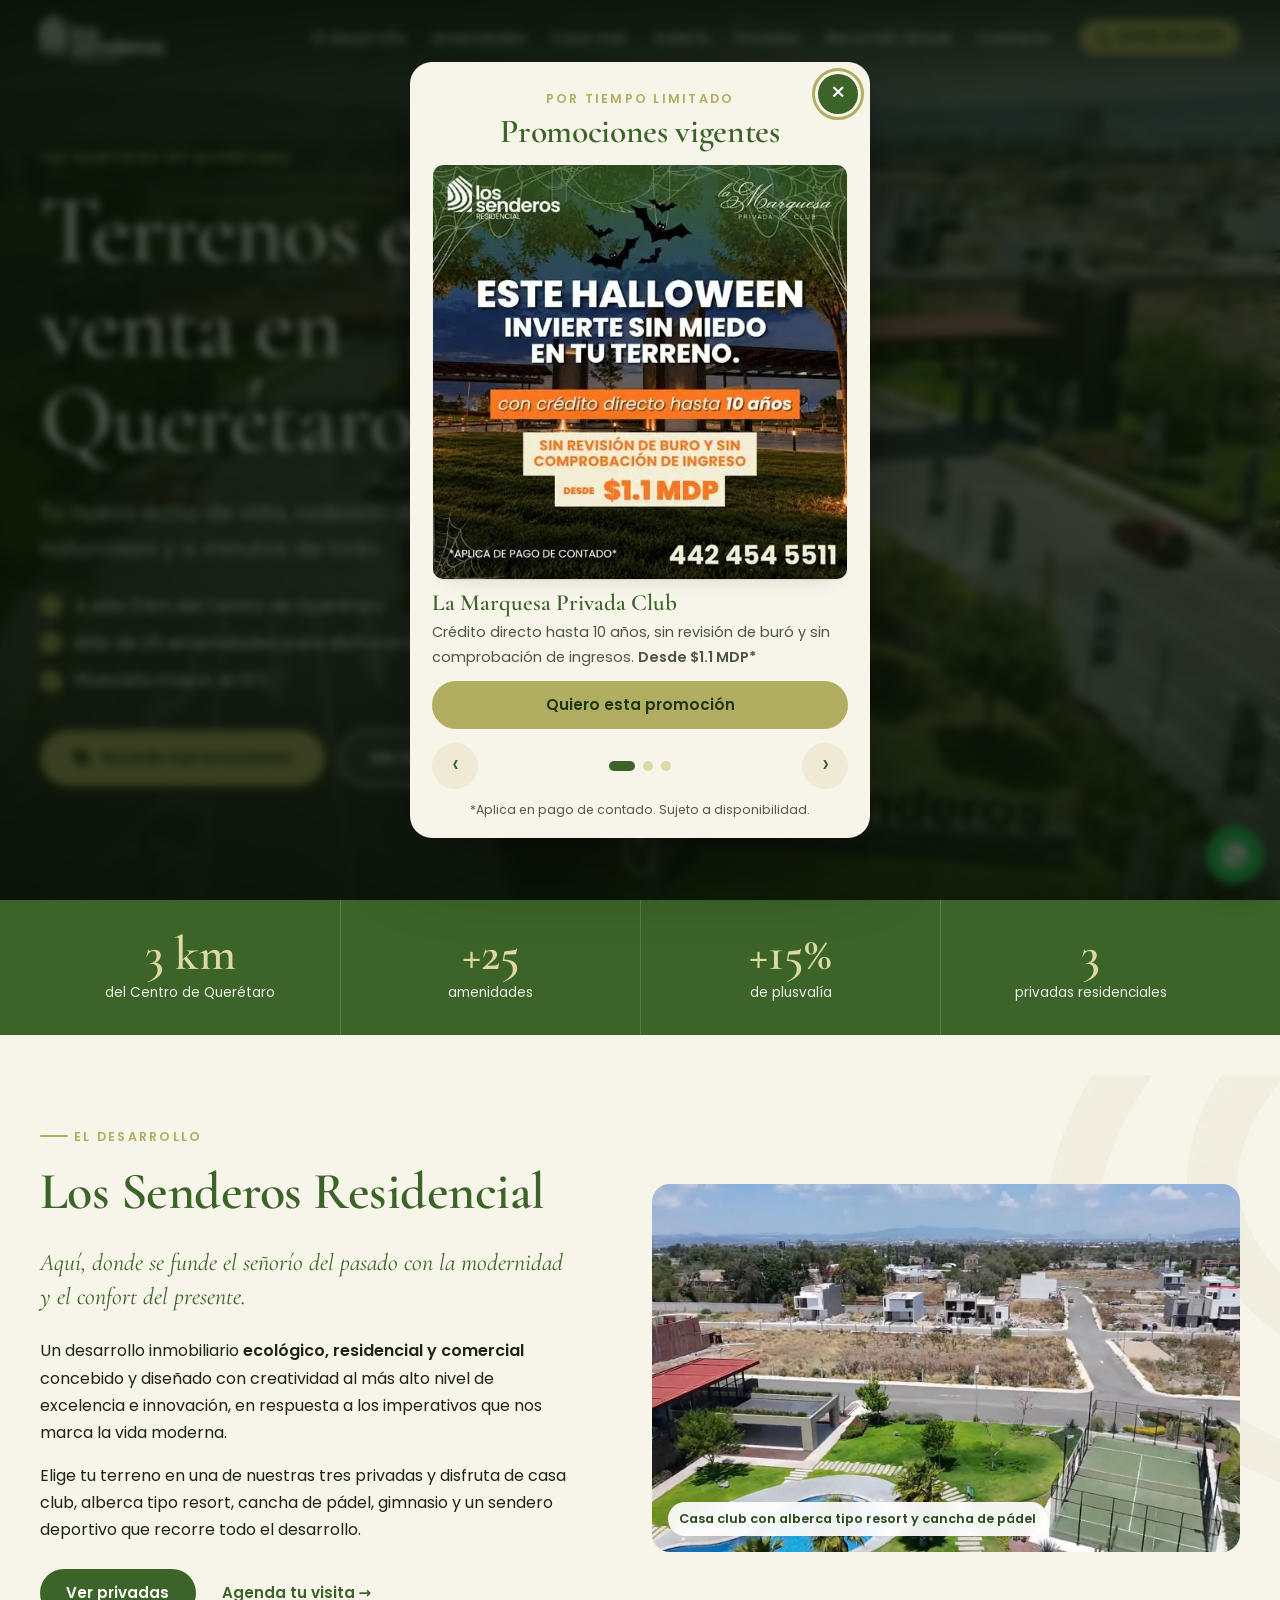
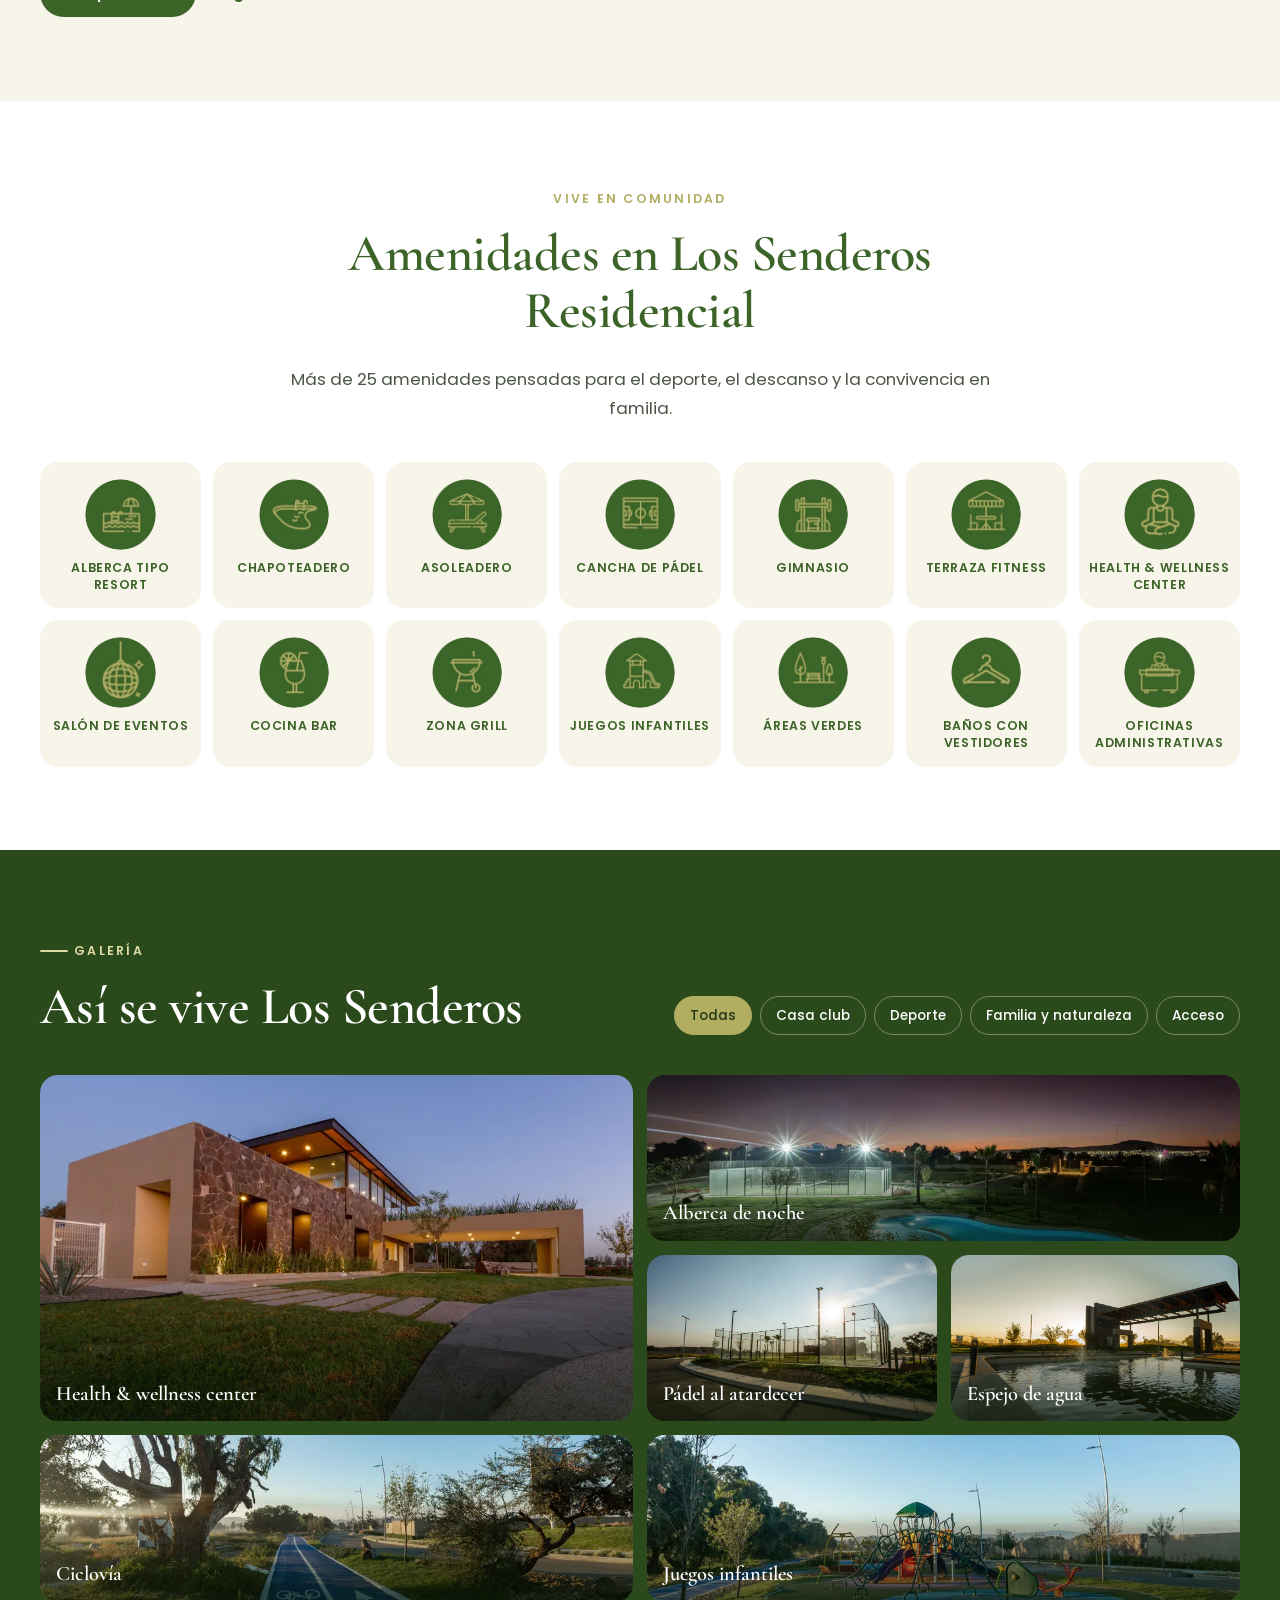
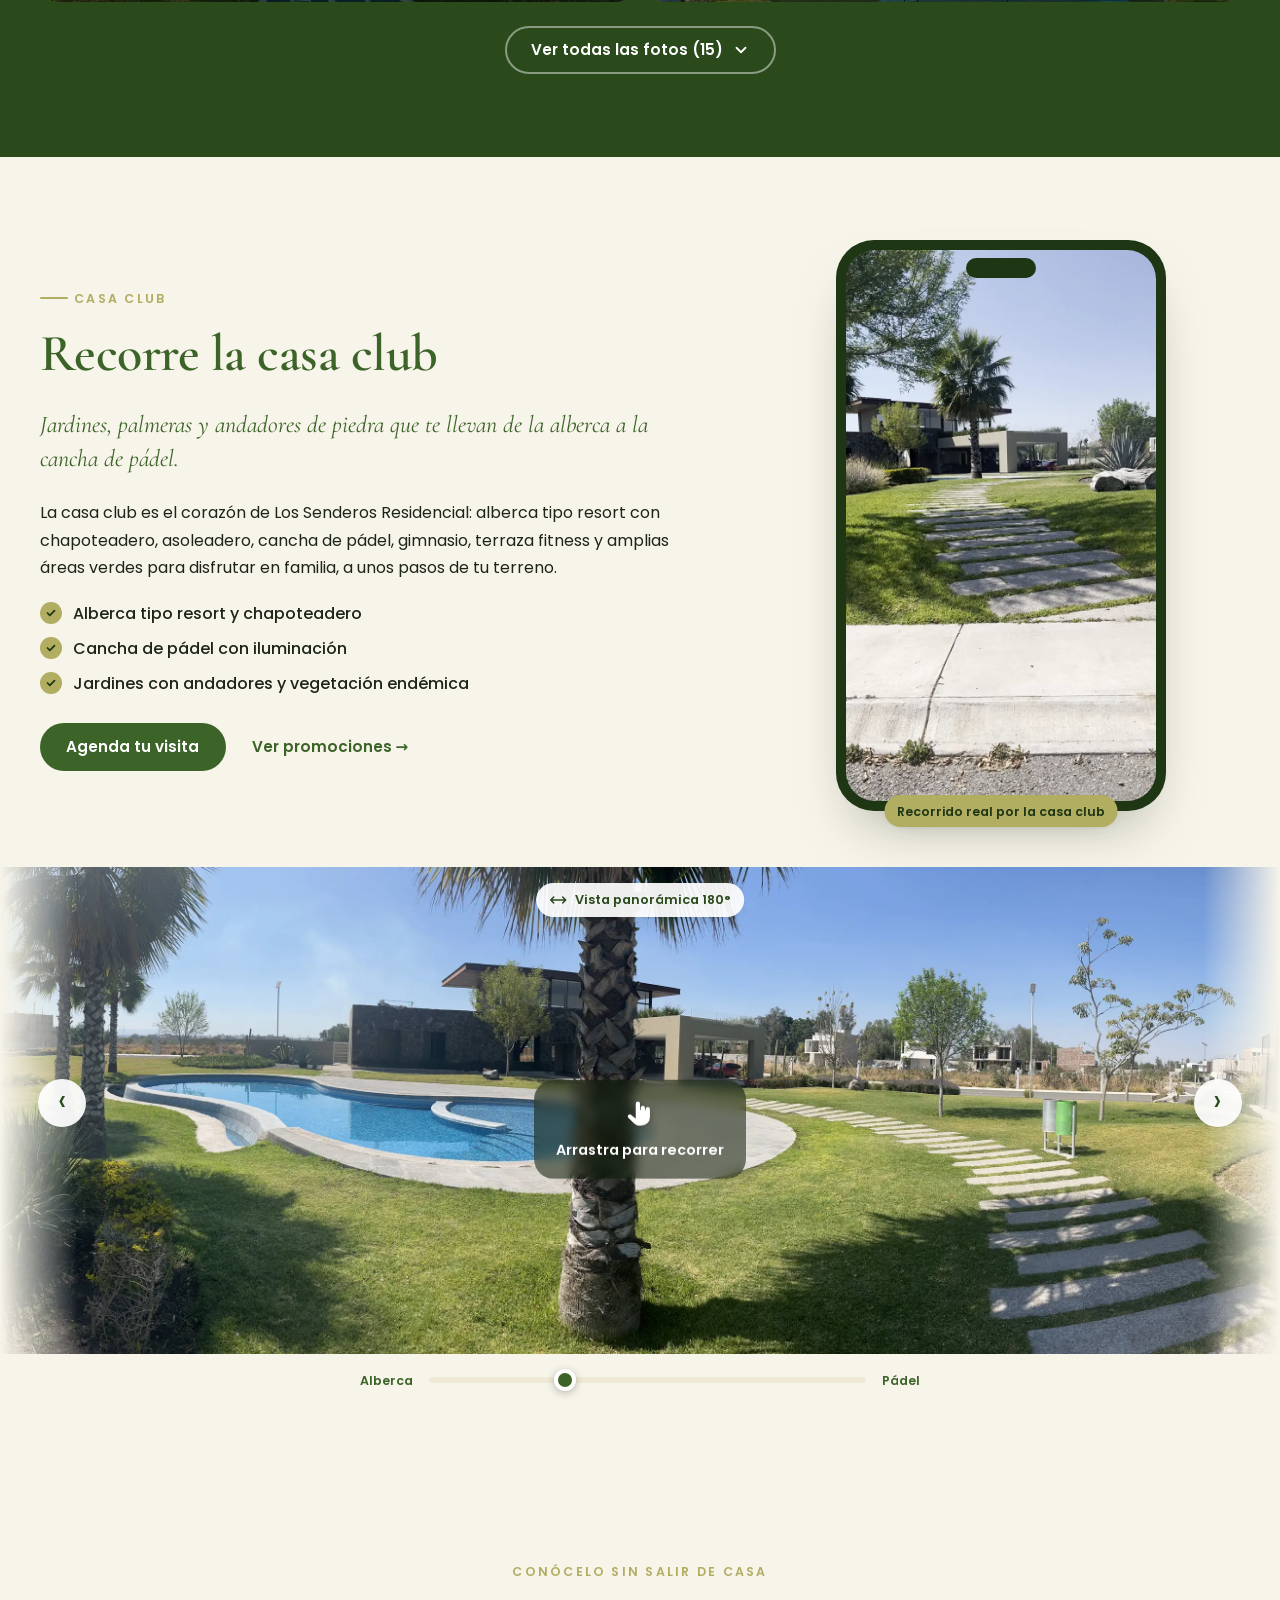
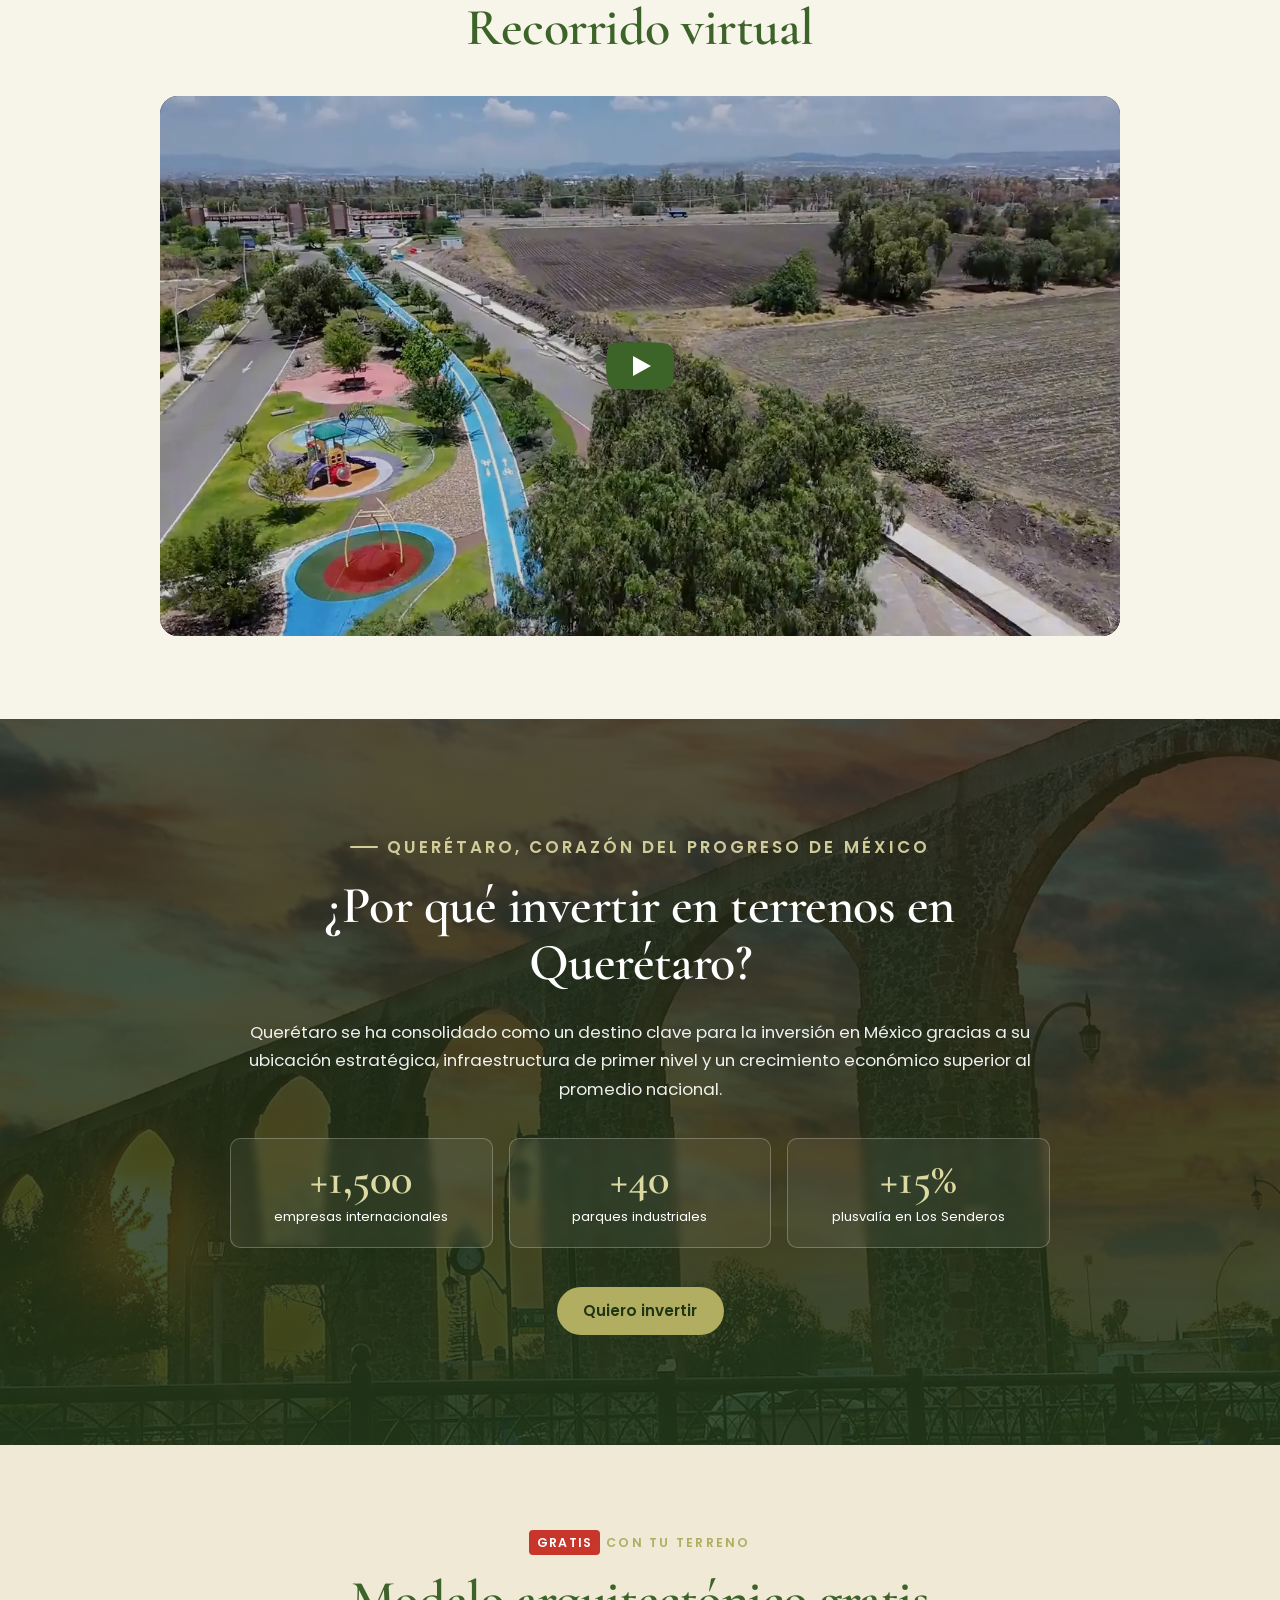
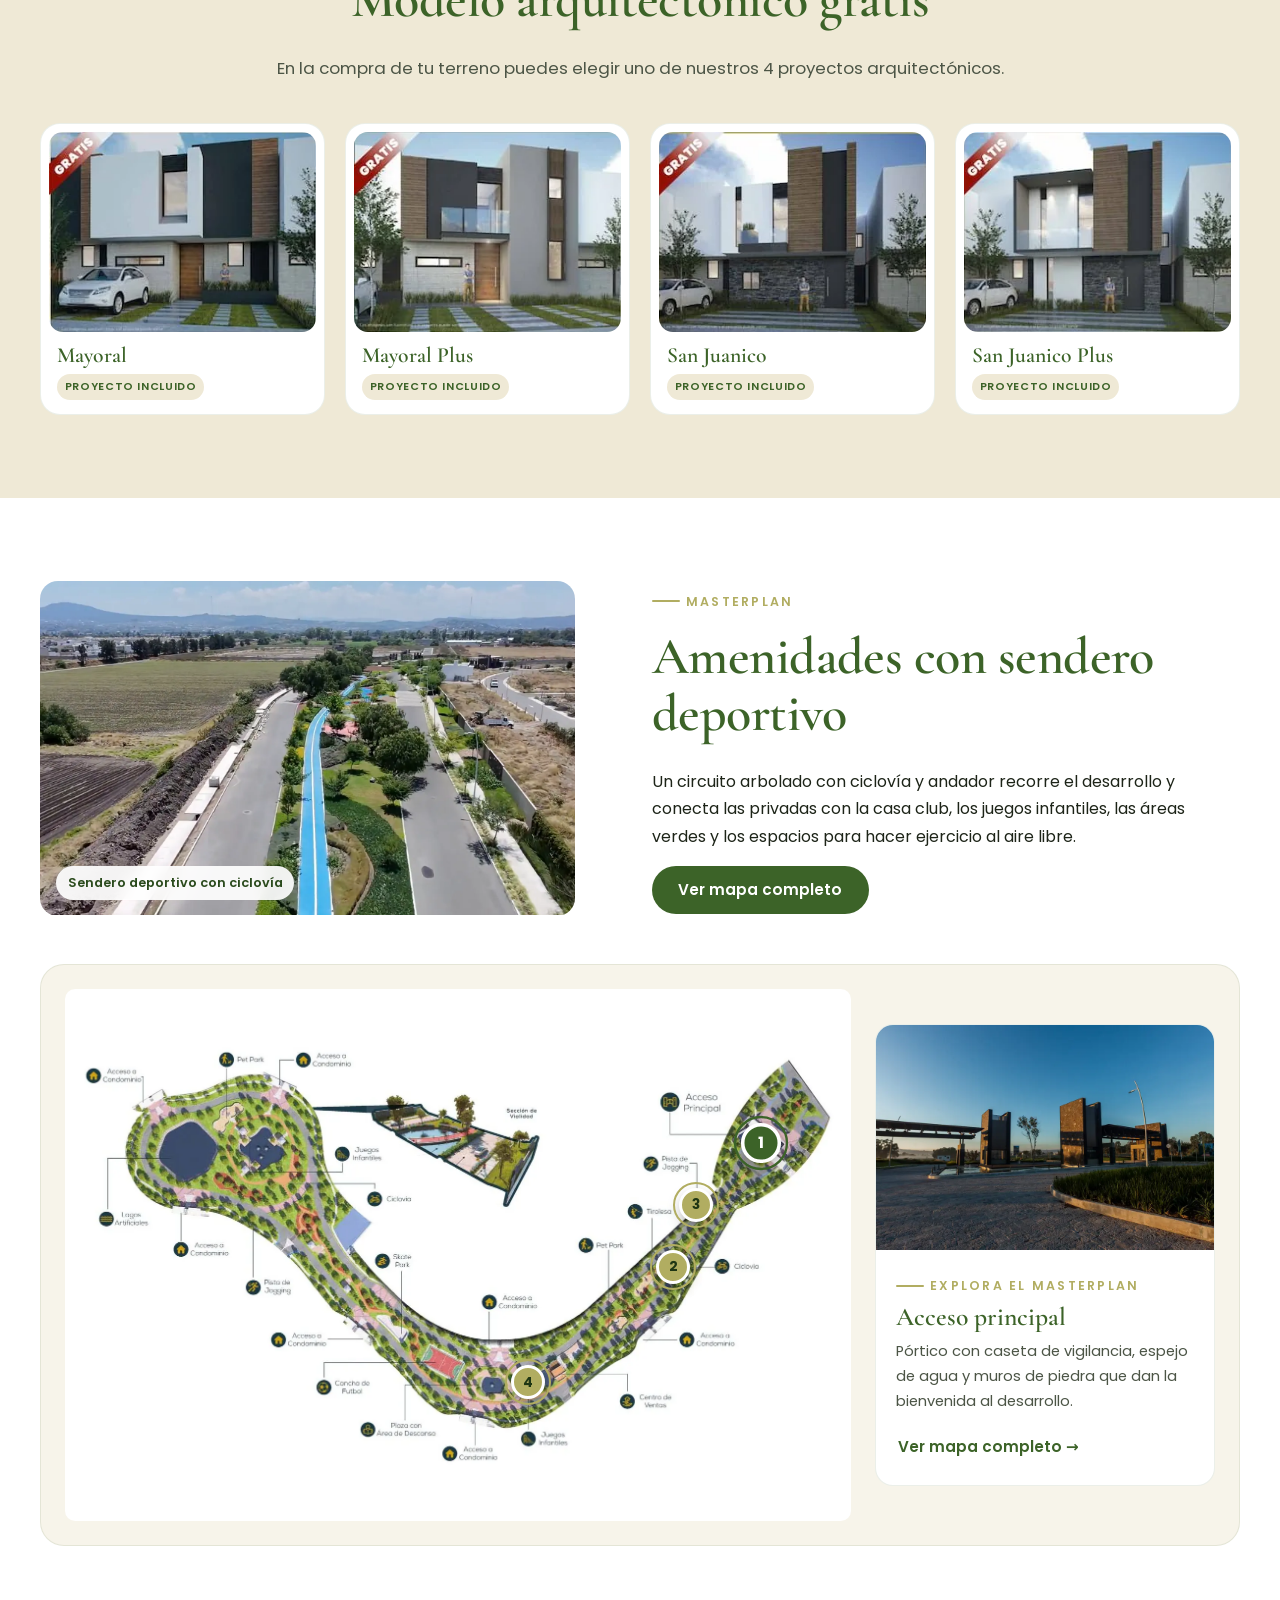
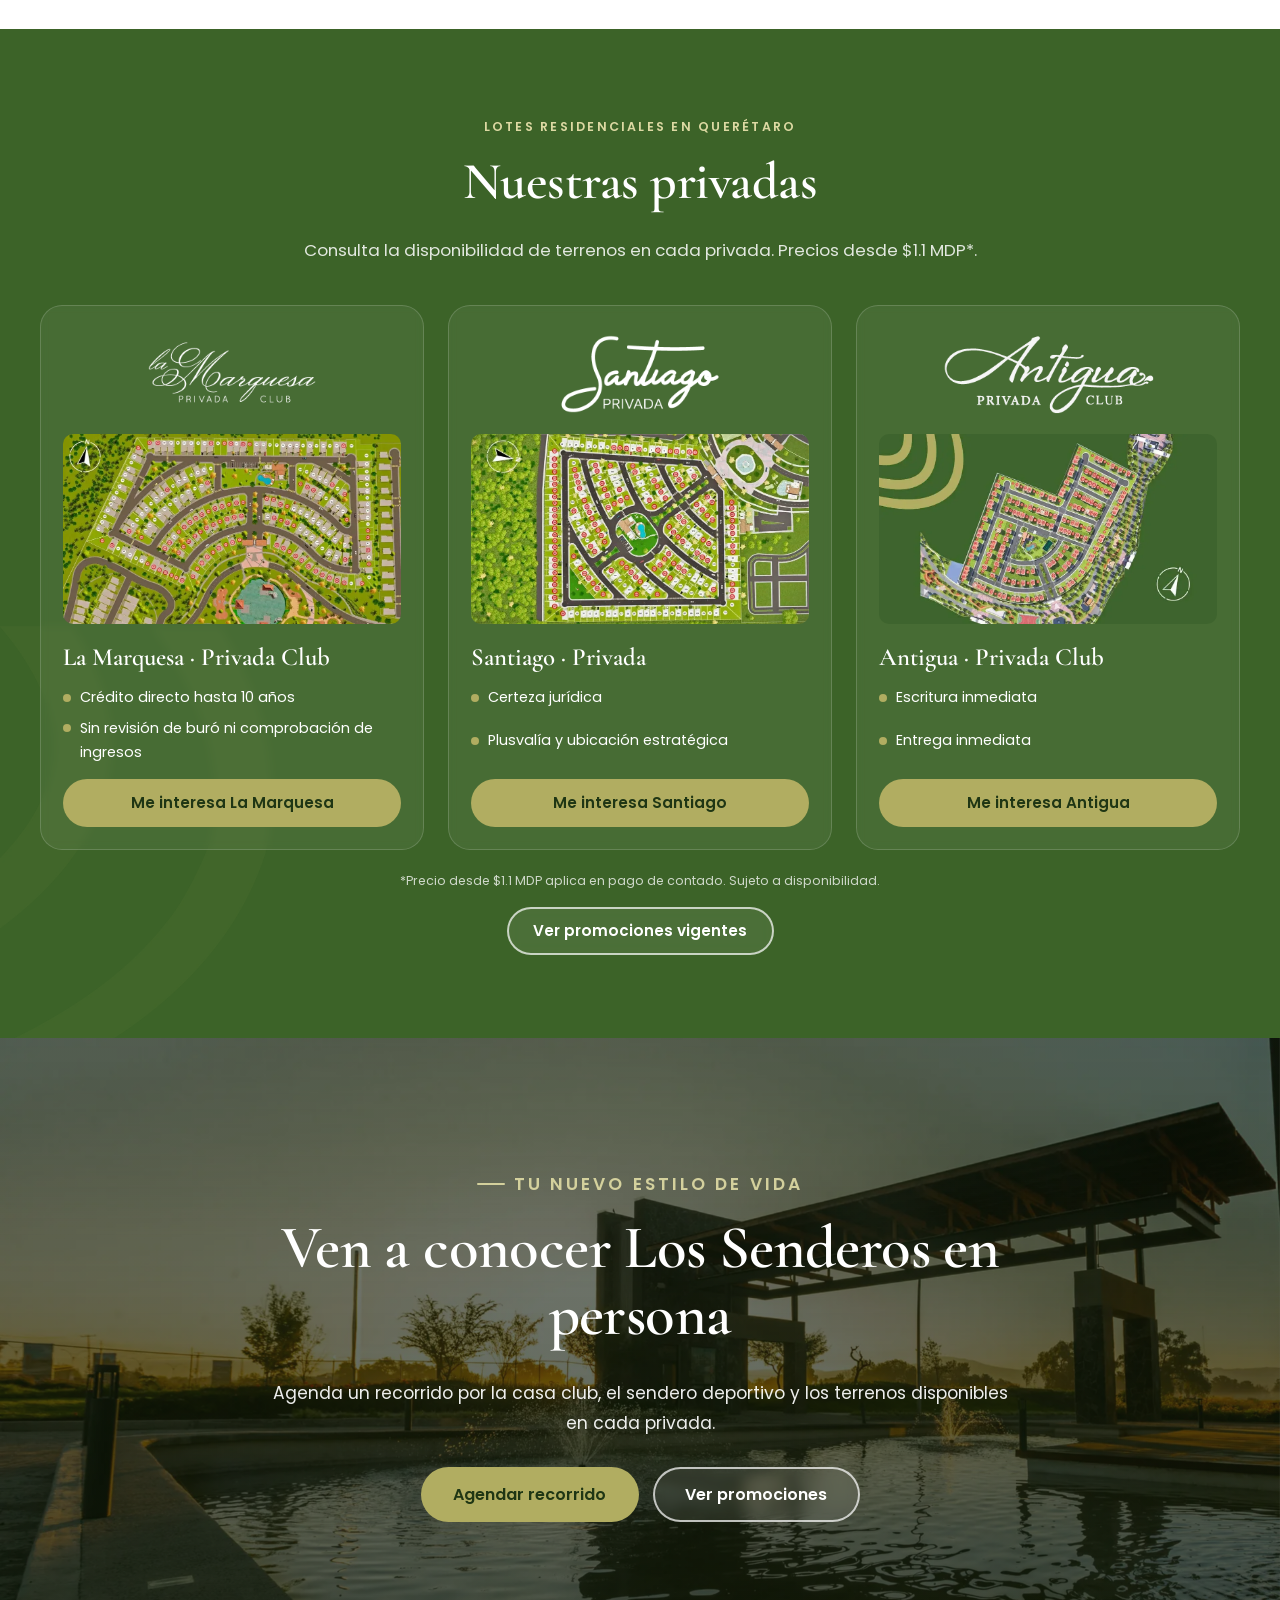
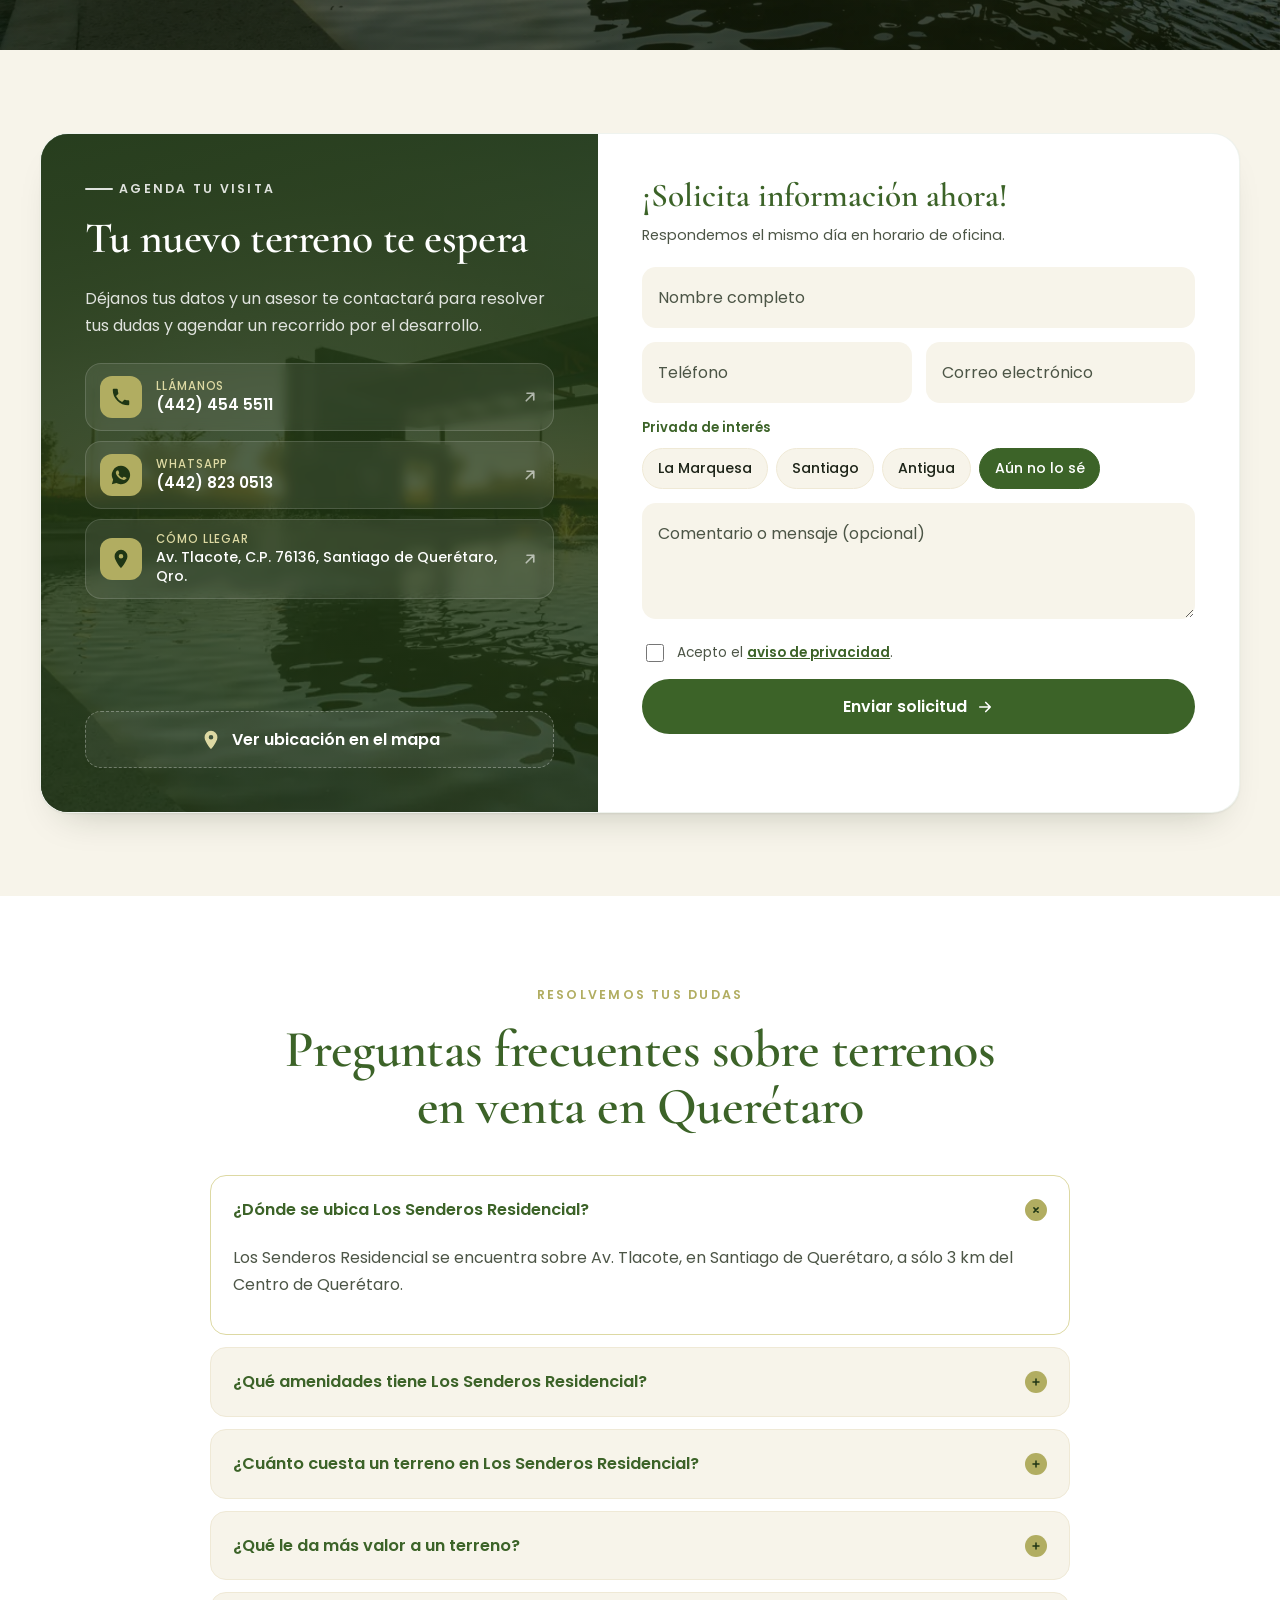
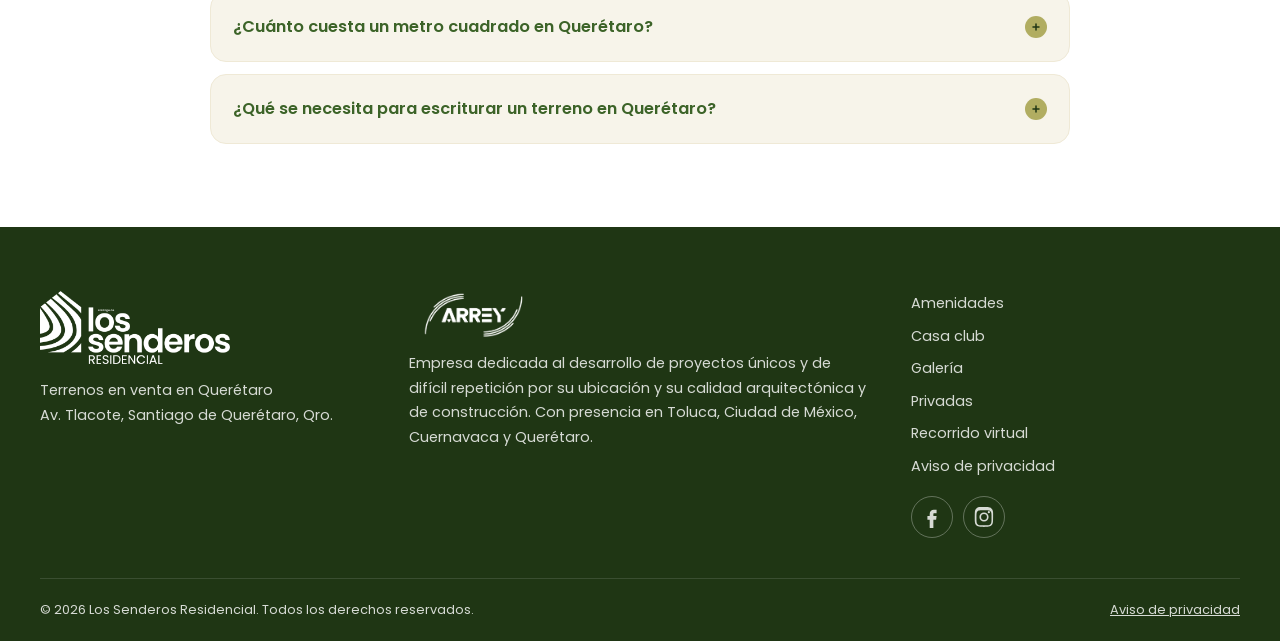
==== index.html @ c99f868f "Ajustes de diseño: legibilidad, galería compacta y contacto moderno - Portada: filtro oscuro sobre e" ====
<!doctype html>
<html lang="es-MX">
<head>
  <meta charset="utf-8">
  <meta name="viewport" content="width=device-width, initial-scale=1, viewport-fit=cover">
  <title>Terrenos en Venta en Querétaro | Los Senderos Residencial</title>
  <meta name="description" content="Terrenos residenciales en venta en Querétaro a 3 km del centro. Privadas La Marquesa, Santiago y Antigua con más de 25 amenidades, sendero deportivo y plusvalía mayor al 15%. Desde $1.1 MDP.">
  <meta name="robots" content="index, follow, max-snippet:-1, max-image-preview:large, max-video-preview:-1">
  <link rel="canonical" href="https://lossenderosresidencial.com.mx/">
  <meta name="theme-color" content="#3c6328">
  <meta name="format-detection" content="telephone=no">

  <!-- Open Graph / redes sociales -->
  <meta property="og:locale" content="es_MX">
  <meta property="og:type" content="website">
  <meta property="og:site_name" content="Los Senderos Residencial">
  <meta property="og:title" content="Terrenos en Venta en Querétaro | Los Senderos Residencial">
  <meta property="og:description" content="Lotes residenciales a 3 km del Centro de Querétaro con más de 25 amenidades y plusvalía mayor al 15%. Conoce nuestras promociones.">
  <meta property="og:url" content="https://lossenderosresidencial.com.mx/">
  <meta property="og:image" content="https://lossenderosresidencial.com.mx/assets/img/og-terrenos-en-venta-queretaro.jpg">
  <meta property="og:image:width" content="1200">
  <meta property="og:image:height" content="630">
  <meta property="og:image:alt" content="Health &amp; wellness center de Los Senderos Residencial al atardecer, terrenos en venta en Querétaro">
  <meta name="twitter:card" content="summary_large_image">
  <meta name="twitter:title" content="Terrenos en Venta en Querétaro | Los Senderos Residencial">
  <meta name="twitter:description" content="Lotes residenciales a 3 km del Centro de Querétaro con más de 25 amenidades y plusvalía mayor al 15%.">
  <meta name="twitter:image" content="https://lossenderosresidencial.com.mx/assets/img/og-terrenos-en-venta-queretaro.jpg">

  <!-- Iconos -->
  <link rel="icon" href="favicon.ico" sizes="any">
  <link rel="icon" type="image/png" sizes="32x32" href="assets/img/icon-32.png">
  <link rel="apple-touch-icon" href="assets/img/icon-180.png">
  <link rel="manifest" href="site.webmanifest">

  <!-- Rendimiento -->
  <link rel="preconnect" href="https://fonts.googleapis.com">
  <link rel="preconnect" href="https://fonts.gstatic.com" crossorigin>
  <link rel="preload" as="image" href="assets/img/portada-poster-movil.webp" media="(max-width: 767px)" fetchpriority="high">
  <link rel="preload" as="image" href="assets/img/portada-poster.webp" media="(min-width: 768px)" fetchpriority="high">
  <link rel="stylesheet" href="https://fonts.googleapis.com/css2?family=Cormorant+Garamond:ital,wght@0,500;0,600;1,500&family=Poppins:wght@400;500;600&display=swap">
  <link rel="stylesheet" href="assets/css/styles.css">

  <!-- Datos estructurados (schema.org) -->
  <script type="application/ld+json">
  {
    "@context": "https://schema.org",
    "@graph": [
      {
        "@type": "RealEstateAgent",
        "@id": "https://lossenderosresidencial.com.mx/#negocio",
        "name": "Los Senderos Residencial",
        "description": "Desarrollo inmobiliario ecológico, residencial y comercial con terrenos en venta en Querétaro, a 3 km del centro, con más de 25 amenidades.",
        "url": "https://lossenderosresidencial.com.mx/",
        "logo": "https://lossenderosresidencial.com.mx/assets/img/icon-512.png",
        "image": "https://lossenderosresidencial.com.mx/assets/img/og-terrenos-en-venta-queretaro.jpg",
        "telephone": "+52-442-454-5511",
        "priceRange": "Desde $1,100,000 MXN",
        "address": {
          "@type": "PostalAddress",
          "streetAddress": "Av. Tlacote",
          "addressLocality": "Santiago de Querétaro",
          "addressRegion": "Querétaro",
          "postalCode": "76136",
          "addressCountry": "MX"
        },
        "hasMap": "https://maps.app.goo.gl/PxpHYZD7DwcraZ3m7",
        "areaServed": { "@type": "City", "name": "Santiago de Querétaro" },
        "parentOrganization": { "@type": "Organization", "name": "Arrey" },
        "sameAs": [
          "https://www.facebook.com/lossenderosresidencial",
          "https://www.instagram.com/los_senderos_residencial/"
        ],
        "contactPoint": [{
          "@type": "ContactPoint",
          "telephone": "+52-442-823-0513",
          "contactType": "sales",
          "areaServed": "MX",
          "availableLanguage": "es"
        }]
      },
      {
        "@type": "WebSite",
        "@id": "https://lossenderosresidencial.com.mx/#sitio",
        "url": "https://lossenderosresidencial.com.mx/",
        "name": "Los Senderos Residencial",
        "inLanguage": "es-MX",
        "publisher": { "@id": "https://lossenderosresidencial.com.mx/#negocio" }
      },
      {
        "@type": "WebPage",
        "@id": "https://lossenderosresidencial.com.mx/#pagina",
        "url": "https://lossenderosresidencial.com.mx/",
        "name": "Terrenos en Venta en Querétaro | Los Senderos Residencial",
        "isPartOf": { "@id": "https://lossenderosresidencial.com.mx/#sitio" },
        "about": { "@id": "https://lossenderosresidencial.com.mx/#negocio" },
        "primaryImageOfPage": "https://lossenderosresidencial.com.mx/assets/img/og-terrenos-en-venta-queretaro.jpg",
        "inLanguage": "es-MX"
      },
      {
        "@type": "VideoObject",
        "name": "Recorrido virtual Los Senderos Residencial",
        "description": "Recorrido virtual por las privadas y amenidades de Los Senderos Residencial, terrenos en venta en Querétaro.",
        "thumbnailUrl": "https://i.ytimg.com/vi/J1iMpi3wOy8/hqdefault.jpg",
        "uploadDate": "2024-08-21T16:37:30-06:00",
        "embedUrl": "https://www.youtube.com/embed/J1iMpi3wOy8",
        "contentUrl": "https://www.youtube.com/watch?v=J1iMpi3wOy8"
      },
      {
        "@type": "FAQPage",
        "mainEntity": [
          {
            "@type": "Question",
            "name": "¿Dónde se ubica Los Senderos Residencial?",
            "acceptedAnswer": { "@type": "Answer", "text": "Los Senderos Residencial se encuentra sobre Av. Tlacote, en Santiago de Querétaro, a sólo 3 km del Centro de Querétaro." }
          },
          {
            "@type": "Question",
            "name": "¿Qué amenidades tiene Los Senderos Residencial?",
            "acceptedAnswer": { "@type": "Answer", "text": "Más de 25 amenidades: alberca tipo resort, chapoteadero, asoleadero, cancha de pádel, gimnasio, terraza fitness, health & wellness center, salón de eventos, cocina bar, zona grill, juegos infantiles, áreas verdes, baños con vestidores, oficinas administrativas y un sendero deportivo que recorre el desarrollo." }
          },
          {
            "@type": "Question",
            "name": "¿Cuánto cuesta un terreno en Los Senderos Residencial?",
            "acceptedAnswer": { "@type": "Answer", "text": "Los terrenos en las privadas La Marquesa, Santiago y Antigua están disponibles desde $1.1 MDP en pago de contado. Hay promociones vigentes y, en privadas seleccionadas, crédito directo hasta 10 años. Contáctanos para conocer la disponibilidad y el precio actual." }
          },
          {
            "@type": "Question",
            "name": "¿Qué le da más valor a un terreno?",
            "acceptedAnswer": { "@type": "Answer", "text": "El valor de un terreno depende principalmente de su ubicación, el acceso a servicios como agua, luz y caminos, y los permisos de uso de suelo. Si está en una zona con alta demanda o crecimiento, su valor aumenta. Además, un terreno bien ubicado cerca de áreas comerciales o escuelas suele ser más valioso." }
          },
          {
            "@type": "Question",
            "name": "¿Cuánto cuesta un metro cuadrado en Querétaro?",
            "acceptedAnswer": { "@type": "Answer", "text": "El costo por metro cuadrado en Querétaro varía según la ubicación, la infraestructura cercana y la demanda de la zona. En áreas céntricas o de alto crecimiento el precio tiende a ser más elevado, mientras que en zonas más alejadas puede ser más accesible. Es importante investigar el mercado local y considerar estos factores para obtener una estimación precisa." }
          },
          {
            "@type": "Question",
            "name": "¿Qué se necesita para escriturar un terreno en Querétaro?",
            "acceptedAnswer": { "@type": "Answer", "text": "Identificación oficial vigente; título de propiedad o escritura emitida por notaría pública; certificado de libertad de gravamen; certificado de no adeudo de predial; croquis o plano del terreno con medidas y colindancias; pago de impuestos y derechos correspondientes; asesoría de un notario público; y la inscripción de la escritura en el Registro Público de la Propiedad de Querétaro." }
          }
        ]
      }
    ]
  }
  </script>
</head>
<body>
  <a class="skip-link" href="#contenido">Saltar al contenido</a>

  <!-- ============ ENCABEZADO ============ -->
  <header class="site-header" data-header>
    <div class="container header-inner">
      <a class="brand" href="./" aria-label="Los Senderos Residencial, inicio">
        <img class="brand-logo brand-logo--light" src="assets/img/logo-los-senderos-blanco.webp" alt="Los Senderos Residencial" width="658" height="254">
        <img class="brand-logo brand-logo--dark" src="assets/img/logo-los-senderos-color.webp" alt="" width="658" height="254" aria-hidden="true">
      </a>

      <nav class="main-nav" id="menu" aria-label="Principal" data-nav>
        <ul>
          <li><a href="#desarrollo">El desarrollo</a></li>
          <li><a href="#amenidades">Amenidades</a></li>
          <li><a href="#casa-club">Casa club</a></li>
          <li><a href="#galeria">Galería</a></li>
          <li><a href="#privadas">Privadas</a></li>
          <li><a href="#recorrido-virtual">Recorrido virtual</a></li>
          <li><a href="#contacto">Contacto</a></li>
        </ul>
        <a class="btn btn--gold btn--sm nav-cta" href="tel:+524424545511">
          <svg aria-hidden="true" viewBox="0 0 24 24" width="16" height="16"><path fill="currentColor" d="M6.6 10.8a15.2 15.2 0 0 0 6.6 6.6l2.2-2.2c.3-.3.7-.4 1-.2 1.1.4 2.3.6 3.6.6.6 0 1 .4 1 1V20c0 .6-.4 1-1 1A17 17 0 0 1 3 4c0-.6.4-1 1-1h3.5c.6 0 1 .4 1 1 0 1.3.2 2.5.6 3.6.1.3 0 .7-.2 1z"/></svg>
          (442) 454 5511
        </a>
      </nav>

      <button class="menu-toggle" type="button" aria-controls="menu" aria-expanded="false" data-menu-toggle>
        <span class="sr-only">Abrir menú</span>
        <span class="menu-toggle-bar" aria-hidden="true"></span>
      </button>
    </div>
  </header>

  <main id="contenido">

    <!-- ============ PORTADA ============ -->
    <section class="hero" aria-labelledby="hero-title">
      <div class="hero-media" aria-hidden="true">
        <picture>
          <source media="(max-width: 767px)" srcset="assets/img/portada-poster-movil.webp">
          <img class="hero-poster" src="assets/img/portada-poster.webp" alt="" width="1600" height="900" fetchpriority="high">
        </picture>
        <video class="hero-video" muted loop playsinline preload="none" disablepictureinpicture
               data-hero-video
               data-src-sm="assets/video/portada-854.mp4"
               data-src-lg="assets/video/portada-1280.mp4"></video>
      </div>

      <div class="container hero-content">
        <p class="eyebrow eyebrow--light">Santiago de Querétaro</p>
        <h1 id="hero-title">Terrenos en venta en Querétaro</h1>
        <p class="hero-lead">Tu nuevo estilo de vida, rodeado de naturaleza y a minutos de todo.</p>

        <ul class="hero-highlights">
          <li><span class="check" aria-hidden="true"></span>A sólo 3 km del Centro de Querétaro</li>
          <li><span class="check" aria-hidden="true"></span>Más de 25 amenidades para disfrutar en familia</li>
          <li><span class="check" aria-hidden="true"></span>Plusvalía mayor al 15%</li>
        </ul>

        <div class="hero-actions">
          <button class="btn btn--gold btn--lg" type="button" data-open-promos>
            <svg aria-hidden="true" viewBox="0 0 24 24" width="20" height="20"><path fill="currentColor" d="M21.4 11.6 12.4 2.6A2 2 0 0 0 11 2H4a2 2 0 0 0-2 2v7c0 .6.2 1 .6 1.4l9 9a2 2 0 0 0 2.8 0l7-7a2 2 0 0 0 0-2.8zM6.5 8a1.5 1.5 0 1 1 0-3 1.5 1.5 0 0 1 0 3z"/></svg>
            Accede a promociones
          </button>
          <a class="btn btn--ghost btn--lg" href="https://wa.me/5214428230513?text=Hola%2C%20me%20gustar%C3%ADa%20recibir%20m%C3%A1s%20informaci%C3%B3n%20sobre%20Los%20Senderos%20Residencial%2C%20gracias" target="_blank" rel="noopener" data-track="whatsapp_hero">
            Me interesa invertir
          </a>
        </div>
      </div>

      <a class="hero-scroll" href="#desarrollo" aria-label="Ir a la siguiente sección">
        <span aria-hidden="true"></span>
      </a>
    </section>

    <!-- ============ CIFRAS ============ -->
    <section class="stats" aria-label="Los Senderos en cifras">
      <div class="container stats-grid">
        <div class="stat"><strong data-count="3" data-suffix=" km">3 km</strong><span>del Centro de Querétaro</span></div>
        <div class="stat"><strong data-count="25" data-prefix="+">+25</strong><span>amenidades</span></div>
        <div class="stat"><strong data-count="15" data-prefix="+" data-suffix="%">+15%</strong><span>de plusvalía</span></div>
        <div class="stat"><strong data-count="3">3</strong><span>privadas residenciales</span></div>
      </div>
    </section>

    <!-- ============ EL DESARROLLO ============ -->
    <section class="section intro" id="desarrollo" aria-labelledby="desarrollo-title">
      <img class="intro-ondas" src="assets/img/ondas.webp" alt="" width="600" height="666" loading="lazy" aria-hidden="true">
      <div class="container split">
        <div class="split-text reveal">
          <p class="eyebrow">El desarrollo</p>
          <h2 id="desarrollo-title">Los Senderos Residencial</h2>
          <p class="lead">Aquí, donde se funde el señorío del pasado con la modernidad y el confort del presente.</p>
          <p>Un desarrollo inmobiliario <strong>ecológico, residencial y comercial</strong> concebido y diseñado con creatividad al más alto nivel de excelencia e innovación, en respuesta a los imperativos que nos marca la vida moderna.</p>
          <p>Elige tu terreno en una de nuestras tres privadas y disfruta de casa club, alberca tipo resort, cancha de pádel, gimnasio y un sendero deportivo que recorre todo el desarrollo.</p>
          <div class="split-actions">
            <a class="btn btn--green" href="#privadas">Ver privadas</a>
            <a class="btn btn--link" href="#contacto">Agenda tu visita →</a>
          </div>
        </div>
        <figure class="split-media reveal">
          <video class="lazy-video" muted loop playsinline preload="none"
                 poster="assets/img/drone-casa-club-alberca.webp"
                 data-src="assets/video/clip-casa-club.mp4"
                 aria-label="Vista aérea de la casa club con alberca y cancha de pádel" width="960" height="540"></video>
          <figcaption>Casa club con alberca tipo resort y cancha de pádel</figcaption>
        </figure>
      </div>
    </section>

    <!-- ============ AMENIDADES ============ -->
    <section class="section amenities" id="amenidades" aria-labelledby="amenidades-title">
      <div class="container">
        <header class="section-head reveal">
          <p class="eyebrow">Vive en comunidad</p>
          <h2 id="amenidades-title">Amenidades en Los Senderos Residencial</h2>
          <p>Más de 25 amenidades pensadas para el deporte, el descanso y la convivencia en familia.</p>
        </header>

        <ul class="amenity-grid">
          <li class="amenity reveal"><img src="assets/img/icono-alberca.webp" alt="" width="144" height="144" loading="lazy"><span>Alberca tipo resort</span></li>
          <li class="amenity reveal"><img src="assets/img/icono-chapoteadero.webp" alt="" width="144" height="144" loading="lazy"><span>Chapoteadero</span></li>
          <li class="amenity reveal"><img src="assets/img/icono-asoleadero.webp" alt="" width="144" height="144" loading="lazy"><span>Asoleadero</span></li>
          <li class="amenity reveal"><img src="assets/img/icono-cancha-de-padel.webp" alt="" width="144" height="144" loading="lazy"><span>Cancha de pádel</span></li>
          <li class="amenity reveal"><img src="assets/img/icono-gimnasio.webp" alt="" width="144" height="144" loading="lazy"><span>Gimnasio</span></li>
          <li class="amenity reveal"><img src="assets/img/icono-terraza-fitness.webp" alt="" width="144" height="144" loading="lazy"><span>Terraza fitness</span></li>
          <li class="amenity reveal"><img src="assets/img/icono-health-wellness.webp" alt="" width="144" height="144" loading="lazy"><span>Health &amp; wellness center</span></li>
          <li class="amenity reveal"><img src="assets/img/icono-salon-de-eventos.webp" alt="" width="144" height="144" loading="lazy"><span>Salón de eventos</span></li>
          <li class="amenity reveal"><img src="assets/img/icono-cocina-bar.webp" alt="" width="144" height="144" loading="lazy"><span>Cocina bar</span></li>
          <li class="amenity reveal"><img src="assets/img/icono-zona-grill.webp" alt="" width="144" height="144" loading="lazy"><span>Zona grill</span></li>
          <li class="amenity reveal"><img src="assets/img/icono-juegos-infantiles.webp" alt="" width="144" height="144" loading="lazy"><span>Juegos infantiles</span></li>
          <li class="amenity reveal"><img src="assets/img/icono-areas-verdes.webp" alt="" width="144" height="144" loading="lazy"><span>Áreas verdes</span></li>
          <li class="amenity reveal"><img src="assets/img/icono-banos-vestidores.webp" alt="" width="144" height="144" loading="lazy"><span>Baños con vestidores</span></li>
          <li class="amenity reveal"><img src="assets/img/icono-oficinas.webp" alt="" width="144" height="144" loading="lazy"><span>Oficinas administrativas</span></li>
        </ul>
      </div>
    </section>

    <!-- ============ GALERÍA (mosaico con filtros) ============ -->
    <section class="section gallery-section" id="galeria" aria-labelledby="galeria-title">
      <div class="container">
        <header class="section-head section-head--row reveal">
          <div>
            <p class="eyebrow eyebrow--light">Galería</p>
            <h2 id="galeria-title">Así se vive Los Senderos</h2>
          </div>
          <div class="filters" role="group" aria-label="Filtrar galería" data-filters>
            <button type="button" class="chip" data-filter="todas" aria-pressed="true">Todas</button>
            <button type="button" class="chip" data-filter="casa-club" aria-pressed="false">Casa club</button>
            <button type="button" class="chip" data-filter="deporte" aria-pressed="false">Deporte</button>
            <button type="button" class="chip" data-filter="familia" aria-pressed="false">Familia y naturaleza</button>
            <button type="button" class="chip" data-filter="acceso" aria-pressed="false">Acceso</button>
          </div>
        </header>

        <ul class="bento" data-gallery data-limit="6" data-limit-mobile="4">
        <li class="g-item g-big" data-cat="casa-club"><button type="button" data-lightbox="assets/img/foto-health-wellness-center.webp" data-caption="Health &amp; wellness center"><img src="assets/img/foto-health-wellness-center-900.webp" srcset="assets/img/foto-health-wellness-center-900.webp 900w, assets/img/foto-health-wellness-center.webp 1920w" sizes="(max-width: 767px) 100vw, 50vw" alt="Health &amp; wellness center de Los Senderos Residencial con muros de piedra y terraza al atardecer" width="1920" height="1280" loading="lazy"><span>Health &amp; wellness center</span></button></li>
        <li class="g-item g-wide" data-cat="casa-club"><button type="button" data-lightbox="assets/img/foto-alberca-noche.webp" data-caption="Alberca de noche"><img src="assets/img/foto-alberca-noche-900.webp" srcset="assets/img/foto-alberca-noche-900.webp 900w, assets/img/foto-alberca-noche.webp 1920w" sizes="(max-width: 767px) 100vw, 50vw" alt="Alberca tipo resort iluminada de noche con la cancha de pádel al fondo" width="1920" height="1080" loading="lazy"><span>Alberca de noche</span></button></li>
        <li class="g-item" data-cat="deporte"><button type="button" data-lightbox="assets/img/foto-padel-atardecer.webp" data-caption="Pádel al atardecer"><img src="assets/img/foto-padel-atardecer-900.webp" srcset="assets/img/foto-padel-atardecer-900.webp 900w, assets/img/foto-padel-atardecer.webp 1920w" sizes="(max-width: 767px) 100vw, 50vw" alt="Cancha de pádel al atardecer en Los Senderos Residencial, Querétaro" width="1920" height="1280" loading="lazy"><span>Pádel al atardecer</span></button></li>
        <li class="g-item" data-cat="acceso"><button type="button" data-lightbox="assets/img/foto-espejo-de-agua-acceso.webp" data-caption="Espejo de agua"><img src="assets/img/foto-espejo-de-agua-acceso-900.webp" srcset="assets/img/foto-espejo-de-agua-acceso-900.webp 900w, assets/img/foto-espejo-de-agua-acceso.webp 1920w" sizes="(max-width: 767px) 100vw, 50vw" alt="Espejo de agua y pórtico del acceso principal al amanecer" width="1920" height="1280" loading="lazy"><span>Espejo de agua</span></button></li>
        <li class="g-item g-wide" data-cat="deporte"><button type="button" data-lightbox="assets/img/foto-ciclovia-sendero.webp" data-caption="Ciclovía"><img src="assets/img/foto-ciclovia-sendero-900.webp" srcset="assets/img/foto-ciclovia-sendero-900.webp 900w, assets/img/foto-ciclovia-sendero.webp 1920w" sizes="(max-width: 767px) 100vw, 50vw" alt="Ciclovía del sendero deportivo entre árboles maduros" width="1920" height="1280" loading="lazy"><span>Ciclovía</span></button></li>
        <li class="g-item g-wide" data-cat="familia"><button type="button" data-lightbox="assets/img/foto-juegos-infantiles-parque.webp" data-caption="Juegos infantiles"><img src="assets/img/foto-juegos-infantiles-parque-900.webp" srcset="assets/img/foto-juegos-infantiles-parque-900.webp 900w, assets/img/foto-juegos-infantiles-parque.webp 1920w" sizes="(max-width: 767px) 100vw, 50vw" alt="Parque con juegos infantiles junto al sendero deportivo" width="1920" height="1280" loading="lazy"><span>Juegos infantiles</span></button></li>
        <li class="g-item" data-cat="acceso"><button type="button" data-lightbox="assets/img/foto-acceso-principal.webp" data-caption="Acceso principal"><img src="assets/img/foto-acceso-principal-900.webp" srcset="assets/img/foto-acceso-principal-900.webp 900w, assets/img/foto-acceso-principal.webp 1920w" sizes="(max-width: 767px) 100vw, 50vw" alt="Acceso principal con caseta y muros de piedra de Los Senderos Residencial" width="1920" height="1280" loading="lazy"><span>Acceso principal</span></button></li>
        <li class="g-item g-wide" data-cat="deporte"><button type="button" data-lightbox="assets/img/foto-cancha-padel.webp" data-caption="Cancha de pádel"><img src="assets/img/foto-cancha-padel-900.webp" srcset="assets/img/foto-cancha-padel-900.webp 900w, assets/img/foto-cancha-padel.webp 1920w" sizes="(max-width: 767px) 100vw, 50vw" alt="Cancha de pádel profesional con pasto sintético y muros de cristal" width="1920" height="1080" loading="lazy"><span>Cancha de pádel</span></button></li>
        <li class="g-item g-wide" data-cat="casa-club"><button type="button" data-lightbox="assets/img/drone-casa-club-alberca.webp" data-caption="Casa club desde el aire"><img src="assets/img/drone-casa-club-alberca.webp" alt="Vista aérea de la casa club y alberca de Los Senderos Residencial" width="1600" height="900" loading="lazy"><span>Casa club desde el aire</span></button></li>
        <li class="g-item" data-cat="casa-club"><button type="button" data-lightbox="assets/img/amenidad-zona-grill.webp" data-caption="Zona grill"><img src="assets/img/amenidad-zona-grill.webp" alt="Zona grill con vista nocturna en Los Senderos" width="400" height="225" loading="lazy"><span>Zona grill</span></button></li>
        <li class="g-item" data-cat="casa-club"><button type="button" data-lightbox="assets/img/amenidad-cocina-bar.webp" data-caption="Cocina bar"><img src="assets/img/amenidad-cocina-bar.webp" alt="Cocina bar de la casa club" width="400" height="225" loading="lazy"><span>Cocina bar</span></button></li>
        <li class="g-item" data-cat="deporte"><button type="button" data-lightbox="assets/img/amenidad-terraza-fitness.webp" data-caption="Terraza fitness"><img src="assets/img/amenidad-terraza-fitness.webp" alt="Terraza fitness con vista a las áreas verdes" width="400" height="267" loading="lazy"><span>Terraza fitness</span></button></li>
        <li class="g-item g-wide" data-cat="familia"><button type="button" data-lightbox="assets/img/drone-glorieta.webp" data-caption="Jardines"><img src="assets/img/drone-glorieta.webp" alt="Vista aérea de la glorieta y jardines del desarrollo" width="1600" height="900" loading="lazy"><span>Jardines</span></button></li>
        <li class="g-item" data-cat="familia"><button type="button" data-lightbox="assets/img/amenidad-areas-verdes.webp" data-caption="Áreas verdes"><img src="assets/img/amenidad-areas-verdes.webp" alt="Áreas verdes con árboles en Los Senderos Residencial" width="400" height="267" loading="lazy"><span>Áreas verdes</span></button></li>
        <li class="g-item" data-cat="deporte"><button type="button" data-lightbox="assets/img/drone-sendero-deportivo.webp" data-caption="Sendero deportivo"><img src="assets/img/drone-sendero-deportivo.webp" alt="Sendero deportivo y ciclovía que recorre Los Senderos Residencial" width="1600" height="900" loading="lazy"><span>Sendero deportivo</span></button></li>
        </ul>
        <div class="gallery-more">
          <button type="button" class="btn btn--outline-light" data-gallery-more aria-expanded="false">
            <span data-more-label>Ver todas las fotos</span>
            <svg aria-hidden="true" viewBox="0 0 24 24" width="18" height="18"><path fill="none" stroke="currentColor" stroke-width="2.4" stroke-linecap="round" stroke-linejoin="round" d="m6 9 6 6 6-6"/></svg>
          </button>
        </div>
      </div>
    </section>

    <!-- ============ CASA CLUB (video vertical + panorámica) ============ -->
    <section class="section clubhouse" id="casa-club" aria-labelledby="casa-club-title">
      <div class="container split">
        <div class="split-text reveal">
          <p class="eyebrow">Casa club</p>
          <h2 id="casa-club-title">Recorre la casa club</h2>
          <p class="lead">Jardines, palmeras y andadores de piedra que te llevan de la alberca a la cancha de pádel.</p>
          <p>La casa club es el corazón de Los Senderos Residencial: alberca tipo resort con chapoteadero, asoleadero, cancha de pádel, gimnasio, terraza fitness y amplias áreas verdes para disfrutar en familia, a unos pasos de tu terreno.</p>
          <ul class="club-list">
            <li>Alberca tipo resort y chapoteadero</li>
            <li>Cancha de pádel con iluminación</li>
            <li>Jardines con andadores y vegetación endémica</li>
          </ul>
          <div class="split-actions">
            <a class="btn btn--green" href="#contacto">Agenda tu visita</a>
            <button class="btn btn--link" type="button" data-open-promos>Ver promociones →</button>
          </div>
        </div>
        <figure class="phone-frame reveal">
          <video class="lazy-video" muted loop playsinline preload="none"
                 poster="assets/img/recorrido-casa-club-poster.webp"
                 data-src="assets/video/recorrido-casa-club.mp4"
                 aria-label="Recorrido a pie por los jardines de la casa club hasta la cancha de pádel" width="540" height="960"></video>
          <figcaption>Recorrido real por la casa club</figcaption>
        </figure>
      </div>

      <figure class="pano reveal" data-pano>
        <div class="pano-viewport" tabindex="0" role="region" aria-label="Fotografía panorámica de la casa club. Desliza para recorrerla.">
          <picture>
            <source media="(max-width: 767px)" srcset="assets/img/panoramica-casa-club-movil.webp">
            <img src="assets/img/panoramica-casa-club.webp" alt="Panorámica de la casa club de Los Senderos Residencial: alberca tipo resort, casa club, jardines y cancha de pádel en Querétaro" width="4582" height="1000" loading="lazy" draggable="false">
          </picture>
        </div>
        <div class="pano-badge" aria-hidden="true">
          <svg viewBox="0 0 24 24" width="18" height="18"><path fill="none" stroke="currentColor" stroke-width="2" stroke-linecap="round" stroke-linejoin="round" d="M2 12h20M6 8l-4 4 4 4M18 8l4 4-4 4"/></svg>
          Vista panorámica 180°
        </div>
        <div class="pano-hand" aria-hidden="true">
          <svg viewBox="0 0 24 24" width="34" height="34"><path fill="#fff" d="M9 11V5.5a1.5 1.5 0 0 1 3 0V10h.5V8.5a1.5 1.5 0 0 1 3 0V10h.5v-.5a1.5 1.5 0 0 1 3 0V15a6 6 0 0 1-6 6h-1.2a6 6 0 0 1-4.6-2.2L3.6 15.4a1.5 1.5 0 0 1 2.3-1.9L9 16z"/></svg>
          <span>Arrastra para recorrer</span>
        </div>
        <button class="pano-arrow pano-arrow--prev" type="button" data-pano-prev aria-label="Recorrer panorámica a la izquierda">‹</button>
        <button class="pano-arrow pano-arrow--next" type="button" data-pano-next aria-label="Recorrer panorámica a la derecha">›</button>
        <figcaption class="pano-controls">
          <span class="pano-label">Alberca</span>
          <input class="pano-range" type="range" min="0" max="1000" value="300" step="1" data-pano-range aria-label="Posición de la vista panorámica">
          <span class="pano-label">Pádel</span>
        </figcaption>
      </figure>
    </section>

    <!-- ============ RECORRIDO VIRTUAL ============ -->
    <section class="section tour" id="recorrido-virtual" aria-labelledby="recorrido-title">
      <div class="container">
        <header class="section-head reveal">
          <p class="eyebrow">Conócelo sin salir de casa</p>
          <h2 id="recorrido-title">Recorrido virtual</h2>
        </header>
        <div class="yt reveal" data-youtube="J1iMpi3wOy8">
          <img src="assets/img/drone-areas-verdes.webp" alt="Recorrido virtual por Los Senderos Residencial" width="1600" height="900" loading="lazy">
          <button type="button" class="yt-play" aria-label="Reproducir el recorrido virtual">
            <svg viewBox="0 0 68 48" width="68" height="48" aria-hidden="true"><path fill="#3c6328" d="M66.5 7.7a8.5 8.5 0 0 0-6-6C55.2.3 34 .3 34 .3S12.8.3 7.5 1.7a8.5 8.5 0 0 0-6 6C.1 13 .1 24 .1 24s0 11 1.4 16.3a8.5 8.5 0 0 0 6 6C12.8 47.7 34 47.7 34 47.7s21.2 0 26.5-1.4a8.5 8.5 0 0 0 6-6C67.9 35 67.9 24 67.9 24s0-11-1.4-16.3z"/><path fill="#fff" d="m45 24-18-10v20z"/></svg>
          </button>
        </div>
      </div>
    </section>

    <!-- ============ POR QUÉ INVERTIR ============ -->
    <section class="invest" aria-labelledby="invertir-title">
      <img class="invest-bg" src="assets/img/acueducto-queretaro-atardecer.webp" alt="" width="1200" height="820" loading="lazy" aria-hidden="true">
      <div class="container invest-inner reveal">
        <p class="eyebrow eyebrow--light">Querétaro, corazón del progreso de México</p>
        <h2 id="invertir-title">¿Por qué invertir en terrenos en Querétaro?</h2>
        <p>Querétaro se ha consolidado como un destino clave para la inversión en México gracias a su ubicación estratégica, infraestructura de primer nivel y un crecimiento económico superior al promedio nacional.</p>
        <ul class="invest-facts">
          <li><strong data-count="1500" data-prefix="+">+1,500</strong><span>empresas internacionales</span></li>
          <li><strong data-count="40" data-prefix="+">+40</strong><span>parques industriales</span></li>
          <li><strong data-count="15" data-prefix="+" data-suffix="%">+15%</strong><span>plusvalía en Los Senderos</span></li>
        </ul>
        <a class="btn btn--gold" href="https://wa.me/5214428230513?text=Hola%2C%20quiero%20invertir%20en%20un%20terreno%20en%20Los%20Senderos%20Residencial" target="_blank" rel="noopener" data-track="whatsapp_invertir">Quiero invertir</a>
      </div>
    </section>

    <!-- ============ MODELOS ARQUITECTÓNICOS ============ -->
    <section class="section models" aria-labelledby="modelos-title">
      <div class="container">
        <header class="section-head reveal">
          <p class="eyebrow"><span class="tag">Gratis</span> con tu terreno</p>
          <h2 id="modelos-title">Modelo arquitectónico gratis</h2>
          <p>En la compra de tu terreno puedes elegir uno de nuestros 4 proyectos arquitectónicos.</p>
        </header>
        <ul class="model-grid">
          <li class="model reveal"><figure><img src="assets/img/modelo-mayoral.webp" alt="Proyecto arquitectónico Mayoral, casa de dos niveles" width="300" height="227" loading="lazy"></figure><div class="model-body"><h3>Mayoral</h3><span class="model-tag">Proyecto incluido</span></div></li>
          <li class="model reveal"><figure><img src="assets/img/modelo-mayoral-plus.webp" alt="Proyecto arquitectónico Mayoral Plus con balcón" width="300" height="226" loading="lazy"></figure><div class="model-body"><h3>Mayoral Plus</h3><span class="model-tag">Proyecto incluido</span></div></li>
          <li class="model reveal"><figure><img src="assets/img/modelo-san-juanico.webp" alt="Proyecto arquitectónico San Juanico, fachada de piedra y madera" width="300" height="223" loading="lazy"></figure><div class="model-body"><h3>San Juanico</h3><span class="model-tag">Proyecto incluido</span></div></li>
          <li class="model reveal"><figure><img src="assets/img/modelo-san-juanico-plus.webp" alt="Proyecto arquitectónico San Juanico Plus con ventanal" width="300" height="221" loading="lazy"></figure><div class="model-body"><h3>San Juanico Plus</h3><span class="model-tag">Proyecto incluido</span></div></li>
        </ul>
      </div>
    </section>

    <!-- ============ SENDERO DEPORTIVO / MAPA ============ -->
    <section class="section trail" aria-labelledby="sendero-title">
      <div class="container split split--reverse">
        <div class="split-text reveal">
          <p class="eyebrow">Masterplan</p>
          <h2 id="sendero-title">Amenidades con sendero deportivo</h2>
          <p>Un circuito arbolado con ciclovía y andador recorre el desarrollo y conecta las privadas con la casa club, los juegos infantiles, las áreas verdes y los espacios para hacer ejercicio al aire libre.</p>
          <a class="btn btn--green" href="assets/img/mapa-amenidades-sendero-deportivo.webp" data-lightbox="assets/img/mapa-amenidades-sendero-deportivo.webp">Ver mapa completo</a>
        </div>
        <figure class="split-media reveal">
          <video class="lazy-video" muted loop playsinline preload="none"
                 poster="assets/img/drone-sendero-deportivo.webp"
                 data-src="assets/video/clip-sendero.mp4"
                 aria-label="Vista aérea del sendero deportivo y ciclovía" width="960" height="540"></video>
          <figcaption>Sendero deportivo con ciclovía</figcaption>
        </figure>
      </div>
      <div class="container">
        <div class="masterplan reveal" data-masterplan>
          <div class="masterplan-map">
            <img src="assets/img/mapa-amenidades-sendero-deportivo.webp" alt="Mapa de amenidades y sendero deportivo de Los Senderos Residencial" width="1600" height="1083" loading="lazy">
          <button type="button" class="pin" style="--x:88.6%;--y:29.0%" data-pin data-title="Acceso principal" data-text="Pórtico con caseta de vigilancia, espejo de agua y muros de piedra que dan la bienvenida al desarrollo." data-img="assets/img/foto-acceso-principal-900.webp" data-alt="Acceso principal de Los Senderos Residencial" aria-label="Ver Acceso principal" aria-expanded="false"><span>1</span></button>
          <button type="button" class="pin" style="--x:77.4%;--y:52.3%" data-pin data-title="Ciclovía" data-text="Ciclovía de doble sentido que recorre todo el sendero entre árboles maduros y jardines." data-img="assets/img/foto-ciclovia-sendero-900.webp" data-alt="Ciclovía del sendero deportivo" aria-label="Ver Ciclovía" aria-expanded="false"><span>2</span></button>
          <button type="button" class="pin" style="--x:80.3%;--y:40.6%" data-pin data-title="Pista de jogging" data-text="Andador para correr o caminar a lo largo del sendero deportivo, conectado con todas las privadas." data-img="assets/img/drone-sendero-deportivo.webp" data-alt="Sendero deportivo visto desde el aire" aria-label="Ver Pista de jogging" aria-expanded="false"><span>3</span></button>
          <button type="button" class="pin" style="--x:58.9%;--y:74.0%" data-pin data-title="Juegos infantiles" data-text="Parques con juegos para niños, pisos de seguridad y áreas de sombra a lo largo del sendero." data-img="assets/img/foto-juegos-infantiles-parque-900.webp" data-alt="Juegos infantiles del sendero deportivo" aria-label="Ver Juegos infantiles" aria-expanded="false"><span>4</span></button>
          </div>
          <aside class="pin-card" data-pin-card aria-live="polite">
            <img src="assets/img/foto-acceso-principal-900.webp" alt="Acceso principal de Los Senderos Residencial" width="900" height="600" loading="lazy" data-pin-img>
            <div class="pin-card-body">
              <p class="eyebrow">Explora el masterplan</p>
              <h3 data-pin-title>Toca los puntos del mapa</h3>
              <p data-pin-text>Descubre el acceso principal, la ciclovía, la pista de jogging y los juegos infantiles del sendero deportivo.</p>
              <button type="button" class="btn btn--link" data-lightbox="assets/img/mapa-amenidades-sendero-deportivo.webp" data-caption="Mapa de amenidades y sendero deportivo">Ver mapa completo →</button>
            </div>
          </aside>
        </div>
      </div>
    </section>

    <!-- ============ PRIVADAS ============ -->
    <section class="section privadas" id="privadas" aria-labelledby="privadas-title">
      <img class="privadas-ondas" src="assets/img/ondas.webp" alt="" width="600" height="666" loading="lazy" aria-hidden="true">
      <div class="container">
        <header class="section-head reveal">
          <p class="eyebrow eyebrow--light">Lotes residenciales en Querétaro</p>
          <h2 id="privadas-title">Nuestras privadas</h2>
          <p>Consulta la disponibilidad de terrenos en cada privada. Precios desde $1.1 MDP*.</p>
        </header>

        <div class="privada-grid">
          <article class="privada reveal">
            <div class="privada-logo"><img src="assets/img/logo-la-marquesa.webp" alt="La Marquesa Privada Club" width="450" height="224" loading="lazy"></div>
            <button class="privada-map" type="button" data-lightbox="assets/img/disponibilidad-marquesa.webp" data-caption="Disponibilidad · La Marquesa Privada Club" aria-label="Ampliar plano de disponibilidad de La Marquesa">
              <img src="assets/img/disponibilidad-marquesa.webp" alt="Plano de disponibilidad de terrenos en La Marquesa Privada Club" width="1000" height="563" loading="lazy">
            </button>
            <h3>La Marquesa · Privada Club</h3>
            <ul class="privada-perks">
              <li>Crédito directo hasta 10 años</li>
              <li>Sin revisión de buró ni comprobación de ingresos</li>
            </ul>
            <a class="btn btn--gold btn--block" href="https://wa.me/5214428230513?text=Hola%2C%20me%20interesa%20un%20terreno%20en%20La%20Marquesa%20Privada%20Club" target="_blank" rel="noopener" data-track="whatsapp_marquesa">Me interesa La Marquesa</a>
          </article>

          <article class="privada reveal">
            <div class="privada-logo"><img src="assets/img/logo-santiago.webp" alt="Santiago Privada" width="450" height="224" loading="lazy"></div>
            <button class="privada-map" type="button" data-lightbox="assets/img/disponibilidad-santiago.webp" data-caption="Disponibilidad · Santiago Privada" aria-label="Ampliar plano de disponibilidad de Santiago">
              <img src="assets/img/disponibilidad-santiago.webp" alt="Plano de disponibilidad de terrenos en Santiago Privada" width="1000" height="563" loading="lazy">
            </button>
            <h3>Santiago · Privada</h3>
            <ul class="privada-perks">
              <li>Certeza jurídica</li>
              <li>Plusvalía y ubicación estratégica</li>
            </ul>
            <a class="btn btn--gold btn--block" href="https://wa.me/5214428230513?text=Hola%2C%20me%20interesa%20un%20terreno%20en%20Santiago%20Privada" target="_blank" rel="noopener" data-track="whatsapp_santiago">Me interesa Santiago</a>
          </article>

          <article class="privada reveal">
            <div class="privada-logo"><img src="assets/img/logo-antigua.webp" alt="Antigua Privada Club" width="300" height="118" loading="lazy"></div>
            <button class="privada-map" type="button" data-lightbox="assets/img/disponibilidad-antigua.webp" data-caption="Disponibilidad · Antigua Privada Club" aria-label="Ampliar plano de disponibilidad de Antigua">
              <img src="assets/img/disponibilidad-antigua.webp" alt="Plano de disponibilidad de terrenos en Antigua Privada Club" width="1000" height="563" loading="lazy">
            </button>
            <h3>Antigua · Privada Club</h3>
            <ul class="privada-perks">
              <li>Escritura inmediata</li>
              <li>Entrega inmediata</li>
            </ul>
            <a class="btn btn--gold btn--block" href="https://wa.me/5214428230513?text=Hola%2C%20me%20interesa%20un%20terreno%20en%20Antigua%20Privada%20Club" target="_blank" rel="noopener" data-track="whatsapp_antigua">Me interesa Antigua</a>
          </article>
        </div>
        <p class="fine-print">*Precio desde $1.1 MDP aplica en pago de contado. Sujeto a disponibilidad.</p>
        <div class="center">
          <button class="btn btn--ghost" type="button" data-open-promos>Ver promociones vigentes</button>
        </div>
      </div>
    </section>

    <!-- ============ BANDA CTA CON PARALLAX ============ -->
    <section class="cta-band" aria-labelledby="cta-band-title">
      <div class="cta-band-media" aria-hidden="true">
        <img src="assets/img/foto-espejo-de-agua-acceso-900.webp" srcset="assets/img/foto-espejo-de-agua-acceso-900.webp 900w, assets/img/foto-espejo-de-agua-acceso.webp 1920w" sizes="100vw" alt="" width="1920" height="1280" loading="lazy" data-parallax>
      </div>
      <div class="container cta-band-inner reveal">
        <p class="eyebrow eyebrow--light">Tu nuevo estilo de vida</p>
        <h2 id="cta-band-title">Ven a conocer Los Senderos en persona</h2>
        <p>Agenda un recorrido por la casa club, el sendero deportivo y los terrenos disponibles en cada privada.</p>
        <div class="hero-actions">
          <a class="btn btn--gold btn--lg" href="#contacto">Agendar recorrido</a>
          <button class="btn btn--ghost btn--lg" type="button" data-open-promos>Ver promociones</button>
        </div>
      </div>
    </section>

    <!-- ============ CONTACTO ============ -->
    <section class="section contact" id="contacto" aria-labelledby="contacto-title">
      <div class="container">
        <div class="contact-shell reveal">
          <aside class="contact-aside">
            <img class="contact-aside-bg" src="assets/img/foto-espejo-de-agua-acceso-900.webp" alt="" width="900" height="600" loading="lazy" aria-hidden="true">
            <div class="contact-aside-inner">
              <p class="eyebrow eyebrow--light">Agenda tu visita</p>
              <h2 id="contacto-title">Tu nuevo terreno te espera</h2>
              <p>Déjanos tus datos y un asesor te contactará para resolver tus dudas y agendar un recorrido por el desarrollo.</p>

              <ul class="contact-tiles">
                <li><a class="tile" href="tel:+524424545511">
                  <span class="tile-icon"><svg aria-hidden="true" viewBox="0 0 24 24" width="22" height="22"><path fill="currentColor" d="M6.6 10.8a15.2 15.2 0 0 0 6.6 6.6l2.2-2.2c.3-.3.7-.4 1-.2 1.1.4 2.3.6 3.6.6.6 0 1 .4 1 1V20c0 .6-.4 1-1 1A17 17 0 0 1 3 4c0-.6.4-1 1-1h3.5c.6 0 1 .4 1 1 0 1.3.2 2.5.6 3.6.1.3 0 .7-.2 1z"/></svg></span>
                  <span class="tile-text"><small>Llámanos</small>(442) 454 5511</span><svg class="tile-arrow" aria-hidden="true" viewBox="0 0 24 24" width="18" height="18"><path fill="none" stroke="currentColor" stroke-width="2.2" stroke-linecap="round" stroke-linejoin="round" d="M7 17 17 7M8 7h9v9"/></svg>
                </a></li>
                <li><a class="tile" href="https://wa.me/5214428230513" target="_blank" rel="noopener" data-track="whatsapp_contacto">
                  <span class="tile-icon"><svg aria-hidden="true" viewBox="0 0 24 24" width="22" height="22"><path fill="currentColor" d="M12 2a10 10 0 0 0-8.6 15.1L2 22l5-1.3A10 10 0 1 0 12 2zm5.3 14.1c-.2.6-1.3 1.2-1.8 1.3-.5 0-1 .2-3.3-.7-2.8-1.1-4.6-4-4.7-4.2-.1-.2-1.1-1.5-1.1-2.9s.7-2 1-2.3c.2-.3.5-.3.7-.3h.5c.2 0 .4 0 .6.5l.8 2c.1.2.1.4 0 .5l-.3.5-.4.4c-.1.2-.3.3-.1.6.2.3.8 1.3 1.7 2.1 1.2 1 2.1 1.3 2.4 1.5.3.1.5.1.6-.1l.9-1c.2-.3.4-.2.6-.1l1.9.9c.3.1.5.2.5.3.1.1.1.7-.1 1.3z"/></svg></span>
                  <span class="tile-text"><small>WhatsApp</small>(442) 823 0513</span><svg class="tile-arrow" aria-hidden="true" viewBox="0 0 24 24" width="18" height="18"><path fill="none" stroke="currentColor" stroke-width="2.2" stroke-linecap="round" stroke-linejoin="round" d="M7 17 17 7M8 7h9v9"/></svg>
                </a></li>
                <li><a class="tile" href="https://maps.app.goo.gl/PxpHYZD7DwcraZ3m7" target="_blank" rel="noopener">
                  <span class="tile-icon"><svg aria-hidden="true" viewBox="0 0 24 24" width="22" height="22"><path fill="currentColor" d="M12 2a7 7 0 0 0-7 7c0 5.2 7 13 7 13s7-7.8 7-13a7 7 0 0 0-7-7zm0 9.5A2.5 2.5 0 1 1 12 6.5a2.5 2.5 0 0 1 0 5z"/></svg></span>
                  <span class="tile-text"><small>Cómo llegar</small><address>Av. Tlacote, C.P. 76136, Santiago de Querétaro, Qro.</address></span><svg class="tile-arrow" aria-hidden="true" viewBox="0 0 24 24" width="18" height="18"><path fill="none" stroke="currentColor" stroke-width="2.2" stroke-linecap="round" stroke-linejoin="round" d="M7 17 17 7M8 7h9v9"/></svg>
                </a></li>
              </ul>

              <div class="map-embed" data-map-embed>
                <button type="button" class="map-embed-btn" data-map-load>
                  <svg aria-hidden="true" viewBox="0 0 24 24" width="22" height="22"><path fill="currentColor" d="M12 2a7 7 0 0 0-7 7c0 5.2 7 13 7 13s7-7.8 7-13a7 7 0 0 0-7-7zm0 9.5A2.5 2.5 0 1 1 12 6.5a2.5 2.5 0 0 1 0 5z"/></svg>
                  <span>Ver ubicación en el mapa</span>
                </button>
              </div>
            </div>
          </aside>

          <form class="contact-form" action="enviar.php" method="post" data-contact-form novalidate>
            <div class="hp" aria-hidden="true"><label for="f-sitio">No llenar este campo</label><input id="f-sitio" name="sitio_web" type="text" tabindex="-1" autocomplete="off"></div>
            <input type="hidden" name="t" value="" data-form-time>

            <h3 class="form-title">¡Solicita información ahora!</h3>
            <p class="form-sub">Respondemos el mismo día en horario de oficina.</p>

            <div class="field float">
              <input id="f-nombre" name="nombre" type="text" autocomplete="name" placeholder=" " required>
              <label for="f-nombre">Nombre completo</label>
            </div>
            <div class="field-row">
              <div class="field float">
                <input id="f-telefono" name="telefono" type="tel" autocomplete="tel" inputmode="tel" pattern="[0-9 +()-]{10,}" placeholder=" " required>
                <label for="f-telefono">Teléfono</label>
              </div>
              <div class="field float">
                <input id="f-correo" name="correo" type="email" autocomplete="email" placeholder=" " required>
                <label for="f-correo">Correo electrónico</label>
              </div>
            </div>

            <fieldset class="field chips-field">
              <legend>Privada de interés</legend>
              <div class="choice-chips">
                <label><input type="radio" name="privada" value="La Marquesa Privada Club"><span>La Marquesa</span></label>
                <label><input type="radio" name="privada" value="Santiago Privada"><span>Santiago</span></label>
                <label><input type="radio" name="privada" value="Antigua Privada Club"><span>Antigua</span></label>
                <label><input type="radio" name="privada" value="" checked><span>Aún no lo sé</span></label>
              </div>
            </fieldset>

            <div class="field float">
              <textarea id="f-mensaje" name="mensaje" rows="3" placeholder=" "></textarea>
              <label for="f-mensaje">Comentario o mensaje (opcional)</label>
            </div>

            <label class="consent">
              <input type="checkbox" name="acepto" value="1" required>
              <span>Acepto el <a href="aviso-de-privacidad.html">aviso de privacidad</a>.</span>
            </label>
            <button class="btn btn--green btn--block btn--lg" type="submit" data-form-submit>
              <span data-submit-label>Enviar solicitud</span>
              <svg aria-hidden="true" viewBox="0 0 24 24" width="18" height="18"><path fill="none" stroke="currentColor" stroke-width="2.2" stroke-linecap="round" stroke-linejoin="round" d="M5 12h14M13 6l6 6-6 6"/></svg>
            </button>
            <p class="form-status" role="status" aria-live="polite" data-form-status></p>
          </form>
        </div>
      </div>
    </section>

    <!-- ============ PREGUNTAS FRECUENTES ============ -->
    <section class="section faq" aria-labelledby="faq-title">
      <div class="container container--narrow">
        <header class="section-head reveal">
          <p class="eyebrow">Resolvemos tus dudas</p>
          <h2 id="faq-title">Preguntas frecuentes sobre terrenos en venta en Querétaro</h2>
        </header>

        <div class="faq-list">
          <details class="reveal" name="faq" open>
            <summary>¿Dónde se ubica Los Senderos Residencial?</summary>
            <div class="faq-body"><p>Los Senderos Residencial se encuentra sobre Av. Tlacote, en Santiago de Querétaro, a sólo 3 km del Centro de Querétaro.</p></div>
          </details>
          <details class="reveal" name="faq">
            <summary>¿Qué amenidades tiene Los Senderos Residencial?</summary>
            <div class="faq-body"><p>Más de 25 amenidades: alberca tipo resort, chapoteadero, asoleadero, cancha de pádel, gimnasio, terraza fitness, health &amp; wellness center, salón de eventos, cocina bar, zona grill, juegos infantiles, áreas verdes, baños con vestidores, oficinas administrativas y un sendero deportivo que recorre el desarrollo.</p></div>
          </details>
          <details class="reveal" name="faq">
            <summary>¿Cuánto cuesta un terreno en Los Senderos Residencial?</summary>
            <div class="faq-body"><p>Los terrenos en las privadas La Marquesa, Santiago y Antigua están disponibles desde $1.1 MDP en pago de contado. Hay promociones vigentes y, en privadas seleccionadas, crédito directo hasta 10 años. <a href="#contacto">Contáctanos</a> para conocer la disponibilidad y el precio actual.</p></div>
          </details>
          <details class="reveal" name="faq">
            <summary>¿Qué le da más valor a un terreno?</summary>
            <div class="faq-body"><p>El valor de un terreno depende principalmente de su ubicación, el acceso a servicios como agua, luz y caminos, y los permisos de uso de suelo. Si está en una zona con alta demanda o crecimiento, su valor aumenta. Además, un terreno bien ubicado cerca de áreas comerciales o escuelas suele ser más valioso.</p></div>
          </details>
          <details class="reveal" name="faq">
            <summary>¿Cuánto cuesta un metro cuadrado en Querétaro?</summary>
            <div class="faq-body"><p>El costo por metro cuadrado en Querétaro varía según la ubicación, la infraestructura cercana y la demanda de la zona. En áreas céntricas o de alto crecimiento el precio tiende a ser más elevado, mientras que en zonas más alejadas puede ser más accesible. Es importante investigar el mercado local y considerar estos factores para obtener una estimación precisa.</p></div>
          </details>
          <details class="reveal" name="faq">
            <summary>¿Qué se necesita para escriturar un terreno en Querétaro?</summary>
            <div class="faq-body">
              <ol>
                <li><strong>Identificación oficial</strong> vigente: credencial de elector, pasaporte o cartilla militar.</li>
                <li><strong>Comprobante de propiedad:</strong> título de propiedad o escritura del terreno, emitido por una notaría pública.</li>
                <li><strong>Certificado de libertad de gravamen:</strong> asegura que el terreno no tiene deudas pendientes; se obtiene en el Registro Público de la Propiedad.</li>
                <li><strong>Certificado de no adeudo de predial.</strong></li>
                <li><strong>Croquis o plano del terreno</strong> con medidas y colindancias.</li>
                <li><strong>Pago de impuestos y derechos</strong> correspondientes, como el impuesto predial y los derechos de registro.</li>
                <li><strong>Asesoría notarial:</strong> un notario público te guía en el proceso y verifica que los documentos estén en orden.</li>
                <li><strong>Inscripción</strong> de la escritura en el Registro Público de la Propiedad de Querétaro.</li>
              </ol>
            </div>
          </details>
        </div>
      </div>
    </section>
  </main>

  <!-- ============ PIE DE PÁGINA ============ -->
  <footer class="site-footer">
    <div class="container footer-grid">
      <div class="footer-brand">
        <img src="assets/img/logo-los-senderos-blanco.webp" alt="Los Senderos Residencial" width="658" height="254" loading="lazy">
        <p>Terrenos en venta en Querétaro<br>Av. Tlacote, Santiago de Querétaro, Qro.</p>
      </div>
      <div class="footer-dev">
        <img src="assets/img/logo-arrey-blanco.webp" alt="Arrey, desarrolladora" width="317" height="113" loading="lazy">
        <p>Empresa dedicada al desarrollo de proyectos únicos y de difícil repetición por su ubicación y su calidad arquitectónica y de construcción. Con presencia en Toluca, Ciudad de México, Cuernavaca y Querétaro.</p>
      </div>
      <nav class="footer-nav" aria-label="Pie de página">
        <ul>
          <li><a href="#amenidades">Amenidades</a></li>
          <li><a href="#casa-club">Casa club</a></li>
          <li><a href="#galeria">Galería</a></li>
          <li><a href="#privadas">Privadas</a></li>
          <li><a href="#recorrido-virtual">Recorrido virtual</a></li>
          <li><a href="aviso-de-privacidad.html">Aviso de privacidad</a></li>
        </ul>
        <div class="social">
          <a href="https://www.facebook.com/lossenderosresidencial" target="_blank" rel="noopener" aria-label="Facebook de Los Senderos Residencial">
            <svg viewBox="0 0 24 24" width="22" height="22" aria-hidden="true"><path fill="currentColor" d="M14 8h3V4h-3c-2.8 0-4.5 1.8-4.5 4.6V11H7v4h2.5v9h4v-9h3l.5-4h-3.5V8.8c0-.5.3-.8.5-.8z"/></svg>
          </a>
          <a href="https://www.instagram.com/los_senderos_residencial/" target="_blank" rel="noopener" aria-label="Instagram de Los Senderos Residencial">
            <svg viewBox="0 0 24 24" width="22" height="22" aria-hidden="true"><path fill="currentColor" d="M12 7a5 5 0 1 0 0 10 5 5 0 0 0 0-10zm0 8.2a3.2 3.2 0 1 1 0-6.4 3.2 3.2 0 0 1 0 6.4zM17.3 5.5a1.2 1.2 0 1 0 0 2.4 1.2 1.2 0 0 0 0-2.4zM21.9 7.1c-.1-1.6-.4-3-1.6-4.2S17.7 1.3 16.1 1.2C14.5 1.1 9.5 1.1 7.9 1.2 6.3 1.3 4.9 1.6 3.7 2.8S2.1 5.5 2 7.1C1.9 8.7 1.9 15.3 2 16.9c.1 1.6.4 3 1.6 4.2s2.6 1.5 4.2 1.6c1.6.1 6.6.1 8.2 0 1.6-.1 3-.4 4.2-1.6s1.5-2.6 1.6-4.2c.2-1.6.2-8.2.1-9.8zm-2.1 11.6a3.3 3.3 0 0 1-1.9 1.9c-1.3.5-4.4.4-5.9.4s-4.6.1-5.9-.4a3.3 3.3 0 0 1-1.9-1.9c-.5-1.3-.4-4.4-.4-5.9s-.1-4.6.4-5.9A3.3 3.3 0 0 1 6.1 5c1.3-.5 4.4-.4 5.9-.4s4.6-.1 5.9.4a3.3 3.3 0 0 1 1.9 1.9c.5 1.3.4 4.4.4 5.9s.1 4.6-.4 5.9z"/></svg>
          </a>
        </div>
      </nav>
    </div>
    <div class="container footer-bottom">
      <p>© <span data-year>2026</span> Los Senderos Residencial. Todos los derechos reservados.</p>
      <a href="aviso-de-privacidad.html">Aviso de privacidad</a>
    </div>
  </footer>

  <!-- Botón flotante para volver al inicio -->
  <a class="to-top" href="#contenido" aria-label="Volver al inicio" data-to-top>
    <svg aria-hidden="true" viewBox="0 0 24 24" width="20" height="20"><path fill="none" stroke="currentColor" stroke-width="2.4" stroke-linecap="round" stroke-linejoin="round" d="M12 19V5M6 11l6-6 6 6"/></svg>
  </a>

  <!-- Botón flotante de WhatsApp -->
  <a class="wa-float" href="https://wa.me/5214428230513?text=Hola%2C%20me%20gustar%C3%ADa%20recibir%20m%C3%A1s%20informaci%C3%B3n%20sobre%20Los%20Senderos%20Residencial" target="_blank" rel="noopener" aria-label="Escríbenos por WhatsApp" data-track="whatsapp_flotante">
    <svg viewBox="0 0 24 24" width="30" height="30" aria-hidden="true"><path fill="currentColor" d="M12 2a10 10 0 0 0-8.6 15.1L2 22l5-1.3A10 10 0 1 0 12 2zm5.3 14.1c-.2.6-1.3 1.2-1.8 1.3-.5 0-1 .2-3.3-.7-2.8-1.1-4.6-4-4.7-4.2-.1-.2-1.1-1.5-1.1-2.9s.7-2 1-2.3c.2-.3.5-.3.7-.3h.5c.2 0 .4 0 .6.5l.8 2c.1.2.1.4 0 .5l-.3.5-.4.4c-.1.2-.3.3-.1.6.2.3.8 1.3 1.7 2.1 1.2 1 2.1 1.3 2.4 1.5.3.1.5.1.6-.1l.9-1c.2-.3.4-.2.6-.1l1.9.9c.3.1.5.2.5.3.1.1.1.7-.1 1.3z"/></svg>
  </a>

  <!-- ============ POPUP DE PROMOCIONES ============
       Se abre automáticamente a los 8 segundos (una vez por sesión)
       y cada vez que se pulsa un botón con [data-open-promos].
       Para cambiar las promociones, edita los <li class="promo">. -->
  <dialog class="promo-dialog" id="promociones" aria-labelledby="promos-title" data-promos>
    <div class="promo-dialog-inner">
      <button class="dialog-close" type="button" data-close aria-label="Cerrar promociones">×</button>
      <header class="promo-head">
        <p class="eyebrow">Por tiempo limitado</p>
        <h2 id="promos-title">Promociones vigentes</h2>
      </header>

      <ul class="promo-track" data-promo-track>
        <li class="promo">
          <img src="assets/img/promo-la-marquesa.webp" alt="Promoción La Marquesa: invierte en tu terreno con crédito directo hasta 10 años, sin revisión de buró y sin comprobación de ingresos, desde $1.1 MDP" width="540" height="540" loading="lazy">
          <div class="promo-body">
            <h3>La Marquesa Privada Club</h3>
            <p>Crédito directo hasta 10 años, sin revisión de buró y sin comprobación de ingresos. <strong>Desde $1.1 MDP*</strong></p>
            <a class="btn btn--gold btn--block" href="https://wa.me/5214428230513?text=Hola%2C%20me%20interesa%20la%20promoci%C3%B3n%20de%20La%20Marquesa%20Privada%20Club" target="_blank" rel="noopener" data-track="promo_marquesa">Quiero esta promoción</a>
          </div>
        </li>
        <li class="promo">
          <img src="assets/img/promo-antigua.webp" alt="Promoción Antigua: escritura y entrega inmediata, desde $1.1 MDP" width="540" height="540" loading="lazy">
          <div class="promo-body">
            <h3>Antigua Privada Club</h3>
            <p>Escritura y entrega inmediata. <strong>Desde $1.1 MDP*</strong></p>
            <a class="btn btn--gold btn--block" href="https://wa.me/5214428230513?text=Hola%2C%20me%20interesa%20la%20promoci%C3%B3n%20de%20Antigua%20Privada%20Club" target="_blank" rel="noopener" data-track="promo_antigua">Quiero esta promoción</a>
          </div>
        </li>
        <li class="promo">
          <img src="assets/img/promo-santiago.webp" alt="Promoción Santiago: certeza jurídica, plusvalía y ubicación estratégica, desde $1.1 MDP" width="540" height="540" loading="lazy">
          <div class="promo-body">
            <h3>Santiago Privada</h3>
            <p>Certeza jurídica, plusvalía y ubicación estratégica. <strong>Desde $1.1 MDP*</strong></p>
            <a class="btn btn--gold btn--block" href="https://wa.me/5214428230513?text=Hola%2C%20me%20interesa%20la%20promoci%C3%B3n%20de%20Santiago%20Privada" target="_blank" rel="noopener" data-track="promo_santiago">Quiero esta promoción</a>
          </div>
        </li>
      </ul>

      <div class="promo-nav">
        <button class="icon-btn icon-btn--dark" type="button" data-promo-prev aria-label="Promoción anterior">‹</button>
        <div class="promo-dots" data-promo-dots></div>
        <button class="icon-btn icon-btn--dark" type="button" data-promo-next aria-label="Promoción siguiente">›</button>
      </div>
      <p class="fine-print">*Aplica en pago de contado. Sujeto a disponibilidad.</p>
    </div>
  </dialog>

  <!-- Visor de imágenes -->
  <dialog class="lightbox" data-lightbox-dialog aria-label="Imagen ampliada">
    <button class="dialog-close dialog-close--light" type="button" data-close aria-label="Cerrar imagen">×</button>
    <button class="lb-nav lb-prev" type="button" data-lb-prev aria-label="Imagen anterior">‹</button>
    <figure class="lb-figure">
      <img src="" alt="" data-lightbox-img>
      <figcaption><span data-lb-caption></span> <span class="lb-count" data-lb-count></span></figcaption>
    </figure>
    <button class="lb-nav lb-next" type="button" data-lb-next aria-label="Imagen siguiente">›</button>
  </dialog>

  <script src="assets/js/main.js" defer></script>
</body>
</html>
---- assets/css/styles.css ----
/* ==========================================================
   Los Senderos Residencial — estilos
   ========================================================== */

:root {
  --green-900: #1f3614;
  --green-800: #2a4a1c;
  --green-700: #3c6328;   /* verde de marca */
  --green-600: #4d7a35;
  --gold-500: #b1ad61;    /* dorado/oliva de marca */
  --gold-400: #c7c37b;
  --gold-300: #ddd9a3;
  --cream-100: #f7f4ea;
  --cream-200: #efe9d6;
  --ink: #1d2418;
  --ink-soft: #4c5546;
  --white: #fff;

  --font-display: "Cormorant Garamond", Georgia, "Times New Roman", serif;
  --font-body: "Poppins", system-ui, -apple-system, "Segoe UI", Roboto, sans-serif;

  --radius: 18px;
  --radius-sm: 10px;
  --shadow: 0 1px 2px rgb(20 35 12 / .06), 0 20px 40px -24px rgb(20 35 12 / .28);
  --shadow-sm: 0 1px 2px rgb(20 35 12 / .05), 0 8px 20px -14px rgb(20 35 12 / .25);
  --container: 1200px;
  --gutter: clamp(16px, 4vw, 32px);
  --header-h: 76px;
  --ease: cubic-bezier(.2, .7, .2, 1);
}

/* ---------- Base ---------- */
*, *::before, *::after { box-sizing: border-box; }
html { scroll-behavior: smooth; scroll-padding-top: var(--header-h); -webkit-text-size-adjust: 100%; }
body {
  margin: 0;
  font-family: var(--font-body);
  font-size: 1rem;
  line-height: 1.7;
  color: var(--ink);
  background: var(--cream-100);
  overflow-x: hidden;
  -webkit-font-smoothing: antialiased;
}
img, video { max-width: 100%; height: auto; display: block; }
a { color: inherit; }
button { font: inherit; color: inherit; cursor: pointer; }
h1, h2, h3 { line-height: 1.1; margin: 0 0 .5em; }
h2 {
  font-family: var(--font-display);
  font-weight: 600;
  font-size: clamp(2rem, 4.2vw, 3.25rem);
  letter-spacing: -.01em;
  color: var(--green-700);
}
h3 { font-size: 1.15rem; font-weight: 600; }
p { margin: 0 0 1em; }
ul, ol { margin: 0; }
address { font-style: normal; }
strong { font-weight: 600; }

.sr-only {
  position: absolute; width: 1px; height: 1px; padding: 0; margin: -1px;
  overflow: hidden; clip: rect(0 0 0 0); white-space: nowrap; border: 0;
}
.skip-link {
  position: absolute; left: 16px; top: -60px; z-index: 200;
  background: var(--gold-500); color: var(--green-900); padding: .6em 1em; border-radius: 8px;
  font-weight: 600; text-decoration: none; transition: top .2s;
}
.skip-link:focus { top: 16px; }
:focus-visible { outline: 3px solid var(--gold-500); outline-offset: 3px; }

.container { width: min(100% - var(--gutter) * 2, var(--container)); margin-inline: auto; }
.container--narrow { --container: 860px; }
.section { padding-block: clamp(48px, 6.5vw, 84px); position: relative; }
.center { text-align: center; }

.eyebrow {
  display: inline-flex; align-items: center; gap: .5em;
  font-size: .78rem; font-weight: 600; letter-spacing: .18em; text-transform: uppercase;
  color: var(--gold-500); margin-bottom: 1rem;
}
.eyebrow::before { content: ""; width: 28px; height: 2px; background: currentColor; border-radius: 2px; }
.eyebrow--light { color: var(--gold-300); }
.lead { font-size: 1.2rem; color: var(--green-700); font-family: var(--font-display); font-style: italic; font-size: clamp(1.25rem, 2vw, 1.5rem); line-height: 1.4; }
.tag {
  background: #c8352b; color: #fff; padding: .15em .6em; border-radius: 4px; letter-spacing: .1em;
}
.fine-print { font-size: .78rem; opacity: .75; margin-top: 1.25rem; }

.section-head { max-width: 760px; margin: 0 auto clamp(24px, 3.5vw, 40px); text-align: center; }
.section-head .eyebrow::before { display: none; }
.section-head p:last-child { color: var(--ink-soft); font-size: 1.05rem; }
.section-head--row {
  max-width: none; display: flex; align-items: flex-end; justify-content: space-between; gap: 24px; text-align: left;
}
.section-head--row .eyebrow::before { display: block; }

/* ---------- Botones ---------- */
.btn {
  --bg: var(--green-700); --fg: #fff;
  display: inline-flex; align-items: center; justify-content: center; gap: .55em;
  padding: .85em 1.6em; border-radius: 999px; border: 2px solid transparent;
  background: var(--bg); color: var(--fg);
  font-weight: 600; font-size: .95rem; text-decoration: none; line-height: 1.2;
  transition: transform .25s var(--ease), box-shadow .25s var(--ease), background-color .25s, color .25s;
  will-change: transform;
}
.btn:hover { transform: translateY(-2px); box-shadow: var(--shadow-sm); }
.btn:active { transform: translateY(0); }
.btn--gold { --bg: var(--gold-500); --fg: var(--green-900); }
.btn--gold:hover { --bg: var(--gold-400); }
.btn--green:hover { --bg: var(--green-600); }
.btn--ghost { --bg: rgb(255 255 255 / .08); --fg: #fff; border-color: rgb(255 255 255 / .7); backdrop-filter: blur(6px); }
.btn--ghost:hover { --bg: #fff; --fg: var(--green-800); }
.btn--link { --bg: transparent; --fg: var(--green-700); padding-inline: .5em; }
.btn--link:hover { box-shadow: none; text-decoration: underline; }
.btn--lg { padding: 1em 1.9em; font-size: 1rem; }
.btn--sm { padding: .55em 1.1em; font-size: .85rem; }
.btn--block { width: 100%; }

.icon-btn {
  width: 46px; height: 46px; border-radius: 50%;
  display: inline-grid; place-items: center;
  background: rgb(255 255 255 / .12); color: #fff; border: 1px solid rgb(255 255 255 / .4);
  font-size: 1.6rem; line-height: 1; padding: 0 0 4px;
  transition: background .2s, transform .2s;
}
.icon-btn:hover { background: var(--gold-500); color: var(--green-900); transform: scale(1.05); }
.icon-btn--dark { background: var(--cream-200); color: var(--green-700); border-color: transparent; }

/* ---------- Encabezado ---------- */
.site-header {
  position: fixed; inset: 0 0 auto; z-index: 100; height: var(--header-h);
  transition: background-color .35s, box-shadow .35s, height .35s;
}
.site-header::before {
  content: ""; position: absolute; inset: 0; pointer-events: none;
  background: linear-gradient(to bottom, rgb(10 20 6 / .55), transparent);
  transition: opacity .35s;
}
.header-inner { height: 100%; display: flex; align-items: center; justify-content: space-between; gap: 24px; position: relative; }
.brand { display: block; position: relative; flex-shrink: 0; }
.brand-logo { height: 48px; width: auto; transition: opacity .3s; }
.brand-logo--dark { position: absolute; inset: 0; opacity: 0; }

.main-nav { display: flex; align-items: center; gap: 28px; }
.main-nav ul { display: flex; gap: 26px; list-style: none; padding: 0; }
.main-nav a:not(.btn) {
  color: #fff; text-decoration: none; font-size: .9rem; font-weight: 500; position: relative; padding-block: 6px;
}
.main-nav a:not(.btn)::after {
  content: ""; position: absolute; left: 0; right: 0; bottom: 0; height: 2px; background: var(--gold-500);
  transform: scaleX(0); transform-origin: left; transition: transform .3s var(--ease);
}
.main-nav a:not(.btn):hover::after { transform: scaleX(1); }

.site-header.is-solid { background: rgb(247 244 234 / .94); backdrop-filter: blur(12px); box-shadow: 0 4px 24px -12px rgb(0 0 0 / .25); --header-h: 66px; height: 66px; }
.site-header.is-solid::before { opacity: 0; }
.site-header.is-solid .brand-logo--light { opacity: 0; }
.site-header.is-solid .brand-logo--dark { opacity: 1; }
.site-header.is-solid .main-nav a:not(.btn) { color: var(--green-800); }
.site-header.is-solid .menu-toggle { color: var(--green-800); }

.menu-toggle { display: none; background: none; border: 0; width: 44px; height: 44px; color: #fff; position: relative; }
.menu-toggle-bar, .menu-toggle-bar::before, .menu-toggle-bar::after {
  position: absolute; left: 10px; right: 10px; height: 2px; background: currentColor; border-radius: 2px;
  transition: transform .3s var(--ease), opacity .2s;
}
.menu-toggle-bar { top: 50%; }
.menu-toggle-bar::before { content: ""; left: 0; right: 0; top: -8px; }
.menu-toggle-bar::after { content: ""; left: 0; right: 0; top: 8px; }
.menu-toggle[aria-expanded="true"] .menu-toggle-bar { background: transparent; }
.menu-toggle[aria-expanded="true"] .menu-toggle-bar::before { transform: translateY(8px) rotate(45deg); }
.menu-toggle[aria-expanded="true"] .menu-toggle-bar::after { transform: translateY(-8px) rotate(-45deg); }

@media (max-width: 1023px) {
  .menu-toggle { display: block; z-index: 2; }
  .main-nav {
    position: fixed; inset: 0; z-index: 1;
    flex-direction: column; justify-content: center; gap: 36px;
    background: var(--green-800);
    opacity: 0; visibility: hidden; transform: translateY(-12px);
    transition: opacity .3s, transform .3s var(--ease), visibility .3s;
  }
  .main-nav ul { flex-direction: column; align-items: center; gap: 18px; }
  .main-nav a:not(.btn) { color: #fff !important; font-family: var(--font-display); font-size: 1.9rem; font-weight: 600; }
  body.menu-open { overflow: hidden; }
  body.menu-open .main-nav { opacity: 1; visibility: visible; transform: none; }
  body.menu-open .menu-toggle { color: #fff !important; }
  body.menu-open .site-header { background: transparent; box-shadow: none; backdrop-filter: none; }
  body.menu-open .brand-logo--light { opacity: 1 !important; position: relative; z-index: 2; }
  body.menu-open .brand-logo--dark { opacity: 0 !important; }
  .brand { z-index: 2; }
}

/* ---------- Portada (hero) ---------- */
.hero {
  position: relative; min-height: 100svh; min-height: 100vh;
  display: grid; align-items: center;
  color: #fff; overflow: hidden; isolation: isolate;
  padding-block: calc(var(--header-h) + 40px) 90px;
}
@supports (min-height: 100svh) { .hero { min-height: 100svh; } }
.hero-media { position: absolute; inset: 0; z-index: -1; background: var(--green-900); }
.hero-media::after {
  content: ""; position: absolute; inset: 0;
  background:
    linear-gradient(180deg, rgb(10 22 5 / .55) 0%, rgb(10 22 5 / .25) 35%, rgb(10 22 5 / .7) 100%),
    radial-gradient(ellipse at 30% 50%, rgb(10 22 5 / .35), transparent 70%);
}
.hero-poster, .hero-video { position: absolute; inset: 0; width: 100%; height: 100%; object-fit: cover; }
.hero-video { opacity: 0; transition: opacity 1.2s ease; }
.hero-video.is-playing { opacity: 1; }

.hero-content { max-width: var(--container); }
.hero h1 {
  font-family: var(--font-display); font-weight: 600;
  font-size: clamp(2.8rem, 8vw, 6rem); line-height: .98; letter-spacing: -.02em;
  max-width: 11ch; margin-bottom: .3em;
  text-shadow: 0 4px 30px rgb(0 0 0 / .35);
}
.hero-lead { font-size: clamp(1.05rem, 1.8vw, 1.3rem); max-width: 34ch; opacity: .95; }
.hero-highlights { list-style: none; padding: 0; margin: 1.6rem 0 2.2rem; display: grid; gap: .55rem; }
.hero-highlights li { display: flex; align-items: center; gap: .75em; font-weight: 500; font-size: clamp(.95rem, 1.4vw, 1.05rem); }
.check {
  width: 22px; height: 22px; border-radius: 50%; flex-shrink: 0;
  background: var(--gold-500) url("data:image/svg+xml,%3Csvg xmlns='http://www.w3.org/2000/svg' viewBox='0 0 24 24'%3E%3Cpath fill='none' stroke='%231f3614' stroke-width='3' stroke-linecap='round' stroke-linejoin='round' d='m6 12 4 4 8-8'/%3E%3C/svg%3E") center / 14px no-repeat;
}
.hero-actions { display: flex; flex-wrap: wrap; gap: 14px; }
.hero-actions [data-open-promos] { animation: pulse 2.6s ease-in-out 3.5s infinite; }
@keyframes pulse {
  0%, 100% { box-shadow: 0 0 0 0 rgb(177 173 97 / .6); }
  50% { box-shadow: 0 0 0 14px rgb(177 173 97 / 0); }
}
.hero-scroll { display: none; }
@media (min-width: 768px) and (min-height: 700px) { .hero-scroll { display: block; } }
.hero-scroll {
  position: absolute; left: 50%; bottom: 26px; translate: -50% 0;
  width: 30px; height: 48px; border: 2px solid rgb(255 255 255 / .7); border-radius: 20px;
}
.hero-scroll span {
  position: absolute; left: 50%; top: 8px; width: 4px; height: 9px; margin-left: -2px; border-radius: 2px; background: #fff;
  animation: scroll 1.8s ease-in-out infinite;
}
@keyframes scroll { 0% { opacity: 0; transform: translateY(0); } 40% { opacity: 1; } 100% { opacity: 0; transform: translateY(14px); } }

/* Animación de entrada de la portada */
.hero-content > * { animation: rise .9s var(--ease) both; }
.hero-content > :nth-child(2) { animation-delay: .1s; }
.hero-content > :nth-child(3) { animation-delay: .2s; }
.hero-content > :nth-child(4) { animation-delay: .3s; }
.hero-content > :nth-child(5) { animation-delay: .4s; }
@keyframes rise { from { opacity: 0; transform: translateY(24px); } to { opacity: 1; transform: none; } }

/* ---------- Cifras ---------- */
.stats { background: var(--green-700); color: #fff; position: relative; z-index: 2; }
.stats-grid { display: grid; grid-template-columns: repeat(4, 1fr); }
.stat { padding: 30px 16px; text-align: center; border-left: 1px solid rgb(255 255 255 / .15); }
.stat:first-child { border-left: 0; }
.stat strong { display: block; font-family: var(--font-display); font-size: clamp(2.2rem, 4vw, 3rem); line-height: 1; color: var(--gold-300); }
.stat span { font-size: .85rem; opacity: .9; }
@media (max-width: 767px) {
  .stats-grid { grid-template-columns: repeat(2, 1fr); }
  .stat:nth-child(3) { border-left: 0; }
  .stat:nth-child(n+3) { border-top: 1px solid rgb(255 255 255 / .15); }
}

/* ---------- Bloques texto + media ---------- */
.split { display: grid; grid-template-columns: 1fr 1.1fr; gap: clamp(32px, 6vw, 80px); align-items: center; }
.split--reverse .split-text { order: 2; }
.split-actions { display: flex; flex-wrap: wrap; gap: 8px 16px; align-items: center; margin-top: 1.6rem; }
.split-media { margin: 0; position: relative; }
.split-media video, .split-media img {
  width: 100%; aspect-ratio: 16 / 10; object-fit: cover; border-radius: var(--radius); box-shadow: var(--shadow); background: var(--green-800);
}
.split-media figcaption {
  position: absolute; left: 16px; bottom: 16px; right: 16px; width: fit-content;
  background: rgb(255 255 255 / .92); color: var(--green-800); font-size: .8rem; font-weight: 600;
  padding: .45em .9em; border-radius: 999px; backdrop-filter: blur(6px);
}
@media (max-width: 860px) {
  .split { grid-template-columns: 1fr; }
  .split--reverse .split-text { order: 0; }
}

.intro { overflow: hidden; }
.intro-ondas { position: absolute; right: -180px; top: 40px; width: 420px; opacity: .35; pointer-events: none; }

/* ---------- Amenidades ---------- */
.amenities { background: var(--white); }
.amenity-grid {
  list-style: none; padding: 0;
  display: grid; grid-template-columns: repeat(7, 1fr); gap: clamp(20px, 3vw, 36px) 16px;
}
.amenity { display: flex; flex-direction: column; align-items: center; text-align: center; gap: 12px; }
.amenity img {
  width: clamp(72px, 8vw, 96px); height: auto; border-radius: 50%;
  transition: transform .4s var(--ease), box-shadow .4s;
}
.amenity:hover img { transform: translateY(-6px) rotate(-4deg); box-shadow: 0 14px 26px -12px rgb(60 99 40 / .7); }
.amenity span { font-size: .78rem; font-weight: 600; text-transform: uppercase; letter-spacing: .05em; color: var(--green-700); line-height: 1.35; }
@media (max-width: 1023px) { .amenity-grid { grid-template-columns: repeat(4, 1fr); } }
@media (max-width: 560px) { .amenity-grid { grid-template-columns: repeat(3, 1fr); } .amenity span { font-size: .68rem; } }

/* ---------- Galería ---------- */
.gallery-section { background: var(--green-800); color: #fff; overflow: hidden; }
.gallery-section h2 { color: #fff; margin: 0; }
/* ---------- Recorrido virtual ---------- */
.tour { background: var(--cream-100); }
.yt {
  position: relative; max-width: 960px; margin-inline: auto; aspect-ratio: 16 / 9;
  border-radius: var(--radius); overflow: hidden; box-shadow: var(--shadow); background: #000;
}
.yt img { width: 100%; height: 100%; object-fit: cover; opacity: .85; transition: opacity .3s, transform .6s var(--ease); }
.yt:hover img { opacity: 1; transform: scale(1.02); }
.yt-play { position: absolute; inset: 0; border: 0; background: none; display: grid; place-items: center; }
.yt-play svg { transition: transform .25s var(--ease); filter: drop-shadow(0 6px 16px rgb(0 0 0 / .4)); }
.yt-play:hover svg { transform: scale(1.12); }
.yt iframe { position: absolute; inset: 0; width: 100%; height: 100%; border: 0; }

/* ---------- Por qué invertir ---------- */
.invest { position: relative; color: #fff; padding-block: clamp(64px, 9vw, 110px); overflow: hidden; isolation: isolate; text-align: center; }
.invest-bg { position: absolute; inset: 0; width: 100%; height: 100%; object-fit: cover; z-index: -2; }
.invest::after { content: ""; position: absolute; inset: 0; z-index: -1; background: linear-gradient(rgb(20 30 10 / .72), rgb(31 54 20 / .85)); }
.invest-inner { max-width: 820px; }
.invest h2 { color: #fff; }
.invest p { font-size: 1.05rem; opacity: .92; }
.invest-facts { list-style: none; padding: 0; margin: 2.2rem 0 2.4rem; display: grid; grid-template-columns: repeat(3, 1fr); gap: 16px; }
.invest-facts li { padding: 18px 10px; border: 1px solid rgb(255 255 255 / .25); border-radius: var(--radius-sm); background: rgb(255 255 255 / .06); backdrop-filter: blur(4px); }
.invest-facts strong { display: block; font-family: var(--font-display); font-size: clamp(2rem, 4vw, 2.8rem); line-height: 1; color: var(--gold-300); }
.invest-facts span { font-size: .82rem; }
@media (max-width: 560px) { .invest-facts { grid-template-columns: 1fr; } }

/* ---------- Modelos ---------- */
.models { background: var(--cream-200); }
.model-grid { list-style: none; padding: 0; display: grid; grid-template-columns: repeat(4, 1fr); gap: 20px; }
.model {
  background: #fff; border-radius: var(--radius); overflow: hidden; box-shadow: var(--shadow-sm);
  transition: transform .4s var(--ease), box-shadow .4s;
}
.model:hover { transform: translateY(-6px); box-shadow: var(--shadow); }
.model img { width: 100%; aspect-ratio: 4 / 3; object-fit: cover; }
.model h3 { margin: 0; padding: 16px 18px; font-family: var(--font-display); font-size: 1.5rem; color: var(--green-700); }
@media (max-width: 900px) { .model-grid { grid-template-columns: repeat(2, 1fr); } }
@media (max-width: 420px) { .model-grid { gap: 12px; } .model h3 { font-size: 1.2rem; padding: 12px; } }

/* ---------- Sendero / mapa ---------- */
.trail { background: var(--white); }
.map-card {
  display: block; width: 100%; margin-top: clamp(40px, 6vw, 72px); padding: clamp(12px, 2vw, 24px);
  background: var(--cream-100); border: 0; border-radius: var(--radius); box-shadow: var(--shadow-sm);
  cursor: zoom-in;
}
.map-card img { width: 100%; border-radius: var(--radius-sm); }

/* ---------- Privadas ---------- */
.privadas { background: var(--green-700); color: #fff; overflow: hidden; }
.privadas h2 { color: #fff; }
.privadas .section-head p:last-child { color: rgb(255 255 255 / .85); }
.privadas-ondas { position: absolute; left: -200px; bottom: -120px; width: 480px; opacity: .25; transform: scaleX(-1); pointer-events: none; }
.privada-grid { display: grid; grid-template-columns: repeat(3, 1fr); gap: 24px; position: relative; }
.privada {
  display: flex; flex-direction: column; gap: 14px;
  background: rgb(255 255 255 / .06); border: 1px solid rgb(255 255 255 / .16); border-radius: var(--radius);
  padding: 22px; backdrop-filter: blur(4px);
  transition: transform .4s var(--ease), background .3s;
}
.privada:hover { transform: translateY(-6px); background: rgb(255 255 255 / .1); }
.privada-logo { height: 92px; display: grid; place-items: center; }
.privada-logo img { max-height: 84px; width: auto; }
.privada-map { padding: 0; border: 0; border-radius: var(--radius-sm); overflow: hidden; cursor: zoom-in; background: none; }
.privada-map img { width: 100%; aspect-ratio: 16 / 9; object-fit: cover; transition: transform .6s var(--ease); }
.privada-map:hover img { transform: scale(1.05); }
.privada h3 { margin: 6px 0 0; font-family: var(--font-display); font-size: 1.55rem; }
.privada-perks { list-style: none; padding: 0; display: grid; gap: 6px; font-size: .9rem; flex: 1; }
.privada-perks li { display: flex; gap: .6em; align-items: flex-start; }
.privada-perks li::before { content: ""; width: 8px; height: 8px; margin-top: .6em; border-radius: 50%; background: var(--gold-500); flex-shrink: 0; }
.privadas .fine-print { text-align: center; }
.privadas .center { margin-top: 1rem; }
@media (max-width: 960px) { .privada-grid { grid-template-columns: 1fr; max-width: 520px; margin-inline: auto; } }

/* ---------- FAQ ---------- */
.faq { background: var(--white); }
.faq-list { display: grid; gap: 12px; }
.faq details {
  background: var(--cream-100); border-radius: var(--radius-sm); border: 1px solid var(--cream-200);
  transition: background .3s, box-shadow .3s;
}
.faq details[open] { background: #fff; box-shadow: var(--shadow-sm); }
.faq summary {
  list-style: none; cursor: pointer; padding: 20px 56px 20px 22px; position: relative;
  font-weight: 600; color: var(--green-700); font-size: 1.02rem;
}
.faq summary::-webkit-details-marker { display: none; }
.faq summary::after {
  content: ""; position: absolute; right: 22px; top: 50%; width: 22px; height: 22px; margin-top: -11px; border-radius: 50%;
  background: var(--gold-500) url("data:image/svg+xml,%3Csvg xmlns='http://www.w3.org/2000/svg' viewBox='0 0 24 24'%3E%3Cpath stroke='%231f3614' stroke-width='3' stroke-linecap='round' d='M12 6v12M6 12h12'/%3E%3C/svg%3E") center / 12px no-repeat;
  transition: transform .3s var(--ease);
}
.faq details[open] summary::after { transform: rotate(45deg); }
.faq-body { padding: 0 22px 20px; color: var(--ink-soft); }
.faq-body ol { padding-left: 1.2em; display: grid; gap: 6px; }
.faq-body a { color: var(--green-700); font-weight: 600; }

/* ---------- Pie ---------- */
.site-footer { background: var(--green-900); color: rgb(255 255 255 / .82); padding-top: 64px; font-size: .9rem; }
.footer-grid { display: grid; grid-template-columns: 1fr 1.4fr 1fr; gap: 40px; padding-bottom: 40px; }
.footer-brand img { width: 190px; margin-bottom: 14px; }
.footer-dev img { width: 130px; margin-bottom: 14px; }
.footer-nav ul { list-style: none; padding: 0; display: grid; gap: 8px; margin-bottom: 18px; }
.footer-nav a { text-decoration: none; }
.footer-nav a:hover { color: var(--gold-300); }
.social { display: flex; gap: 10px; }
.social a { width: 42px; height: 42px; display: grid; place-items: center; border-radius: 50%; border: 1px solid rgb(255 255 255 / .3); transition: background .2s, color .2s; }
.social a:hover { background: var(--gold-500); color: var(--green-900); border-color: var(--gold-500); }
.footer-bottom {
  display: flex; justify-content: space-between; gap: 12px; flex-wrap: wrap;
  border-top: 1px solid rgb(255 255 255 / .12); padding-block: 20px; font-size: .8rem;
}
.footer-bottom p { margin: 0; }
@media (max-width: 860px) { .footer-grid { grid-template-columns: 1fr; } }

/* ---------- WhatsApp flotante ---------- */
.wa-float {
  position: fixed; right: max(16px, env(safe-area-inset-right)); bottom: max(16px, env(safe-area-inset-bottom)); z-index: 90;
  width: 58px; height: 58px; border-radius: 50%; display: grid; place-items: center;
  background: #25d366; color: #fff; box-shadow: 0 10px 30px -8px rgb(0 0 0 / .45);
  transition: transform .25s var(--ease);
}
.wa-float:hover { transform: scale(1.08); }

/* ---------- Diálogos (popup de promociones y visor) ---------- */
dialog { padding: 0; border: 0; color: inherit; }
dialog::backdrop { background: rgb(10 20 6 / .72); backdrop-filter: blur(4px); }
body.dialog-open { overflow: hidden; }

.promo-dialog {
  width: min(100% - 32px, 460px); max-height: min(92vh, 860px); max-height: min(92dvh, 860px);
  border-radius: calc(var(--radius) + 4px); background: var(--cream-100);
  box-shadow: 0 30px 80px -20px rgb(0 0 0 / .6); overflow: hidden;
}
.promo-dialog[open] { animation: pop .45s var(--ease); }
.promo-dialog[open]::backdrop { animation: fade .3s ease; }
@keyframes pop { from { opacity: 0; transform: translateY(24px) scale(.96); } to { opacity: 1; transform: none; } }
@keyframes fade { from { opacity: 0; } to { opacity: 1; } }
.promo-dialog-inner { display: flex; flex-direction: column; max-height: inherit; padding: 22px 22px 18px; overflow-y: auto; }
.promo-head { text-align: center; padding-right: 30px; padding-left: 30px; }
.promo-head .eyebrow { margin-bottom: .3rem; }
.promo-head .eyebrow::before { display: none; }
.promo-head h2 { font-size: clamp(1.7rem, 5vw, 2.1rem); margin-bottom: 14px; }
@media (max-width: 480px) {
  .promo-dialog-inner { padding: 18px 16px 14px; }
  .promo-head { padding-inline: 40px; }
  .promo-head .eyebrow { display: none; }
  .promo-head h2 { margin: 4px 0 12px; font-size: 1.65rem; }
  .promo img { max-width: min(100%, 40vh); max-width: min(100%, 40dvh); }
  .promo-body h3 { font-size: 1.3rem; }
  .promo-body p { font-size: .85rem; line-height: 1.55; margin-bottom: 10px; }
  .promo-dialog .fine-print { font-size: .7rem; }
  .promo-nav { margin-top: 10px; }
  .promo-nav .icon-btn { width: 40px; height: 40px; }
}

.promo-track {
  list-style: none; padding: 0; margin: 0; flex-shrink: 0;
  display: grid; grid-auto-flow: column; grid-auto-columns: 100%; gap: 16px;
  overflow-x: auto; scroll-snap-type: x mandatory; scrollbar-width: none; overscroll-behavior-x: contain;
}
.promo-track::-webkit-scrollbar { display: none; }
.promo { scroll-snap-align: center; display: flex; flex-direction: column; gap: 12px; }
.promo img {
  width: 100%; max-width: min(100%, 46vh); max-width: min(100%, 46dvh); margin-inline: auto;
  aspect-ratio: 1; object-fit: cover; border-radius: var(--radius-sm); box-shadow: var(--shadow-sm);
}
.promo-body h3 { font-family: var(--font-display); font-size: 1.45rem; color: var(--green-700); margin: 0 0 4px; }
.promo-body p { font-size: .9rem; color: var(--ink-soft); margin-bottom: 12px; }
.promo-nav { display: flex; align-items: center; justify-content: space-between; margin-top: 14px; }
.promo-dots { display: flex; gap: 8px; }
.promo-dots button { width: 10px; height: 10px; border-radius: 999px; border: 0; padding: 0; background: var(--gold-300); transition: width .3s var(--ease), background .3s; }
.promo-dots button[aria-current="true"] { width: 26px; background: var(--green-700); }
.promo-dialog .fine-print { text-align: center; margin: 10px 0 0; }

.dialog-close {
  position: absolute; top: 12px; right: 12px; z-index: 2;
  width: 40px; height: 40px; border-radius: 50%; border: 0;
  background: var(--green-700); color: #fff; font-size: 1.6rem; line-height: 1; padding-bottom: 3px;
  transition: transform .2s, background .2s;
}
.dialog-close:hover { transform: rotate(90deg); background: var(--green-600); }
.dialog-close--light { background: #fff; color: var(--green-800); }

@media (max-height: 760px) and (min-width: 600px) {
  .promo-dialog { width: min(100% - 32px, 760px); }
  .promo { flex-direction: row; align-items: center; }
  .promo img { width: 46%; }
  .promo-body { flex: 1; }
}

.lightbox { background: transparent; max-width: 100vw; max-height: 100vh; width: 100vw; height: 100vh; overflow: hidden; }
.lightbox[open] { display: grid; place-items: center; animation: fade .3s ease; }
.lightbox img { max-width: min(94vw, 1600px); max-height: 88vh; width: auto; height: auto; border-radius: var(--radius-sm); box-shadow: var(--shadow); background: #fff; }
.lightbox::backdrop { background: rgb(5 10 3 / .9); }

/* ---------- Animación al hacer scroll ---------- */
.js .reveal { opacity: 0; transform: translateY(28px); transition: opacity .8s var(--ease), transform .8s var(--ease); }
.js .reveal.is-visible { opacity: 1; transform: none; }
.amenity-grid .reveal:nth-child(7n+2), .model-grid .reveal:nth-child(2), .privada-grid .reveal:nth-child(2) { transition-delay: .08s; }
.amenity-grid .reveal:nth-child(7n+3), .model-grid .reveal:nth-child(3), .privada-grid .reveal:nth-child(3) { transition-delay: .16s; }
.amenity-grid .reveal:nth-child(7n+4), .model-grid .reveal:nth-child(4) { transition-delay: .24s; }
.amenity-grid .reveal:nth-child(7n+5) { transition-delay: .32s; }
.amenity-grid .reveal:nth-child(7n+6) { transition-delay: .4s; }
.amenity-grid .reveal:nth-child(7n+7) { transition-delay: .48s; }

@media (prefers-reduced-motion: reduce) {
  html { scroll-behavior: auto; }
  *, *::before, *::after { animation-duration: .01ms !important; animation-iteration-count: 1 !important; transition-duration: .01ms !important; }
  .js .reveal { opacity: 1; transform: none; }
}

/* ---------- Página legal ---------- */
.legal { padding-block: calc(var(--header-h) + 60px) 90px; }
.legal h1 { font-family: var(--font-display); font-size: clamp(2.4rem, 5vw, 3.6rem); color: var(--green-700); }
.legal h2 { font-size: 1.8rem; margin-top: 2rem; }
.legal p { color: var(--ink-soft); }
.page-legal .site-header { background: rgb(247 244 234 / .94); }
.page-legal .site-header::before { opacity: 0; }
.page-legal .brand-logo--light { opacity: 0; }
.page-legal .brand-logo--dark { opacity: 1; }
.page-legal .main-nav a:not(.btn), .page-legal .menu-toggle { color: var(--green-800); }

/* Teléfonos de pantalla baja (p. ej. iPhone SE) */
@media (max-width: 480px) and (max-height: 620px) {
  .promo img { max-width: min(100%, 33vh); max-width: min(100%, 33dvh); }
  .promo-nav { margin-top: 6px; }
}

/* Campo trampa anti-spam del formulario (invisible para personas) */
.hp { position: absolute; left: -9999px; width: 1px; height: 1px; overflow: hidden; }
.contact-form { position: relative; }
.contact-form button[disabled] { opacity: .7; cursor: progress; transform: none; }

/* ---------- Casa club ---------- */
.clubhouse { background: var(--cream-100); overflow: hidden; }
.clubhouse .split { grid-template-columns: 1.15fr .85fr; }
.club-list { list-style: none; padding: 0; display: grid; gap: 8px; margin: 1.2rem 0 0; }
.club-list li { display: flex; gap: .7em; align-items: flex-start; font-weight: 500; }
.club-list li::before {
  content: ""; width: 22px; height: 22px; flex-shrink: 0; margin-top: 2px; border-radius: 50%;
  background: var(--gold-500) url("data:image/svg+xml,%3Csvg xmlns='http://www.w3.org/2000/svg' viewBox='0 0 24 24'%3E%3Cpath fill='none' stroke='%231f3614' stroke-width='3' stroke-linecap='round' stroke-linejoin='round' d='m6 12 4 4 8-8'/%3E%3C/svg%3E") center / 14px no-repeat;
}
.phone-frame {
  margin: 0 auto; width: min(100%, 330px); position: relative;
  padding: 10px; border-radius: 38px; background: var(--green-900);
  box-shadow: var(--shadow), inset 0 0 0 2px rgb(255 255 255 / .08);
}
.phone-frame::before {
  content: ""; position: absolute; top: 18px; left: 50%; translate: -50% 0; z-index: 1;
  width: 70px; height: 20px; border-radius: 999px; background: var(--green-900);
}
.phone-frame video { width: 100%; aspect-ratio: 9 / 16; object-fit: cover; border-radius: 29px; background: var(--green-800); }
.phone-frame figcaption {
  position: absolute; left: 50%; bottom: -16px; translate: -50% 0; white-space: nowrap;
  background: var(--gold-500); color: var(--green-900); font-size: .78rem; font-weight: 600;
  padding: .45em 1em; border-radius: 999px; box-shadow: var(--shadow-sm);
}
@media (max-width: 860px) {
  .clubhouse .split { grid-template-columns: 1fr; }
  .phone-frame { width: min(78%, 300px); }
}

.pano { margin: clamp(32px, 5vw, 56px) 0 0; position: relative; }
.pano-viewport {
  overflow-x: auto; overflow-y: hidden; cursor: grab; scrollbar-width: none;
  overscroll-behavior-x: contain; -webkit-overflow-scrolling: touch;
}
.pano-viewport::-webkit-scrollbar { display: none; }
.pano-viewport.is-dragging { cursor: grabbing; }
.pano-viewport img {
  height: clamp(260px, 38vw, 560px); width: auto; max-width: none; user-select: none; -webkit-user-drag: none;
}
.pano::before, .pano::after {
  content: ""; position: absolute; top: 0; bottom: 0; width: clamp(24px, 6vw, 90px); z-index: 1; pointer-events: none;
}
.pano::before { left: 0; background: linear-gradient(to right, var(--cream-100), transparent); }
.pano::after { right: 0; background: linear-gradient(to left, var(--cream-100), transparent); }
.pano-hint {
  position: absolute; left: 50%; bottom: 18px; translate: -50% 0; z-index: 2; pointer-events: none;
  background: rgb(31 54 20 / .78); color: #fff; font-size: .8rem; font-weight: 500;
  padding: .5em 1.1em; border-radius: 999px; backdrop-filter: blur(6px); white-space: nowrap;
  transition: opacity .5s;
}
.pano-hint span { color: var(--gold-300); margin-right: .3em; }
.pano.is-touched .pano-hint { opacity: 0; }

/* ---------- Galería en mosaico con filtros ---------- */
.filters { display: flex; flex-wrap: wrap; gap: 8px; }
.chip {
  border: 1px solid rgb(255 255 255 / .35); background: transparent; color: #fff;
  padding: .5em 1.1em; border-radius: 999px; font-size: .85rem; font-weight: 500;
  transition: background .25s, color .25s, border-color .25s;
}
.chip:hover { border-color: var(--gold-300); }
.chip[aria-pressed="true"] { background: var(--gold-500); border-color: var(--gold-500); color: var(--green-900); }

.bento {
  list-style: none; padding: 0; margin: 0;
  display: grid; grid-template-columns: repeat(4, 1fr); grid-auto-rows: clamp(160px, 17vw, 230px);
  grid-auto-flow: dense; gap: 14px;
}
.g-item { position: relative; border-radius: var(--radius); overflow: hidden; transition: opacity .4s var(--ease), transform .4s var(--ease); }
.g-wide { grid-column: span 2; }
.g-tall { grid-row: span 2; }
.g-big { grid-column: span 2; grid-row: span 2; }
.g-item.is-hidden { display: none; }
.g-item.is-entering { animation: gIn .5s var(--ease) both; }
@keyframes gIn { from { opacity: 0; transform: scale(.96); } to { opacity: 1; transform: none; } }
.g-item button { display: block; width: 100%; height: 100%; padding: 0; border: 0; background: var(--green-900); position: relative; cursor: zoom-in; }
.g-item img { width: 100%; height: 100%; object-fit: cover; transition: transform 1s var(--ease), filter .5s; }
.g-item button:hover img { transform: scale(1.07); }
.g-item button::after {
  content: ""; position: absolute; inset: 0;
  background: linear-gradient(to top, rgb(10 22 5 / .78), transparent 55%);
  opacity: .85; transition: opacity .4s;
}
.g-item button:hover::after { opacity: 1; }
.g-item span {
  position: absolute; left: 16px; right: 16px; bottom: 14px; z-index: 1; text-align: left; color: #fff;
  font-family: var(--font-display); font-size: clamp(1.1rem, 1.6vw, 1.45rem); font-weight: 600;
  transform: translateY(4px); transition: transform .4s var(--ease);
}
.g-item button:hover span { transform: none; }
.g-item span::after {
  content: "+"; display: inline-grid; place-items: center; width: 26px; height: 26px; margin-left: 10px;
  border-radius: 50%; background: var(--gold-500); color: var(--green-900); font-family: var(--font-body);
  font-size: 1rem; vertical-align: middle; opacity: 0; transform: scale(.6); transition: opacity .3s, transform .3s var(--ease);
}
.g-item button:hover span::after { opacity: 1; transform: none; }
@media (max-width: 900px) { .bento { grid-template-columns: repeat(2, 1fr); } }
@media (max-width: 860px) { .section-head--row { flex-direction: column; align-items: flex-start; } }
@media (max-width: 480px) {
  .bento { gap: 8px; grid-auto-rows: 150px; }
  .g-tall { grid-row: span 2; }
  .g-item { border-radius: var(--radius-sm); }
  .filters { flex-wrap: nowrap; overflow-x: auto; width: 100%; padding-bottom: 4px; scrollbar-width: none; }
  .filters::-webkit-scrollbar { display: none; }
  .chip { flex-shrink: 0; }
}

/* ---------- Visor con navegación ---------- */
.lb-figure { margin: 0; display: grid; justify-items: center; gap: 12px; }
.lb-figure figcaption { color: #fff; font-size: .95rem; text-align: center; padding-inline: 16px; }
.lb-count { color: var(--gold-300); margin-left: .6em; font-size: .85rem; }
.lb-nav {
  position: fixed; top: 50%; translate: 0 -50%; z-index: 2;
  width: 52px; height: 52px; border-radius: 50%; border: 0;
  background: rgb(255 255 255 / .14); color: #fff; font-size: 2rem; line-height: 1; padding-bottom: 4px;
  backdrop-filter: blur(6px); transition: background .2s;
}
.lb-nav:hover { background: var(--gold-500); color: var(--green-900); }
.lb-prev { left: max(12px, 2vw); }
.lb-next { right: max(12px, 2vw); }
.lightbox.is-single .lb-nav, .lightbox.is-single .lb-count { display: none; }
.lightbox img { max-height: 80vh; max-height: 80dvh; transition: opacity .25s; }
.lightbox img.is-loading { opacity: .3; }
@media (max-width: 600px) {
  .lb-nav { top: auto; bottom: 18px; translate: none; width: 46px; height: 46px; }
}

/* ---------- Masterplan interactivo ---------- */
.masterplan {
  margin-top: clamp(28px, 4vw, 48px);
  display: grid; grid-template-columns: 1fr 340px; gap: 24px; align-items: center;
  background: var(--cream-100); border-radius: calc(var(--radius) + 6px); padding: clamp(12px, 2vw, 24px);
  box-shadow: var(--shadow-sm);
}
.masterplan-map { position: relative; }
.masterplan-map img { width: 100%; border-radius: var(--radius-sm); background: #fff; }
.pin {
  position: absolute; left: var(--x); top: var(--y); translate: -50% -50%;
  width: 34px; height: 34px; border-radius: 50%; border: 3px solid #fff; padding: 0;
  background: var(--gold-500); color: var(--green-900); font-weight: 700; font-size: .85rem;
  box-shadow: 0 6px 16px -4px rgb(0 0 0 / .45); z-index: 1;
  transition: transform .25s var(--ease), background .25s, color .25s;
}
.pin::before {
  content: ""; position: absolute; inset: -9px; border-radius: 50%; border: 2px solid var(--gold-500);
  animation: ping 2.2s ease-out infinite; pointer-events: none;
}
@keyframes ping { 0% { transform: scale(.6); opacity: .9; } 100% { transform: scale(1.5); opacity: 0; } }
.pin:hover, .pin[aria-expanded="true"] { transform: scale(1.18); background: var(--green-700); color: #fff; }
.pin[aria-expanded="true"]::before { border-color: var(--green-700); }
.pin-card { background: #fff; border-radius: var(--radius); overflow: hidden; box-shadow: var(--shadow); }
.pin-card img { width: 100%; aspect-ratio: 3 / 2; object-fit: cover; transition: opacity .3s; }
.pin-card img.is-loading { opacity: .25; }
.pin-card-body { padding: 18px 20px 14px; }
.pin-card-body .eyebrow { margin-bottom: .4rem; }
.pin-card-body h3 { font-family: var(--font-display); font-size: 1.6rem; color: var(--green-700); margin-bottom: .3em; }
.pin-card-body p:not(.eyebrow) { font-size: .92rem; color: var(--ink-soft); margin-bottom: .6em; }
.pin-card-body .btn--link { padding-left: 0; }
@media (max-width: 960px) {
  .masterplan { grid-template-columns: 1fr; }
  .pin { width: 28px; height: 28px; font-size: .75rem; border-width: 2px; }
  .pin-card { display: grid; grid-template-columns: 40% 1fr; align-items: center; }
  .pin-card img { height: 100%; aspect-ratio: auto; }
}
@media (max-width: 520px) {
  .pin-card { grid-template-columns: 1fr; }
  .pin-card img { aspect-ratio: 16 / 9; }
}

/* ---------- Banda CTA con parallax ---------- */
.cta-band {
  position: relative; overflow: hidden; isolation: isolate; color: #fff; text-align: center;
  padding-block: clamp(72px, 10vw, 130px);
}
.cta-band-media { position: absolute; inset: 0; z-index: -2; }
.cta-band-media img {
  position: absolute; left: 0; width: 100%; height: 130%; top: -15%; object-fit: cover; will-change: transform;
}
.cta-band::after { content: ""; position: absolute; inset: 0; z-index: -1; background: linear-gradient(rgb(15 25 8 / .55), rgb(15 25 8 / .7)); }
.cta-band-inner { max-width: 760px; }
.cta-band h2 { color: #fff; font-size: clamp(2.2rem, 5vw, 3.8rem); }
.cta-band p { font-size: 1.08rem; opacity: .92; }
.cta-band .hero-actions { justify-content: center; margin-top: 1.8rem; }

/* ---------- Menú: ajuste para más enlaces ---------- */
@media (min-width: 1024px) and (max-width: 1240px) {
  .main-nav { gap: 18px; }
  .main-nav ul { gap: 16px; }
  .main-nav a:not(.btn) { font-size: .84rem; }
}
@media (max-width: 520px) {
  .pin { width: 22px; height: 22px; font-size: .65rem; }
  .pin::before { inset: -6px; }
}


/* =====================================================================
   v4 — ajustes de legibilidad, compacidad y componentes modernos
   ===================================================================== */

/* ---------- Portada: filtro para leer el texto sobre el video ---------- */
.hero-media::after {
  background:
    linear-gradient(90deg, rgb(8 18 4 / .82) 0%, rgb(8 18 4 / .62) 38%, rgb(8 18 4 / .25) 70%, rgb(8 18 4 / .15) 100%),
    linear-gradient(180deg, rgb(8 18 4 / .55) 0%, transparent 22%, transparent 70%, rgb(8 18 4 / .65) 100%);
}
.hero h1, .hero-lead, .hero-highlights li { text-shadow: 0 2px 18px rgb(0 0 0 / .45); }
@media (max-width: 767px) {
  .hero-media::after { background: linear-gradient(180deg, rgb(8 18 4 / .6) 0%, rgb(8 18 4 / .55) 45%, rgb(8 18 4 / .78) 100%); }
}

/* ---------- Galería compacta ---------- */
.bento { grid-auto-rows: clamp(130px, 13vw, 175px); }
.g-item.is-collapsed { display: none; }
.gallery-more { display: flex; justify-content: center; margin-top: 24px; }
.btn--outline-light { --bg: transparent; --fg: #fff; border-color: rgb(255 255 255 / .45); }
.btn--outline-light:hover { --bg: #fff; --fg: var(--green-800); }
.gallery-more [aria-expanded="true"] svg { transform: rotate(180deg); }
.gallery-more svg { transition: transform .3s var(--ease); }
@media (max-width: 480px) { .bento { grid-auto-rows: 120px; } }

/* ---------- Panorámica: controles claros ---------- */
.pano-viewport { border-radius: 0; }
.pano-badge {
  position: absolute; top: 16px; left: 50%; translate: -50% 0; z-index: 2;
  display: inline-flex; align-items: center; gap: 8px;
  background: rgb(255 255 255 / .92); color: var(--green-800); font-size: .8rem; font-weight: 600;
  padding: .45em 1em; border-radius: 999px; box-shadow: var(--shadow-sm); pointer-events: none;
}
.pano-hand {
  position: absolute; left: 50%; top: 50%; translate: -50% -50%; z-index: 2; pointer-events: none;
  display: grid; justify-items: center; gap: 8px; color: #fff; font-weight: 600; font-size: .9rem;
  background: rgb(15 28 8 / .55); backdrop-filter: blur(6px); padding: 16px 22px; border-radius: 20px;
  transition: opacity .5s, transform .5s;
}
.pano-hand svg { animation: swipe 1.8s ease-in-out infinite; filter: drop-shadow(0 2px 6px rgb(0 0 0 / .4)); }
@keyframes swipe { 0%, 100% { transform: translateX(-22px) rotate(-8deg); } 50% { transform: translateX(22px) rotate(8deg); } }
.pano.is-touched .pano-hand { opacity: 0; transform: scale(.9); }
.pano-arrow {
  position: absolute; top: calc(50% - 26px); translate: 0 -50%; z-index: 2;
  width: 48px; height: 48px; border-radius: 50%; border: 0; padding: 0 0 4px;
  background: rgb(255 255 255 / .92); color: var(--green-800); font-size: 1.9rem; line-height: 1;
  box-shadow: var(--shadow-sm); transition: transform .2s, background .2s;
}
.pano-arrow:hover { transform: scale(1.08); background: var(--gold-500); }
.pano-arrow--prev { left: max(16px, 3vw); }
.pano-arrow--next { right: max(16px, 3vw); }
.pano-controls {
  display: flex; align-items: center; gap: 14px;
  width: min(100% - 32px, 560px); margin: 16px auto 0;
}
.pano-label { font-size: .78rem; font-weight: 600; color: var(--green-700); white-space: nowrap; }
.pano-range { flex: 1; appearance: none; -webkit-appearance: none; height: 6px; border-radius: 999px; background: var(--cream-200); outline-offset: 6px; cursor: pointer; }
.pano-range::-webkit-slider-thumb { -webkit-appearance: none; width: 22px; height: 22px; border-radius: 50%; background: var(--green-700); border: 4px solid #fff; box-shadow: 0 2px 8px rgb(0 0 0 / .25); }
.pano-range::-moz-range-thumb { width: 16px; height: 16px; border-radius: 50%; background: var(--green-700); border: 4px solid #fff; box-shadow: 0 2px 8px rgb(0 0 0 / .25); }
.pano-hint { display: none; }
@media (max-width: 600px) { .pano-arrow { width: 40px; height: 40px; font-size: 1.6rem; } .pano-badge { font-size: .72rem; } }

/* ---------- Contacto moderno ---------- */
.contact { background: var(--cream-100); }
.contact-shell {
  display: grid; grid-template-columns: 1fr 1.15fr; overflow: hidden;
  background: #fff; border-radius: 28px; box-shadow: var(--shadow); border: 1px solid rgb(60 99 40 / .08);
}
.contact-aside { position: relative; color: #fff; isolation: isolate; background: var(--green-800); }
.contact-aside-bg { position: absolute; inset: 0; width: 100%; height: 100%; object-fit: cover; z-index: -2; }
.contact-aside::after { content: ""; position: absolute; inset: 0; z-index: -1; background: linear-gradient(160deg, rgb(31 54 20 / .93), rgb(31 54 20 / .82) 60%, rgb(31 54 20 / .7)); }
.contact-aside-inner { padding: clamp(24px, 4vw, 44px); display: flex; flex-direction: column; height: 100%; }
.contact-aside h2 { color: #fff; font-size: clamp(2rem, 3.4vw, 2.8rem); }
.contact-aside p { color: rgb(255 255 255 / .85); }
.contact-tiles { list-style: none; padding: 0; display: grid; gap: 10px; margin: 8px 0 18px; }
.tile {
  display: grid; grid-template-columns: auto 1fr auto; align-items: center; gap: 14px;
  padding: 12px 14px; border-radius: 16px; text-decoration: none;
  background: rgb(255 255 255 / .08); border: 1px solid rgb(255 255 255 / .14); backdrop-filter: blur(6px);
  transition: background .25s, transform .25s var(--ease), border-color .25s;
}
.tile:hover { background: rgb(255 255 255 / .16); border-color: var(--gold-300); transform: translateX(4px); }
.tile-icon { width: 42px; height: 42px; border-radius: 12px; display: grid; place-items: center; background: var(--gold-500); color: var(--green-900); }
.tile-text { display: grid; font-weight: 600; font-size: .95rem; line-height: 1.35; }
.tile-text small { font-size: .72rem; font-weight: 500; letter-spacing: .08em; text-transform: uppercase; color: var(--gold-300); }
.tile-text address { font-weight: 500; font-size: .88rem; }
.tile-arrow { color: rgb(255 255 255 / .6); transition: color .2s, transform .25s var(--ease); }
.tile:hover .tile-arrow { color: var(--gold-300); transform: translate(2px, -2px); }
.map-embed { margin-top: auto; border-radius: 16px; overflow: hidden; aspect-ratio: 16 / 9; background: rgb(255 255 255 / .06); border: 1px dashed rgb(255 255 255 / .3); }
.map-embed iframe { width: 100%; height: 100%; border: 0; }
.map-embed-btn {
  width: 100%; height: 100%; border: 0; background: transparent; color: #fff;
  display: grid; place-content: center; justify-items: center; gap: 8px; font-weight: 600;
}
.map-embed-btn svg { color: var(--gold-300); width: 30px; height: 30px; animation: bob 2s ease-in-out infinite; }
@keyframes bob { 50% { transform: translateY(-5px); } }
.map-embed-btn:hover span { text-decoration: underline; }

.contact-form { padding: clamp(24px, 4vw, 44px); display: grid; gap: 14px; align-content: start; position: relative; }
.form-title { font-family: var(--font-display); font-size: clamp(1.7rem, 2.6vw, 2.2rem); color: var(--green-700); margin: 0; }
.form-sub { color: var(--ink-soft); font-size: .9rem; margin: -6px 0 6px; }
.field-row { display: grid; grid-template-columns: 1fr 1fr; gap: 14px; }
.field { display: grid; gap: 6px; }
.field.float { position: relative; display: block; }
.field.float input, .field.float textarea {
  width: 100%; font: inherit; font-size: 1rem; color: var(--ink);
  background: var(--cream-100); border: 1.5px solid transparent; border-radius: 14px;
  padding: 1.45em 1em .55em; transition: border-color .2s, background .2s, box-shadow .2s;
}
.field.float textarea { resize: vertical; min-height: 104px; }
.field.float label {
  position: absolute; left: 1em; top: 1.05em; color: var(--ink-soft); font-size: 1rem; pointer-events: none;
  transform-origin: left top; transition: transform .2s var(--ease), color .2s;
}
.field.float input:focus, .field.float textarea:focus { outline: none; background: #fff; border-color: var(--green-600); box-shadow: 0 0 0 4px rgb(77 122 53 / .14); }
.field.float input:focus + label, .field.float textarea:focus + label,
.field.float input:not(:placeholder-shown) + label, .field.float textarea:not(:placeholder-shown) + label {
  transform: translateY(-.62em) scale(.76); color: var(--green-700); font-weight: 600;
}
.field.is-invalid input { border-color: #d0533d; background: #fff6f3; }
.chips-field { border: 0; padding: 0; margin: 0; }
.chips-field legend { font-size: .82rem; font-weight: 600; color: var(--green-700); margin-bottom: 8px; padding: 0; }
.choice-chips { display: flex; flex-wrap: wrap; gap: 8px; }
.choice-chips label { position: relative; cursor: pointer; }
.choice-chips input { position: absolute; opacity: 0; inset: 0; cursor: pointer; }
.choice-chips span {
  display: inline-block; padding: .55em 1.05em; border-radius: 999px; font-size: .88rem; font-weight: 500;
  background: var(--cream-100); border: 1.5px solid var(--cream-200); color: var(--ink);
  transition: background .2s, border-color .2s, color .2s;
}
.choice-chips label:hover span { border-color: var(--gold-500); }
.choice-chips input:checked + span { background: var(--green-700); border-color: var(--green-700); color: #fff; }
.choice-chips input:focus-visible + span { outline: 3px solid var(--gold-500); outline-offset: 2px; }
.consent { display: flex; gap: 10px; align-items: flex-start; font-size: .85rem; color: var(--ink-soft); }
.consent input { width: 18px; height: 18px; margin-top: 3px; accent-color: var(--green-700); flex-shrink: 0; }
.consent a { color: var(--green-700); font-weight: 600; }
.form-status { margin: 0; font-size: .9rem; min-height: 1.4em; color: var(--green-700); font-weight: 500; }
@media (max-width: 900px) { .contact-shell { grid-template-columns: 1fr; } .map-embed { margin-top: 0; } }
@media (max-width: 560px) { .field-row { grid-template-columns: 1fr; } .contact-shell { border-radius: 22px; } }

/* ---------- Modelos arquitectónicos: tarjetas modernas ---------- */
.model {
  background: #fff; border-radius: 20px; overflow: hidden; box-shadow: none;
  border: 1px solid rgb(60 99 40 / .1); padding: 8px;
  transition: transform .4s var(--ease), border-color .3s, background .3s;
}
.model:hover { transform: translateY(-4px); box-shadow: none; border-color: var(--gold-500); }
.model figure { margin: 0; border-radius: 14px; overflow: hidden; }
.model img { transition: transform .8s var(--ease); }
.model:hover img { transform: scale(1.06); }
.model-body { display: flex; align-items: center; justify-content: space-between; gap: 8px; padding: 12px 8px 6px; }
.model h3 { padding: 0; font-size: 1.35rem; }
.model-tag { font-size: .68rem; font-weight: 600; letter-spacing: .06em; text-transform: uppercase; color: var(--green-700); background: var(--cream-200); padding: .35em .7em; border-radius: 999px; white-space: nowrap; }
@media (max-width: 420px) { .model-body { flex-direction: column; align-items: flex-start; padding: 10px 4px 4px; } }

/* ---------- Amenidades: mosaico de tarjetas ---------- */
.amenity-grid { grid-template-columns: repeat(7, 1fr); gap: 12px; }
.amenity {
  background: var(--cream-100); border: 1px solid transparent; border-radius: 18px; padding: 16px 8px 14px; gap: 10px;
  transition: background .3s, border-color .3s, transform .3s var(--ease);
}
.amenity:hover { background: #fff; border-color: var(--gold-500); transform: translateY(-4px); }
.amenity:hover img { transform: none; box-shadow: none; }
.amenity img { width: clamp(56px, 5.5vw, 72px); }
@media (max-width: 1023px) { .amenity-grid { grid-template-columns: repeat(4, 1fr); } }
@media (max-width: 560px) { .amenity-grid { grid-template-columns: repeat(3, 1fr); gap: 8px; } .amenity { padding: 12px 4px; border-radius: 14px; } }

/* ---------- Otros componentes más ligeros ---------- */
.split-media video, .split-media img { box-shadow: none; }
.yt { box-shadow: none; }
.faq details { border-radius: 16px; }
.faq details[open] { box-shadow: none; border-color: var(--gold-300); }
.privada { border-radius: 22px; }
.masterplan { box-shadow: none; border: 1px solid rgb(60 99 40 / .1); }
.pin-card { box-shadow: none; border: 1px solid rgb(60 99 40 / .1); }
.phone-frame { box-shadow: 0 30px 60px -30px rgb(20 35 12 / .5); }

/* ---------- Botón volver arriba ---------- */
.to-top {
  position: fixed; right: max(23px, calc(env(safe-area-inset-right) + 7px)); bottom: calc(max(16px, env(safe-area-inset-bottom)) + 70px); z-index: 90;
  width: 44px; height: 44px; border-radius: 50%; display: grid; place-items: center;
  background: #fff; color: var(--green-800); border: 1px solid rgb(60 99 40 / .15);
  box-shadow: 0 8px 24px -10px rgb(0 0 0 / .35);
  opacity: 0; visibility: hidden; transform: translateY(12px);
  transition: opacity .3s, transform .3s var(--ease), visibility .3s, background .2s;
}
.to-top.is-visible { opacity: 1; visibility: visible; transform: none; }
.to-top:hover { background: var(--gold-500); }

/* Galería filtrada: todas del mismo tamaño para que no queden huecos */
.bento.is-filtered .g-item { grid-column: auto; grid-row: auto; }
.bento.is-filtered { grid-auto-rows: clamp(150px, 15vw, 210px); }
@media (max-width: 600px) { .bento.is-filtered .g-item:first-child { grid-column: span 2; } }

/* Mapa del contacto compacto hasta que se carga */
.map-embed { aspect-ratio: auto; border-style: dashed; }
.map-embed-btn { display: flex; align-items: center; justify-content: center; gap: 10px; padding: 14px; }
.map-embed-btn svg { width: 22px; height: 22px; }
.map-embed.is-loaded { aspect-ratio: 16 / 10; border-style: solid; }

/* Modelos: título y etiqueta apilados */
.model-body { flex-direction: column; align-items: flex-start; gap: 6px; padding: 12px 8px 6px; }
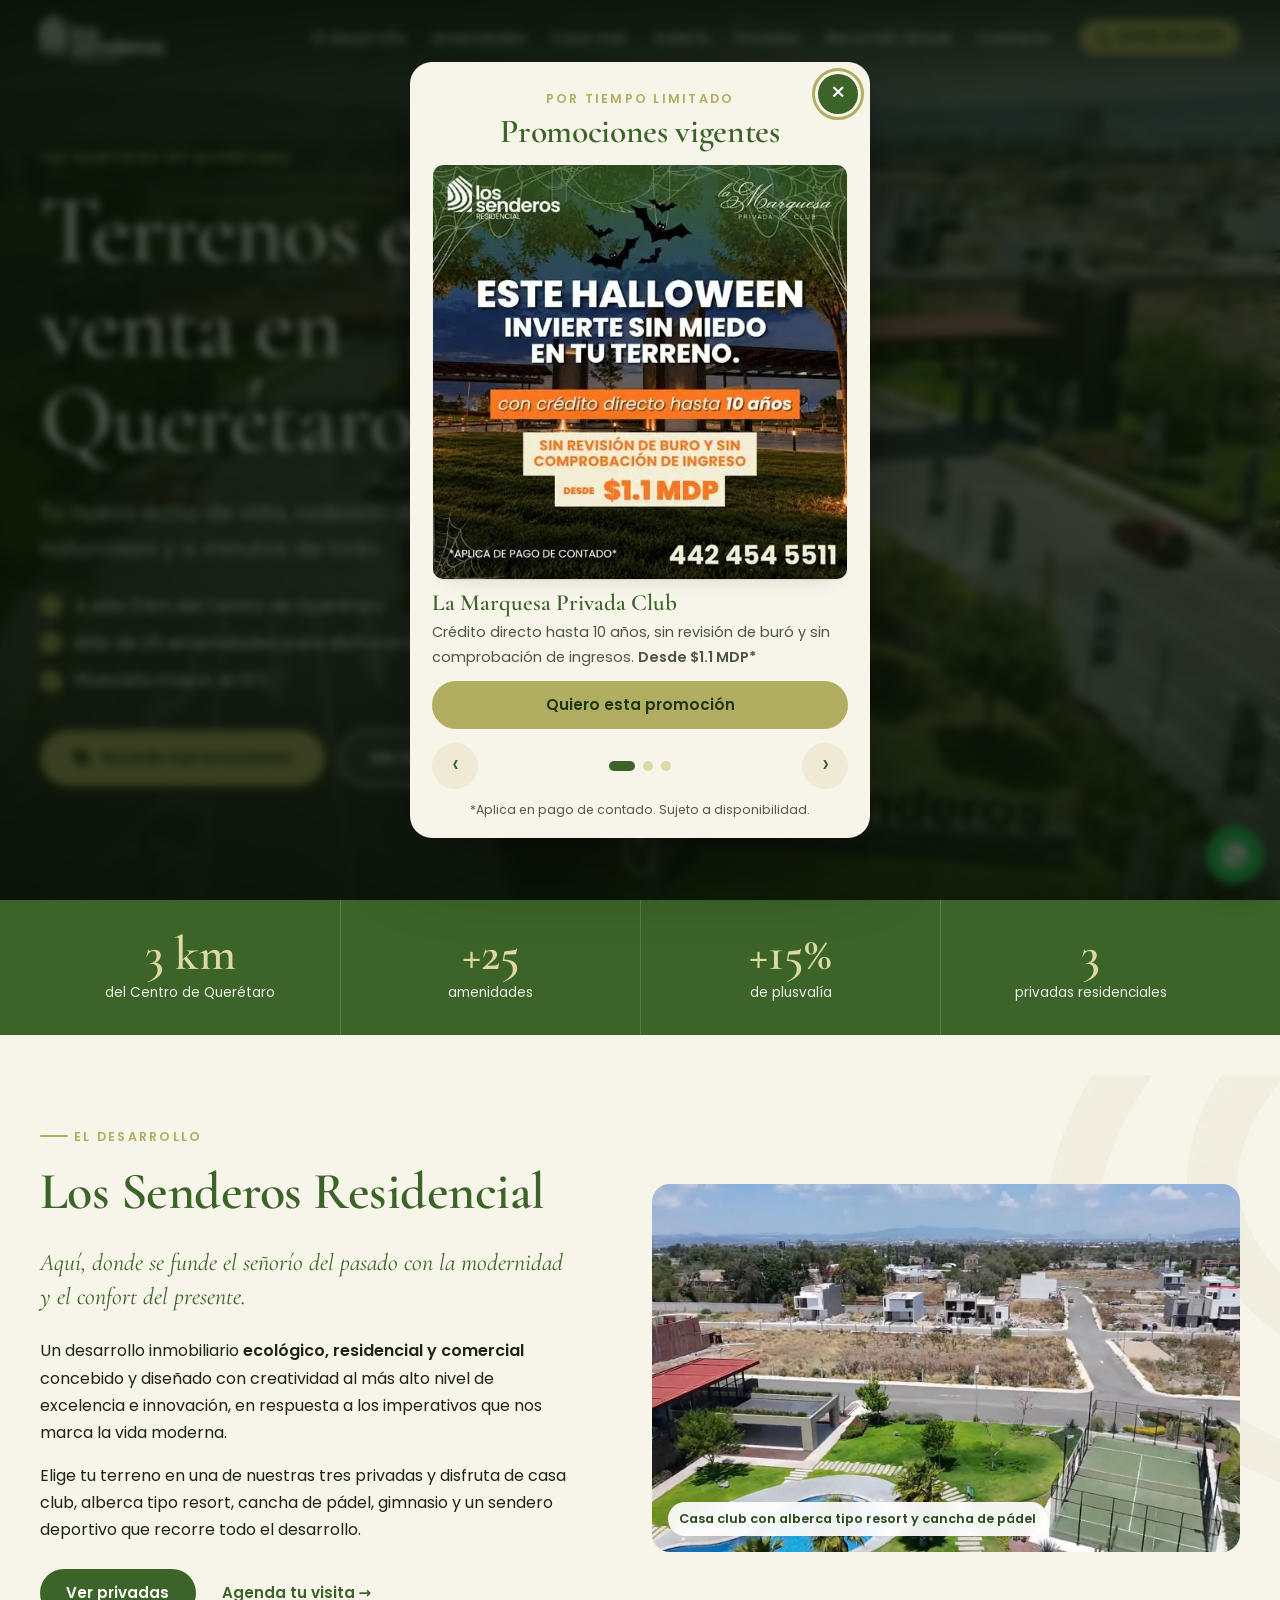
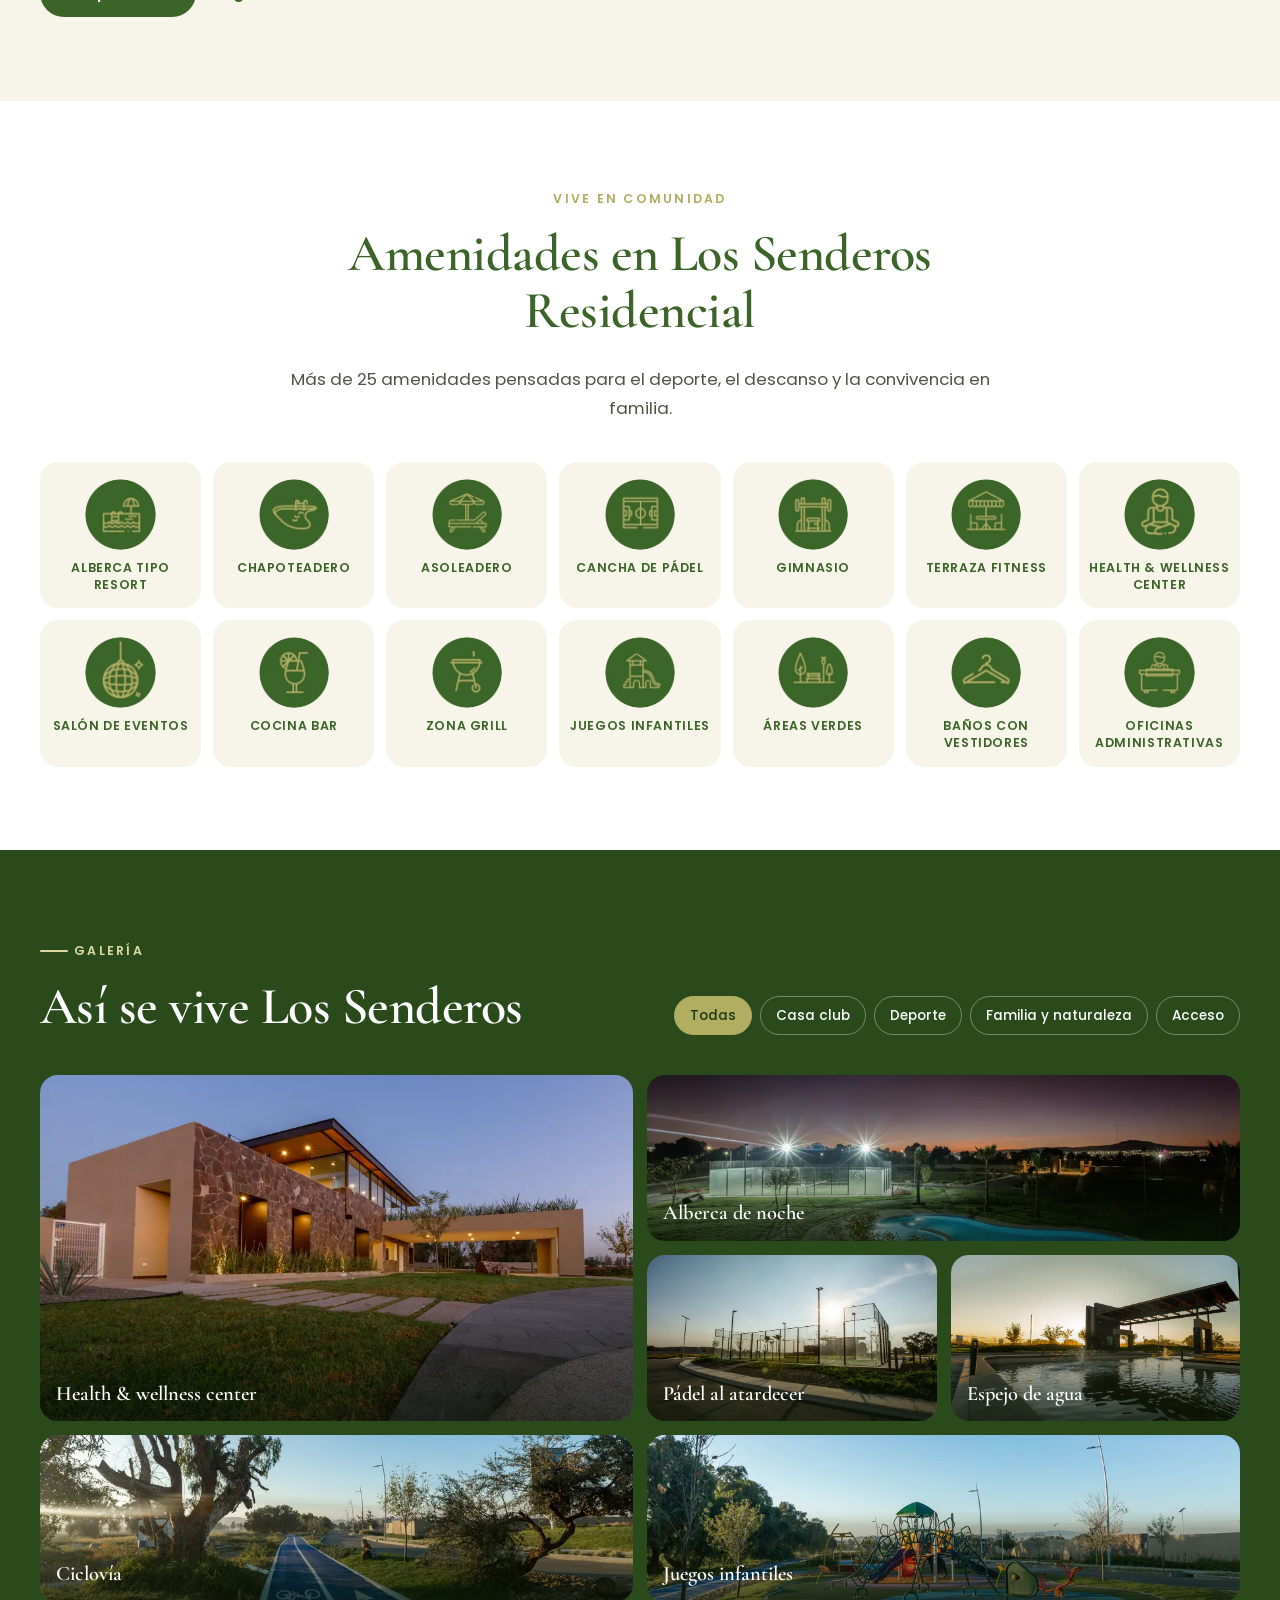
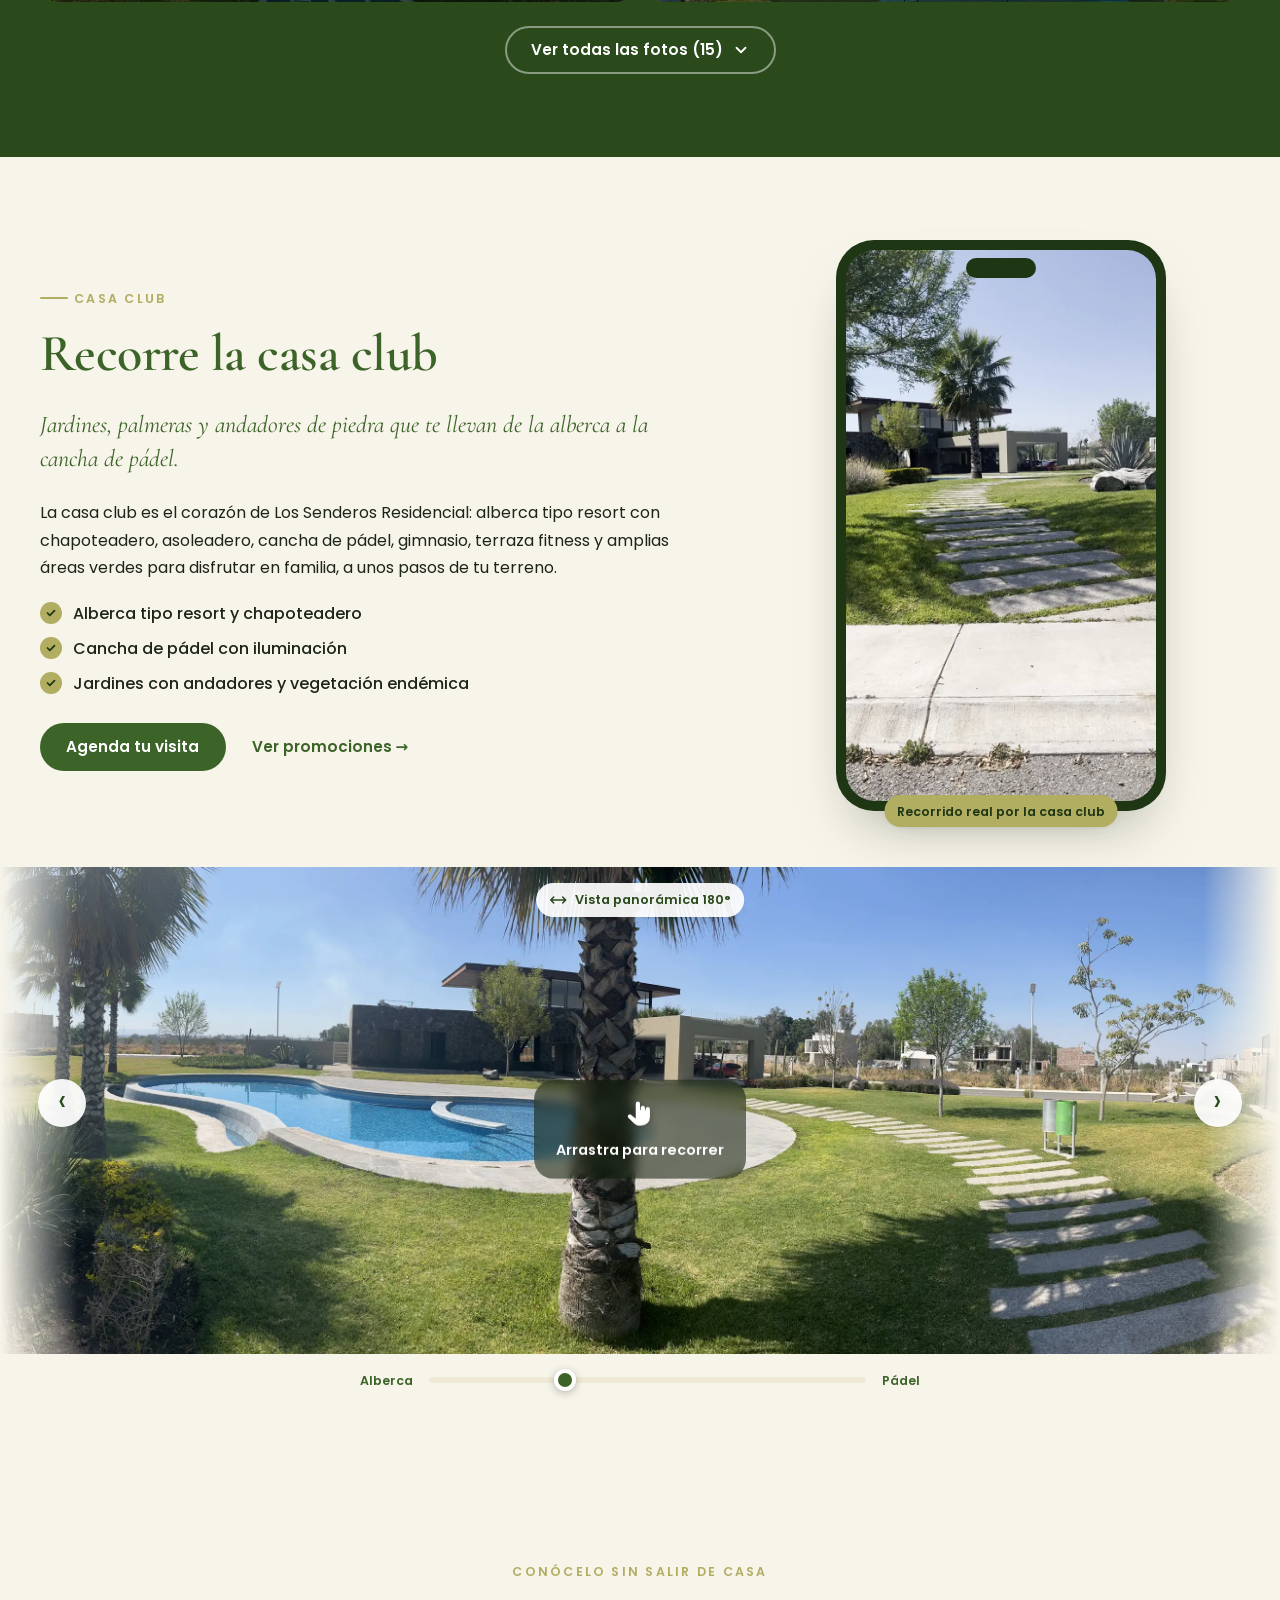
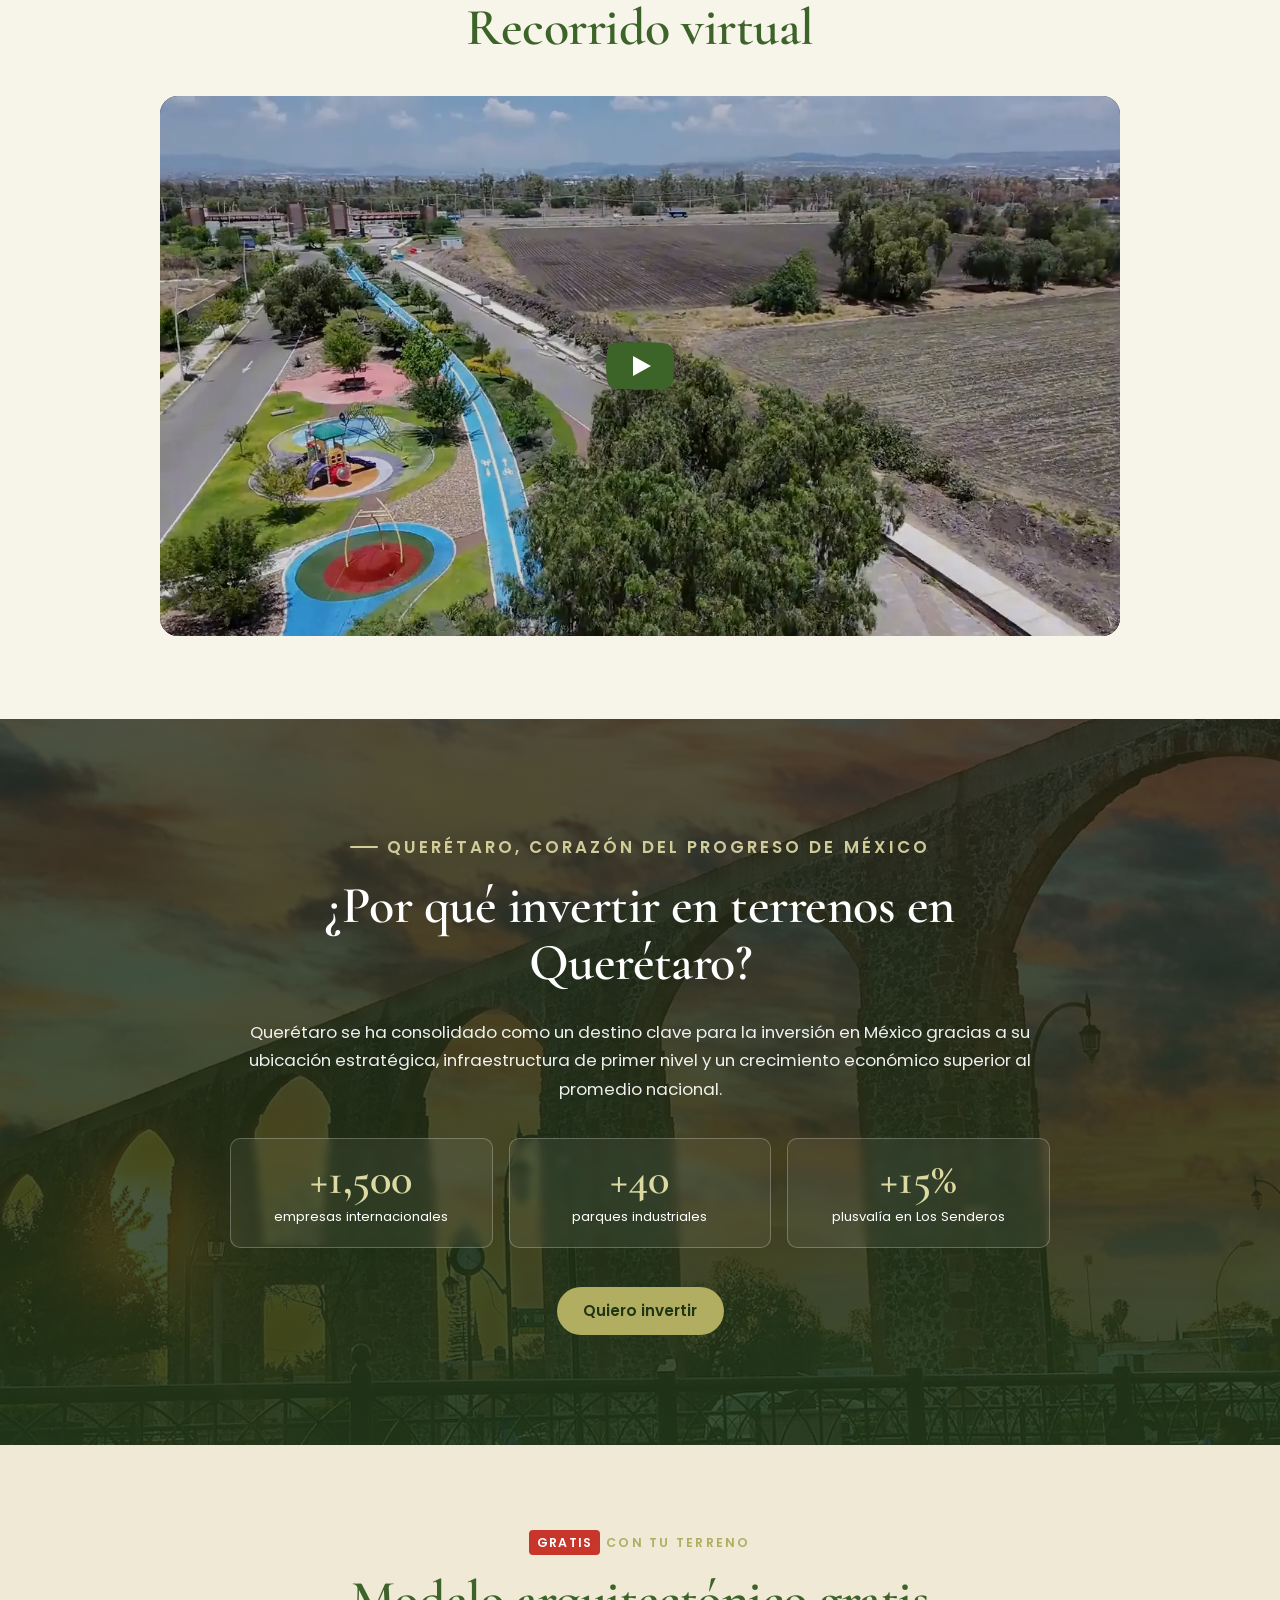
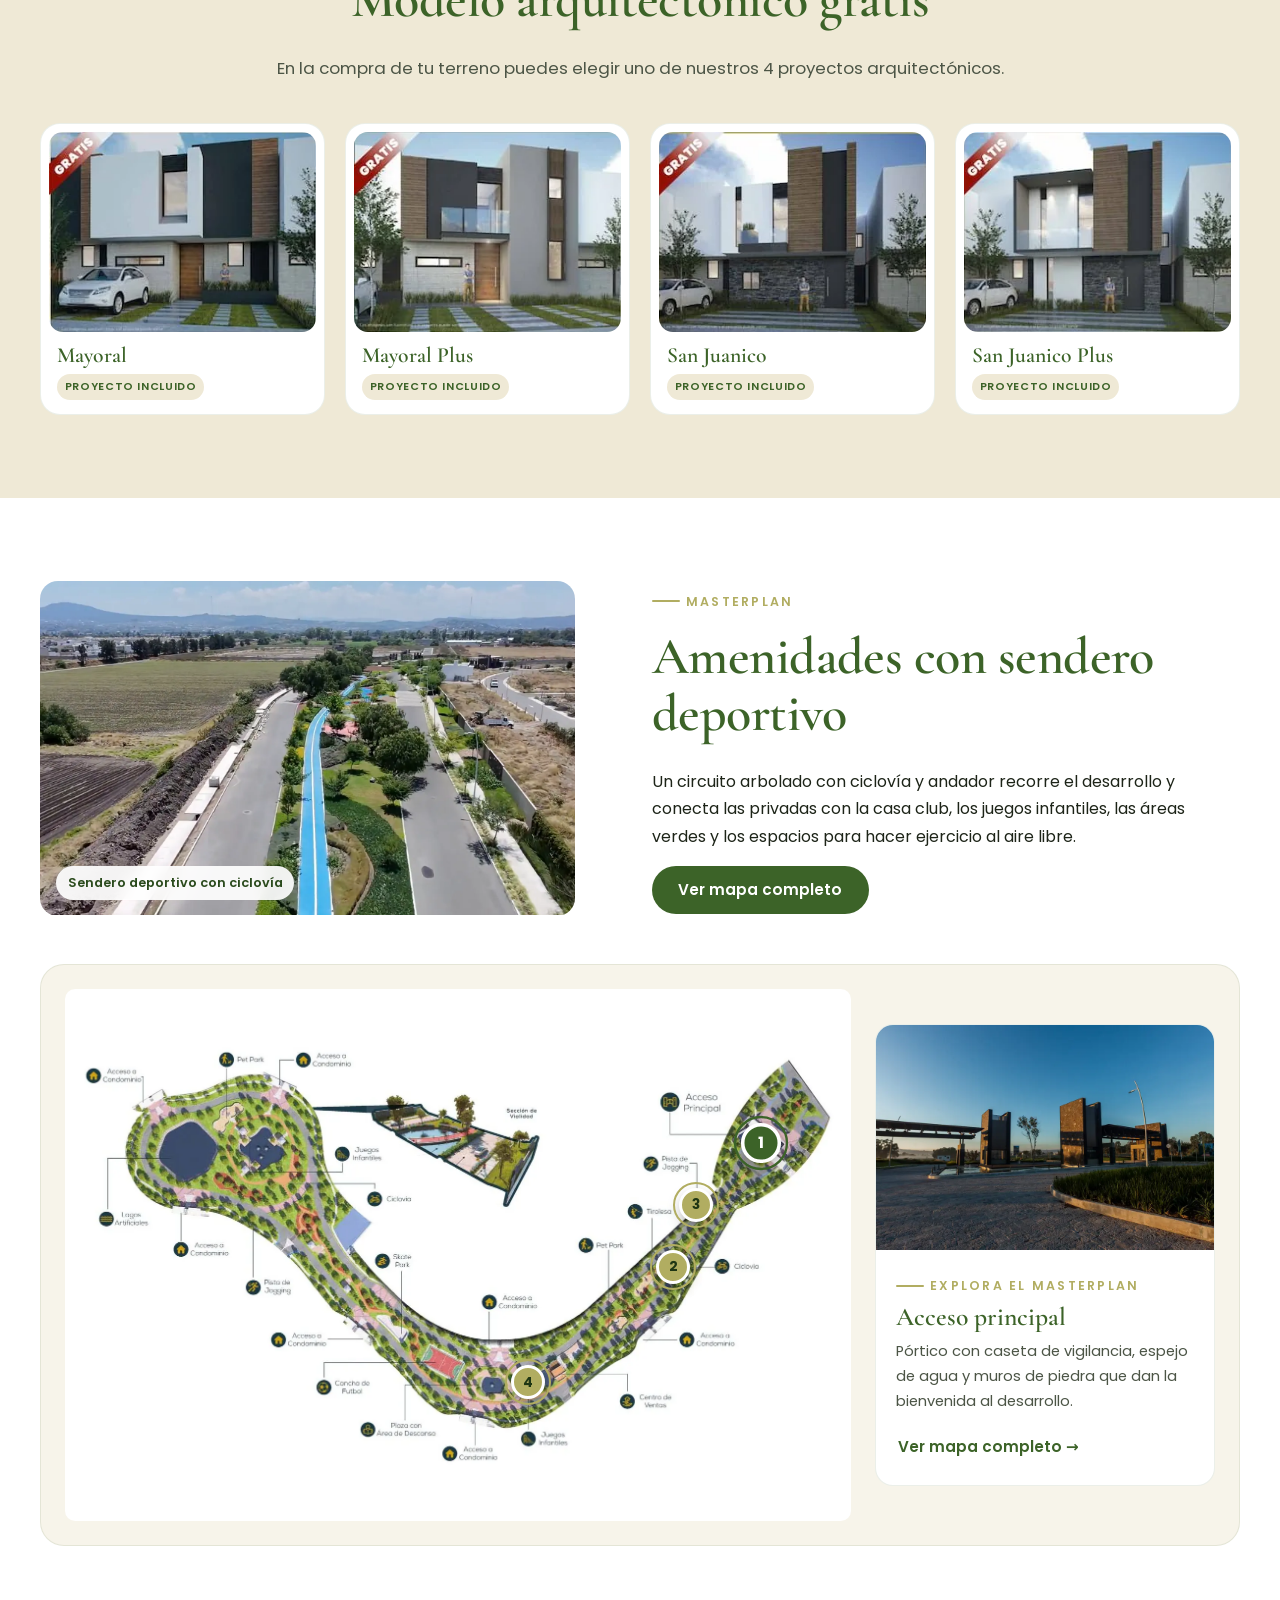
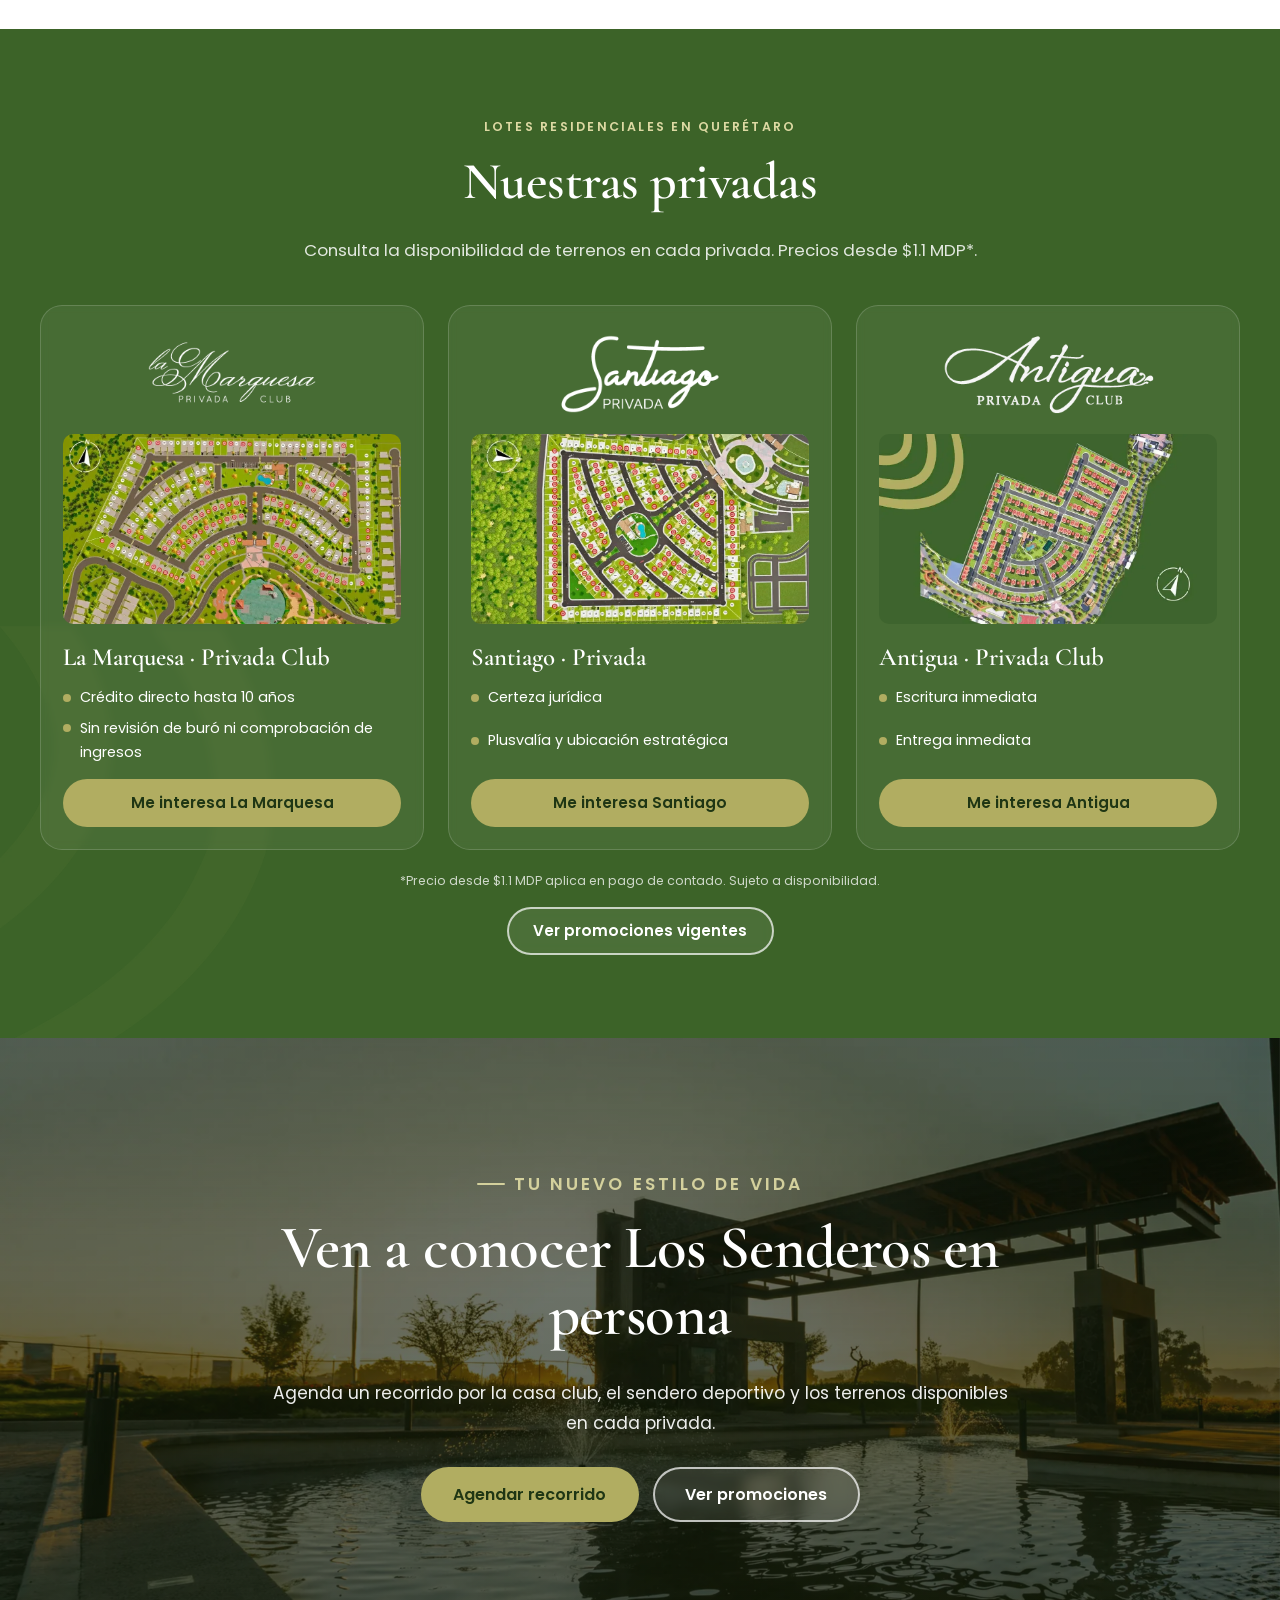
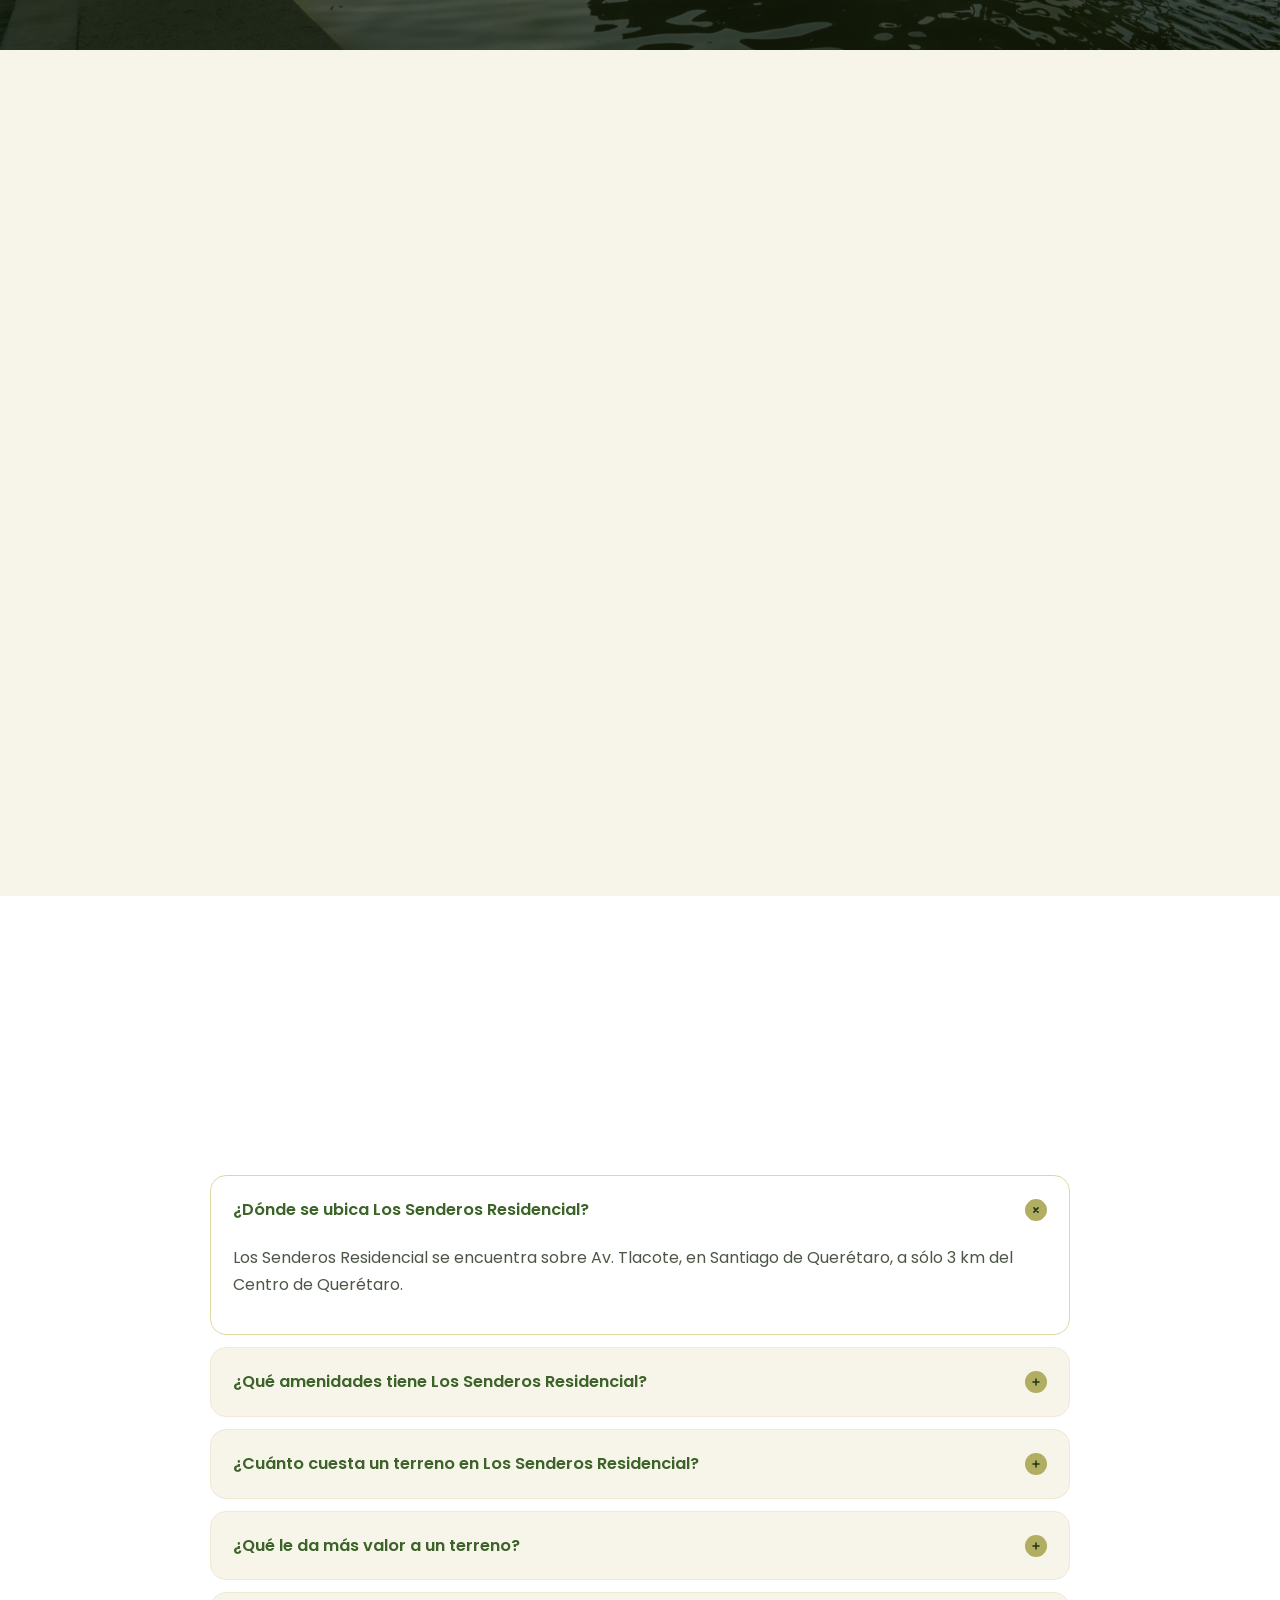
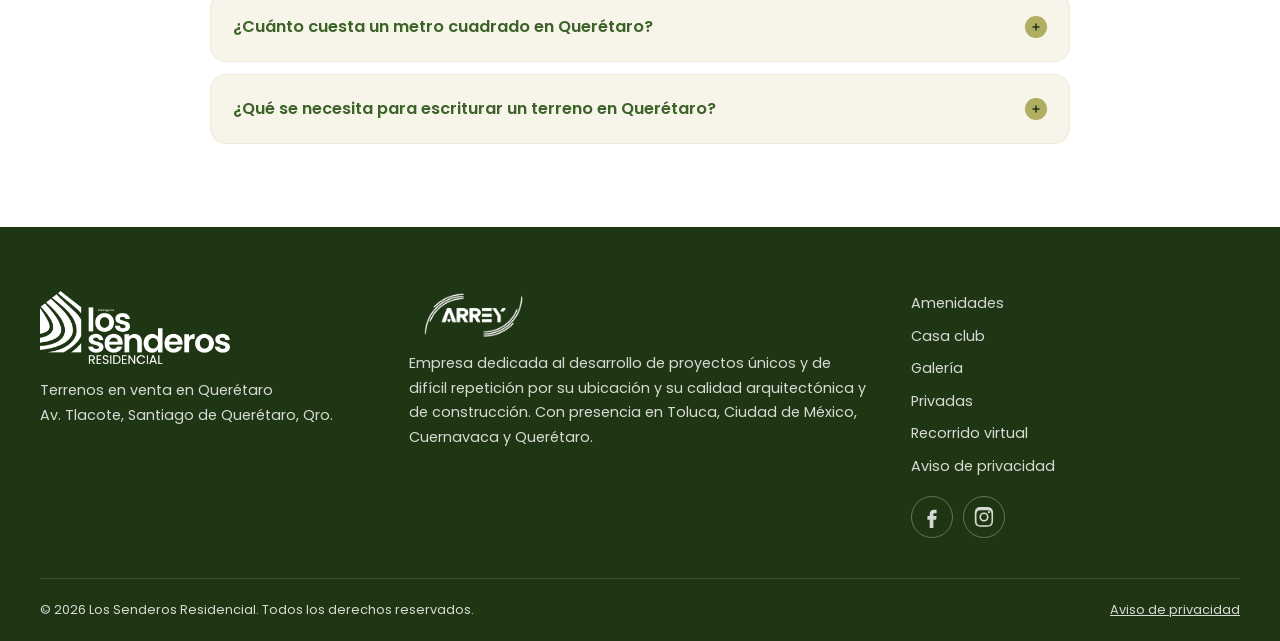
==== commit c95bd2bf: "Evitar que el navegador use CSS/JS viejos - styles.css y main.js se cargan con ?v=<hash> para forzar" ====
--- a/index.html
+++ b/index.html
@@ -38,7 +38,7 @@
   <link rel="preload" as="image" href="assets/img/portada-poster-movil.webp" media="(max-width: 767px)" fetchpriority="high">
   <link rel="preload" as="image" href="assets/img/portada-poster.webp" media="(min-width: 768px)" fetchpriority="high">
   <link rel="stylesheet" href="https://fonts.googleapis.com/css2?family=Cormorant+Garamond:ital,wght@0,500;0,600;1,500&family=Poppins:wght@400;500;600&display=swap">
-  <link rel="stylesheet" href="assets/css/styles.css">
+  <link rel="stylesheet" href="assets/css/styles.css?v=ef70c018">
 
   <!-- Datos estructurados (schema.org) -->
   <script type="application/ld+json">
@@ -779,6 +779,6 @@
     <button class="lb-nav lb-next" type="button" data-lb-next aria-label="Imagen siguiente">›</button>
   </dialog>
 
-  <script src="assets/js/main.js" defer></script>
+  <script src="assets/js/main.js?v=40a78a95" defer></script>
 </body>
 </html>
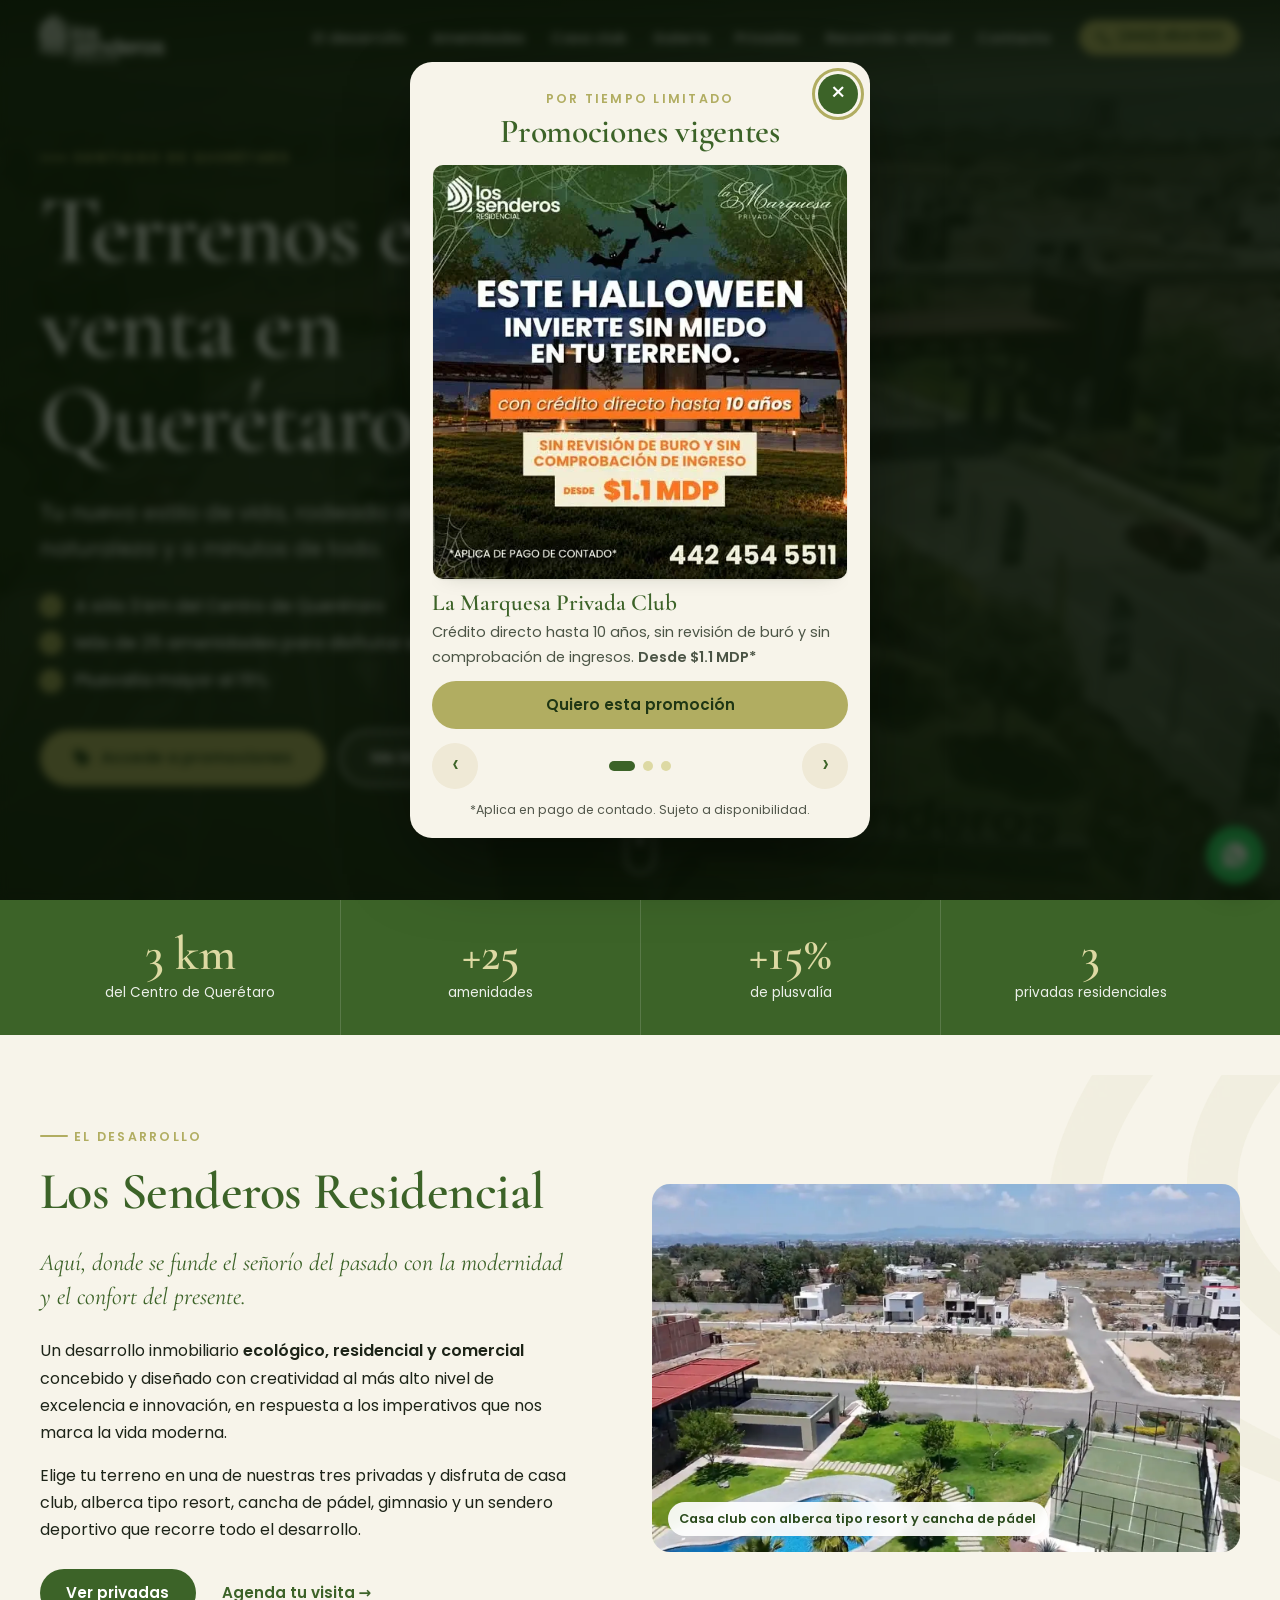
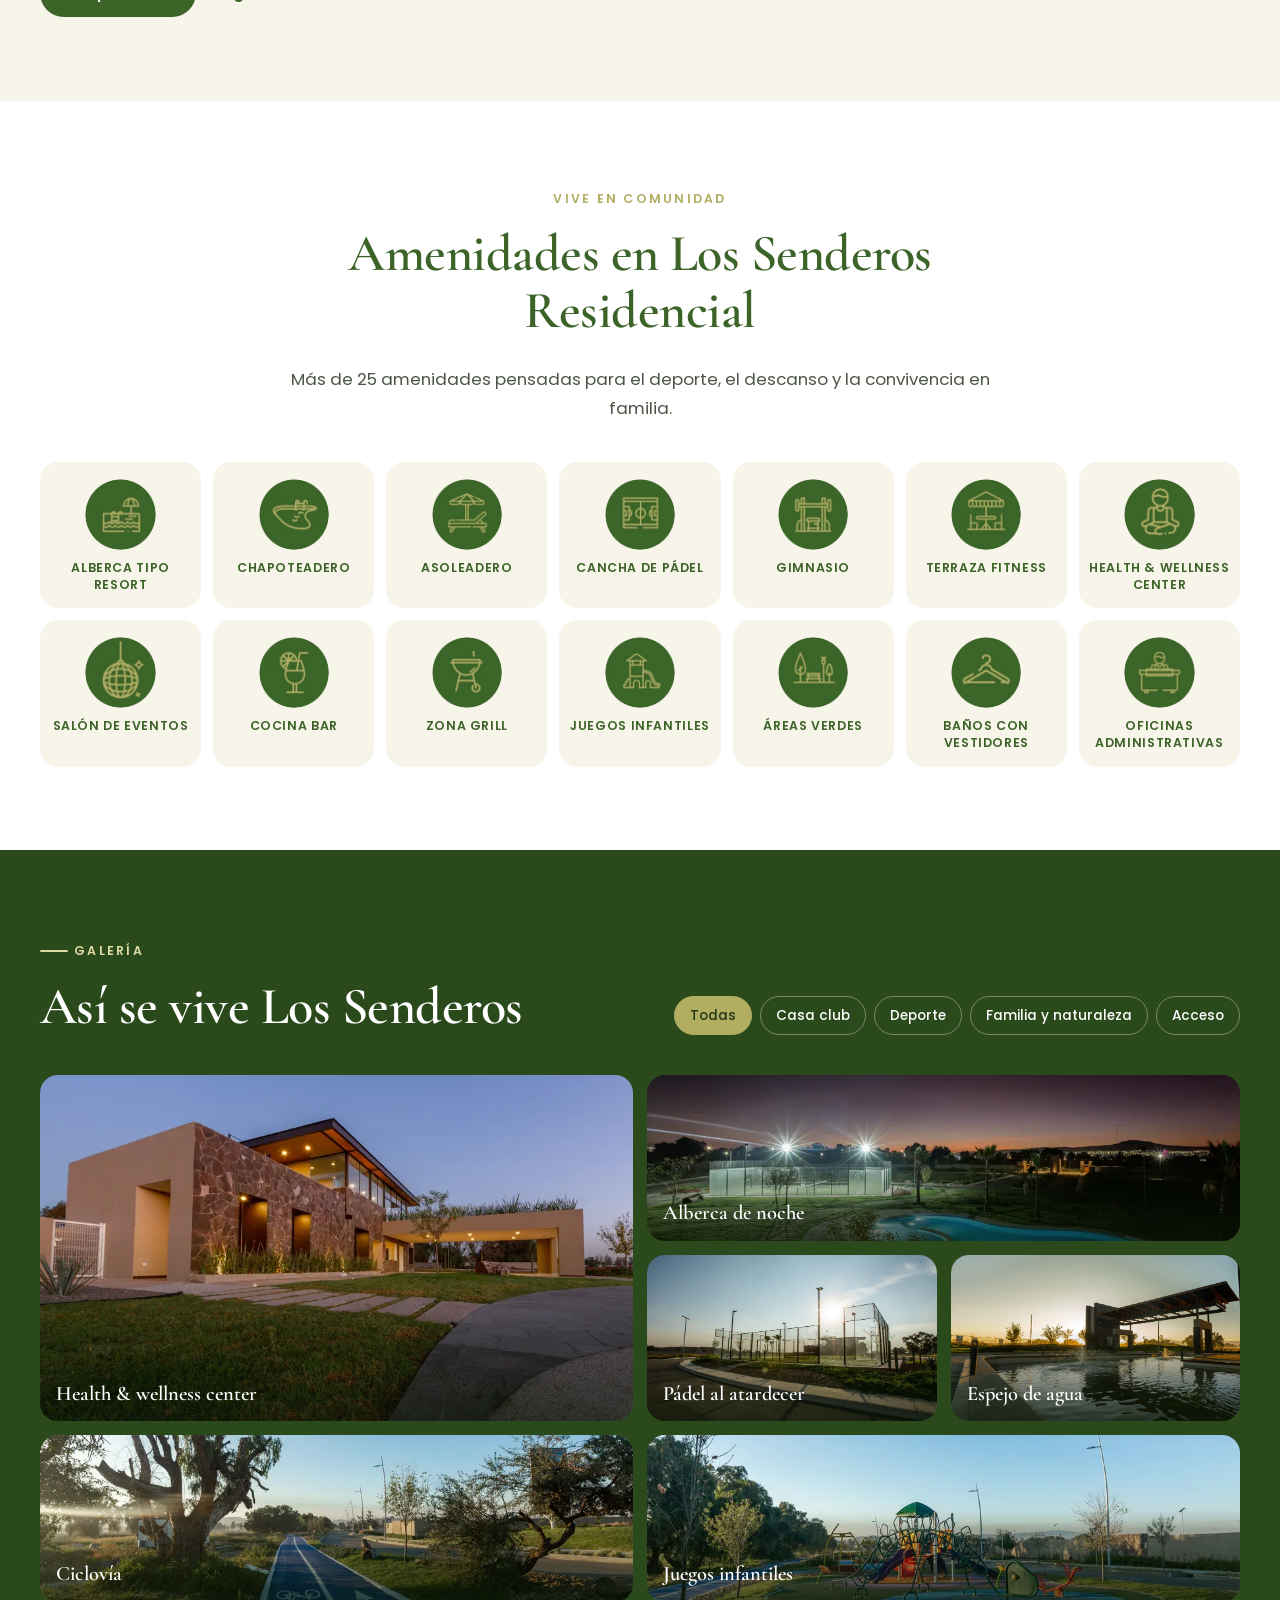
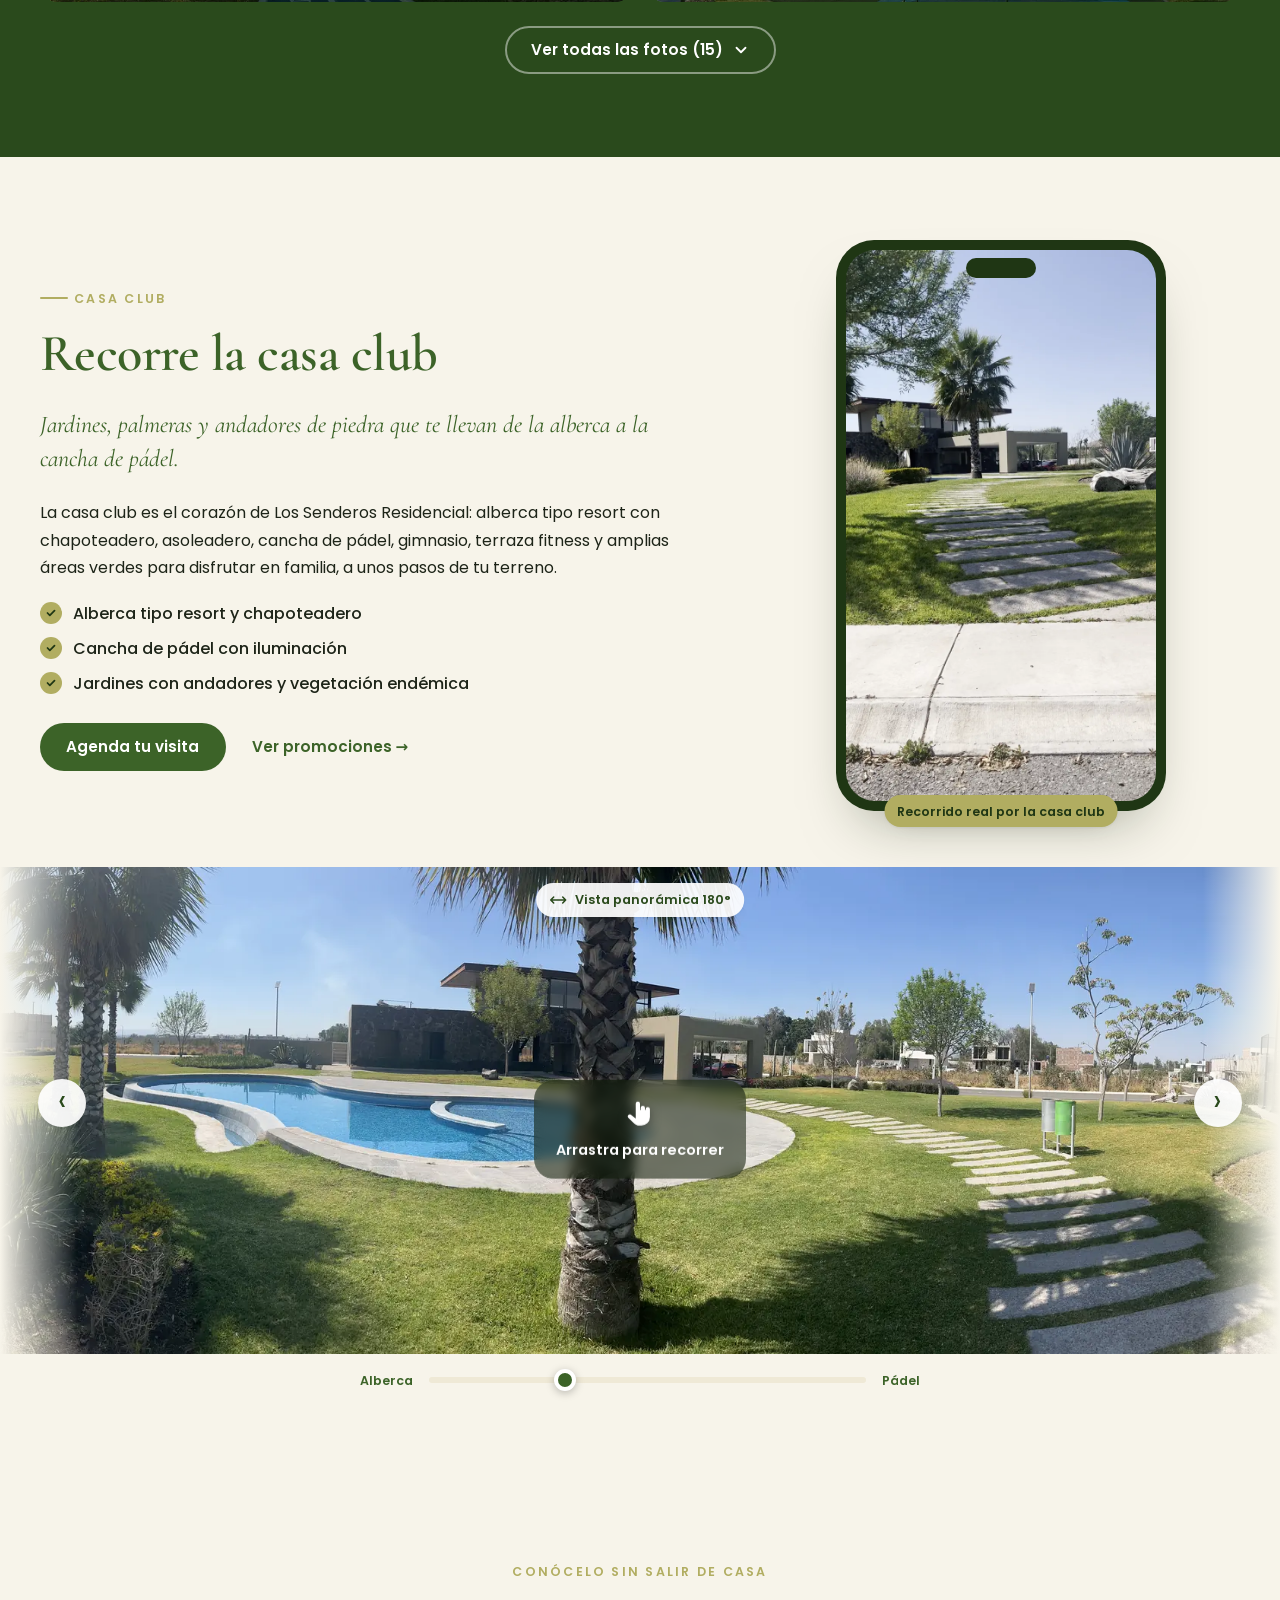
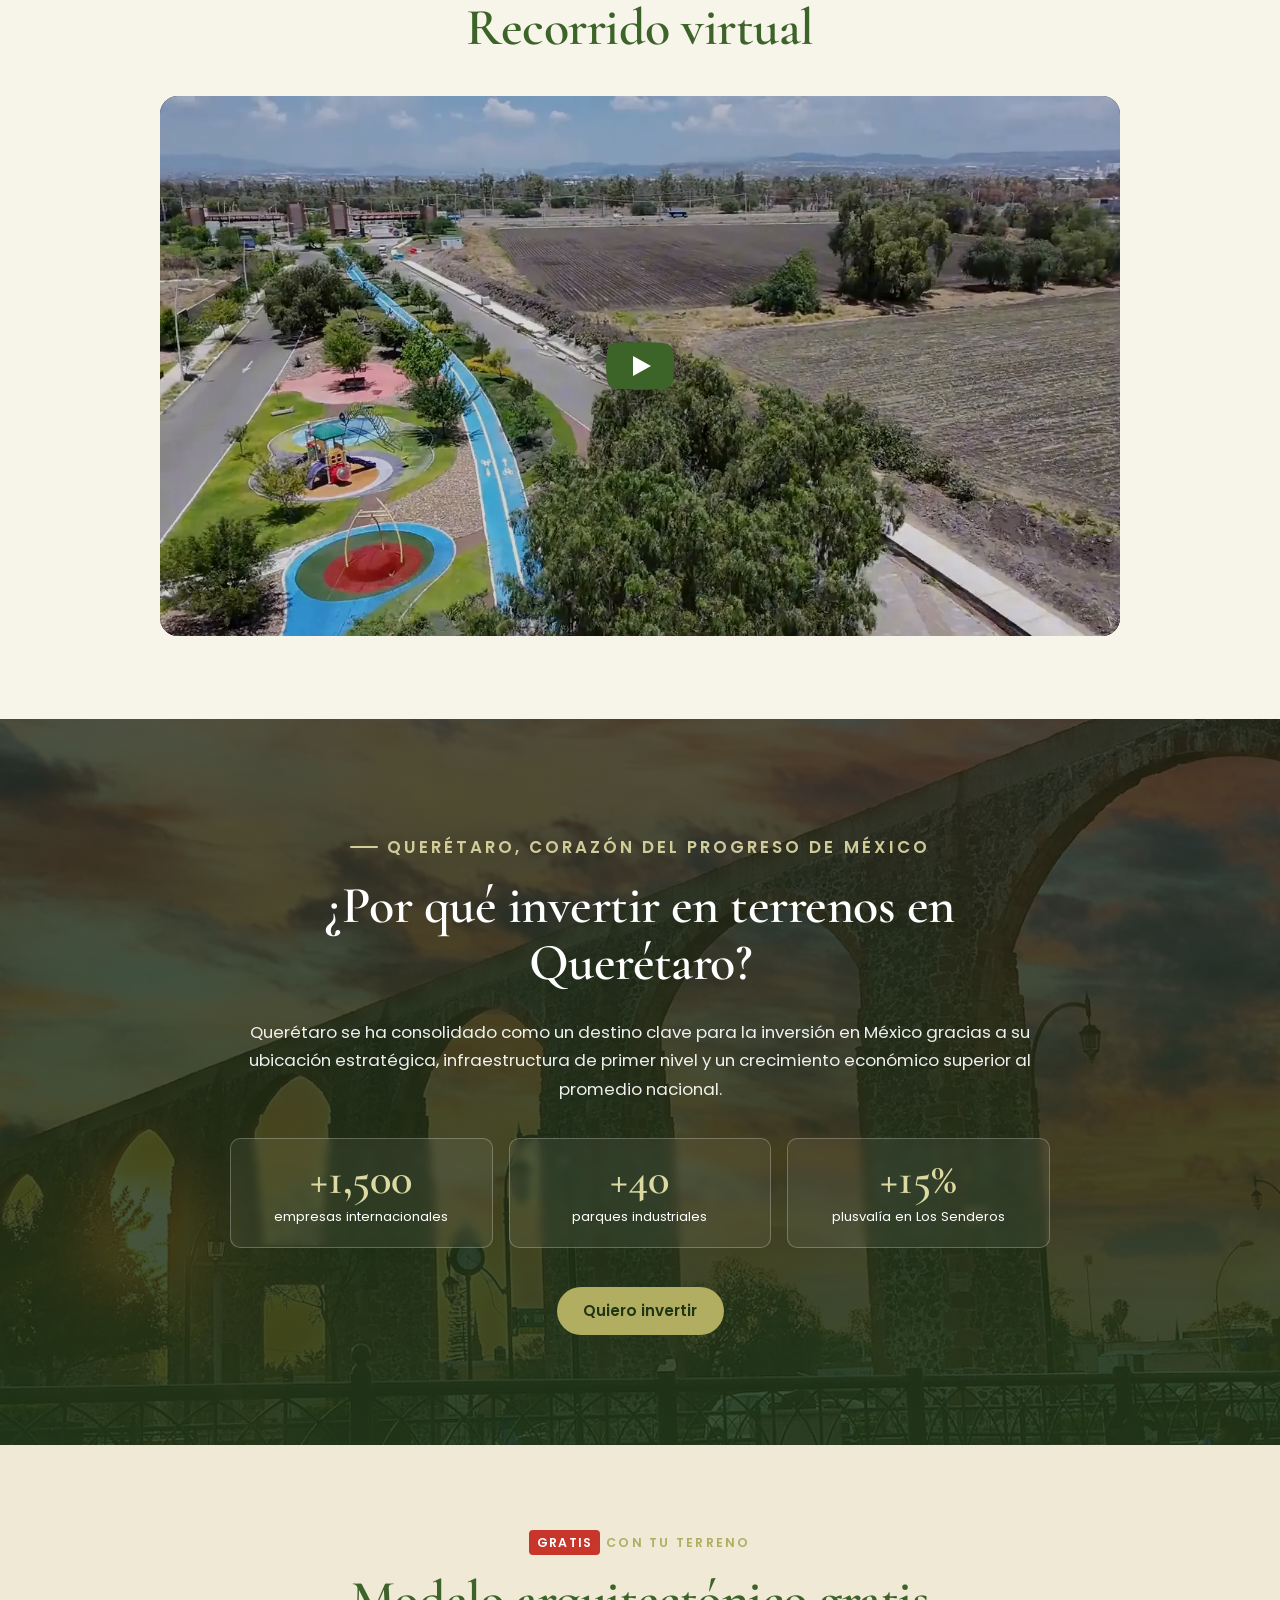
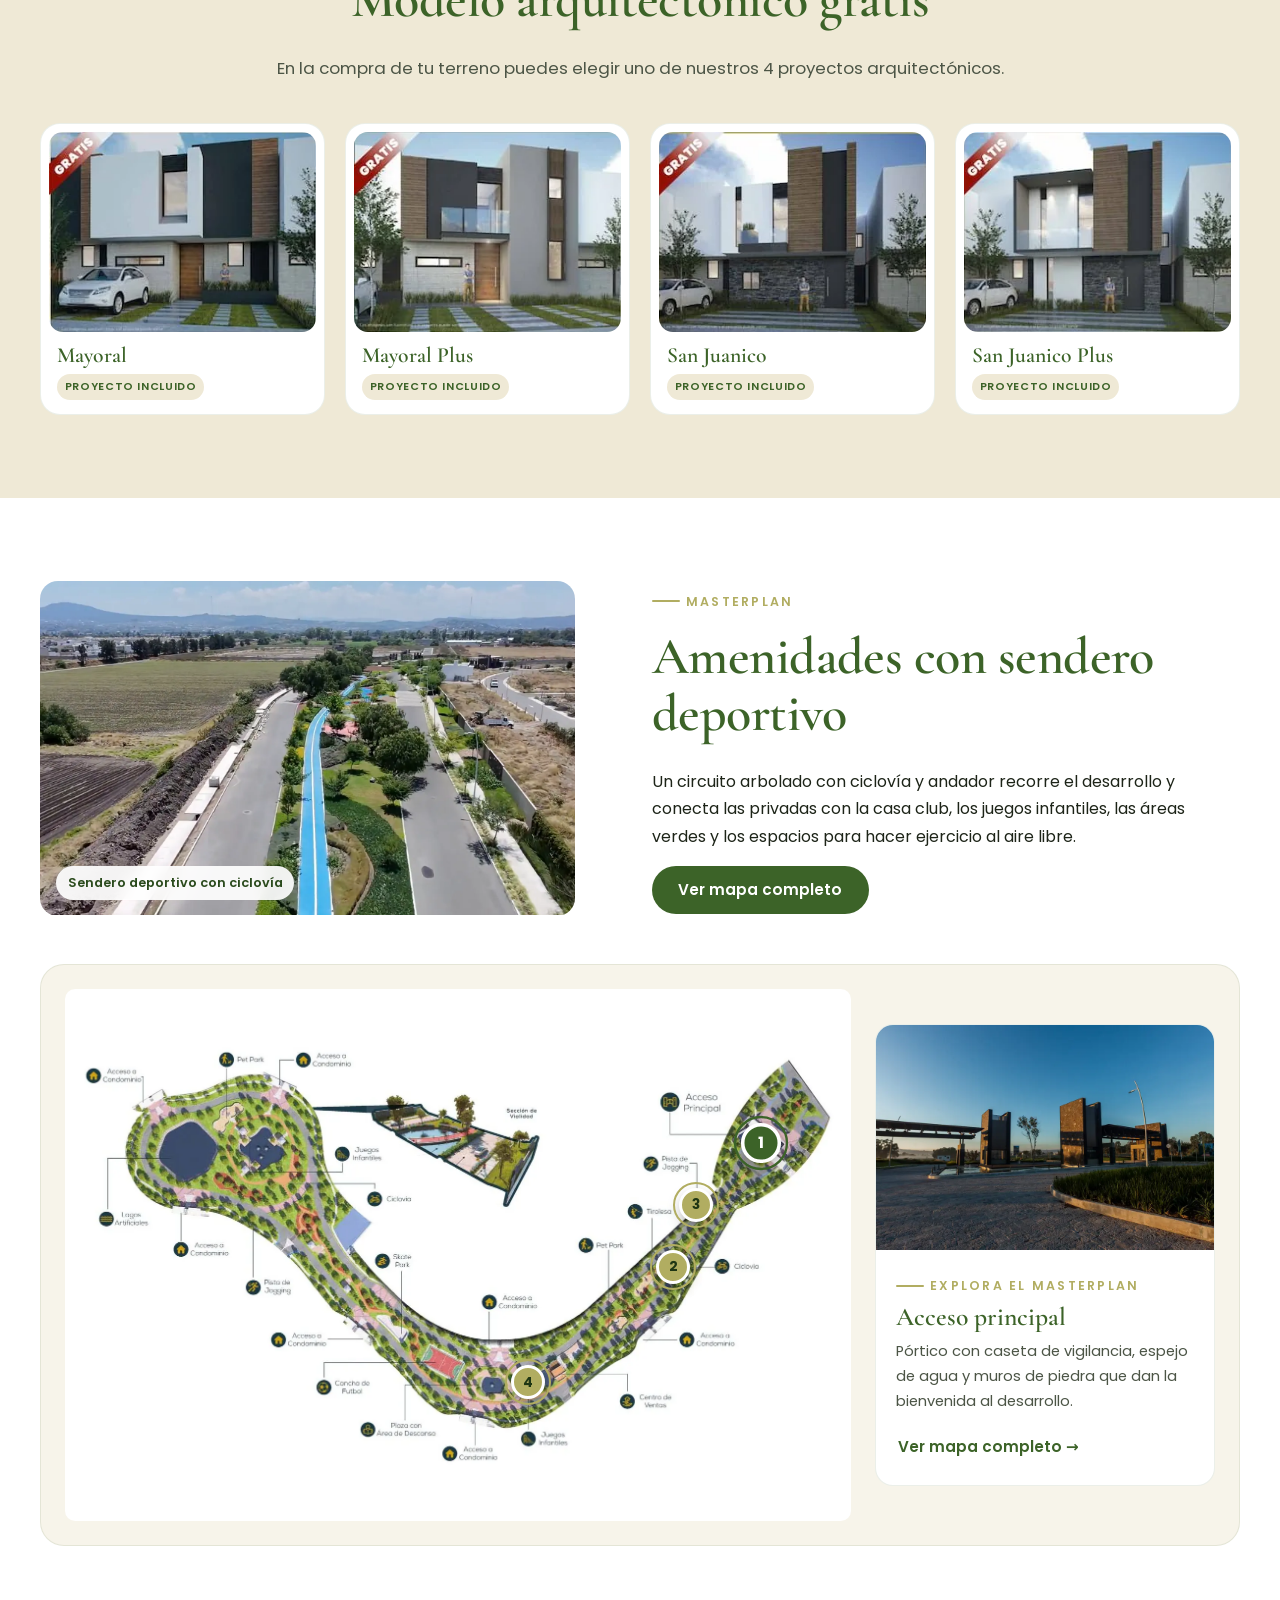
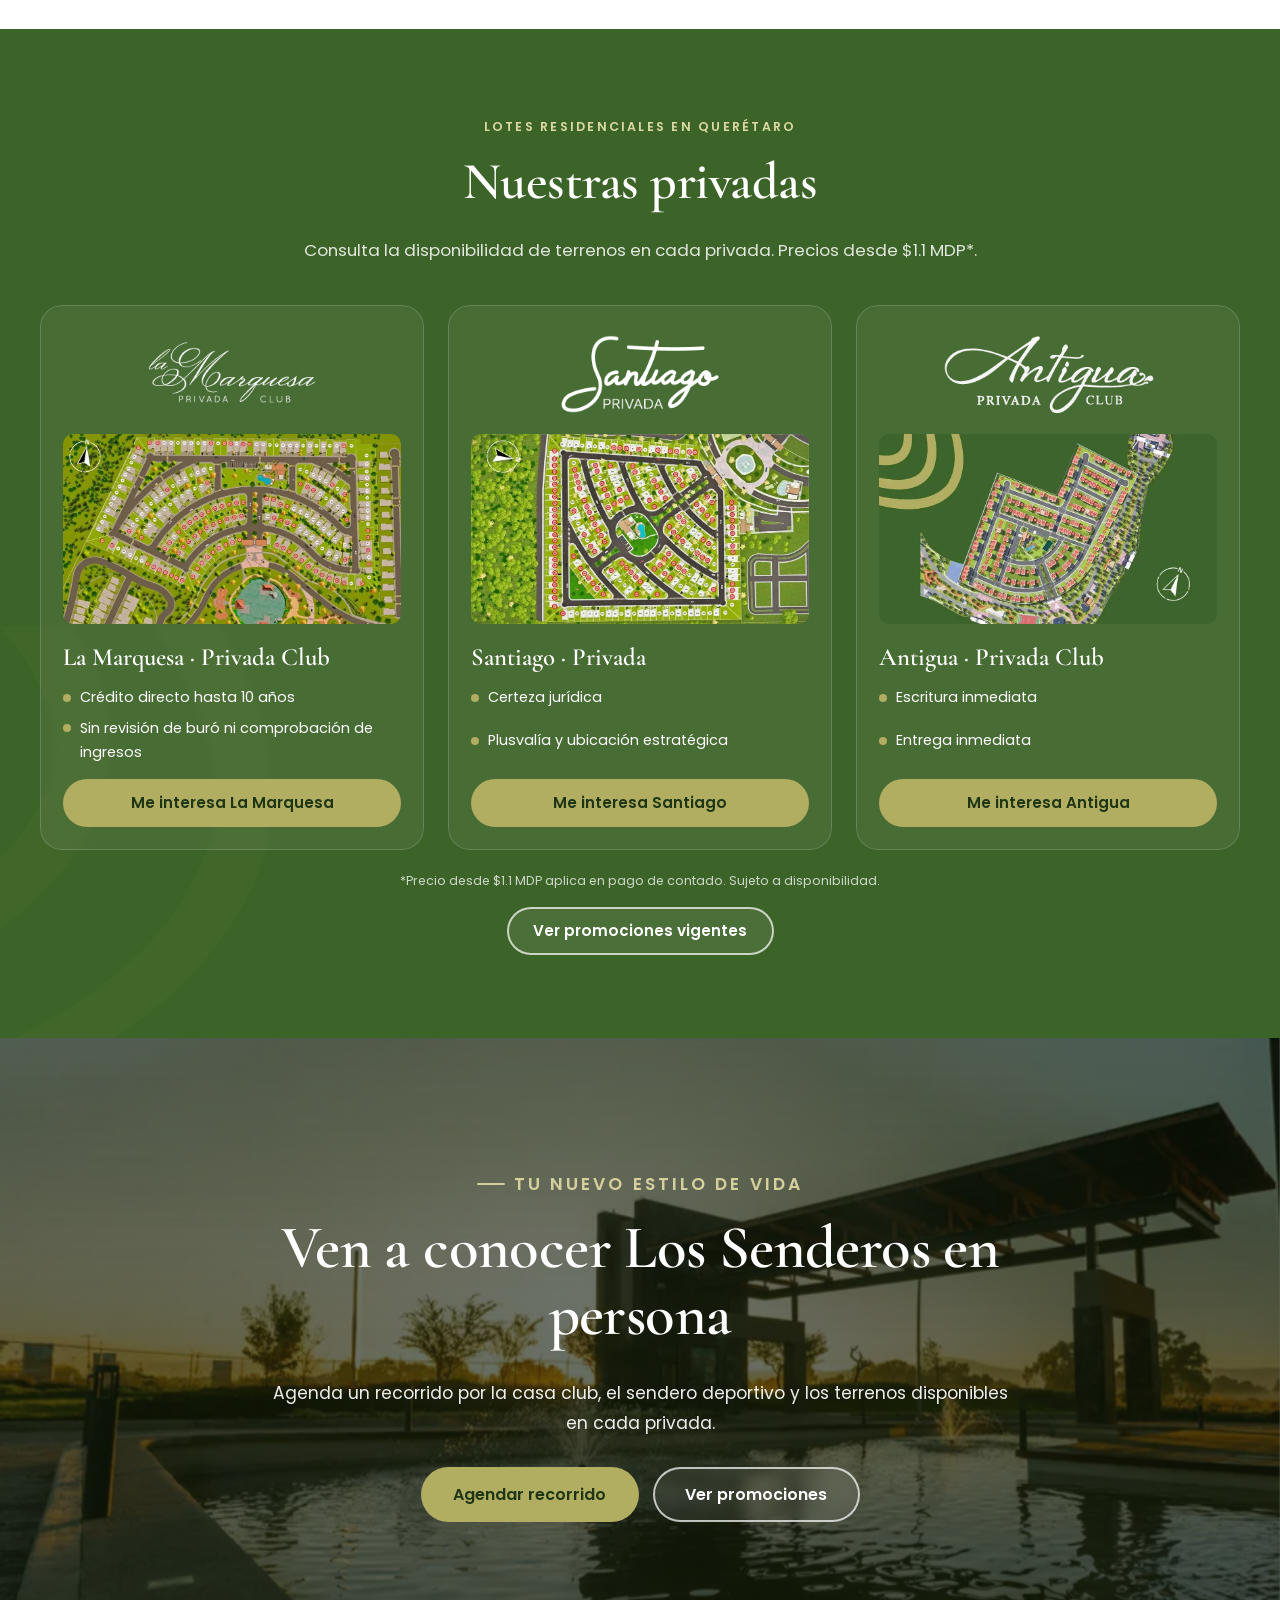
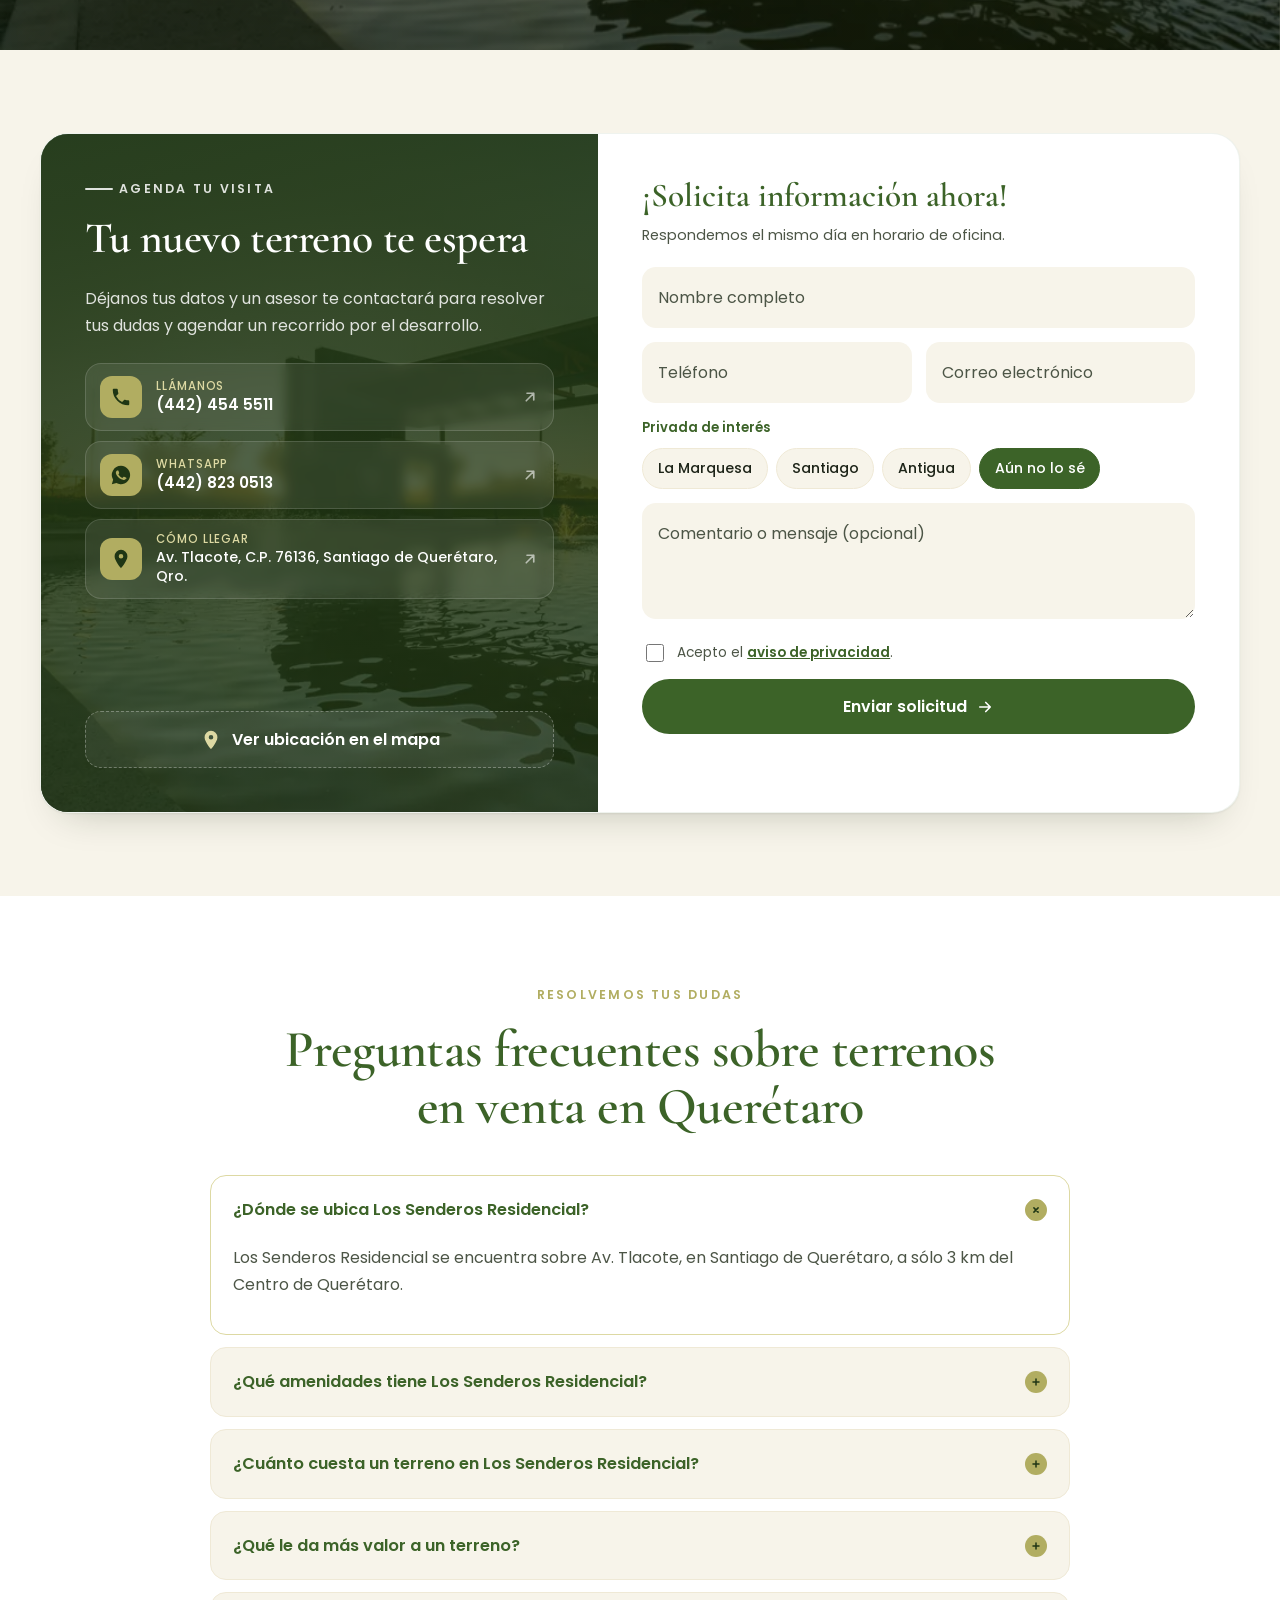
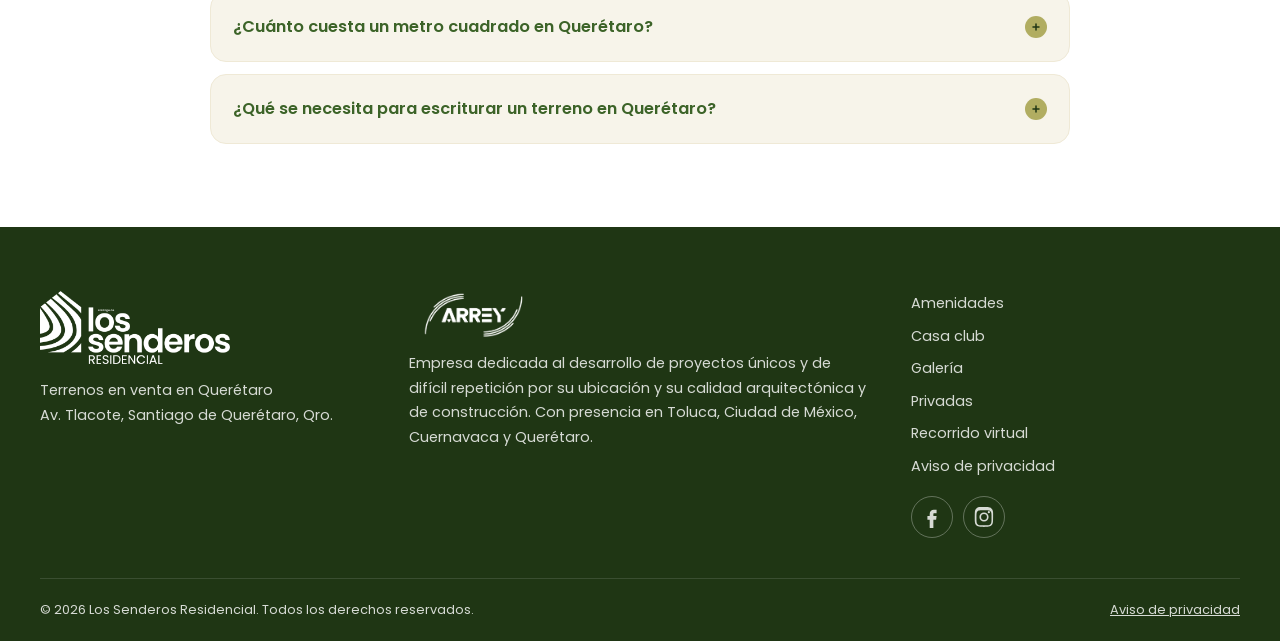
==== commit 0bd33181: "Portada: el texto resalta sobre el video Video de fondo más oscuro, desaturado y ligeramente desenfo" ====
--- a/index.html
+++ b/index.html
@@ -38,7 +38,7 @@
   <link rel="preload" as="image" href="assets/img/portada-poster-movil.webp" media="(max-width: 767px)" fetchpriority="high">
   <link rel="preload" as="image" href="assets/img/portada-poster.webp" media="(min-width: 768px)" fetchpriority="high">
   <link rel="stylesheet" href="https://fonts.googleapis.com/css2?family=Cormorant+Garamond:ital,wght@0,500;0,600;1,500&family=Poppins:wght@400;500;600&display=swap">
-  <link rel="stylesheet" href="assets/css/styles.css?v=ef70c018">
+  <link rel="stylesheet" href="assets/css/styles.css?v=ab92fffa">
 
   <!-- Datos estructurados (schema.org) -->
   <script type="application/ld+json">
--- a/assets/css/styles.css
+++ b/assets/css/styles.css
@@ -939,3 +939,18 @@
 
 /* Modelos: título y etiqueta apilados */
 .model-body { flex-direction: column; align-items: flex-start; gap: 6px; padding: 12px 8px 6px; }
+
+/* ---------- Portada: el texto manda, el video queda de fondo ---------- */
+.hero-poster, .hero-video { filter: saturate(.55) brightness(.8) contrast(.95) blur(1.5px); transform: scale(1.03); }
+.hero-media { background: var(--green-900); }
+.hero-media::after {
+  background:
+    linear-gradient(90deg, rgb(12 26 6 / .9) 0%, rgb(12 26 6 / .78) 40%, rgb(12 26 6 / .5) 72%, rgb(12 26 6 / .4) 100%),
+    linear-gradient(180deg, rgb(12 26 6 / .55) 0%, transparent 25%, transparent 70%, rgb(12 26 6 / .7) 100%);
+}
+.hero h1 { text-shadow: 0 4px 40px rgb(0 0 0 / .35); }
+.hero .eyebrow--light { color: var(--gold-400); }
+.hero-highlights .check { box-shadow: 0 0 0 4px rgb(177 173 97 / .18); }
+@media (max-width: 767px) {
+  .hero-media::after { background: linear-gradient(180deg, rgb(12 26 6 / .78) 0%, rgb(12 26 6 / .72) 50%, rgb(12 26 6 / .88) 100%); }
+}
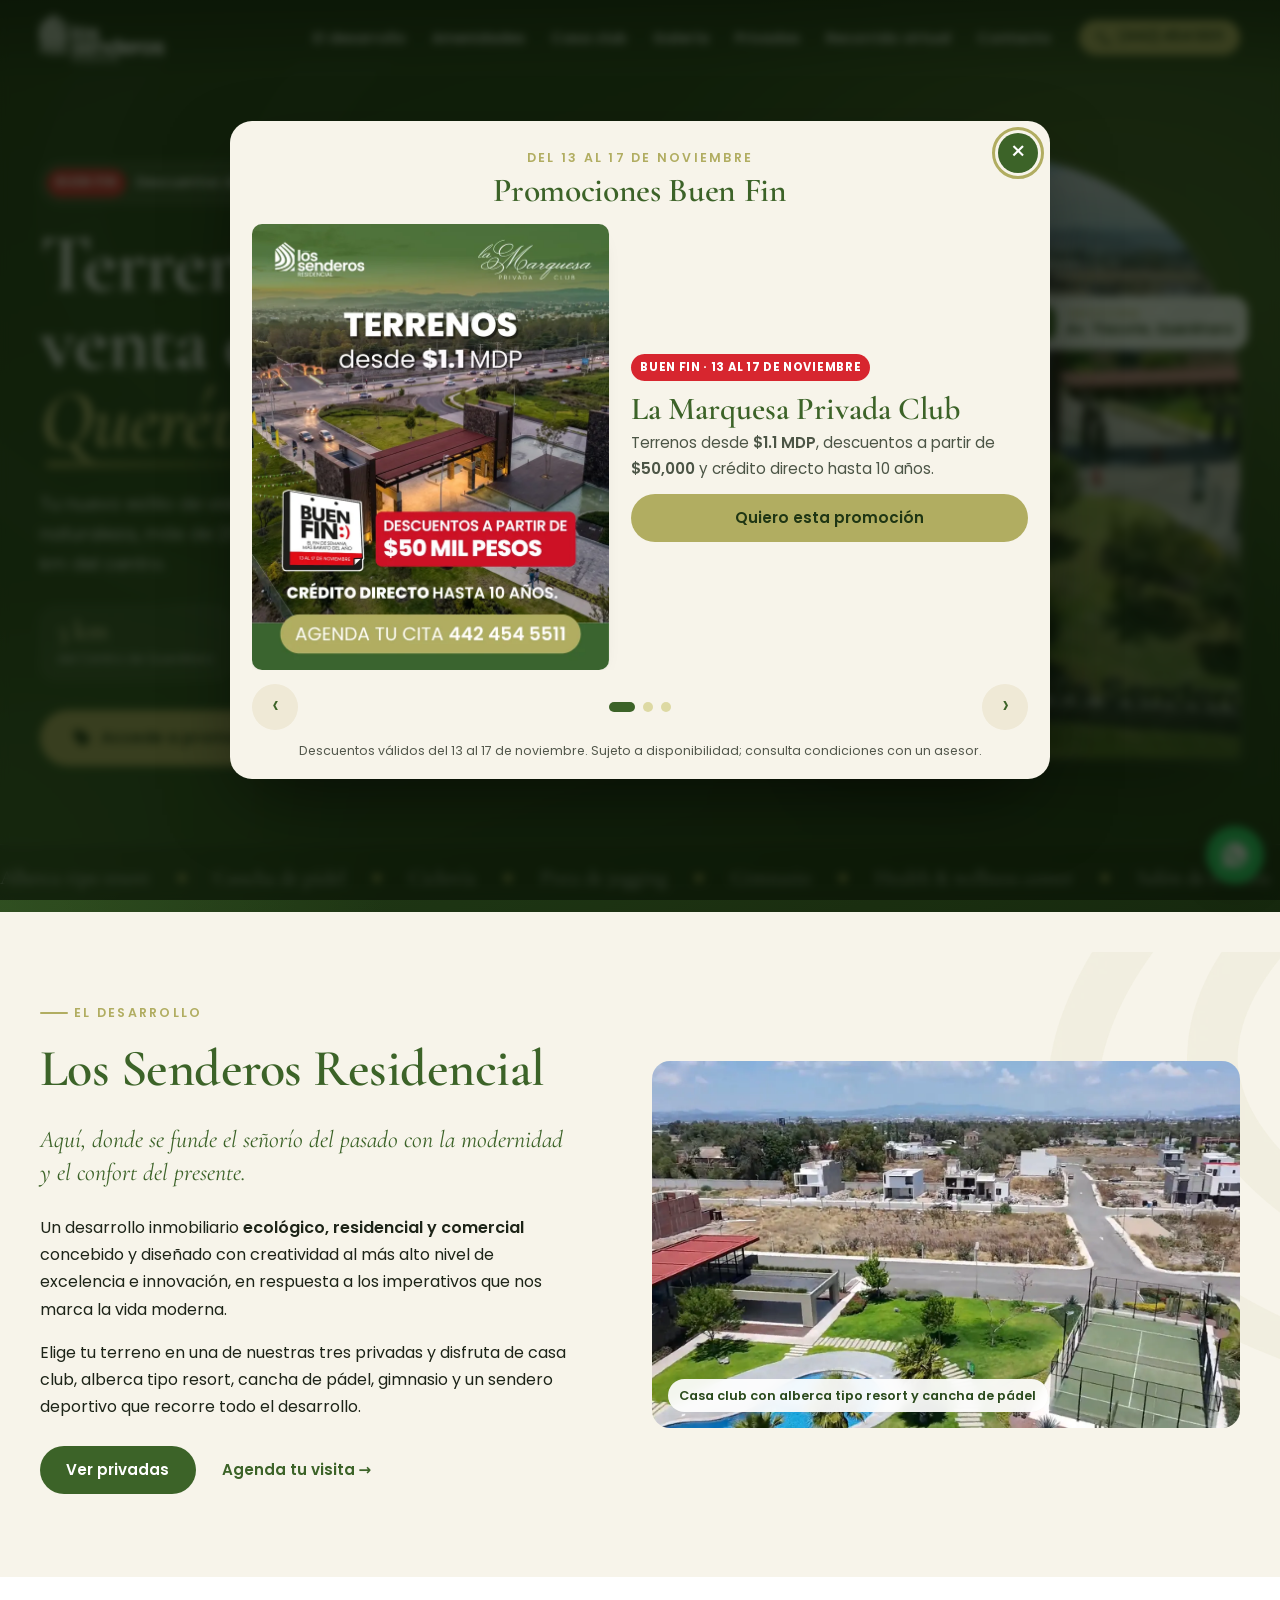
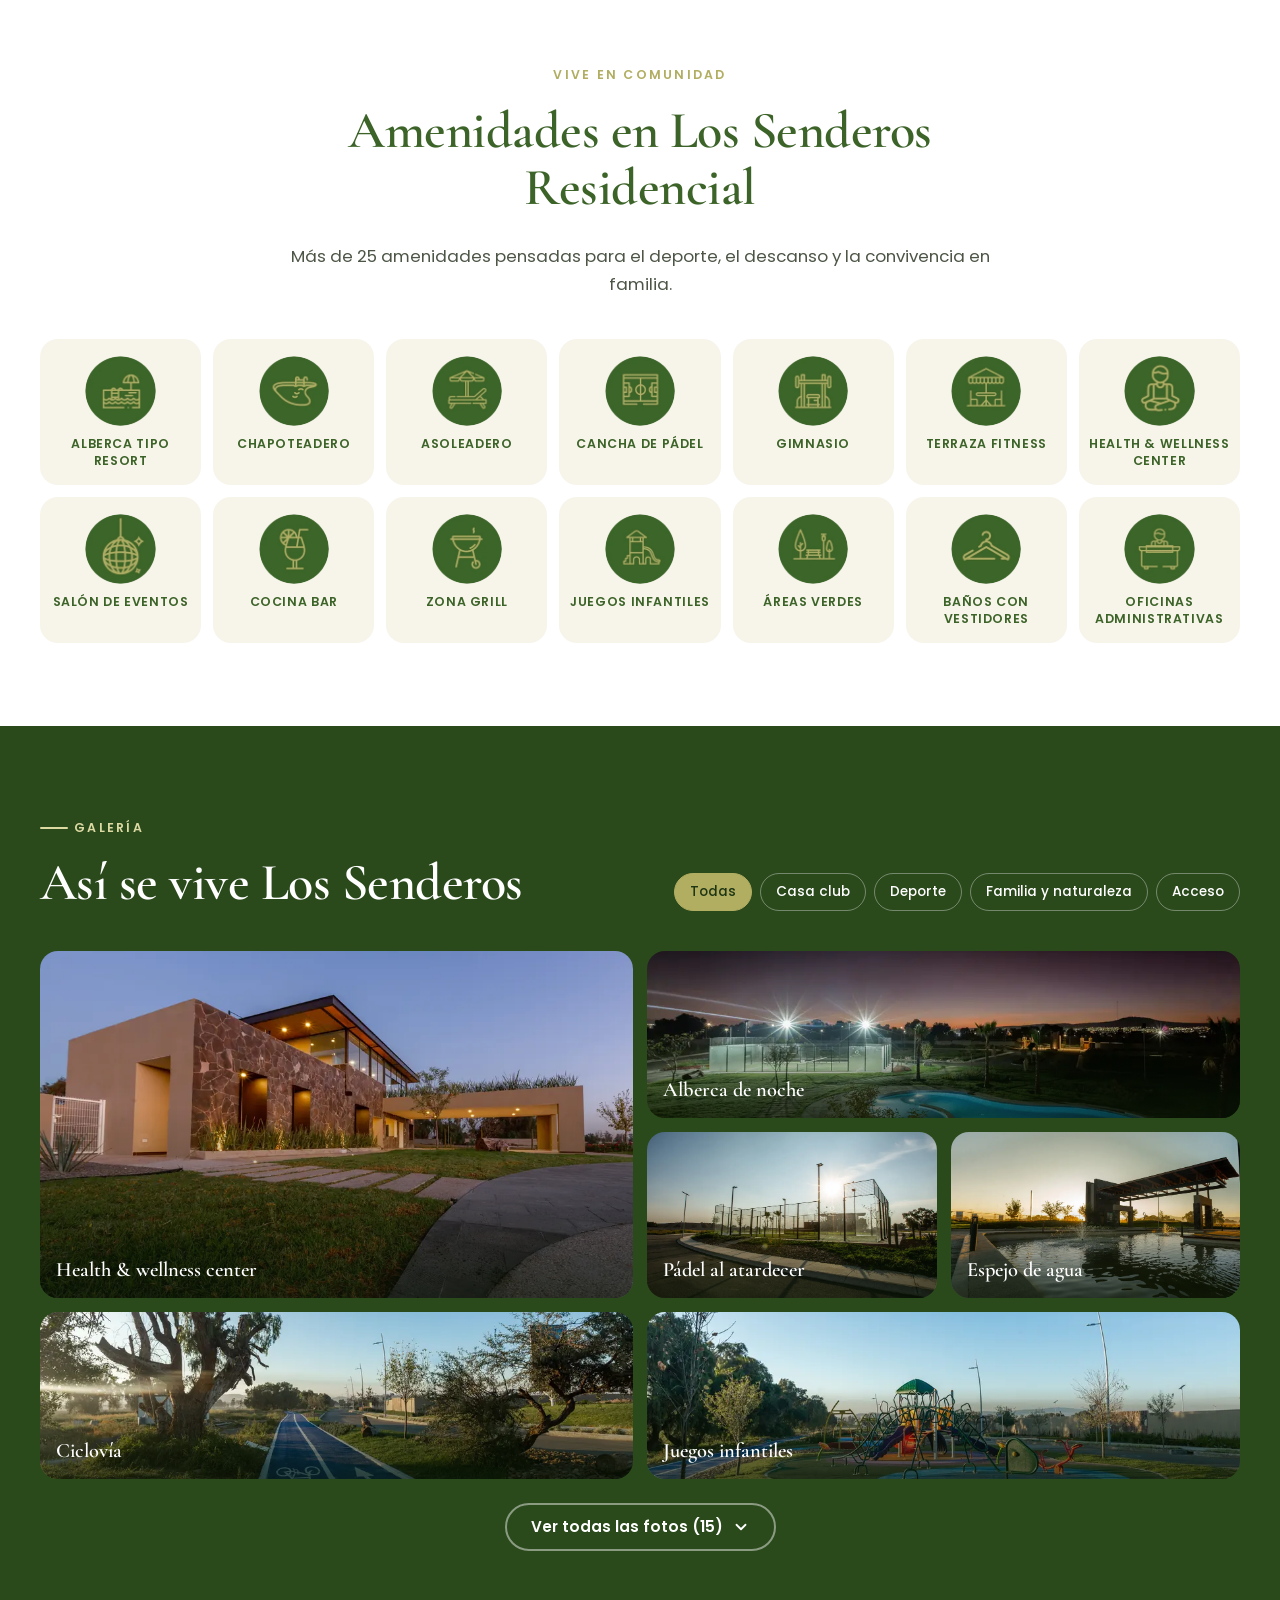
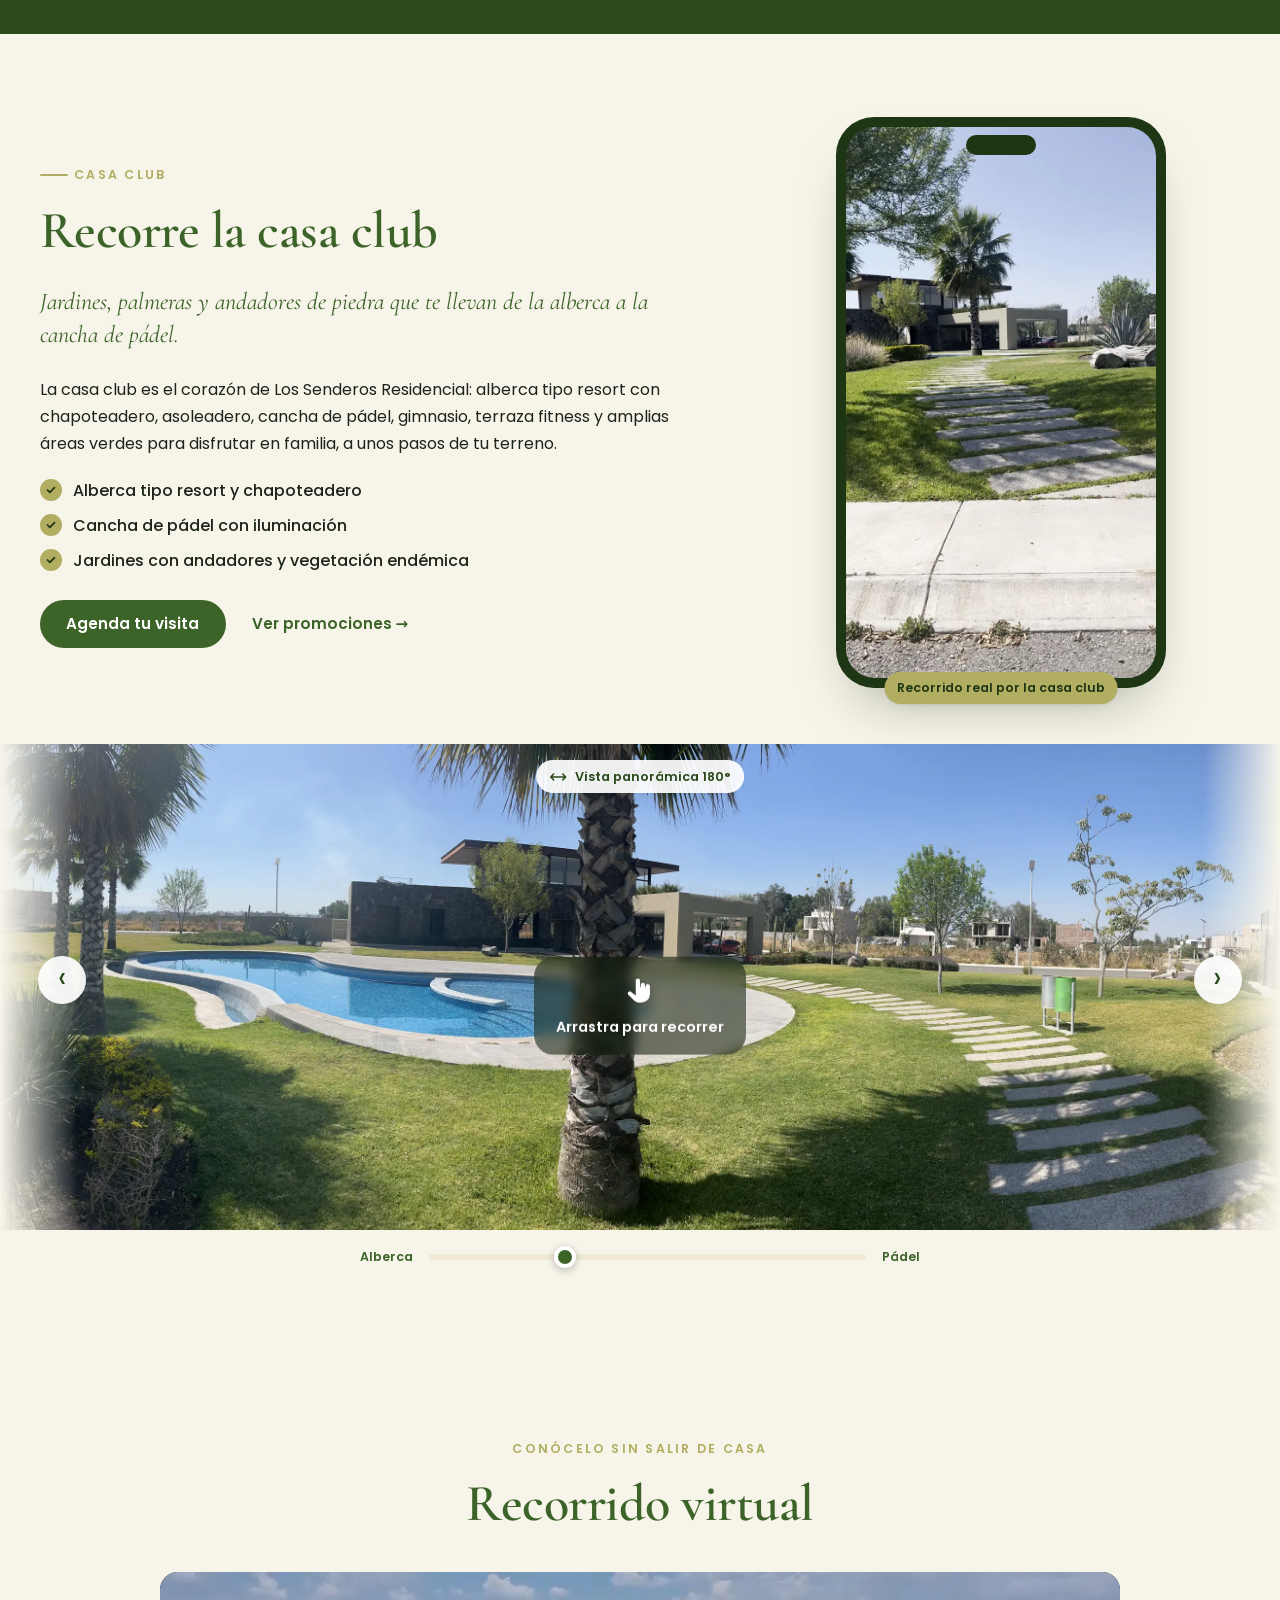
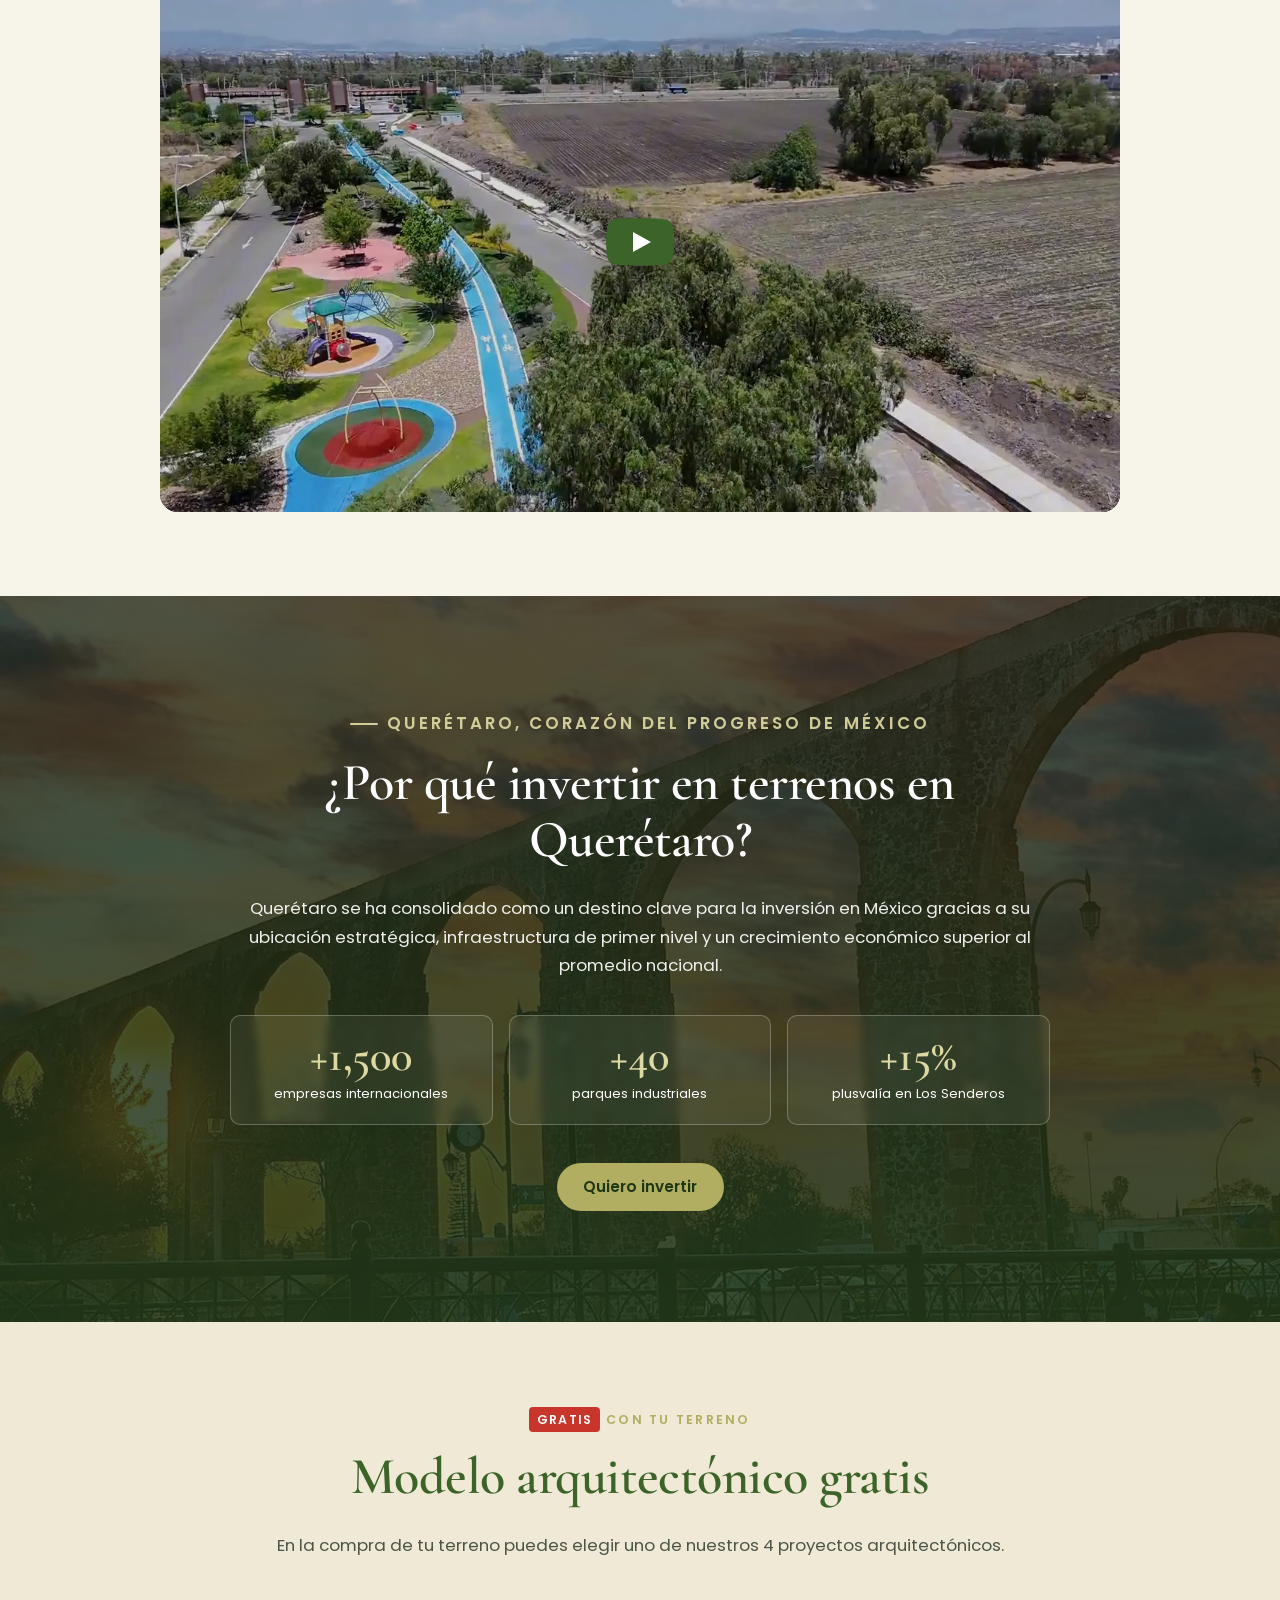
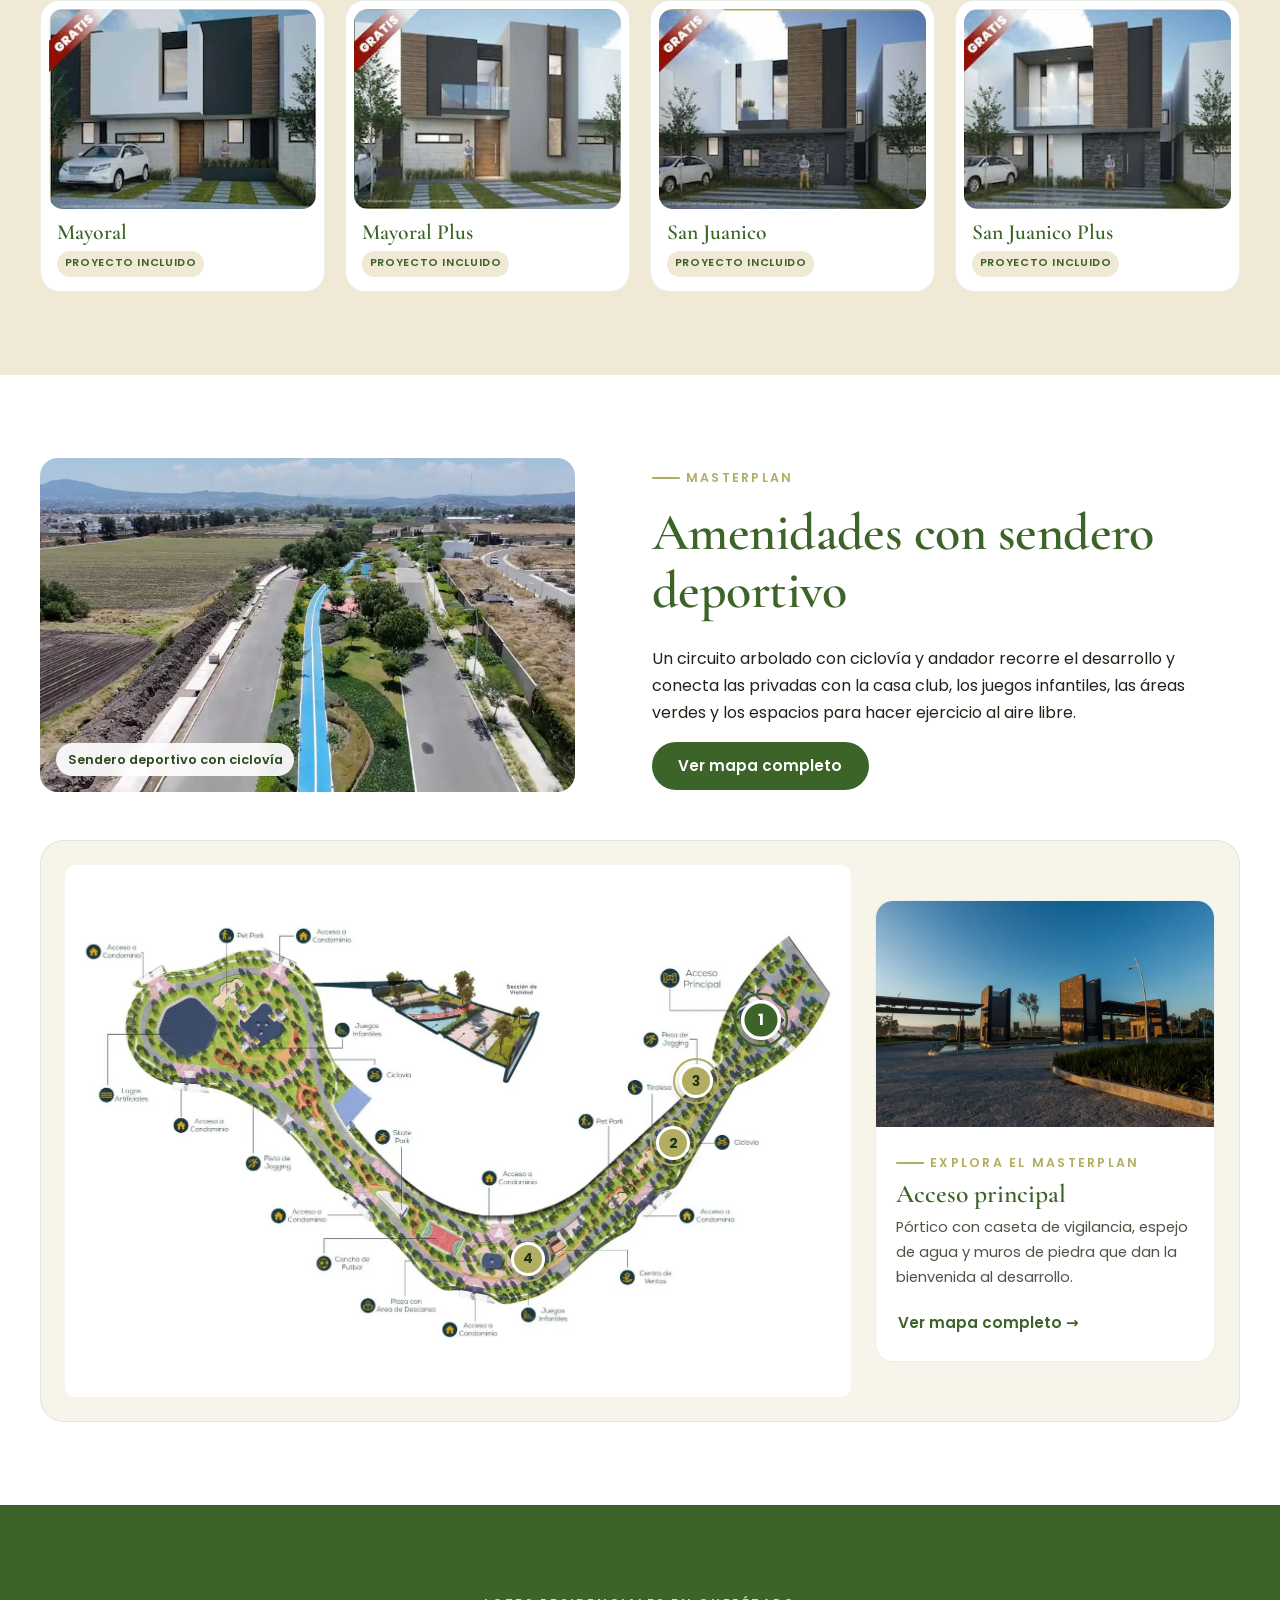
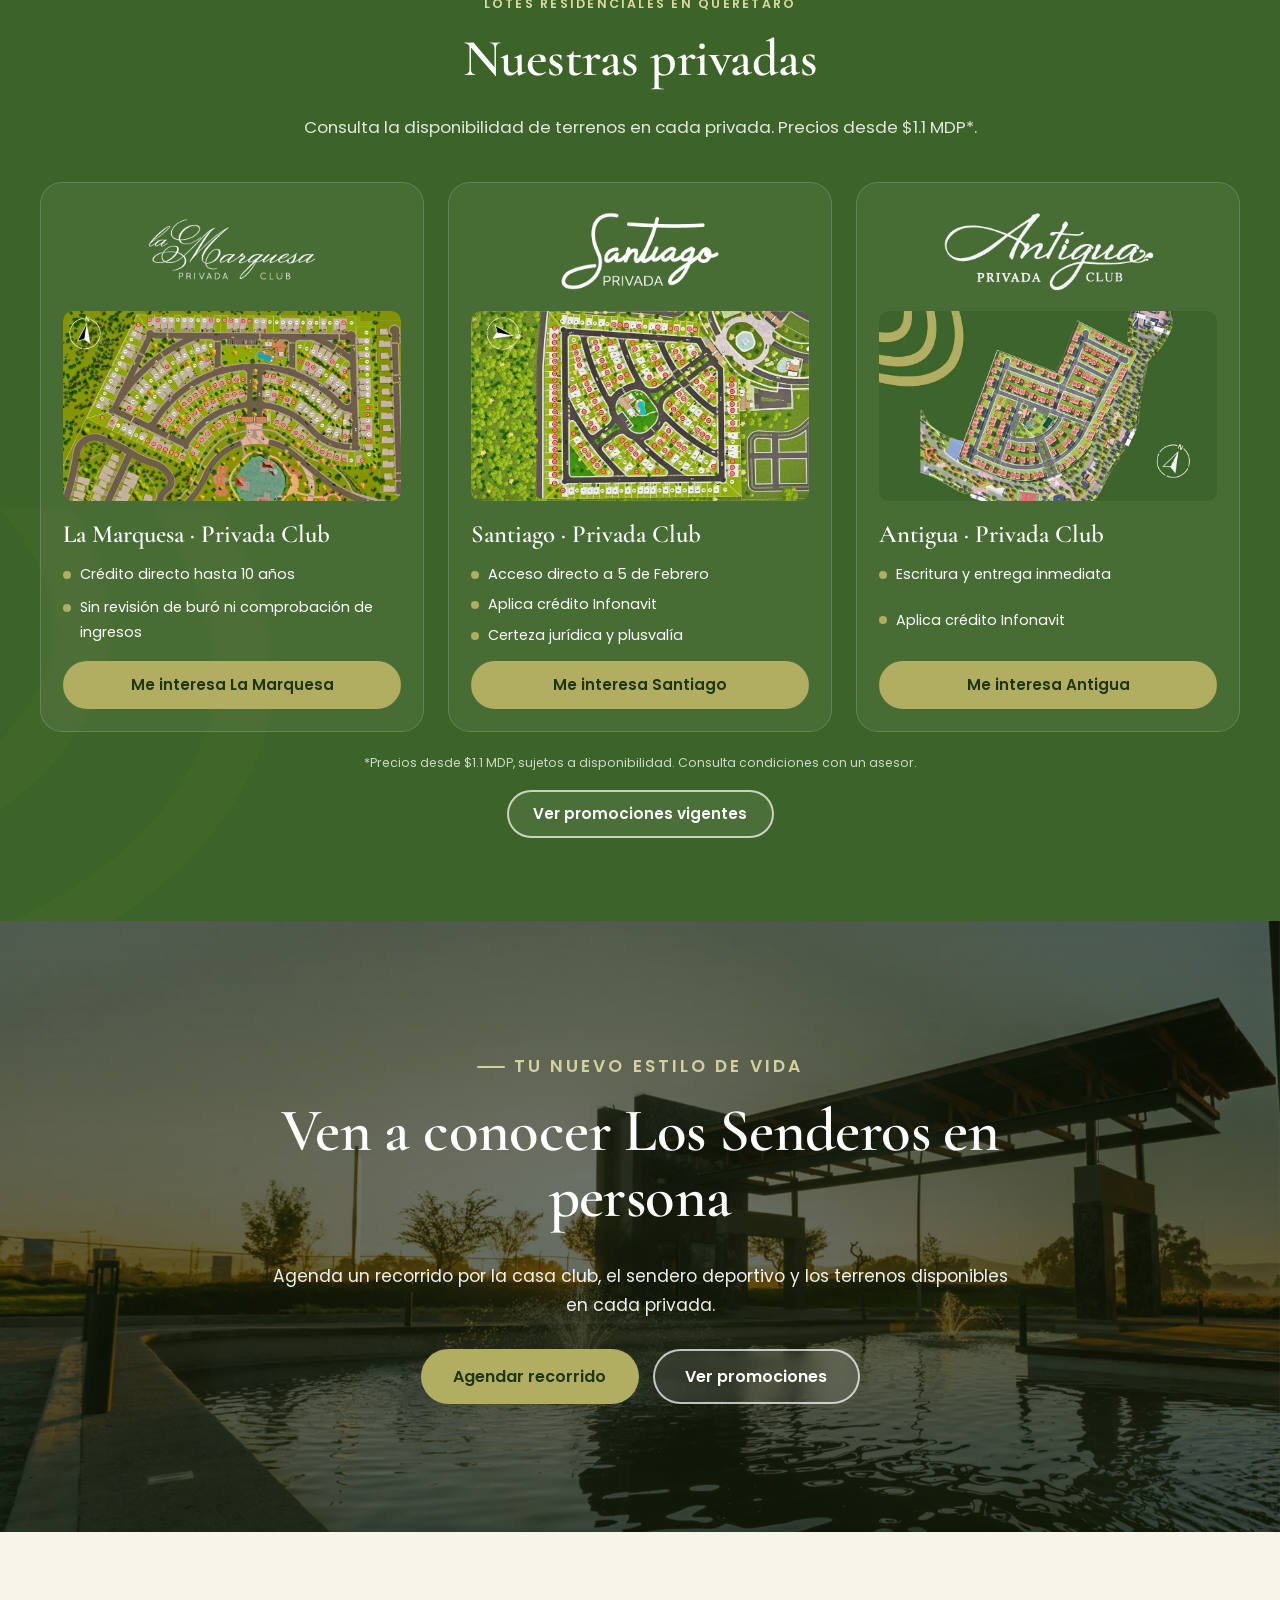
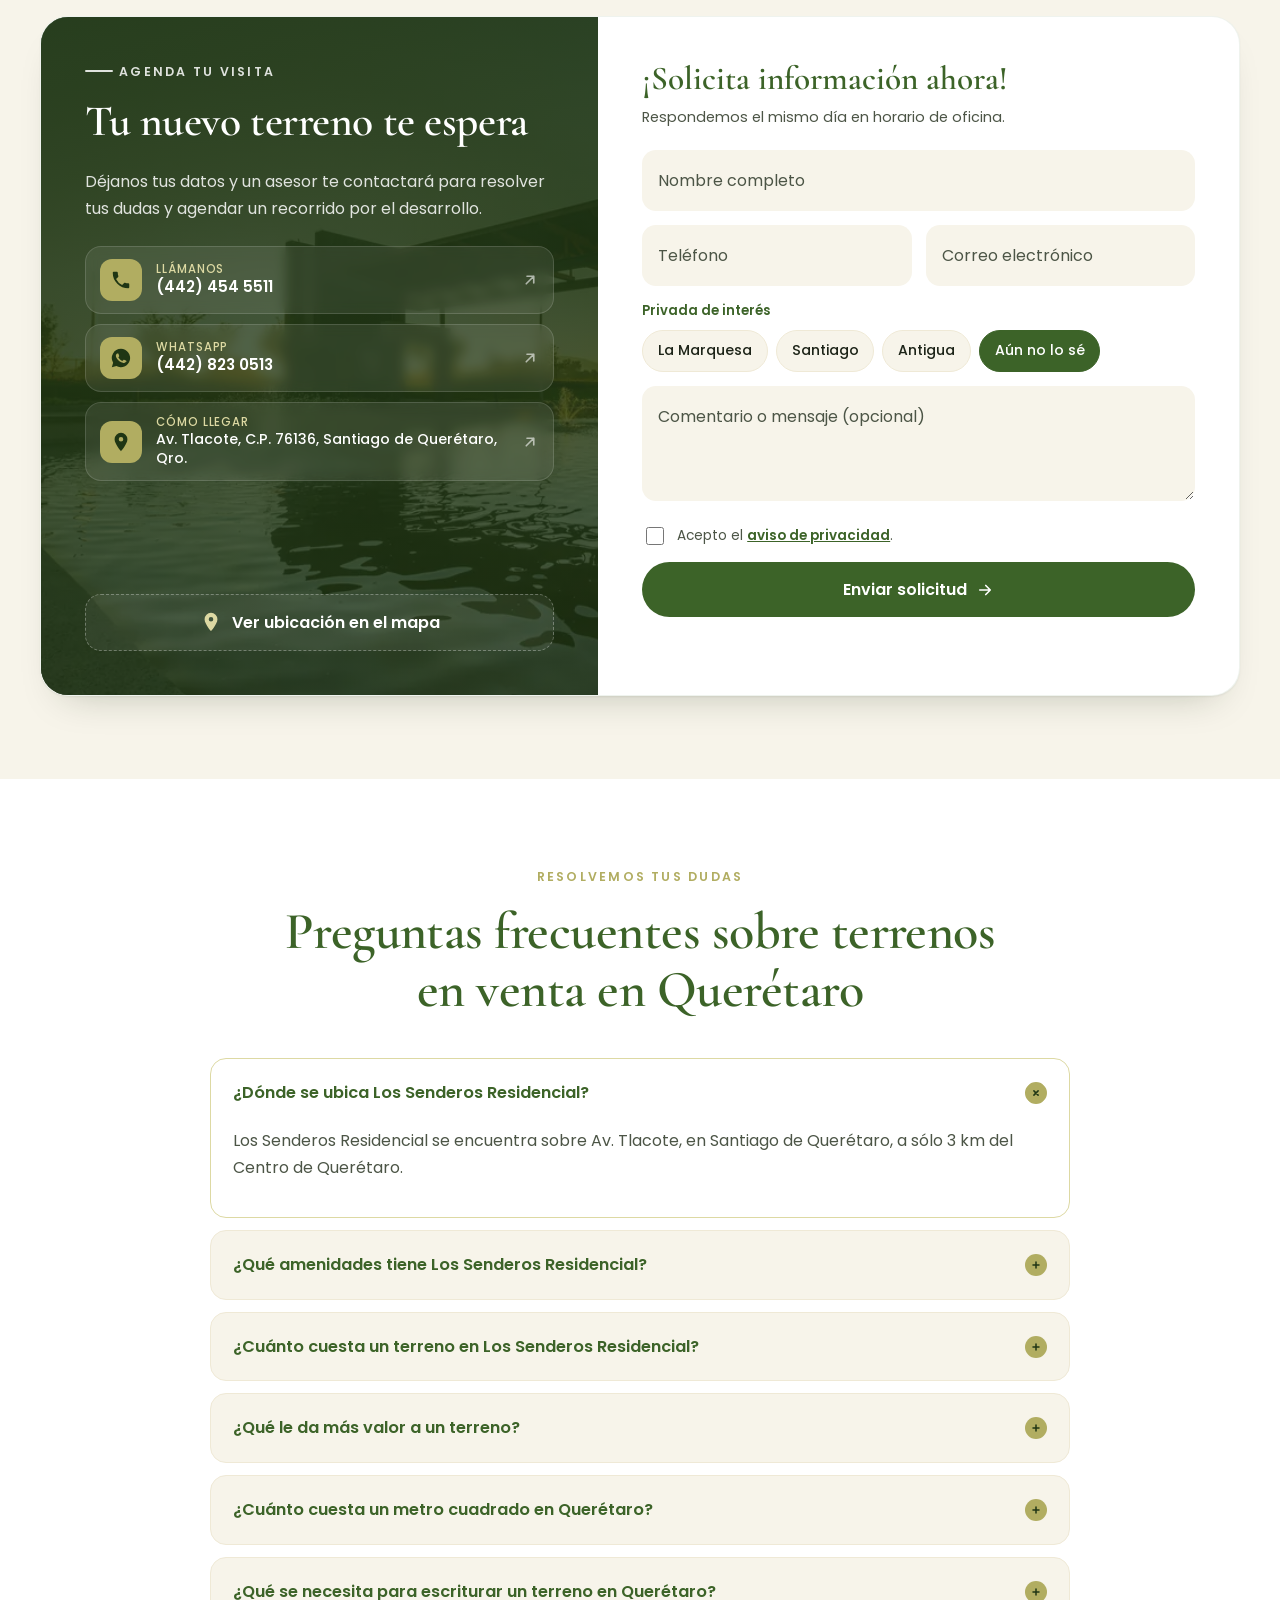
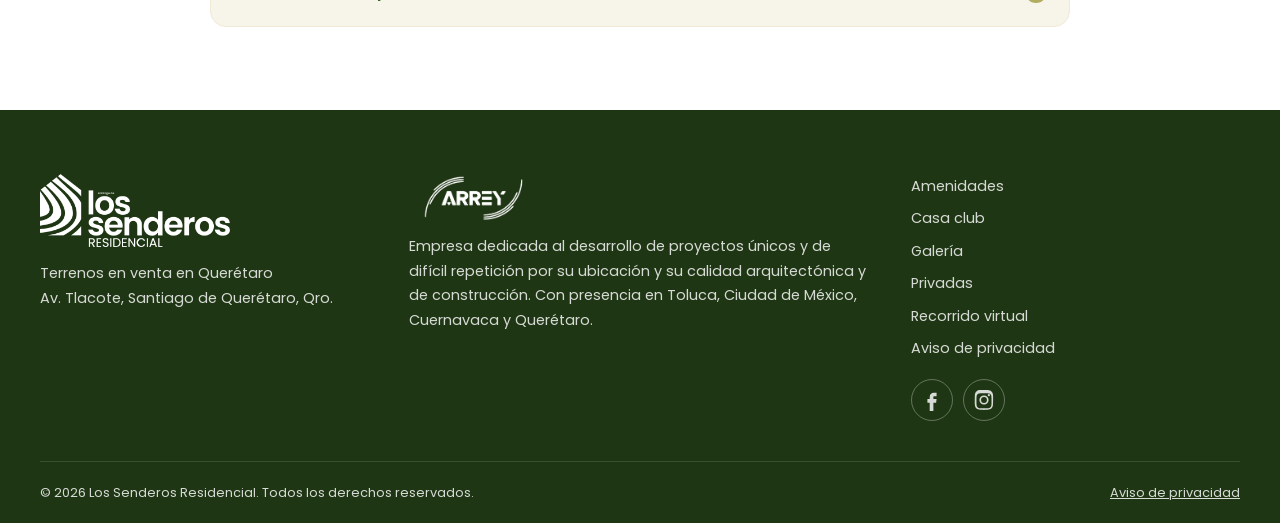
==== commit e9189abd: "Portada nueva con arco y promociones del Buen Fin - Portada rediseñada: titular con Querétaro destac" ====
--- a/index.html
+++ b/index.html
@@ -35,10 +35,10 @@
   <!-- Rendimiento -->
   <link rel="preconnect" href="https://fonts.googleapis.com">
   <link rel="preconnect" href="https://fonts.gstatic.com" crossorigin>
-  <link rel="preload" as="image" href="assets/img/portada-poster-movil.webp" media="(max-width: 767px)" fetchpriority="high">
-  <link rel="preload" as="image" href="assets/img/portada-poster.webp" media="(min-width: 768px)" fetchpriority="high">
+  <link rel="preload" as="image" href="assets/img/portada-poster-movil.webp" media="(max-width: 899px)" fetchpriority="high">
+  <link rel="preload" as="image" href="assets/img/portada-poster.webp" media="(min-width: 900px)" fetchpriority="high">
   <link rel="stylesheet" href="https://fonts.googleapis.com/css2?family=Cormorant+Garamond:ital,wght@0,500;0,600;1,500&family=Poppins:wght@400;500;600&display=swap">
-  <link rel="stylesheet" href="assets/css/styles.css?v=ab92fffa">
+  <link rel="stylesheet" href="assets/css/styles.css?v=f1253419">
 
   <!-- Datos estructurados (schema.org) -->
   <script type="application/ld+json">
@@ -121,7 +121,7 @@
           {
             "@type": "Question",
             "name": "¿Cuánto cuesta un terreno en Los Senderos Residencial?",
-            "acceptedAnswer": { "@type": "Answer", "text": "Los terrenos en las privadas La Marquesa, Santiago y Antigua están disponibles desde $1.1 MDP en pago de contado. Hay promociones vigentes y, en privadas seleccionadas, crédito directo hasta 10 años. Contáctanos para conocer la disponibilidad y el precio actual." }
+            "acceptedAnswer": { "@type": "Answer", "text": "Los terrenos en las privadas La Marquesa, Santiago y Antigua están disponibles desde $1.1 MDP. Hay promociones vigentes, crédito directo hasta 10 años en La Marquesa y crédito Infonavit en Santiago y Antigua. Contáctanos para conocer la disponibilidad y el precio actual." }
           },
           {
             "@type": "Question",
@@ -181,52 +181,73 @@
   <main id="contenido">
 
     <!-- ============ PORTADA ============ -->
-    <section class="hero" aria-labelledby="hero-title">
-      <div class="hero-media" aria-hidden="true">
-        <picture>
-          <source media="(max-width: 767px)" srcset="assets/img/portada-poster-movil.webp">
-          <img class="hero-poster" src="assets/img/portada-poster.webp" alt="" width="1600" height="900" fetchpriority="high">
-        </picture>
-        <video class="hero-video" muted loop playsinline preload="none" disablepictureinpicture
-               data-hero-video
-               data-src-sm="assets/video/portada-854.mp4"
-               data-src-lg="assets/video/portada-1280.mp4"></video>
-      </div>
-
-      <div class="container hero-content">
-        <p class="eyebrow eyebrow--light">Santiago de Querétaro</p>
-        <h1 id="hero-title">Terrenos en venta en Querétaro</h1>
-        <p class="hero-lead">Tu nuevo estilo de vida, rodeado de naturaleza y a minutos de todo.</p>
-
-        <ul class="hero-highlights">
-          <li><span class="check" aria-hidden="true"></span>A sólo 3 km del Centro de Querétaro</li>
-          <li><span class="check" aria-hidden="true"></span>Más de 25 amenidades para disfrutar en familia</li>
-          <li><span class="check" aria-hidden="true"></span>Plusvalía mayor al 15%</li>
-        </ul>
-
-        <div class="hero-actions">
-          <button class="btn btn--gold btn--lg" type="button" data-open-promos>
-            <svg aria-hidden="true" viewBox="0 0 24 24" width="20" height="20"><path fill="currentColor" d="M21.4 11.6 12.4 2.6A2 2 0 0 0 11 2H4a2 2 0 0 0-2 2v7c0 .6.2 1 .6 1.4l9 9a2 2 0 0 0 2.8 0l7-7a2 2 0 0 0 0-2.8zM6.5 8a1.5 1.5 0 1 1 0-3 1.5 1.5 0 0 1 0 3z"/></svg>
-            Accede a promociones
+    <section class="hero hero--v2" aria-labelledby="hero-title">
+      <div class="hero-bg" aria-hidden="true">
+        <img class="hero-ondas" src="assets/img/ondas.webp" alt="" width="600" height="666">
+      </div>
+
+      <div class="container hero-grid">
+        <div class="hero-content">
+          <button class="hero-announce" type="button" data-open-promos>
+            <span class="hero-announce-tag">Buen Fin</span>
+            <span>Descuentos desde $50,000<span class="hide-sm"> · 13 al 17 de noviembre</span></span>
+            <svg aria-hidden="true" viewBox="0 0 24 24" width="16" height="16"><path fill="none" stroke="currentColor" stroke-width="2.4" stroke-linecap="round" stroke-linejoin="round" d="M5 12h14M13 6l6 6-6 6"/></svg>
           </button>
-          <a class="btn btn--ghost btn--lg" href="https://wa.me/5214428230513?text=Hola%2C%20me%20gustar%C3%ADa%20recibir%20m%C3%A1s%20informaci%C3%B3n%20sobre%20Los%20Senderos%20Residencial%2C%20gracias" target="_blank" rel="noopener" data-track="whatsapp_hero">
-            Me interesa invertir
-          </a>
-        </div>
-      </div>
-
-      <a class="hero-scroll" href="#desarrollo" aria-label="Ir a la siguiente sección">
-        <span aria-hidden="true"></span>
-      </a>
-    </section>
-
-    <!-- ============ CIFRAS ============ -->
-    <section class="stats" aria-label="Los Senderos en cifras">
-      <div class="container stats-grid">
-        <div class="stat"><strong data-count="3" data-suffix=" km">3 km</strong><span>del Centro de Querétaro</span></div>
-        <div class="stat"><strong data-count="25" data-prefix="+">+25</strong><span>amenidades</span></div>
-        <div class="stat"><strong data-count="15" data-prefix="+" data-suffix="%">+15%</strong><span>de plusvalía</span></div>
-        <div class="stat"><strong data-count="3">3</strong><span>privadas residenciales</span></div>
+
+          <h1 id="hero-title">Terrenos en venta en <em>Querétaro</em></h1>
+          <p class="hero-lead">Tu nuevo estilo de vida en Los Senderos Residencial: naturaleza, más de 25 amenidades y plusvalía, a sólo 3 km del centro.</p>
+
+          <ul class="hero-chips">
+            <li><strong>3 km</strong><span>del Centro de Querétaro</span></li>
+            <li><strong>+25</strong><span>amenidades en familia</span></li>
+            <li><strong>$1.1 MDP</strong><span>precio desde</span></li>
+          </ul>
+
+          <div class="hero-actions">
+            <button class="btn btn--gold btn--lg" type="button" data-open-promos>
+              <svg aria-hidden="true" viewBox="0 0 24 24" width="20" height="20"><path fill="currentColor" d="M21.4 11.6 12.4 2.6A2 2 0 0 0 11 2H4a2 2 0 0 0-2 2v7c0 .6.2 1 .6 1.4l9 9a2 2 0 0 0 2.8 0l7-7a2 2 0 0 0 0-2.8zM6.5 8a1.5 1.5 0 1 1 0-3 1.5 1.5 0 0 1 0 3z"/></svg>
+              Accede a promociones
+            </button>
+            <a class="btn btn--ghost btn--lg" href="https://wa.me/5214428230513?text=Hola%2C%20me%20gustar%C3%ADa%20recibir%20m%C3%A1s%20informaci%C3%B3n%20sobre%20Los%20Senderos%20Residencial%2C%20gracias" target="_blank" rel="noopener" data-track="whatsapp_hero">
+              Me interesa invertir
+            </a>
+          </div>
+        </div>
+
+        <div class="hero-visual" aria-hidden="true">
+          <div class="hero-arch">
+            <picture>
+              <source media="(max-width: 899px)" srcset="assets/img/portada-poster-movil.webp">
+              <img class="hero-poster" src="assets/img/portada-poster.webp" alt="" width="1600" height="900" fetchpriority="high">
+            </picture>
+            <video class="hero-video" muted loop playsinline preload="none" disablepictureinpicture
+                   data-hero-video
+                   data-src-sm="assets/video/portada-854.mp4"
+                   data-src-lg="assets/video/portada-1280.mp4"></video>
+          </div>
+
+          <svg class="hero-seal" viewBox="0 0 200 200" width="132" height="132">
+            <defs><path id="sealPath" d="M100,100 m-74,0 a74,74 0 1,1 148,0 a74,74 0 1,1 -148,0"/></defs>
+            <circle cx="100" cy="100" r="98" fill="#b1ad61"/>
+            <g class="hero-seal-ring"><text font-size="16" font-weight="600" fill="#1f3614" font-family="Poppins, sans-serif"><textPath href="#sealPath" textLength="462" lengthAdjust="spacing">PLUSVALÍA MAYOR AL 15% • LOS SENDEROS •</textPath></text></g>
+            <text class="hero-seal-num" x="100" y="112" text-anchor="middle" font-size="38" font-weight="600" fill="#1f3614" font-family="Cormorant Garamond, serif">+15%</text>
+          </svg>
+
+          <div class="hero-float hero-float--top">
+            <span class="hero-float-icon">
+              <svg viewBox="0 0 24 24" width="18" height="18"><path fill="currentColor" d="M12 2a7 7 0 0 0-7 7c0 5.2 7 13 7 13s7-7.8 7-13a7 7 0 0 0-7-7zm0 9.5A2.5 2.5 0 1 1 12 6.5a2.5 2.5 0 0 1 0 5z"/></svg>
+            </span>
+            <span><small>Ubicación</small>Av. Tlacote, Querétaro</span>
+          </div>
+          <div class="hero-float hero-float--bottom">
+            <span class="hero-dots"><i></i><i></i><i></i></span>
+            <span><small>3 privadas</small>Marquesa · Santiago · Antigua</span>
+          </div>
+        </div>
+      </div>
+
+      <div class="ticker" aria-hidden="true">
+        <ul class="ticker-track"><li>Alberca tipo resort</li><li>Cancha de pádel</li><li>Ciclovía</li><li>Pista de jogging</li><li>Gimnasio</li><li>Health &amp; wellness center</li><li>Salón de eventos</li><li>Juegos infantiles</li><li>Zona grill</li><li>Pet park</li><li>Áreas verdes</li><li>Casa club</li><li>Alberca tipo resort</li><li>Cancha de pádel</li><li>Ciclovía</li><li>Pista de jogging</li><li>Gimnasio</li><li>Health &amp; wellness center</li><li>Salón de eventos</li><li>Juegos infantiles</li><li>Zona grill</li><li>Pet park</li><li>Áreas verdes</li><li>Casa club</li></ul>
       </div>
     </section>
 
@@ -495,10 +516,11 @@
             <button class="privada-map" type="button" data-lightbox="assets/img/disponibilidad-santiago.webp" data-caption="Disponibilidad · Santiago Privada" aria-label="Ampliar plano de disponibilidad de Santiago">
               <img src="assets/img/disponibilidad-santiago.webp" alt="Plano de disponibilidad de terrenos en Santiago Privada" width="1000" height="563" loading="lazy">
             </button>
-            <h3>Santiago · Privada</h3>
+            <h3>Santiago · Privada Club</h3>
             <ul class="privada-perks">
-              <li>Certeza jurídica</li>
-              <li>Plusvalía y ubicación estratégica</li>
+              <li>Acceso directo a 5 de Febrero</li>
+              <li>Aplica crédito Infonavit</li>
+              <li>Certeza jurídica y plusvalía</li>
             </ul>
             <a class="btn btn--gold btn--block" href="https://wa.me/5214428230513?text=Hola%2C%20me%20interesa%20un%20terreno%20en%20Santiago%20Privada" target="_blank" rel="noopener" data-track="whatsapp_santiago">Me interesa Santiago</a>
           </article>
@@ -510,13 +532,13 @@
             </button>
             <h3>Antigua · Privada Club</h3>
             <ul class="privada-perks">
-              <li>Escritura inmediata</li>
-              <li>Entrega inmediata</li>
+              <li>Escritura y entrega inmediata</li>
+              <li>Aplica crédito Infonavit</li>
             </ul>
             <a class="btn btn--gold btn--block" href="https://wa.me/5214428230513?text=Hola%2C%20me%20interesa%20un%20terreno%20en%20Antigua%20Privada%20Club" target="_blank" rel="noopener" data-track="whatsapp_antigua">Me interesa Antigua</a>
           </article>
         </div>
-        <p class="fine-print">*Precio desde $1.1 MDP aplica en pago de contado. Sujeto a disponibilidad.</p>
+        <p class="fine-print">*Precios desde $1.1 MDP, sujetos a disponibilidad. Consulta condiciones con un asesor.</p>
         <div class="center">
           <button class="btn btn--ghost" type="button" data-open-promos>Ver promociones vigentes</button>
         </div>
@@ -644,7 +666,7 @@
           </details>
           <details class="reveal" name="faq">
             <summary>¿Cuánto cuesta un terreno en Los Senderos Residencial?</summary>
-            <div class="faq-body"><p>Los terrenos en las privadas La Marquesa, Santiago y Antigua están disponibles desde $1.1 MDP en pago de contado. Hay promociones vigentes y, en privadas seleccionadas, crédito directo hasta 10 años. <a href="#contacto">Contáctanos</a> para conocer la disponibilidad y el precio actual.</p></div>
+            <div class="faq-body"><p>Los terrenos en las privadas La Marquesa, Santiago y Antigua están disponibles desde $1.1 MDP. Hay promociones vigentes, crédito directo hasta 10 años en La Marquesa y crédito Infonavit en Santiago y Antigua. <a href="#contacto">Contáctanos</a> para conocer la disponibilidad y el precio actual.</p></div>
           </details>
           <details class="reveal" name="faq">
             <summary>¿Qué le da más valor a un terreno?</summary>
@@ -728,33 +750,36 @@
     <div class="promo-dialog-inner">
       <button class="dialog-close" type="button" data-close aria-label="Cerrar promociones">×</button>
       <header class="promo-head">
-        <p class="eyebrow">Por tiempo limitado</p>
-        <h2 id="promos-title">Promociones vigentes</h2>
+        <p class="eyebrow">Del 13 al 17 de noviembre</p>
+        <h2 id="promos-title">Promociones Buen Fin</h2>
       </header>
 
       <ul class="promo-track" data-promo-track>
         <li class="promo">
-          <img src="assets/img/promo-la-marquesa.webp" alt="Promoción La Marquesa: invierte en tu terreno con crédito directo hasta 10 años, sin revisión de buró y sin comprobación de ingresos, desde $1.1 MDP" width="540" height="540" loading="lazy">
+          <img src="assets/img/promo-buen-fin-la-marquesa.webp" alt="Promoción Buen Fin La Marquesa: terrenos desde $1.1 MDP, descuentos a partir de $50 mil pesos y crédito directo hasta 10 años" width="720" height="900" loading="lazy">
           <div class="promo-body">
+            <span class="promo-kicker">Buen Fin · 13 al 17 de noviembre</span>
             <h3>La Marquesa Privada Club</h3>
-            <p>Crédito directo hasta 10 años, sin revisión de buró y sin comprobación de ingresos. <strong>Desde $1.1 MDP*</strong></p>
-            <a class="btn btn--gold btn--block" href="https://wa.me/5214428230513?text=Hola%2C%20me%20interesa%20la%20promoci%C3%B3n%20de%20La%20Marquesa%20Privada%20Club" target="_blank" rel="noopener" data-track="promo_marquesa">Quiero esta promoción</a>
+            <p>Terrenos desde <strong>$1.1 MDP</strong>, descuentos a partir de <strong>$50,000</strong> y crédito directo hasta 10 años.</p>
+            <a class="btn btn--gold btn--block" href="https://wa.me/5214428230513?text=Hola%2C%20me%20interesa%20la%20promoci%C3%B3n%20del%20Buen%20Fin%20en%20La%20Marquesa%20Privada%20Club" target="_blank" rel="noopener" data-track="promo_la_marquesa">Quiero esta promoción</a>
           </div>
         </li>
         <li class="promo">
-          <img src="assets/img/promo-antigua.webp" alt="Promoción Antigua: escritura y entrega inmediata, desde $1.1 MDP" width="540" height="540" loading="lazy">
+          <img src="assets/img/promo-buen-fin-santiago.webp" alt="Promoción Buen Fin Santiago: terreno desde $1.1 MDP, acceso directo a 5 de Febrero, descuentos a partir de $50 mil pesos y crédito Infonavit" width="720" height="900" loading="lazy">
           <div class="promo-body">
-            <h3>Antigua Privada Club</h3>
-            <p>Escritura y entrega inmediata. <strong>Desde $1.1 MDP*</strong></p>
-            <a class="btn btn--gold btn--block" href="https://wa.me/5214428230513?text=Hola%2C%20me%20interesa%20la%20promoci%C3%B3n%20de%20Antigua%20Privada%20Club" target="_blank" rel="noopener" data-track="promo_antigua">Quiero esta promoción</a>
+            <span class="promo-kicker">Buen Fin · 13 al 17 de noviembre</span>
+            <h3>Santiago Privada Club</h3>
+            <p>Tu terreno desde <strong>$1.1 MDP</strong> con acceso directo a 5 de Febrero, descuentos a partir de <strong>$50,000</strong> y crédito Infonavit.</p>
+            <a class="btn btn--gold btn--block" href="https://wa.me/5214428230513?text=Hola%2C%20me%20interesa%20la%20promoci%C3%B3n%20del%20Buen%20Fin%20en%20Santiago%20Privada%20Club" target="_blank" rel="noopener" data-track="promo_santiago">Quiero esta promoción</a>
           </div>
         </li>
         <li class="promo">
-          <img src="assets/img/promo-santiago.webp" alt="Promoción Santiago: certeza jurídica, plusvalía y ubicación estratégica, desde $1.1 MDP" width="540" height="540" loading="lazy">
+          <img src="assets/img/promo-buen-fin-antigua.webp" alt="Promoción Buen Fin Antigua: terrenos desde $1.1 MDP y descuentos a partir de $50 mil pesos" width="720" height="900" loading="lazy">
           <div class="promo-body">
-            <h3>Santiago Privada</h3>
-            <p>Certeza jurídica, plusvalía y ubicación estratégica. <strong>Desde $1.1 MDP*</strong></p>
-            <a class="btn btn--gold btn--block" href="https://wa.me/5214428230513?text=Hola%2C%20me%20interesa%20la%20promoci%C3%B3n%20de%20Santiago%20Privada" target="_blank" rel="noopener" data-track="promo_santiago">Quiero esta promoción</a>
+            <span class="promo-kicker">Buen Fin · 13 al 17 de noviembre</span>
+            <h3>Antigua Privada Club</h3>
+            <p>Terrenos desde <strong>$1.1 MDP</strong> y descuentos a partir de <strong>$50,000</strong>. Aplica crédito Infonavit.</p>
+            <a class="btn btn--gold btn--block" href="https://wa.me/5214428230513?text=Hola%2C%20me%20interesa%20la%20promoci%C3%B3n%20del%20Buen%20Fin%20en%20Antigua%20Privada%20Club" target="_blank" rel="noopener" data-track="promo_antigua">Quiero esta promoción</a>
           </div>
         </li>
       </ul>
@@ -764,7 +789,7 @@
         <div class="promo-dots" data-promo-dots></div>
         <button class="icon-btn icon-btn--dark" type="button" data-promo-next aria-label="Promoción siguiente">›</button>
       </div>
-      <p class="fine-print">*Aplica en pago de contado. Sujeto a disponibilidad.</p>
+      <p class="fine-print">Descuentos válidos del 13 al 17 de noviembre. Sujeto a disponibilidad; consulta condiciones con un asesor.</p>
     </div>
   </dialog>
 
--- a/assets/css/styles.css
+++ b/assets/css/styles.css
@@ -954,3 +954,142 @@
 @media (max-width: 767px) {
   .hero-media::after { background: linear-gradient(180deg, rgb(12 26 6 / .78) 0%, rgb(12 26 6 / .72) 50%, rgb(12 26 6 / .88) 100%); }
 }
+
+/* =====================================================================
+   v5 — Portada moderna (arco con video) y promociones Buen Fin
+   ===================================================================== */
+.hero--v2 {
+  min-height: auto; display: block; overflow: hidden; isolation: isolate;
+  padding: calc(var(--header-h) + clamp(28px, 5vw, 64px)) 0 0;
+  background:
+    radial-gradient(ellipse 60% 70% at 85% 30%, rgb(177 173 97 / .22), transparent 60%),
+    radial-gradient(ellipse 50% 60% at 0% 100%, rgb(77 122 53 / .45), transparent 60%),
+    linear-gradient(160deg, #1f3614 0%, #2a4a1c 55%, #1a2f10 100%);
+}
+.hero--v2 .hero-bg { position: absolute; inset: 0; z-index: -1; pointer-events: none; overflow: hidden; }
+.hero-ondas { position: absolute; left: -160px; top: 60px; width: 560px; opacity: .08; filter: brightness(3); }
+.hero-grid { display: grid; grid-template-columns: 1.05fr .95fr; gap: clamp(28px, 5vw, 72px); align-items: center; }
+.hero--v2 .hero-content { max-width: 640px; }
+
+.hero-announce {
+  display: inline-flex; align-items: center; gap: 10px; margin-bottom: 22px;
+  padding: 6px 14px 6px 6px; border-radius: 999px; border: 1px solid rgb(255 255 255 / .2);
+  background: rgb(255 255 255 / .08); color: #fff; font-size: .85rem; font-weight: 500; text-align: left;
+  backdrop-filter: blur(8px); transition: background .25s, border-color .25s;
+}
+.hero-announce:hover { background: rgb(255 255 255 / .14); border-color: var(--gold-300); }
+.hero-announce-tag { background: #d7262f; color: #fff; font-weight: 700; font-size: .72rem; letter-spacing: .06em; text-transform: uppercase; padding: .4em .8em; border-radius: 999px; }
+.hero-announce svg { transition: transform .25s var(--ease); }
+.hero-announce:hover svg { transform: translateX(3px); }
+
+.hero--v2 h1 {
+  font-size: clamp(2.9rem, 6.4vw, 5.6rem); line-height: .95; max-width: 10ch; text-shadow: none; margin-bottom: .35em;
+}
+.hero--v2 h1 em {
+  font-style: italic; color: var(--gold-400); position: relative; white-space: nowrap;
+}
+.hero--v2 h1 em::after {
+  content: ""; position: absolute; left: 2%; right: 4%; bottom: .02em; height: .09em; border-radius: 99px;
+  background: linear-gradient(90deg, var(--gold-500), transparent); opacity: .7;
+}
+.hero--v2 .hero-lead { max-width: 46ch; font-size: clamp(1rem, 1.4vw, 1.15rem); color: rgb(255 255 255 / .82); text-shadow: none; }
+
+.hero-chips { list-style: none; padding: 0; margin: 26px 0 30px; display: flex; flex-wrap: wrap; gap: 10px; }
+.hero-chips li {
+  display: grid; padding: 10px 16px; border-radius: 16px; min-width: 128px;
+  background: rgb(255 255 255 / .06); border: 1px solid rgb(255 255 255 / .14);
+}
+.hero-chips strong { font-family: var(--font-display); font-size: 1.7rem; line-height: 1; color: var(--gold-300); font-weight: 600; }
+.hero-chips span { font-size: .78rem; color: rgb(255 255 255 / .75); margin-top: 4px; }
+
+/* Arco con el video */
+.hero-visual { position: relative; padding: 18px 0 30px; }
+.hero-arch {
+  position: relative; width: min(100%, 480px); margin-left: auto; aspect-ratio: 4 / 5; max-height: 72vh;
+  border-radius: 999px 999px 28px 28px; overflow: hidden; background: var(--green-800);
+  box-shadow: 0 40px 80px -30px rgb(0 0 0 / .6), 0 0 0 8px rgb(255 255 255 / .05);
+}
+.hero-arch .hero-poster, .hero-arch .hero-video {
+  position: absolute; inset: 0; width: 100%; height: 100%; object-fit: cover; filter: none; transform: none;
+}
+.hero-arch::after { content: ""; position: absolute; inset: 0; background: linear-gradient(180deg, transparent 55%, rgb(15 28 8 / .45)); }
+.hero-seal { position: absolute; left: max(0px, calc(50% - 300px)); top: 6%; z-index: 2; filter: drop-shadow(0 12px 24px rgb(0 0 0 / .35)); }
+.hero-seal-ring { transform-origin: 100px 100px; transform-box: view-box; animation: spin 22s linear infinite; }
+@keyframes spin { to { transform: rotate(360deg); } }
+.hero-float {
+  position: absolute; z-index: 2; display: flex; align-items: center; gap: 10px;
+  background: rgb(255 255 255 / .94); color: var(--green-900); border-radius: 16px; padding: 10px 14px;
+  box-shadow: 0 18px 40px -16px rgb(0 0 0 / .45); font-weight: 600; font-size: .88rem; line-height: 1.25;
+  animation: float 6s ease-in-out infinite;
+}
+.hero-float small { display: block; font-size: .68rem; font-weight: 600; letter-spacing: .08em; text-transform: uppercase; color: var(--gold-500); }
+.hero-float--top { right: -8px; top: 24%; }
+.hero-float--bottom { left: max(0px, calc(50% - 280px)); bottom: 54px; animation-delay: -3s; }
+.hero-float-icon { width: 34px; height: 34px; border-radius: 10px; display: grid; place-items: center; background: var(--green-700); color: var(--gold-300); }
+.hero-dots { display: flex; }
+.hero-dots i { width: 26px; height: 26px; border-radius: 50%; border: 2px solid #fff; margin-left: -8px; background: var(--gold-500); }
+.hero-dots i:first-child { margin-left: 0; background: var(--green-700); }
+.hero-dots i:last-child { background: var(--green-600); }
+@keyframes float { 50% { transform: translateY(-8px); } }
+
+/* Cinta de amenidades */
+.ticker { margin-top: clamp(32px, 5vw, 56px); border-top: 1px solid rgb(255 255 255 / .1); background: rgb(0 0 0 / .14); overflow: hidden; }
+.ticker-track {
+  list-style: none; margin: 0; padding: 16px 0; display: flex; width: max-content;
+  animation: ticker 40s linear infinite;
+}
+.ticker-track li {
+  display: flex; align-items: center; gap: 28px; padding-right: 28px; white-space: nowrap;
+  font-family: var(--font-display); font-size: clamp(1.1rem, 1.6vw, 1.4rem); color: rgb(255 255 255 / .85);
+}
+.ticker-track li::after { content: ""; width: 8px; height: 8px; border-radius: 50%; background: var(--gold-500); }
+@keyframes ticker { to { transform: translateX(-50%); } }
+.ticker:hover .ticker-track { animation-play-state: paused; }
+
+/* El encabezado se integra con la portada verde */
+.hero--v2 ~ * { }
+@media (max-width: 899px) {
+  .hero-grid { grid-template-columns: 1fr; }
+  .hero--v2 h1 { max-width: none; }
+  .hero-visual { padding: 0 0 10px; }
+  .hero-arch { width: min(100%, 420px); margin: 0 auto; aspect-ratio: 1 / 1; max-height: none; }
+  .hero-seal { width: 104px; height: 104px; left: 0; top: -14px; }
+  .hero-float--top { right: 0; top: auto; bottom: 34%; }
+  .hero-float--bottom { left: 0; bottom: 0; }
+}
+@media (max-width: 480px) {
+  .hero-chips li { min-width: 0; flex: 1 1 30%; padding: 8px 10px; }
+  .hero-chips strong { font-size: 1.35rem; }
+  .hero-chips span { font-size: .7rem; }
+  .hero-announce { font-size: .76rem; }
+  .hero-float { font-size: .78rem; padding: 8px 10px; }
+  .hero-float--top { display: none; }
+}
+@media (prefers-reduced-motion: reduce) { .ticker-track, .hero-seal-ring, .hero-float { animation: none; } }
+
+/* ---------- Popup de promociones con imágenes verticales (4:5) ---------- */
+.promo-dialog { width: min(100% - 32px, 820px); }
+.promo { flex-direction: row; align-items: center; gap: 22px; }
+.promo img { width: 46%; max-width: none; aspect-ratio: 4 / 5; object-fit: cover; margin: 0; }
+.promo-body { flex: 1; }
+.promo-kicker { display: inline-block; font-size: .72rem; font-weight: 700; letter-spacing: .06em; text-transform: uppercase; color: #fff; background: #d7262f; padding: .35em .8em; border-radius: 999px; margin-bottom: 10px; }
+.promo-body h3 { font-size: clamp(1.5rem, 2.6vw, 2rem); }
+.promo-body p { font-size: .95rem; }
+@media (max-height: 760px) and (min-width: 600px) { .promo img { width: 38%; } }
+@media (max-width: 640px) {
+  .promo { flex-direction: column; align-items: stretch; gap: 10px; }
+  .promo img { width: auto; height: min(46vh, 420px); height: min(46dvh, 420px); margin: 0 auto; }
+  .promo-kicker { margin-bottom: 6px; }
+}
+@media (max-width: 480px) and (max-height: 620px) {
+  .promo img { height: 36dvh; }
+}
+.hero-announce-tag { white-space: nowrap; }
+@media (max-width: 520px) {
+  .hide-sm { display: none; }
+  .promo-kicker { display: none; }
+  .promo img { height: min(40vh, 380px); height: min(40dvh, 380px); }
+  .promo-body h3 { font-size: 1.4rem; margin-bottom: 2px; }
+  .promo-body p { font-size: .86rem; margin-bottom: 10px; }
+  .hero--v2 .hero-lead { font-size: 1rem; }
+}
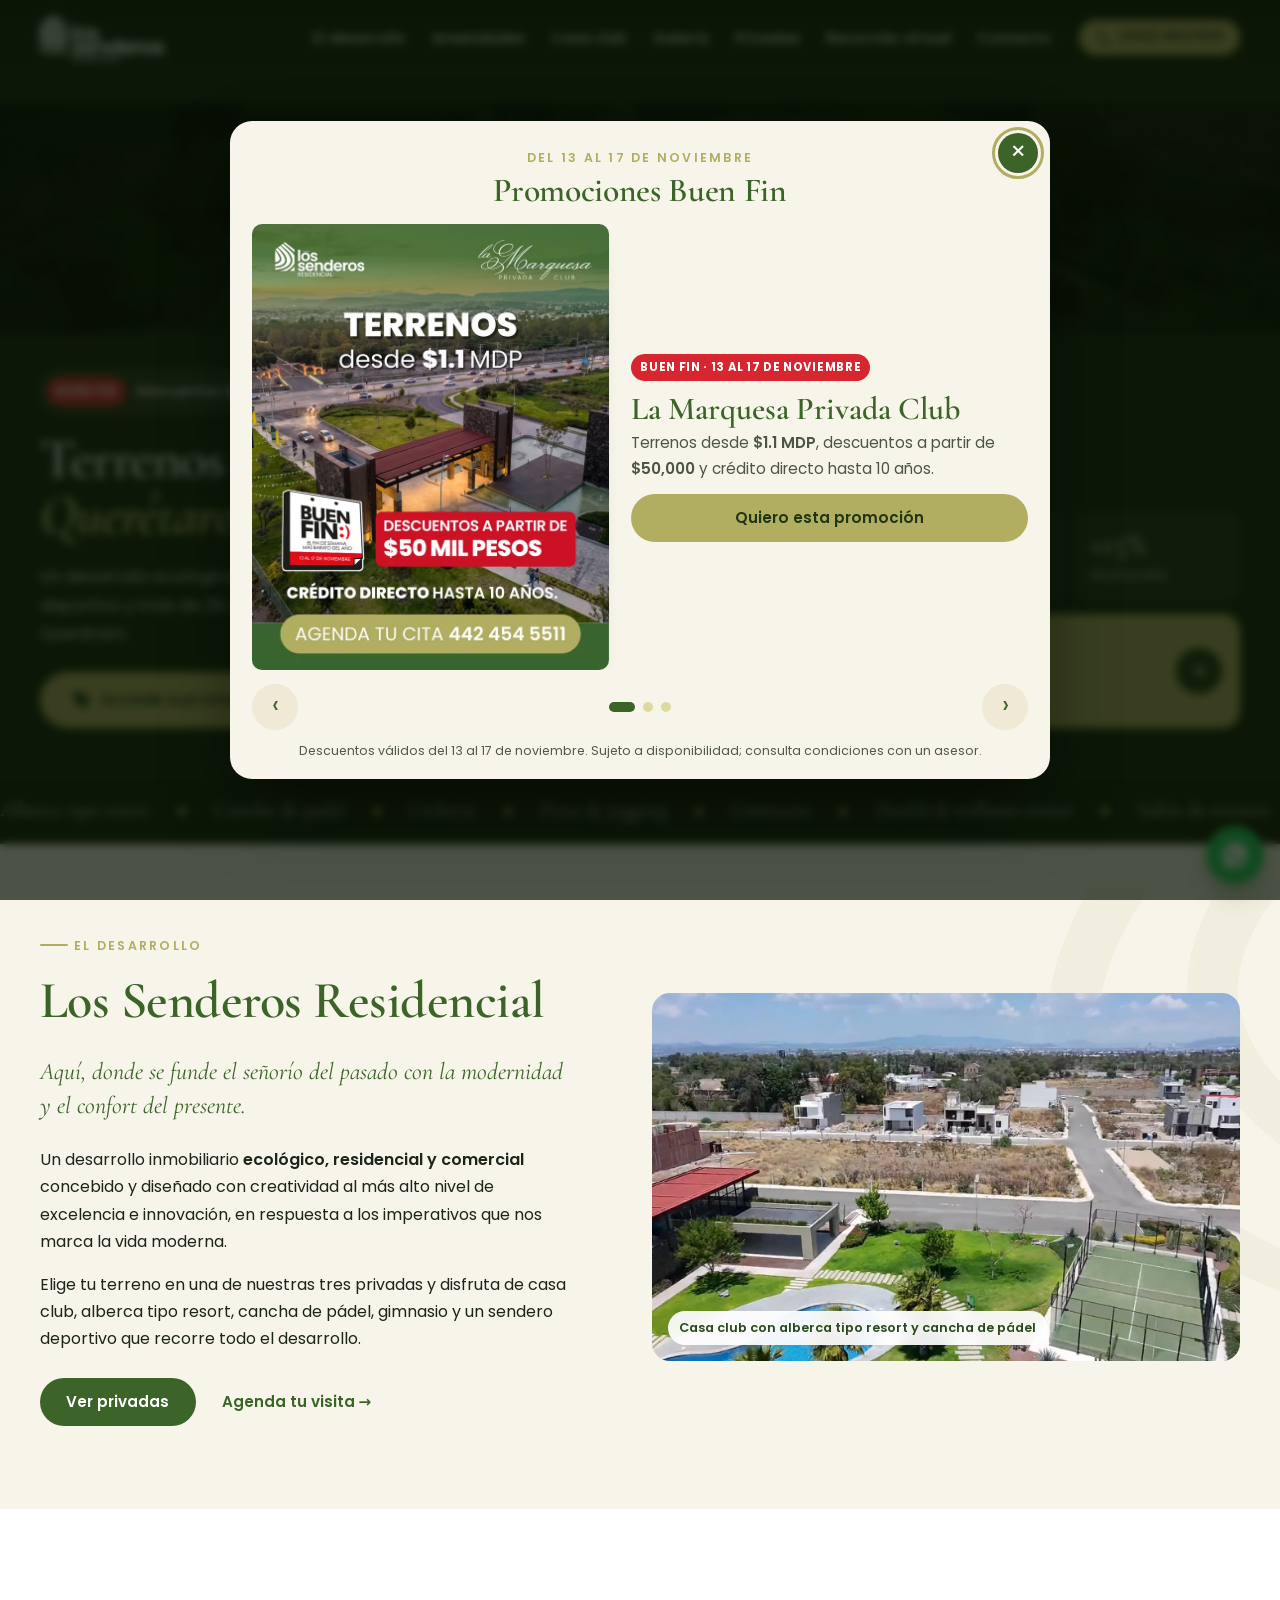
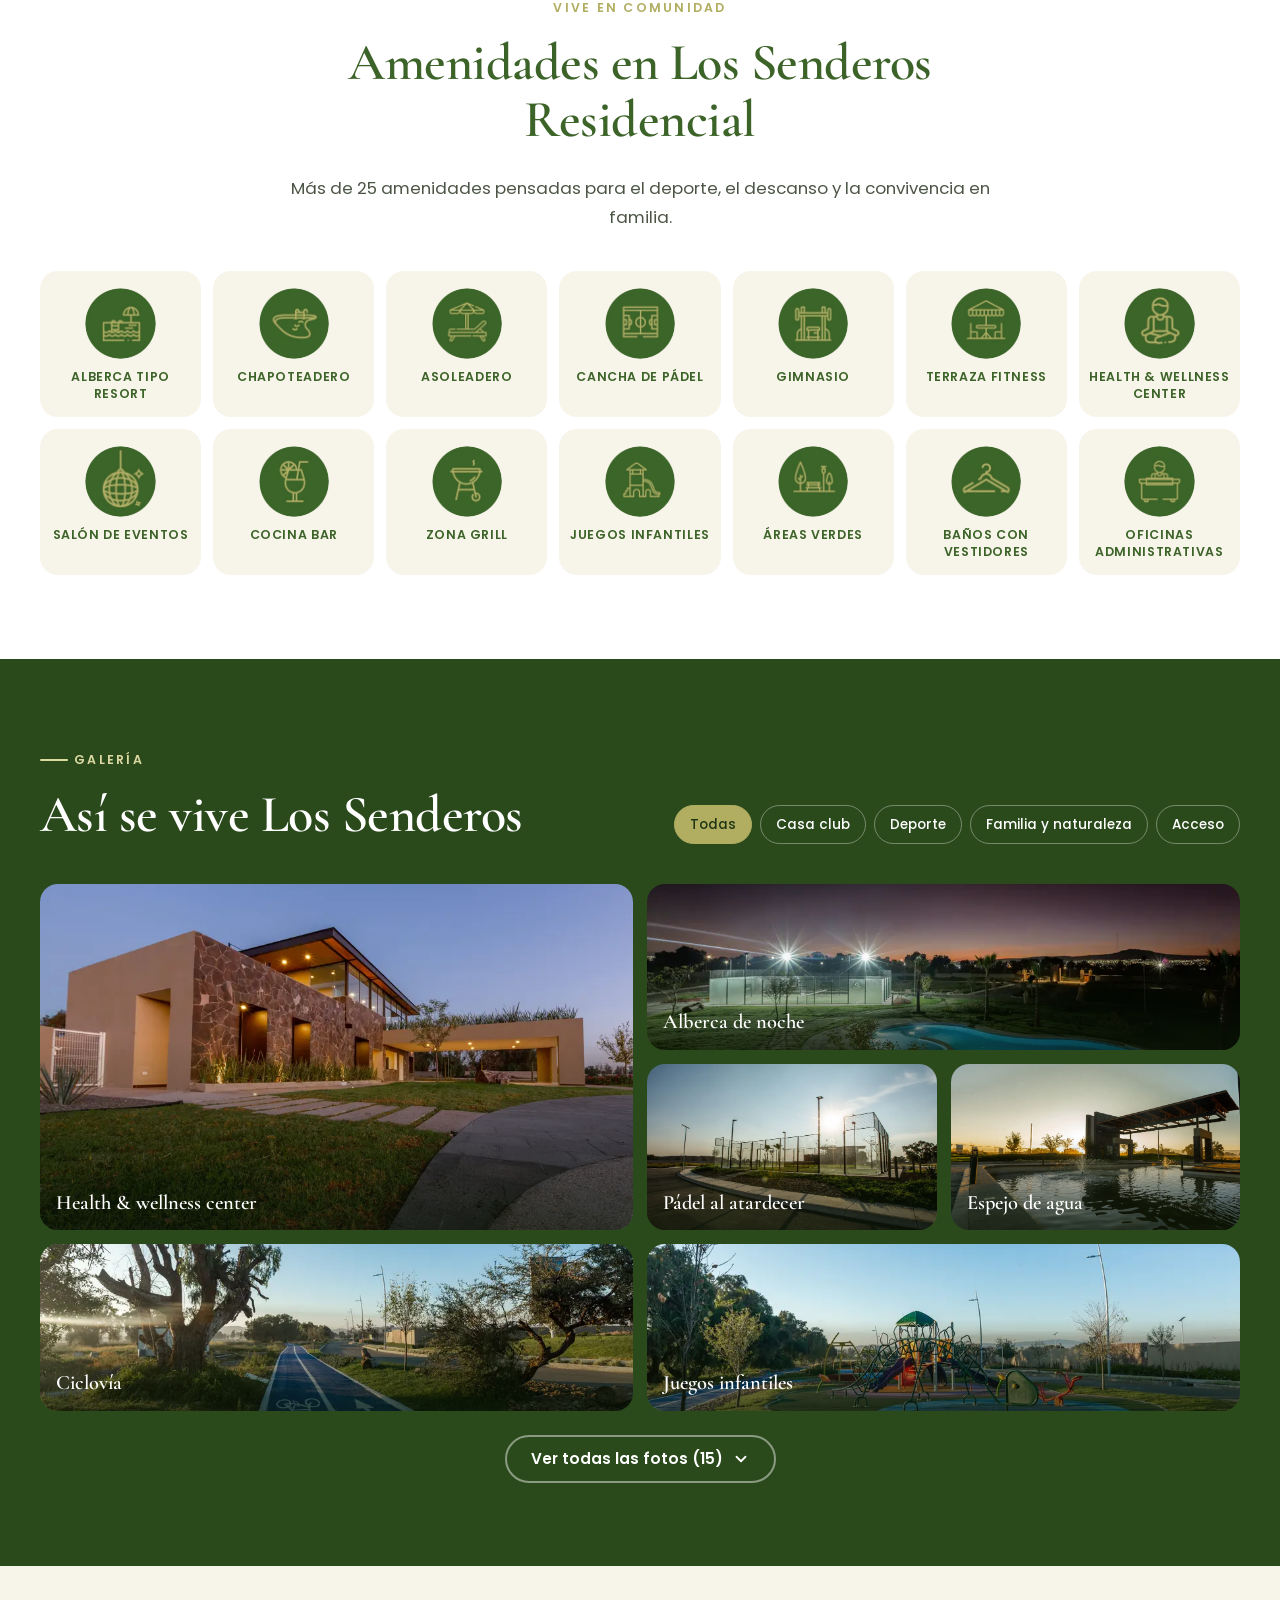
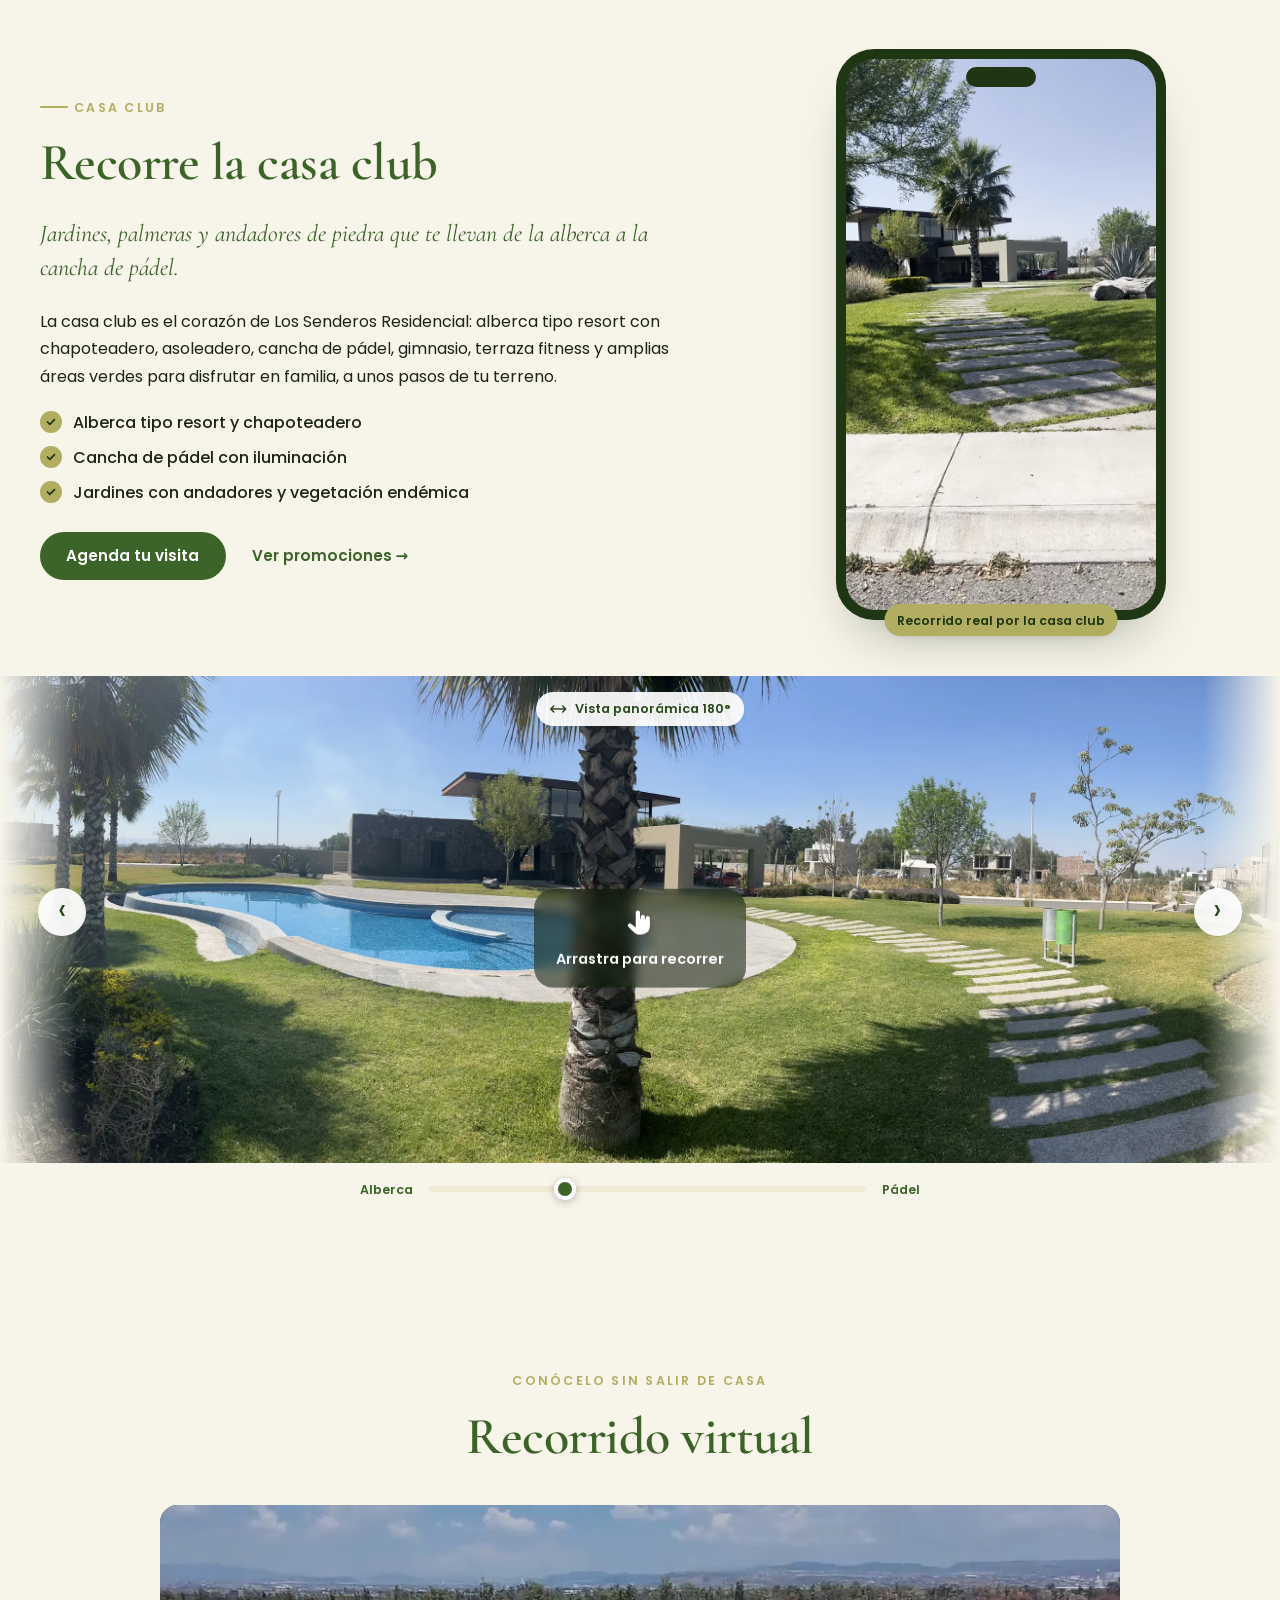
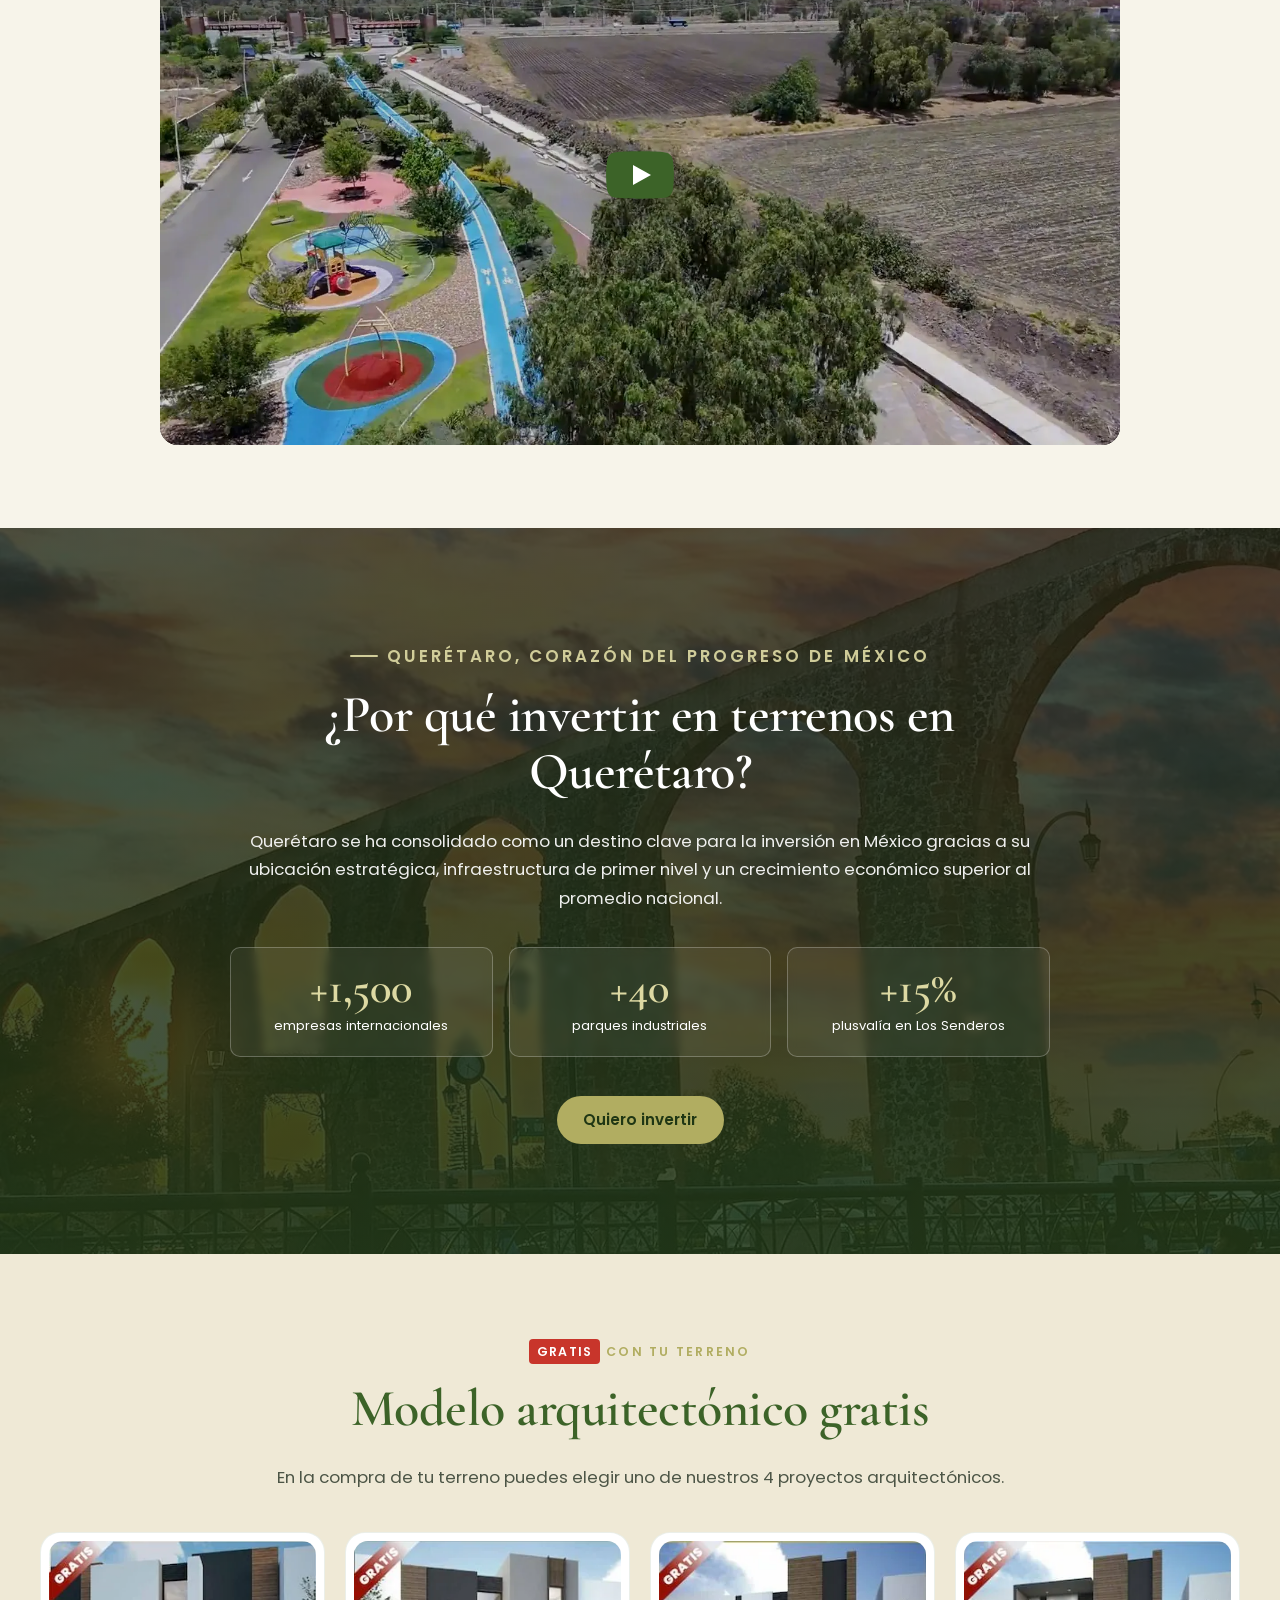
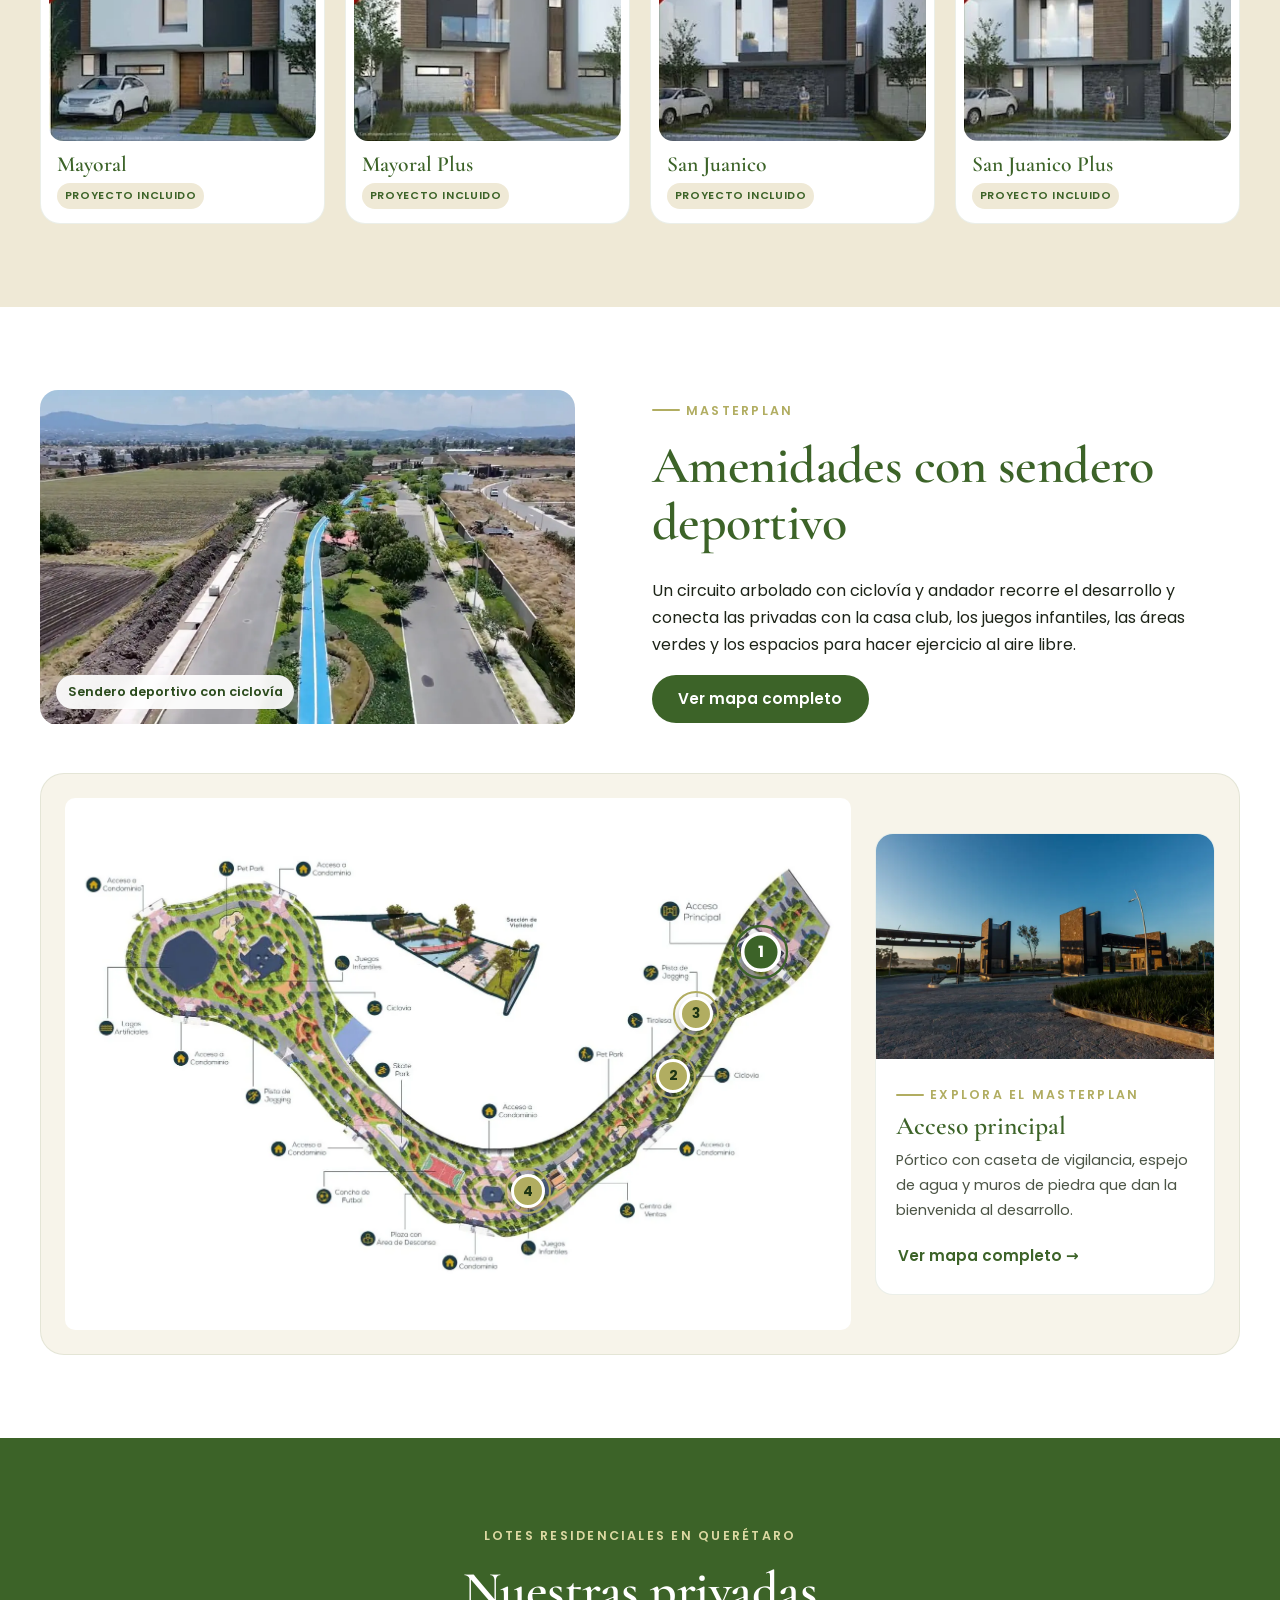
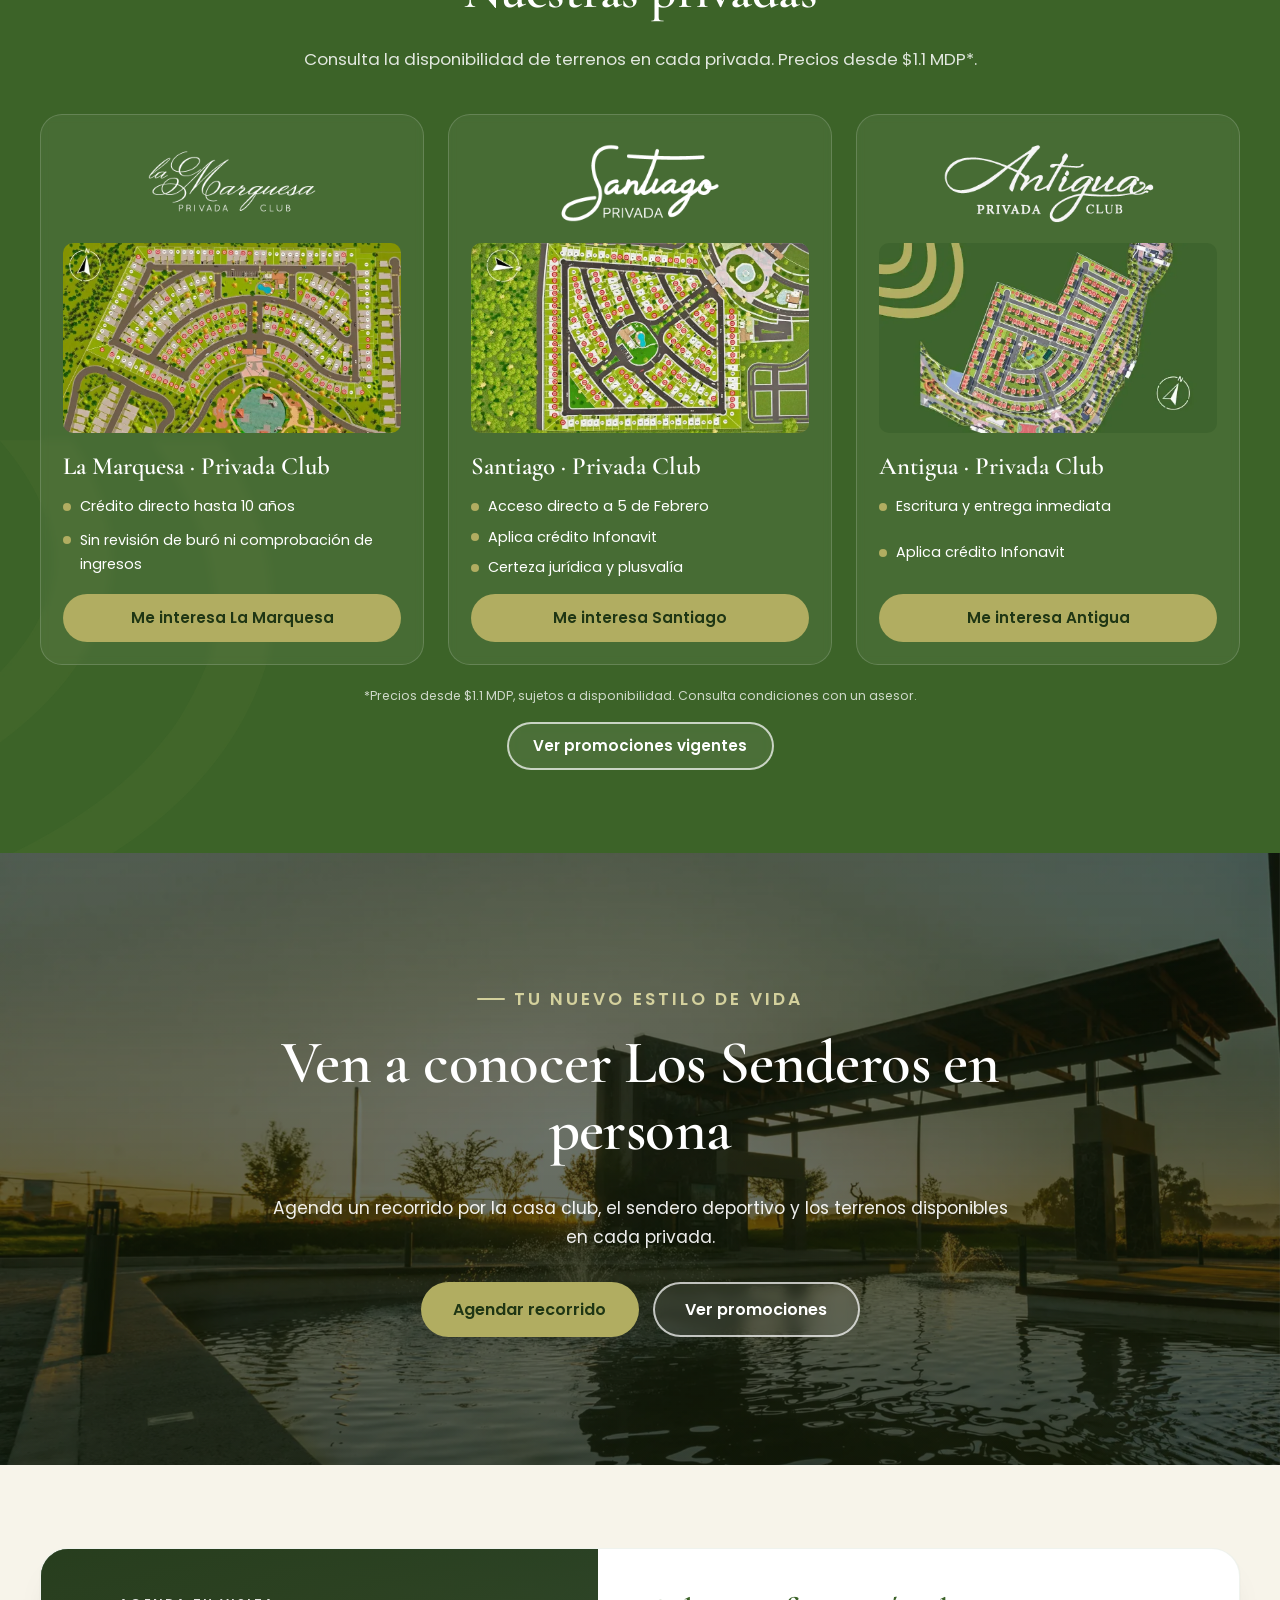
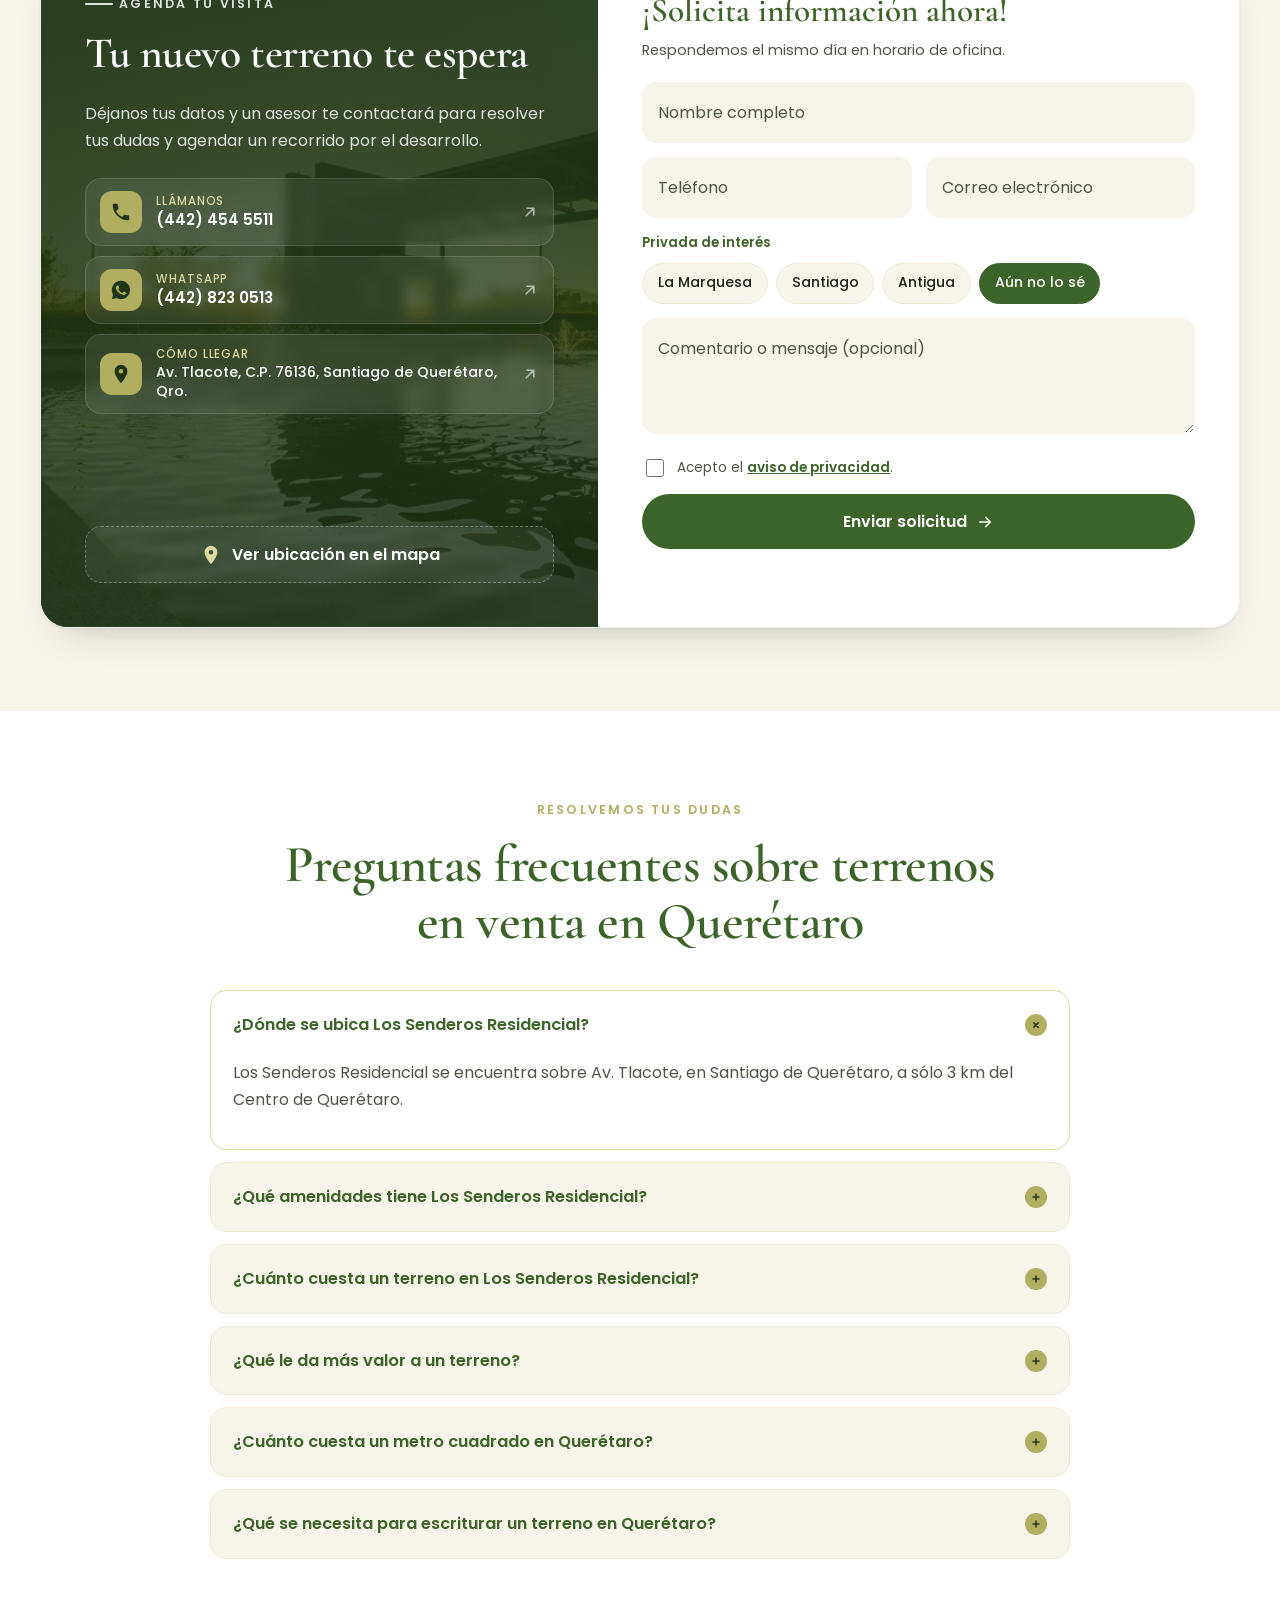
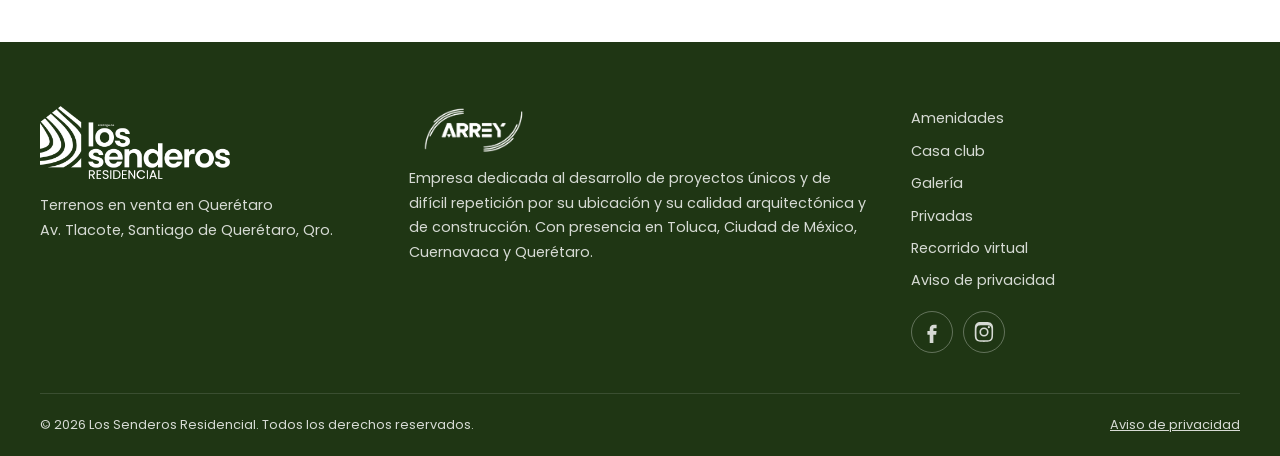
==== commit 38929176: "Portada: video dentro de la palabra Senderos con cinta de amenidades - El video se ve a través de la" ====
--- a/index.html
+++ b/index.html
@@ -35,10 +35,10 @@
   <!-- Rendimiento -->
   <link rel="preconnect" href="https://fonts.googleapis.com">
   <link rel="preconnect" href="https://fonts.gstatic.com" crossorigin>
-  <link rel="preload" as="image" href="assets/img/portada-poster-movil.webp" media="(max-width: 899px)" fetchpriority="high">
-  <link rel="preload" as="image" href="assets/img/portada-poster.webp" media="(min-width: 900px)" fetchpriority="high">
+  <link rel="preload" as="image" href="assets/img/portada-poster-movil.webp" media="(max-width: 767px)" fetchpriority="high">
+  <link rel="preload" as="image" href="assets/img/portada-poster.webp" media="(min-width: 768px)" fetchpriority="high">
   <link rel="stylesheet" href="https://fonts.googleapis.com/css2?family=Cormorant+Garamond:ital,wght@0,500;0,600;1,500&family=Poppins:wght@400;500;600&display=swap">
-  <link rel="stylesheet" href="assets/css/styles.css?v=f1253419">
+  <link rel="stylesheet" href="assets/css/styles.css?v=2473b156">
 
   <!-- Datos estructurados (schema.org) -->
   <script type="application/ld+json">
@@ -180,29 +180,29 @@
 
   <main id="contenido">
 
-    <!-- ============ PORTADA ============ -->
-    <section class="hero hero--v2" aria-labelledby="hero-title">
-      <div class="hero-bg" aria-hidden="true">
-        <img class="hero-ondas" src="assets/img/ondas.webp" alt="" width="600" height="666">
-      </div>
-
-      <div class="container hero-grid">
+    <!-- ============ PORTADA (video dentro de las letras) ============ -->
+    <section class="hero hero--c" aria-labelledby="hero-title">
+      <div class="hc-word" aria-hidden="true">
+        <picture>
+          <source media="(max-width: 767px)" srcset="assets/img/portada-poster-movil.webp">
+          <img class="hero-poster" src="assets/img/portada-poster.webp" alt="" width="1600" height="900" fetchpriority="high">
+        </picture>
+        <video class="hero-video" muted loop playsinline preload="none" disablepictureinpicture
+               data-hero-video
+               data-src-sm="assets/video/portada-854.mp4"
+               data-src-lg="assets/video/portada-1280.mp4"></video>
+        <div class="hc-mask"><span>Senderos</span></div>
+      </div>
+
+      <div class="container hc-under">
         <div class="hero-content">
           <button class="hero-announce" type="button" data-open-promos>
             <span class="hero-announce-tag">Buen Fin</span>
             <span>Descuentos desde $50,000<span class="hide-sm"> · 13 al 17 de noviembre</span></span>
-            <svg aria-hidden="true" viewBox="0 0 24 24" width="16" height="16"><path fill="none" stroke="currentColor" stroke-width="2.4" stroke-linecap="round" stroke-linejoin="round" d="M5 12h14M13 6l6 6-6 6"/></svg>
+            <svg aria-hidden="true" viewBox="0 0 24 24" width="18" height="18"><path fill="none" stroke="currentColor" stroke-width="2.4" stroke-linecap="round" stroke-linejoin="round" d="M5 12h14M13 6l6 6-6 6"/></svg>
           </button>
-
           <h1 id="hero-title">Terrenos en venta en <em>Querétaro</em></h1>
-          <p class="hero-lead">Tu nuevo estilo de vida en Los Senderos Residencial: naturaleza, más de 25 amenidades y plusvalía, a sólo 3 km del centro.</p>
-
-          <ul class="hero-chips">
-            <li><strong>3 km</strong><span>del Centro de Querétaro</span></li>
-            <li><strong>+25</strong><span>amenidades en familia</span></li>
-            <li><strong>$1.1 MDP</strong><span>precio desde</span></li>
-          </ul>
-
+          <p class="hc-lead">Un desarrollo ecológico y residencial con casa club, sendero deportivo y más de 25 amenidades, a sólo 3 km del Centro de Querétaro.</p>
           <div class="hero-actions">
             <button class="btn btn--gold btn--lg" type="button" data-open-promos>
               <svg aria-hidden="true" viewBox="0 0 24 24" width="20" height="20"><path fill="currentColor" d="M21.4 11.6 12.4 2.6A2 2 0 0 0 11 2H4a2 2 0 0 0-2 2v7c0 .6.2 1 .6 1.4l9 9a2 2 0 0 0 2.8 0l7-7a2 2 0 0 0 0-2.8zM6.5 8a1.5 1.5 0 1 1 0-3 1.5 1.5 0 0 1 0 3z"/></svg>
@@ -214,35 +214,16 @@
           </div>
         </div>
 
-        <div class="hero-visual" aria-hidden="true">
-          <div class="hero-arch">
-            <picture>
-              <source media="(max-width: 899px)" srcset="assets/img/portada-poster-movil.webp">
-              <img class="hero-poster" src="assets/img/portada-poster.webp" alt="" width="1600" height="900" fetchpriority="high">
-            </picture>
-            <video class="hero-video" muted loop playsinline preload="none" disablepictureinpicture
-                   data-hero-video
-                   data-src-sm="assets/video/portada-854.mp4"
-                   data-src-lg="assets/video/portada-1280.mp4"></video>
-          </div>
-
-          <svg class="hero-seal" viewBox="0 0 200 200" width="132" height="132">
-            <defs><path id="sealPath" d="M100,100 m-74,0 a74,74 0 1,1 148,0 a74,74 0 1,1 -148,0"/></defs>
-            <circle cx="100" cy="100" r="98" fill="#b1ad61"/>
-            <g class="hero-seal-ring"><text font-size="16" font-weight="600" fill="#1f3614" font-family="Poppins, sans-serif"><textPath href="#sealPath" textLength="462" lengthAdjust="spacing">PLUSVALÍA MAYOR AL 15% • LOS SENDEROS •</textPath></text></g>
-            <text class="hero-seal-num" x="100" y="112" text-anchor="middle" font-size="38" font-weight="600" fill="#1f3614" font-family="Cormorant Garamond, serif">+15%</text>
-          </svg>
-
-          <div class="hero-float hero-float--top">
-            <span class="hero-float-icon">
-              <svg viewBox="0 0 24 24" width="18" height="18"><path fill="currentColor" d="M12 2a7 7 0 0 0-7 7c0 5.2 7 13 7 13s7-7.8 7-13a7 7 0 0 0-7-7zm0 9.5A2.5 2.5 0 1 1 12 6.5a2.5 2.5 0 0 1 0 5z"/></svg>
-            </span>
-            <span><small>Ubicación</small>Av. Tlacote, Querétaro</span>
-          </div>
-          <div class="hero-float hero-float--bottom">
-            <span class="hero-dots"><i></i><i></i><i></i></span>
-            <span><small>3 privadas</small>Marquesa · Santiago · Antigua</span>
-          </div>
+        <div class="hc-side">
+          <ul class="hc-row">
+            <li><strong>3 km</strong><span>del Centro</span></li>
+            <li><strong>+25</strong><span>amenidades</span></li>
+            <li><strong>+15%</strong><span>de plusvalía</span></li>
+          </ul>
+          <a class="hc-price" href="#privadas">
+            <span><small>Terrenos desde</small><b>$1.1 MDP</b><em>La Marquesa · Santiago · Antigua</em></span>
+            <span class="hc-go"><svg aria-hidden="true" viewBox="0 0 24 24" width="18" height="18"><path fill="none" stroke="currentColor" stroke-width="2.4" stroke-linecap="round" stroke-linejoin="round" d="M5 12h14M13 6l6 6-6 6"/></svg></span>
+          </a>
         </div>
       </div>
 
--- a/assets/css/styles.css
+++ b/assets/css/styles.css
@@ -955,118 +955,6 @@
   .hero-media::after { background: linear-gradient(180deg, rgb(12 26 6 / .78) 0%, rgb(12 26 6 / .72) 50%, rgb(12 26 6 / .88) 100%); }
 }
 
-/* =====================================================================
-   v5 — Portada moderna (arco con video) y promociones Buen Fin
-   ===================================================================== */
-.hero--v2 {
-  min-height: auto; display: block; overflow: hidden; isolation: isolate;
-  padding: calc(var(--header-h) + clamp(28px, 5vw, 64px)) 0 0;
-  background:
-    radial-gradient(ellipse 60% 70% at 85% 30%, rgb(177 173 97 / .22), transparent 60%),
-    radial-gradient(ellipse 50% 60% at 0% 100%, rgb(77 122 53 / .45), transparent 60%),
-    linear-gradient(160deg, #1f3614 0%, #2a4a1c 55%, #1a2f10 100%);
-}
-.hero--v2 .hero-bg { position: absolute; inset: 0; z-index: -1; pointer-events: none; overflow: hidden; }
-.hero-ondas { position: absolute; left: -160px; top: 60px; width: 560px; opacity: .08; filter: brightness(3); }
-.hero-grid { display: grid; grid-template-columns: 1.05fr .95fr; gap: clamp(28px, 5vw, 72px); align-items: center; }
-.hero--v2 .hero-content { max-width: 640px; }
-
-.hero-announce {
-  display: inline-flex; align-items: center; gap: 10px; margin-bottom: 22px;
-  padding: 6px 14px 6px 6px; border-radius: 999px; border: 1px solid rgb(255 255 255 / .2);
-  background: rgb(255 255 255 / .08); color: #fff; font-size: .85rem; font-weight: 500; text-align: left;
-  backdrop-filter: blur(8px); transition: background .25s, border-color .25s;
-}
-.hero-announce:hover { background: rgb(255 255 255 / .14); border-color: var(--gold-300); }
-.hero-announce-tag { background: #d7262f; color: #fff; font-weight: 700; font-size: .72rem; letter-spacing: .06em; text-transform: uppercase; padding: .4em .8em; border-radius: 999px; }
-.hero-announce svg { transition: transform .25s var(--ease); }
-.hero-announce:hover svg { transform: translateX(3px); }
-
-.hero--v2 h1 {
-  font-size: clamp(2.9rem, 6.4vw, 5.6rem); line-height: .95; max-width: 10ch; text-shadow: none; margin-bottom: .35em;
-}
-.hero--v2 h1 em {
-  font-style: italic; color: var(--gold-400); position: relative; white-space: nowrap;
-}
-.hero--v2 h1 em::after {
-  content: ""; position: absolute; left: 2%; right: 4%; bottom: .02em; height: .09em; border-radius: 99px;
-  background: linear-gradient(90deg, var(--gold-500), transparent); opacity: .7;
-}
-.hero--v2 .hero-lead { max-width: 46ch; font-size: clamp(1rem, 1.4vw, 1.15rem); color: rgb(255 255 255 / .82); text-shadow: none; }
-
-.hero-chips { list-style: none; padding: 0; margin: 26px 0 30px; display: flex; flex-wrap: wrap; gap: 10px; }
-.hero-chips li {
-  display: grid; padding: 10px 16px; border-radius: 16px; min-width: 128px;
-  background: rgb(255 255 255 / .06); border: 1px solid rgb(255 255 255 / .14);
-}
-.hero-chips strong { font-family: var(--font-display); font-size: 1.7rem; line-height: 1; color: var(--gold-300); font-weight: 600; }
-.hero-chips span { font-size: .78rem; color: rgb(255 255 255 / .75); margin-top: 4px; }
-
-/* Arco con el video */
-.hero-visual { position: relative; padding: 18px 0 30px; }
-.hero-arch {
-  position: relative; width: min(100%, 480px); margin-left: auto; aspect-ratio: 4 / 5; max-height: 72vh;
-  border-radius: 999px 999px 28px 28px; overflow: hidden; background: var(--green-800);
-  box-shadow: 0 40px 80px -30px rgb(0 0 0 / .6), 0 0 0 8px rgb(255 255 255 / .05);
-}
-.hero-arch .hero-poster, .hero-arch .hero-video {
-  position: absolute; inset: 0; width: 100%; height: 100%; object-fit: cover; filter: none; transform: none;
-}
-.hero-arch::after { content: ""; position: absolute; inset: 0; background: linear-gradient(180deg, transparent 55%, rgb(15 28 8 / .45)); }
-.hero-seal { position: absolute; left: max(0px, calc(50% - 300px)); top: 6%; z-index: 2; filter: drop-shadow(0 12px 24px rgb(0 0 0 / .35)); }
-.hero-seal-ring { transform-origin: 100px 100px; transform-box: view-box; animation: spin 22s linear infinite; }
-@keyframes spin { to { transform: rotate(360deg); } }
-.hero-float {
-  position: absolute; z-index: 2; display: flex; align-items: center; gap: 10px;
-  background: rgb(255 255 255 / .94); color: var(--green-900); border-radius: 16px; padding: 10px 14px;
-  box-shadow: 0 18px 40px -16px rgb(0 0 0 / .45); font-weight: 600; font-size: .88rem; line-height: 1.25;
-  animation: float 6s ease-in-out infinite;
-}
-.hero-float small { display: block; font-size: .68rem; font-weight: 600; letter-spacing: .08em; text-transform: uppercase; color: var(--gold-500); }
-.hero-float--top { right: -8px; top: 24%; }
-.hero-float--bottom { left: max(0px, calc(50% - 280px)); bottom: 54px; animation-delay: -3s; }
-.hero-float-icon { width: 34px; height: 34px; border-radius: 10px; display: grid; place-items: center; background: var(--green-700); color: var(--gold-300); }
-.hero-dots { display: flex; }
-.hero-dots i { width: 26px; height: 26px; border-radius: 50%; border: 2px solid #fff; margin-left: -8px; background: var(--gold-500); }
-.hero-dots i:first-child { margin-left: 0; background: var(--green-700); }
-.hero-dots i:last-child { background: var(--green-600); }
-@keyframes float { 50% { transform: translateY(-8px); } }
-
-/* Cinta de amenidades */
-.ticker { margin-top: clamp(32px, 5vw, 56px); border-top: 1px solid rgb(255 255 255 / .1); background: rgb(0 0 0 / .14); overflow: hidden; }
-.ticker-track {
-  list-style: none; margin: 0; padding: 16px 0; display: flex; width: max-content;
-  animation: ticker 40s linear infinite;
-}
-.ticker-track li {
-  display: flex; align-items: center; gap: 28px; padding-right: 28px; white-space: nowrap;
-  font-family: var(--font-display); font-size: clamp(1.1rem, 1.6vw, 1.4rem); color: rgb(255 255 255 / .85);
-}
-.ticker-track li::after { content: ""; width: 8px; height: 8px; border-radius: 50%; background: var(--gold-500); }
-@keyframes ticker { to { transform: translateX(-50%); } }
-.ticker:hover .ticker-track { animation-play-state: paused; }
-
-/* El encabezado se integra con la portada verde */
-.hero--v2 ~ * { }
-@media (max-width: 899px) {
-  .hero-grid { grid-template-columns: 1fr; }
-  .hero--v2 h1 { max-width: none; }
-  .hero-visual { padding: 0 0 10px; }
-  .hero-arch { width: min(100%, 420px); margin: 0 auto; aspect-ratio: 1 / 1; max-height: none; }
-  .hero-seal { width: 104px; height: 104px; left: 0; top: -14px; }
-  .hero-float--top { right: 0; top: auto; bottom: 34%; }
-  .hero-float--bottom { left: 0; bottom: 0; }
-}
-@media (max-width: 480px) {
-  .hero-chips li { min-width: 0; flex: 1 1 30%; padding: 8px 10px; }
-  .hero-chips strong { font-size: 1.35rem; }
-  .hero-chips span { font-size: .7rem; }
-  .hero-announce { font-size: .76rem; }
-  .hero-float { font-size: .78rem; padding: 8px 10px; }
-  .hero-float--top { display: none; }
-}
-@media (prefers-reduced-motion: reduce) { .ticker-track, .hero-seal-ring, .hero-float { animation: none; } }
-
 /* ---------- Popup de promociones con imágenes verticales (4:5) ---------- */
 .promo-dialog { width: min(100% - 32px, 820px); }
 .promo { flex-direction: row; align-items: center; gap: 22px; }
@@ -1084,12 +972,91 @@
 @media (max-width: 480px) and (max-height: 620px) {
   .promo img { height: 36dvh; }
 }
-.hero-announce-tag { white-space: nowrap; }
 @media (max-width: 520px) {
   .hide-sm { display: none; }
   .promo-kicker { display: none; }
   .promo img { height: min(40vh, 380px); height: min(40dvh, 380px); }
   .promo-body h3 { font-size: 1.4rem; margin-bottom: 2px; }
   .promo-body p { font-size: .86rem; margin-bottom: 10px; }
-  .hero--v2 .hero-lead { font-size: 1rem; }
-}
+}
+
+
+/* =====================================================================
+   v6 — Portada "video dentro de las letras" + cinta de amenidades
+   ===================================================================== */
+.hero--c {
+  display: block; min-height: auto; padding: calc(var(--header-h) + clamp(12px, 2.5vw, 28px)) 0 0;
+  background: #13230b; color: #fff; overflow: hidden; isolation: isolate;
+}
+.hc-word { position: relative; isolation: isolate; height: clamp(150px, 18vw, 260px); overflow: hidden; }
+.hc-word .hero-poster, .hc-word .hero-video {
+  position: absolute; inset: 0; width: 100%; height: 100%; object-fit: cover; filter: none; transform: none;
+}
+.hc-word .hero-video { opacity: 0; transition: opacity 1s ease; }
+.hc-word .hero-video.is-playing { opacity: 1; }
+/* capa verde oscuro con el texto en blanco: con "multiply" las letras se vuelven ventana al video */
+.hc-mask { position: absolute; inset: 0; background: #13230b; mix-blend-mode: multiply; display: grid; place-items: center; }
+.hc-mask span {
+  font-family: var(--font-display); font-weight: 700; color: #fff; white-space: nowrap;
+  font-size: clamp(4.6rem, 19vw, 17rem); line-height: .8; letter-spacing: -.04em;
+}
+.hc-under { display: grid; grid-template-columns: 1.1fr .9fr; gap: clamp(24px, 4vw, 64px); align-items: end; padding: clamp(20px, 3vw, 36px) 0 clamp(28px, 4vw, 48px); }
+.hero--c .hero-content { max-width: none; }
+.hero--c .hero-content > * { animation: rise .9s var(--ease) both; }
+
+.hero-announce {
+  display: inline-flex; align-items: center; gap: 10px; margin-bottom: 18px;
+  padding: 6px 14px 6px 6px; border-radius: 999px; border: 1px solid rgb(255 255 255 / .2);
+  background: rgb(255 255 255 / .08); color: #fff; font-size: .85rem; font-weight: 500; text-align: left;
+  transition: background .25s, border-color .25s;
+}
+.hero-announce:hover { background: rgb(255 255 255 / .14); border-color: var(--gold-300); }
+.hero-announce-tag { background: #d7262f; color: #fff; font-weight: 700; font-size: .72rem; letter-spacing: .06em; text-transform: uppercase; padding: .4em .8em; border-radius: 999px; white-space: nowrap; }
+.hero-announce svg { transition: transform .25s var(--ease); }
+.hero-announce:hover svg { transform: translateX(3px); }
+
+.hero--c h1 { font-family: var(--font-display); font-weight: 600; font-size: clamp(2.3rem, 4.4vw, 3.9rem); line-height: 1; max-width: none; margin: 0 0 .35em; text-shadow: none; }
+.hero--c h1 em { color: var(--gold-400); }
+.hc-lead { color: rgb(255 255 255 / .8); max-width: 48ch; margin-bottom: 24px; font-size: clamp(1rem, 1.3vw, 1.1rem); }
+
+.hc-side { display: grid; gap: 12px; }
+.hc-row { list-style: none; padding: 0; margin: 0; display: grid; grid-template-columns: repeat(3, 1fr); gap: 10px; }
+.hc-row li { padding: 14px; border-radius: 18px; background: rgb(255 255 255 / .06); border: 1px solid rgb(255 255 255 / .12); }
+.hc-row strong { display: block; font-family: var(--font-display); font-size: clamp(1.7rem, 2.6vw, 2.2rem); line-height: 1; color: var(--gold-300); font-weight: 600; }
+.hc-row span { font-size: .76rem; color: rgb(255 255 255 / .75); }
+.hc-price {
+  display: flex; align-items: center; justify-content: space-between; gap: 12px; text-decoration: none;
+  padding: 16px 18px; border-radius: 18px; background: var(--gold-500); color: var(--green-900);
+  transition: transform .25s var(--ease), background .25s;
+}
+.hc-price:hover { background: var(--gold-400); transform: translateY(-2px); }
+.hc-price small { display: block; font-size: .72rem; font-weight: 700; letter-spacing: .08em; text-transform: uppercase; }
+.hc-price b { display: block; font-family: var(--font-display); font-size: 2.1rem; line-height: 1.05; }
+.hc-price em { font-style: normal; font-size: .8rem; font-weight: 500; }
+.hc-go { width: 46px; height: 46px; flex-shrink: 0; border-radius: 50%; background: var(--green-900); color: var(--gold-300); display: grid; place-items: center; transition: transform .25s var(--ease); }
+.hc-price:hover .hc-go { transform: translateX(3px); }
+
+/* Cinta de amenidades */
+.ticker { border-top: 1px solid rgb(255 255 255 / .1); background: rgb(0 0 0 / .18); overflow: hidden; }
+.ticker-track {
+  list-style: none; margin: 0; padding: 16px 0; display: flex; width: max-content;
+  animation: ticker 40s linear infinite;
+}
+.ticker-track li {
+  display: flex; align-items: center; gap: 28px; padding-right: 28px; white-space: nowrap;
+  font-family: var(--font-display); font-size: clamp(1.1rem, 1.6vw, 1.4rem); color: rgb(255 255 255 / .85);
+}
+.ticker-track li::after { content: ""; width: 8px; height: 8px; border-radius: 50%; background: var(--gold-500); }
+@keyframes ticker { to { transform: translateX(-50%); } }
+.ticker:hover .ticker-track { animation-play-state: paused; }
+
+@media (max-width: 900px) { .hc-under { grid-template-columns: 1fr; } }
+@media (max-width: 520px) {
+  .hide-sm { display: none; }
+  .hero-announce { font-size: .78rem; }
+  .hc-row li { padding: 10px; }
+  .hc-row span { font-size: .7rem; }
+}
+@media (prefers-reduced-motion: reduce) { .ticker-track { animation: none; } }
+@media (min-width: 768px) { .hc-mask span { font-size: clamp(6rem, 16.5vw, 15rem); } }
+@media (max-width: 767px) { .hc-mask span { font-size: 25vw; } }
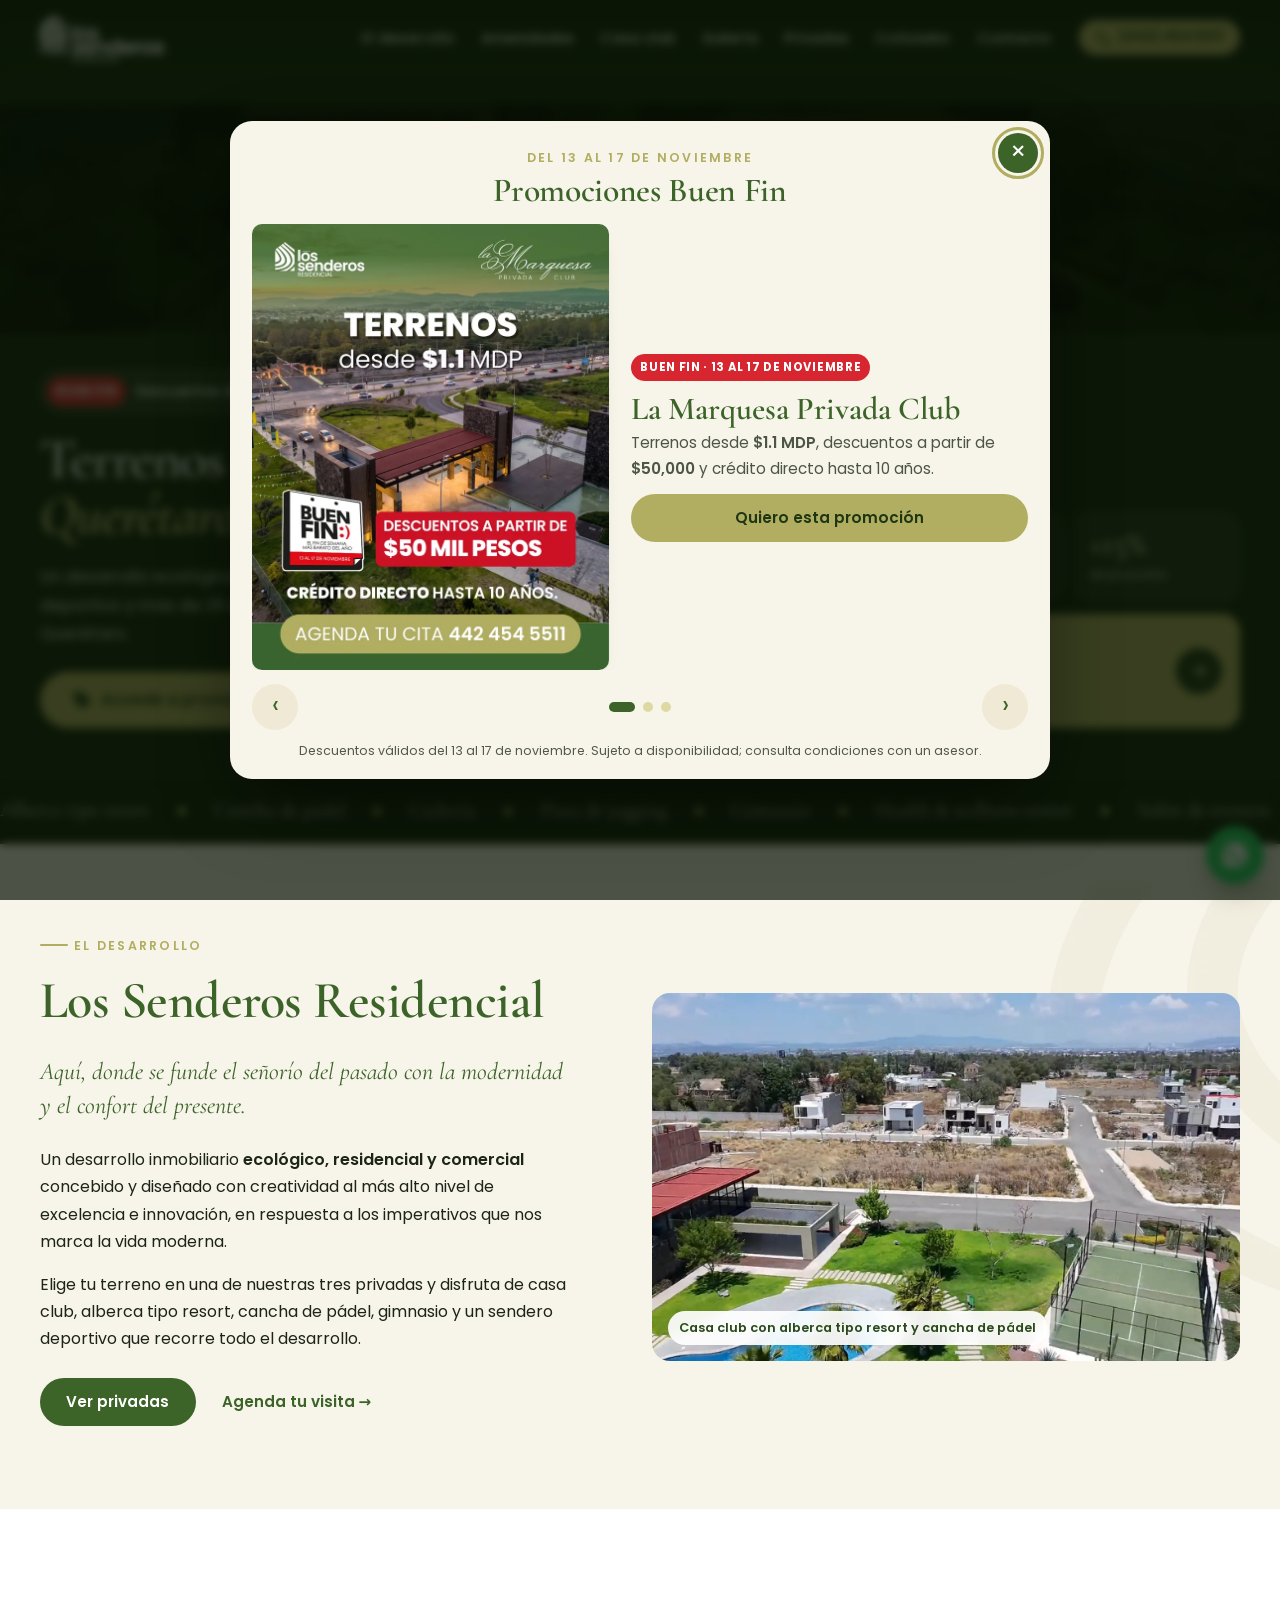
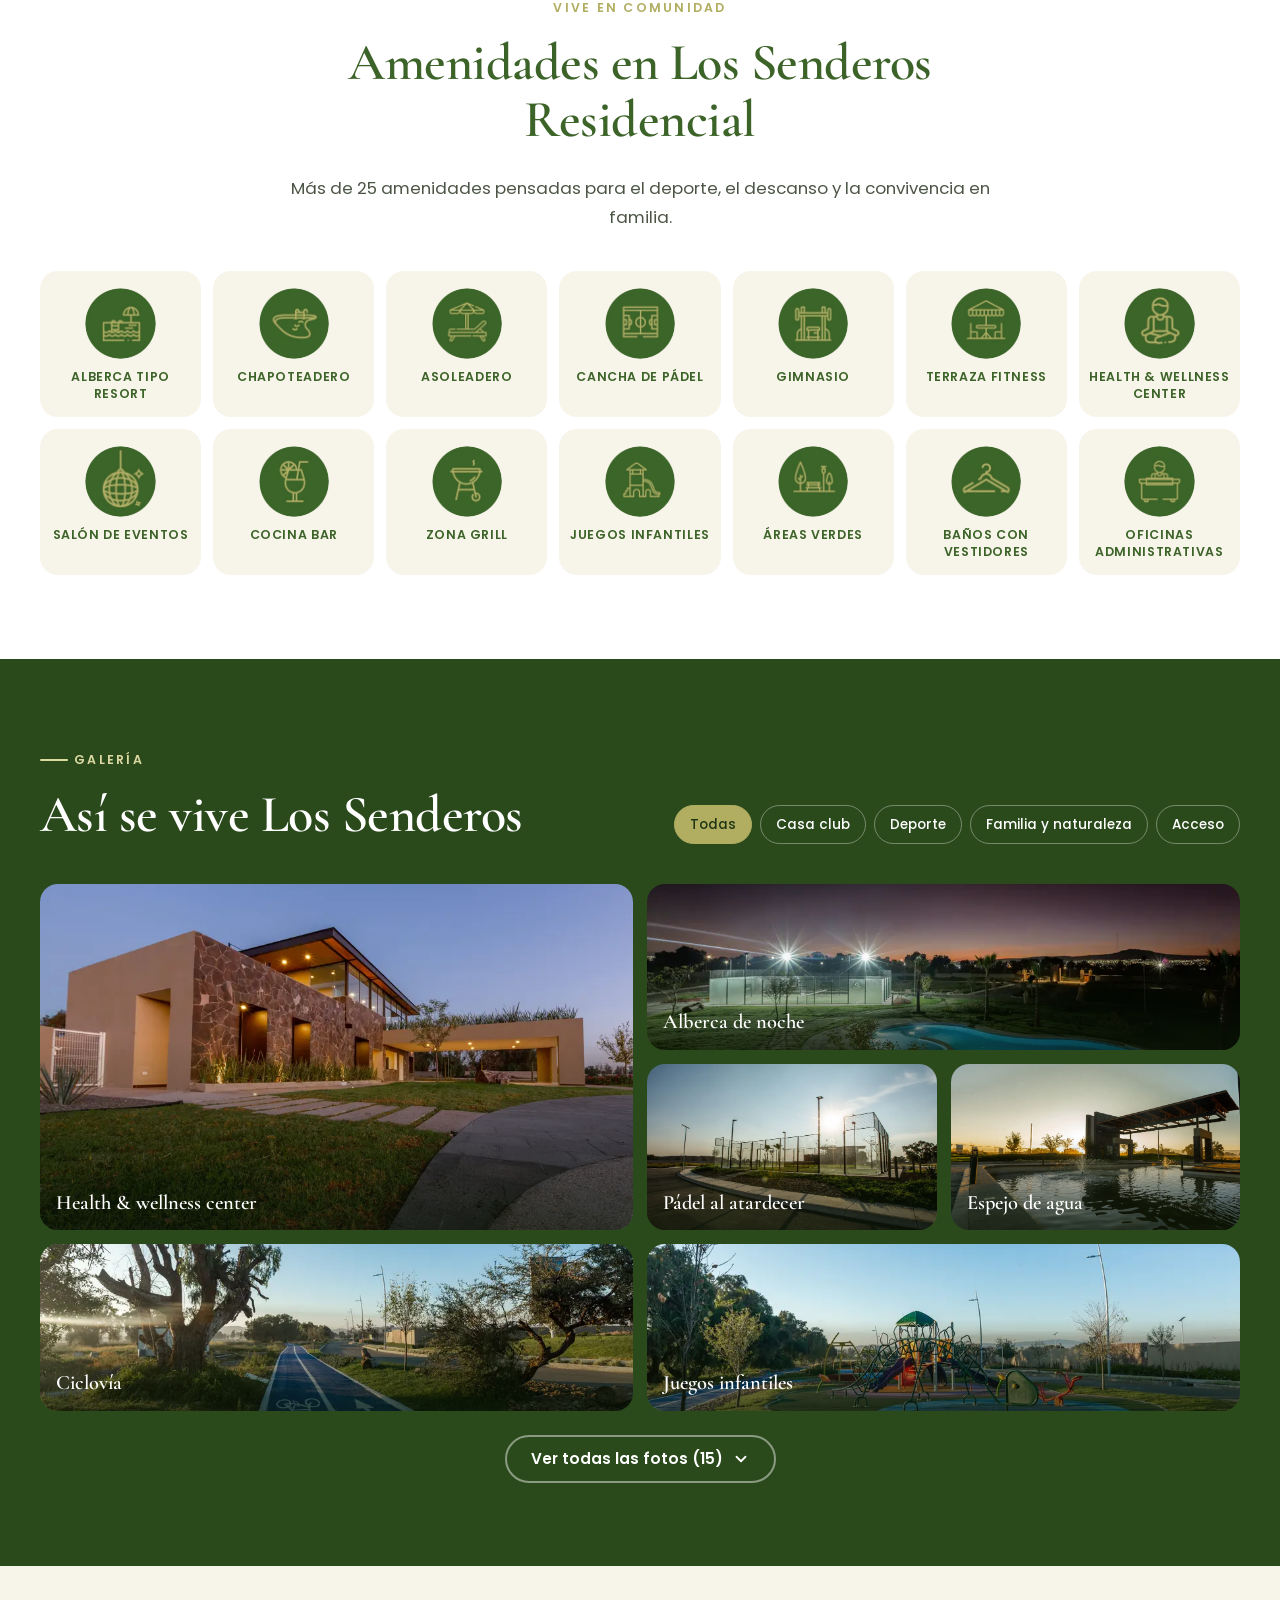
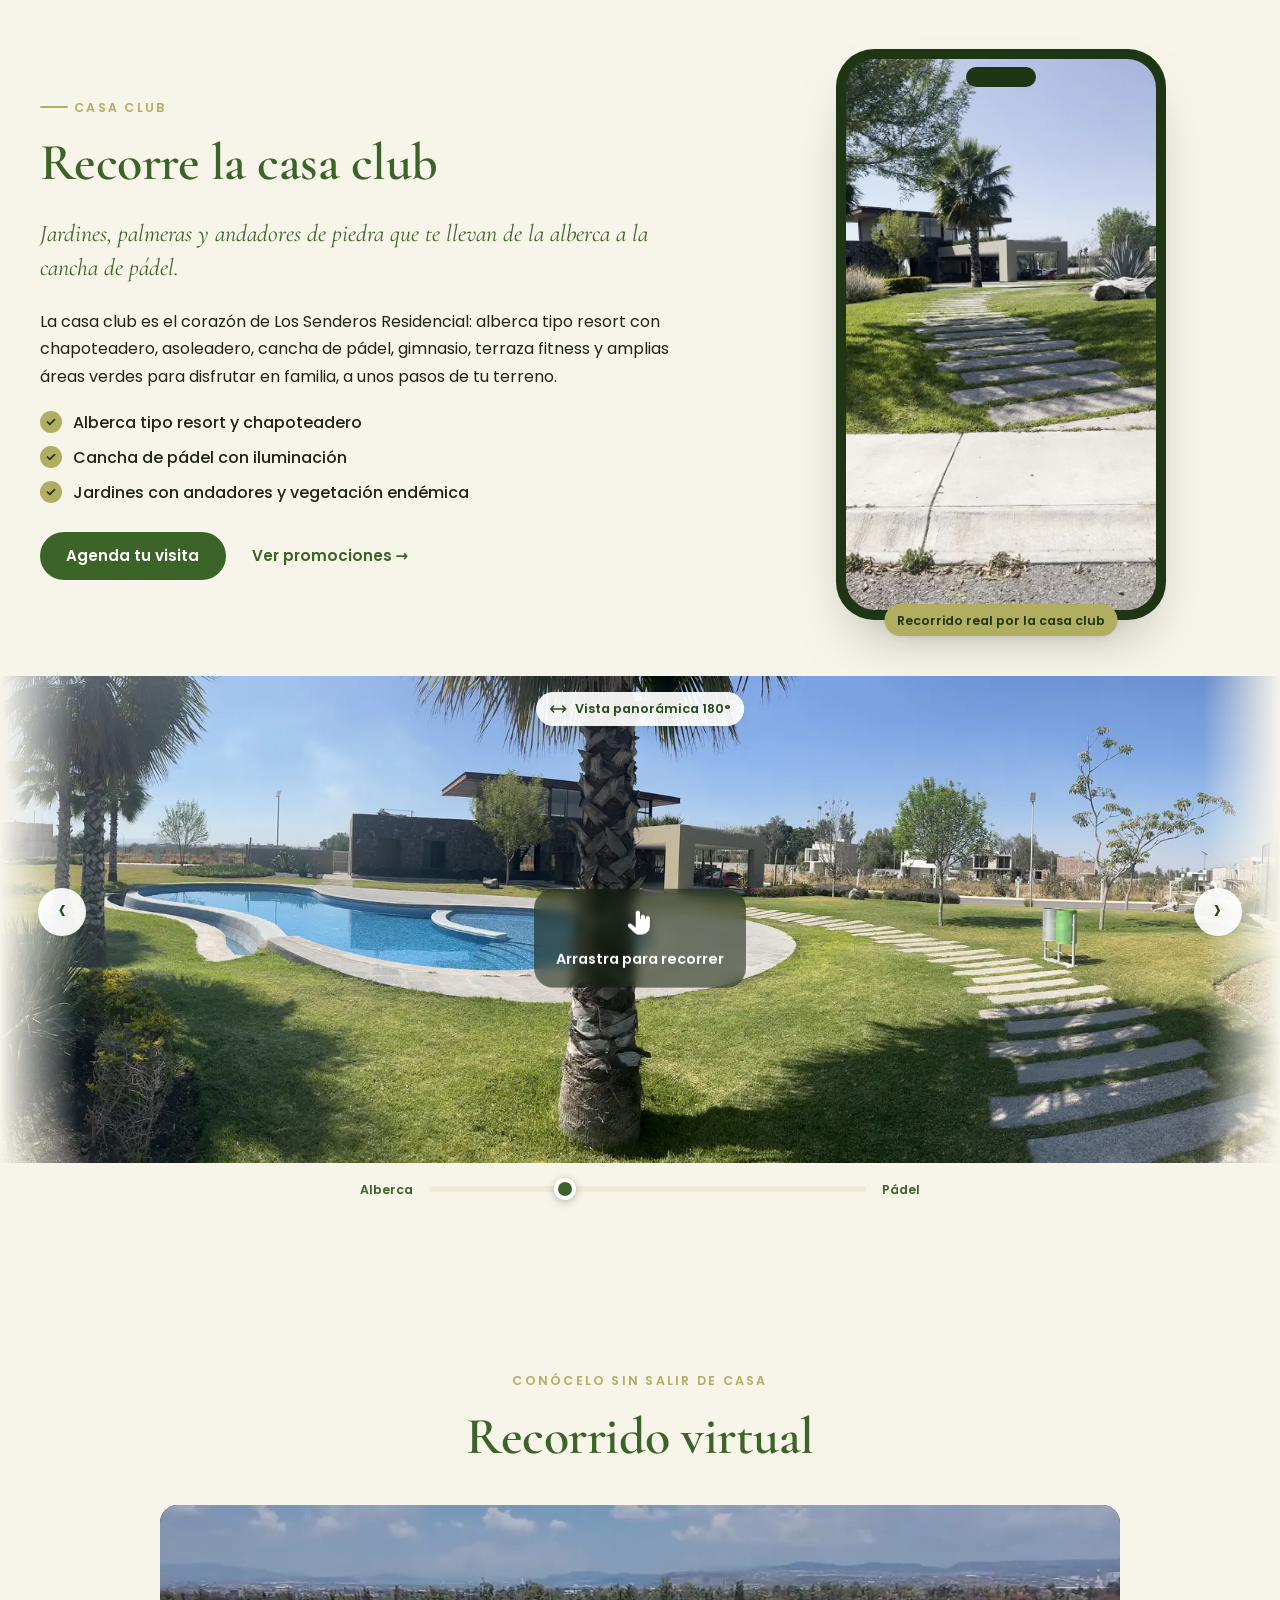
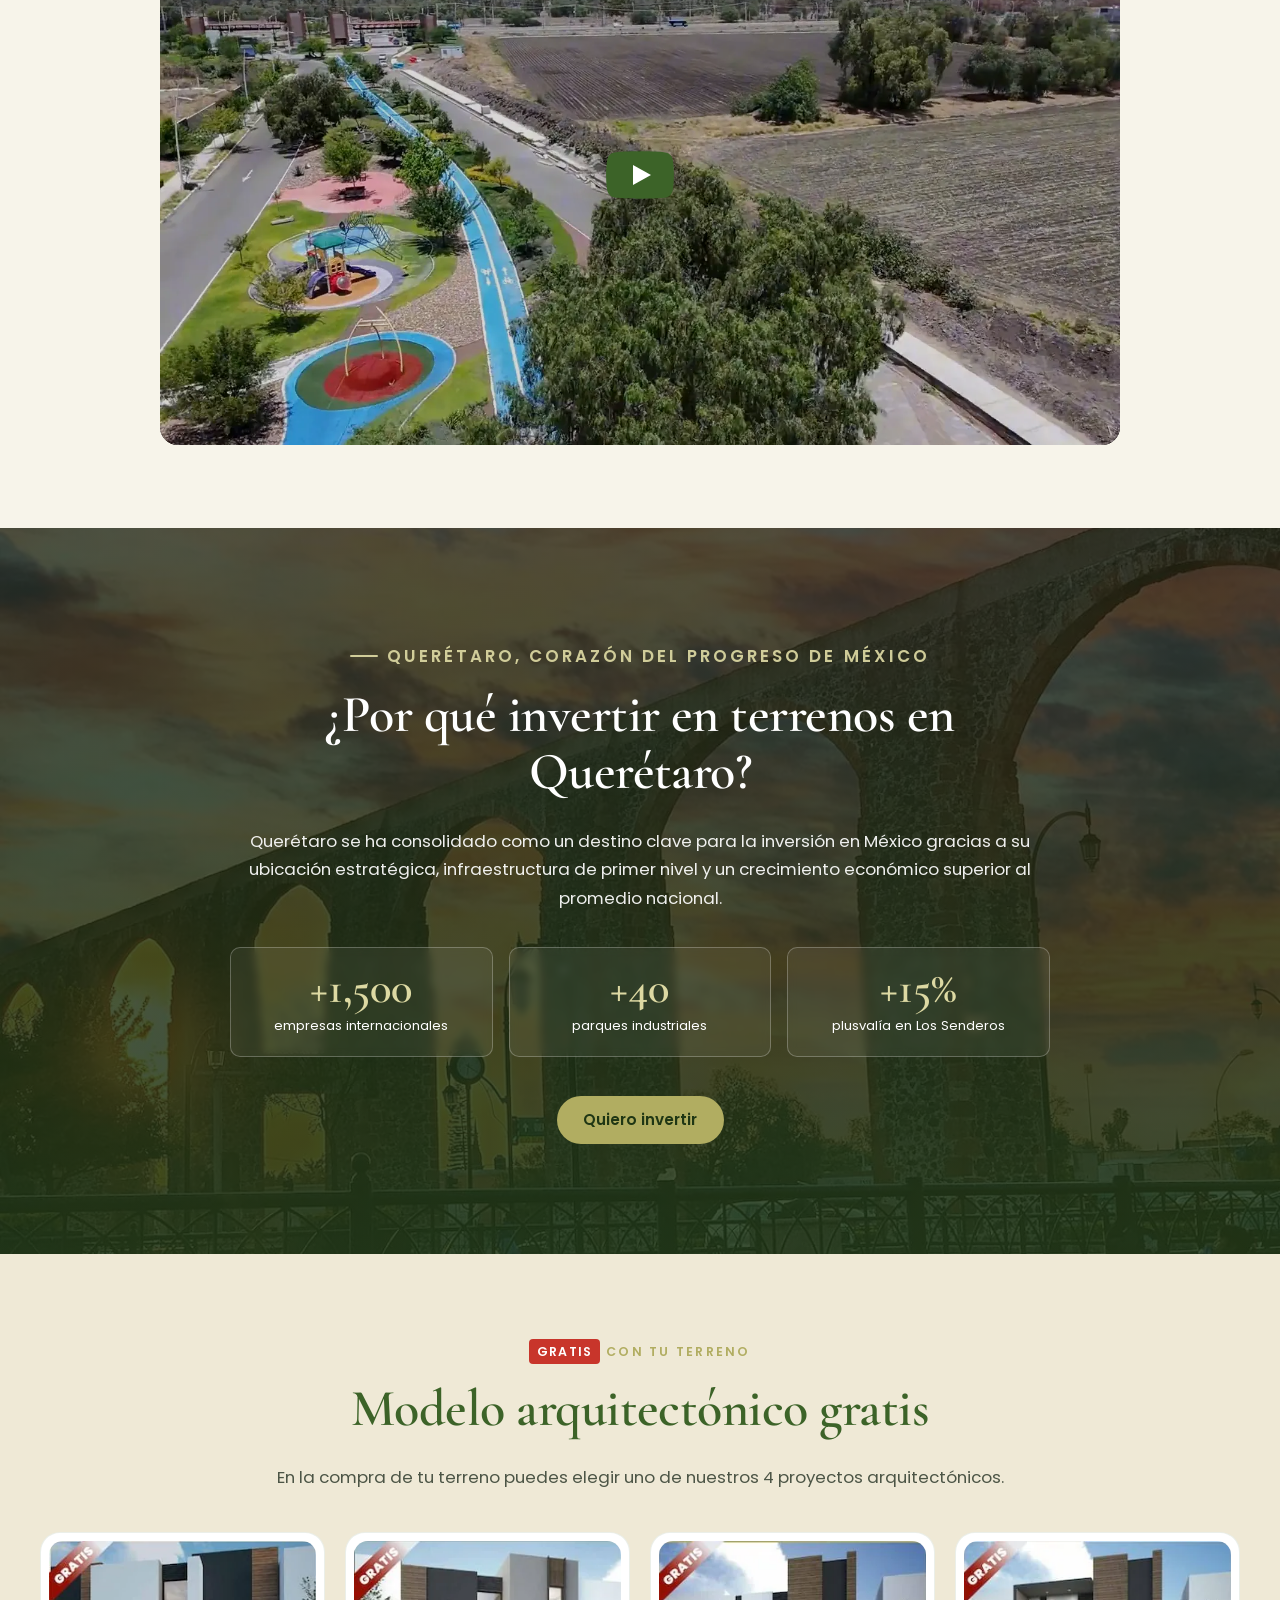
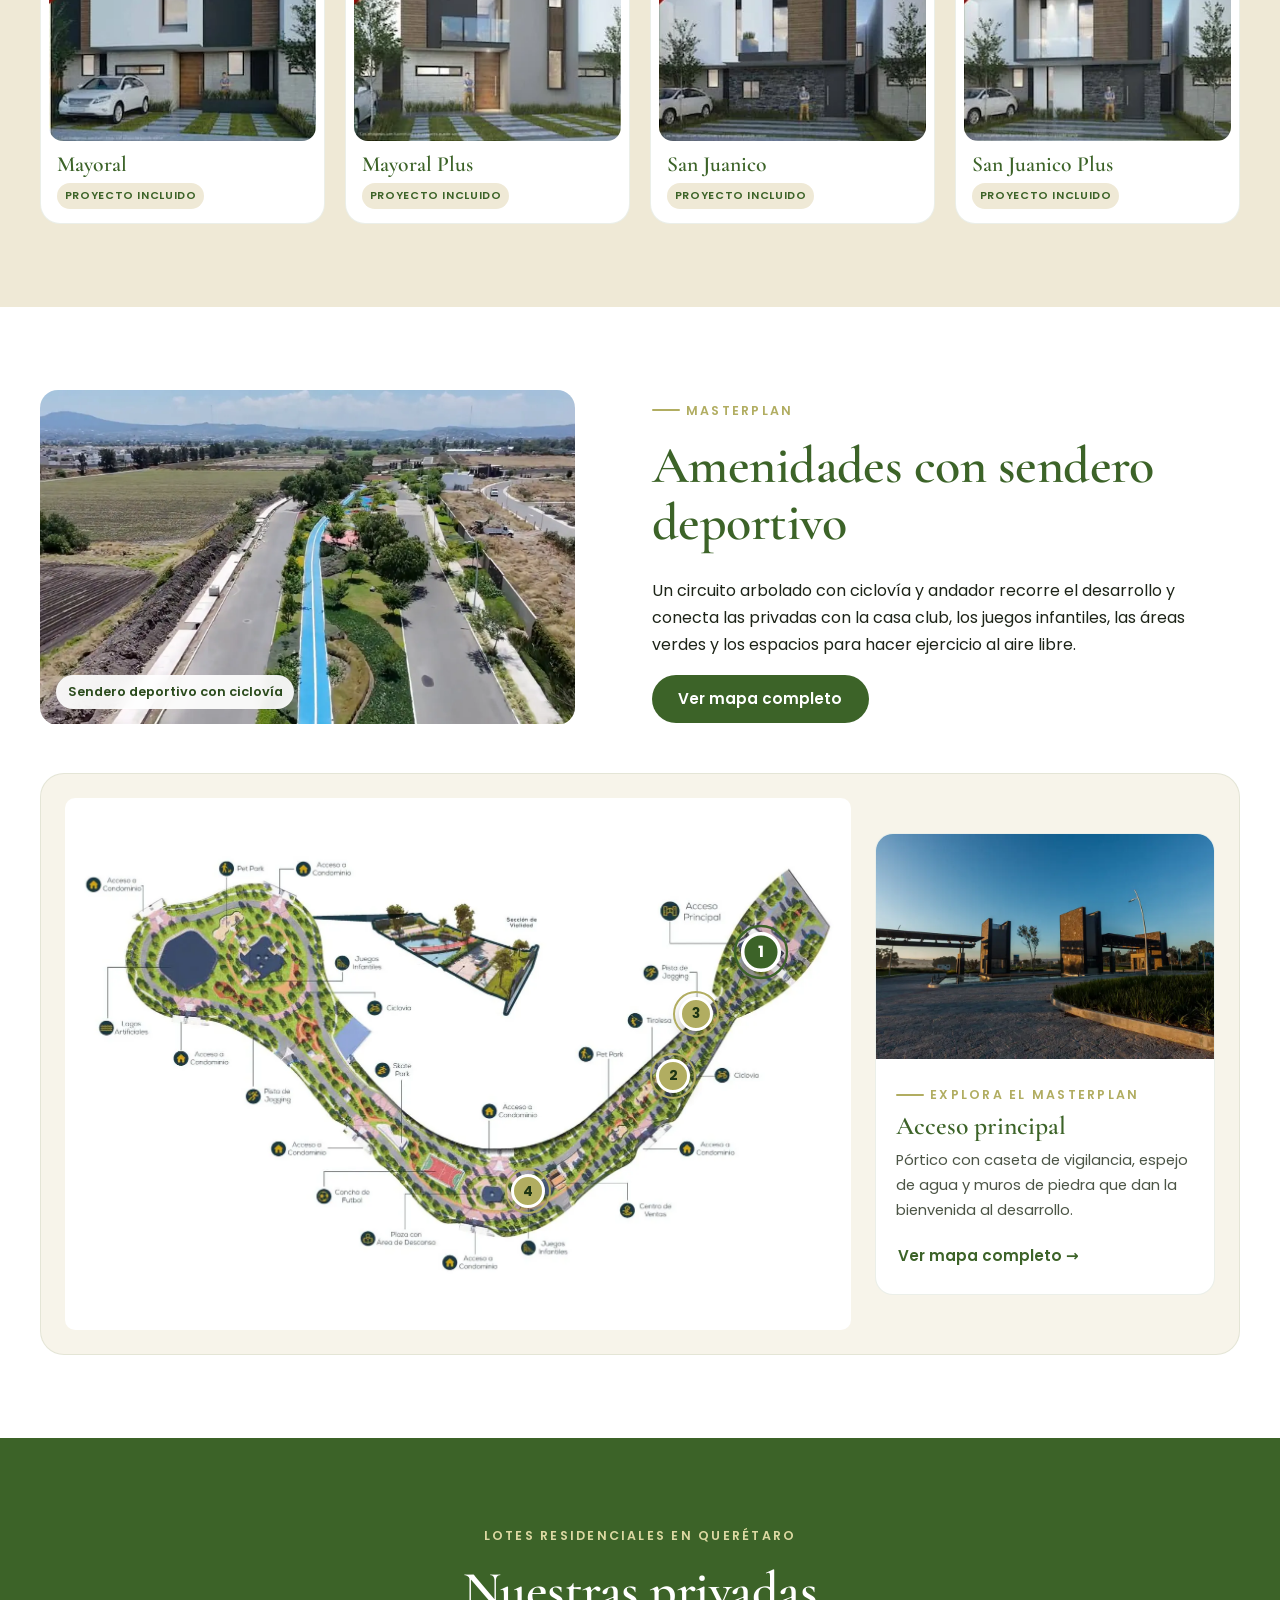
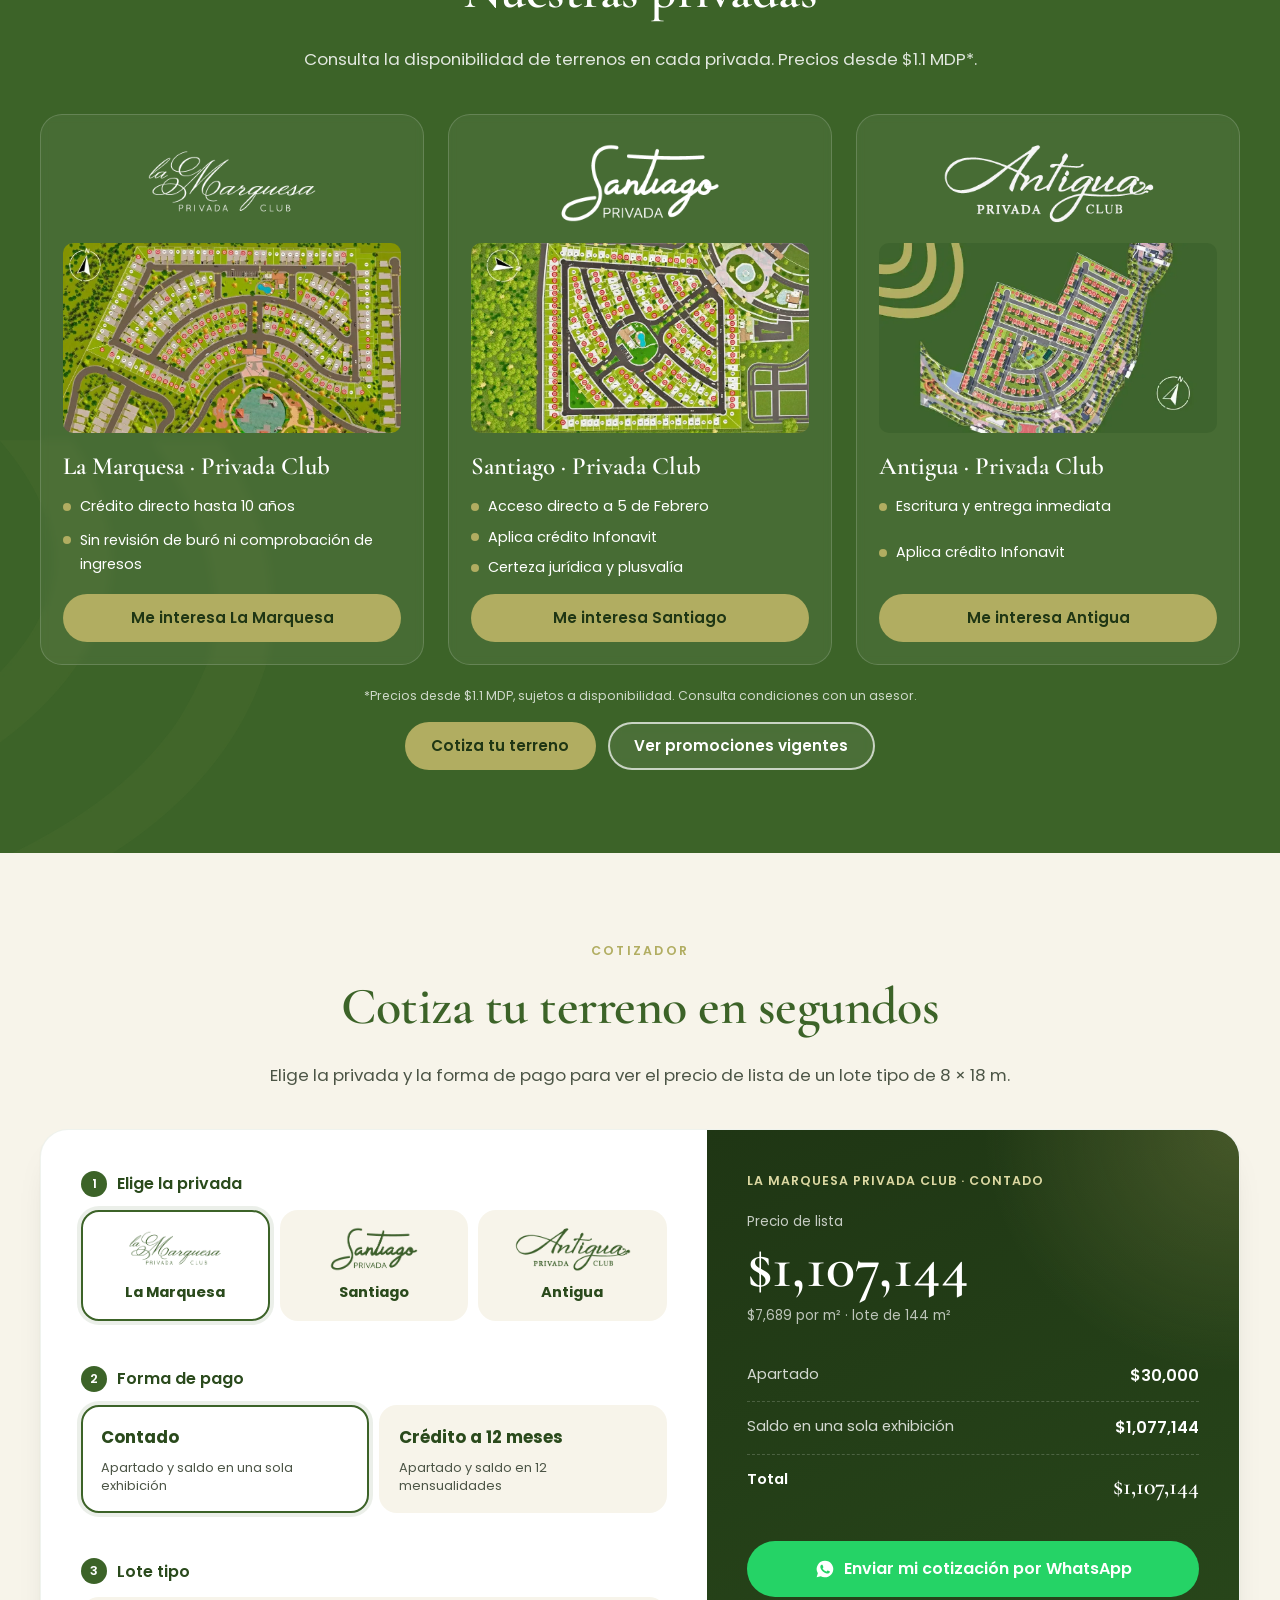
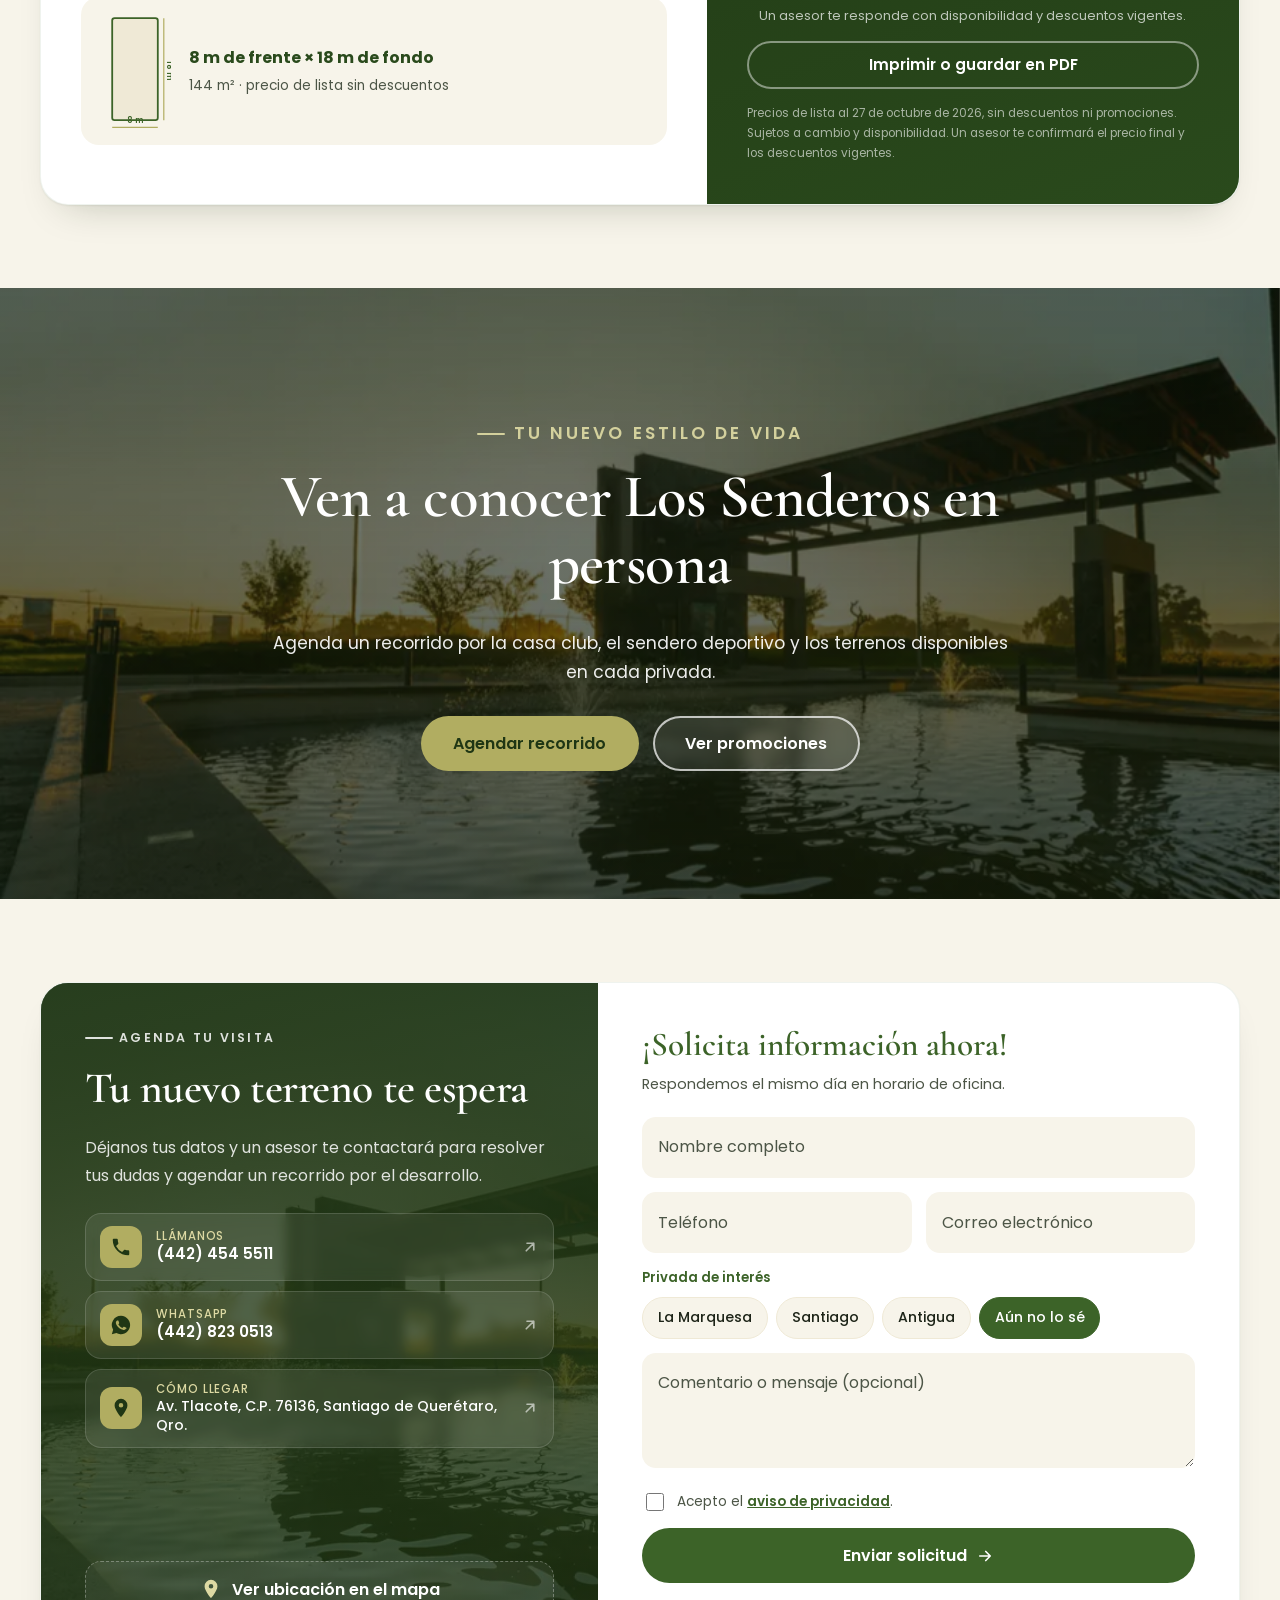
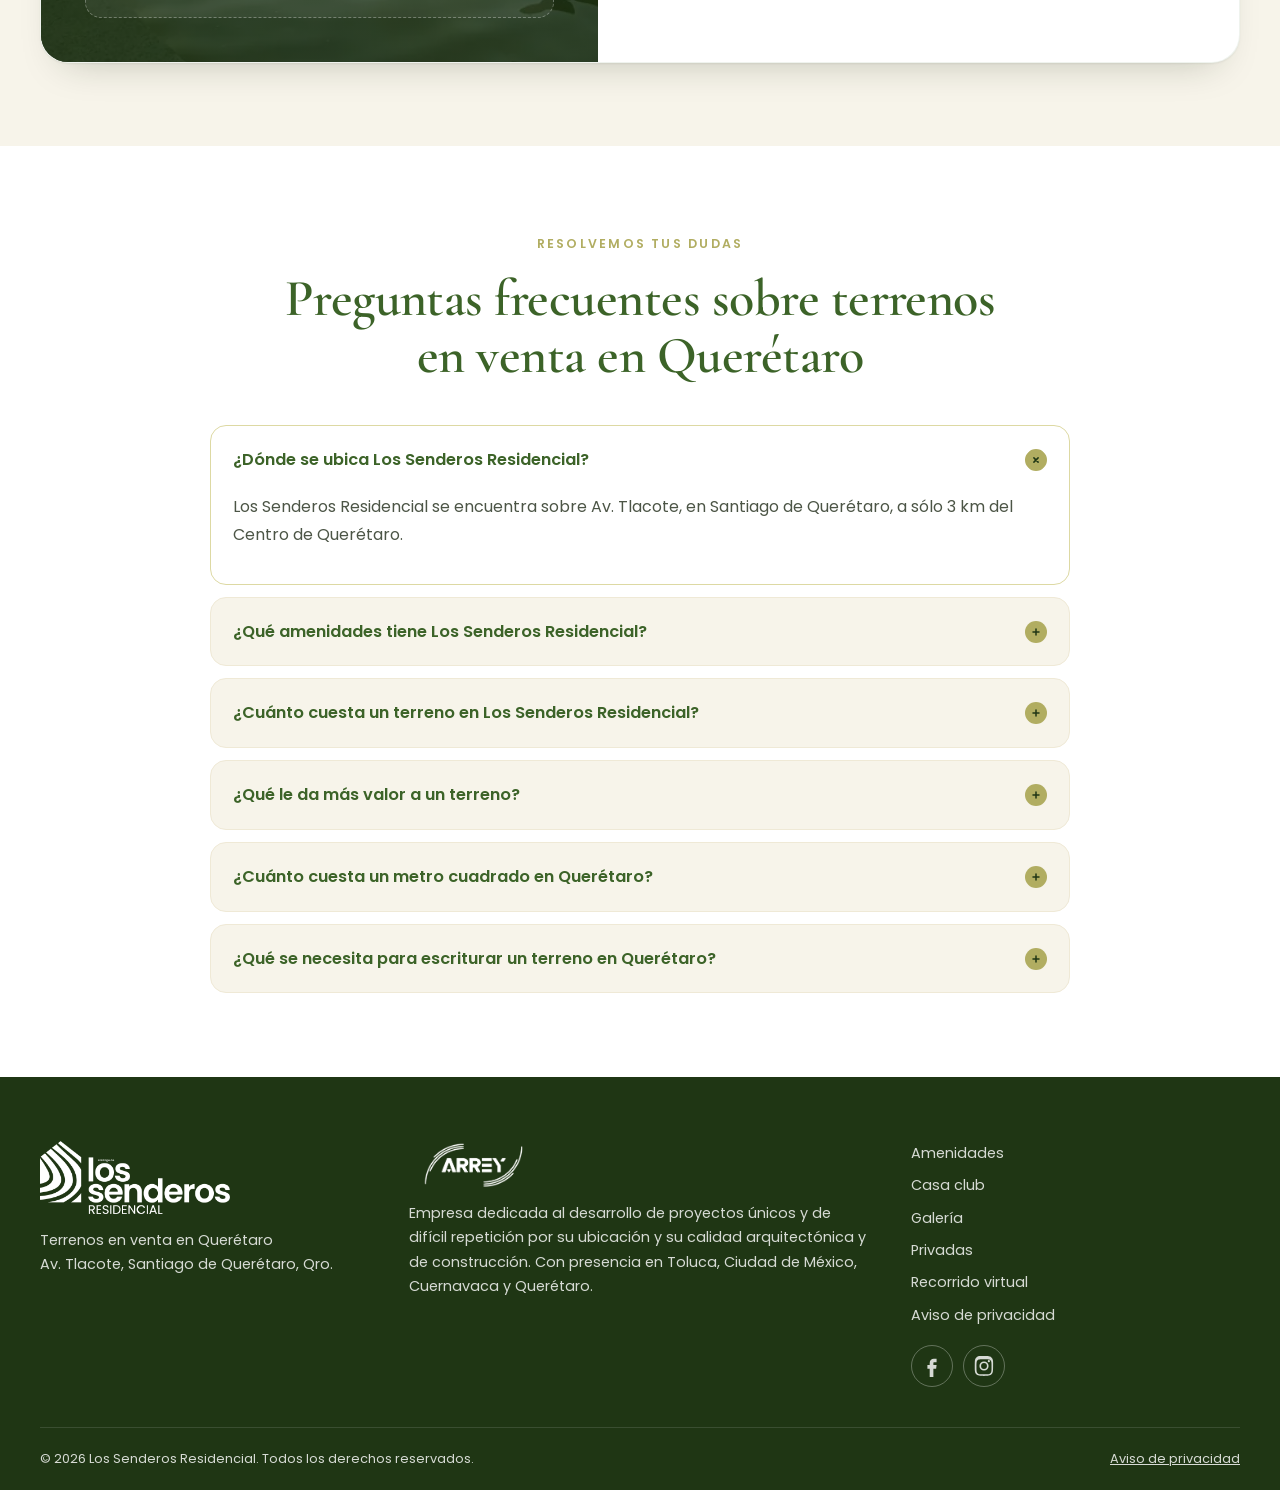
==== commit 47e4d23f: "Cotizador por privada con envío por WhatsApp - Elige privada (La Marquesa, Santiago, Antigua) y form" ====
--- a/index.html
+++ b/index.html
@@ -38,7 +38,7 @@
   <link rel="preload" as="image" href="assets/img/portada-poster-movil.webp" media="(max-width: 767px)" fetchpriority="high">
   <link rel="preload" as="image" href="assets/img/portada-poster.webp" media="(min-width: 768px)" fetchpriority="high">
   <link rel="stylesheet" href="https://fonts.googleapis.com/css2?family=Cormorant+Garamond:ital,wght@0,500;0,600;1,500&family=Poppins:wght@400;500;600&display=swap">
-  <link rel="stylesheet" href="assets/css/styles.css?v=2473b156">
+  <link rel="stylesheet" href="assets/css/styles.css?v=a006576f">
 
   <!-- Datos estructurados (schema.org) -->
   <script type="application/ld+json">
@@ -162,7 +162,7 @@
           <li><a href="#casa-club">Casa club</a></li>
           <li><a href="#galeria">Galería</a></li>
           <li><a href="#privadas">Privadas</a></li>
-          <li><a href="#recorrido-virtual">Recorrido virtual</a></li>
+          <li><a href="#cotizador">Cotizador</a></li>
           <li><a href="#contacto">Contacto</a></li>
         </ul>
         <a class="btn btn--gold btn--sm nav-cta" href="tel:+524424545511">
@@ -520,9 +520,118 @@
           </article>
         </div>
         <p class="fine-print">*Precios desde $1.1 MDP, sujetos a disponibilidad. Consulta condiciones con un asesor.</p>
-        <div class="center">
+        <div class="center privadas-ctas">
+          <a class="btn btn--gold" href="#cotizador">Cotiza tu terreno</a>
           <button class="btn btn--ghost" type="button" data-open-promos>Ver promociones vigentes</button>
         </div>
+      </div>
+    </section>
+
+    <!-- ============ COTIZADOR ============
+         Precios de lista sin descuentos ni promociones (listas del 27 de octubre de 2026).
+         Para actualizar precios o condiciones, edita el JSON "cotizador-datos" de abajo. -->
+    <section class="section quote" id="cotizador" aria-labelledby="cotizador-title">
+      <div class="container">
+        <header class="section-head reveal">
+          <p class="eyebrow">Cotizador</p>
+          <h2 id="cotizador-title">Cotiza tu terreno en segundos</h2>
+          <p>Elige la privada y la forma de pago para ver el precio de lista de un lote tipo de 8 × 18 m.</p>
+        </header>
+
+        <div class="quote-shell reveal" data-quote>
+          <div class="quote-form">
+            <fieldset class="quote-step">
+              <legend><span class="step-n">1</span> Elige la privada</legend>
+              <div class="quote-options quote-options--3">
+                <label class="q-opt">
+                  <input type="radio" name="q-privada" value="marquesa" checked>
+                  <span class="q-card"><img src="assets/img/logo-la-marquesa.webp" alt="" width="450" height="224" loading="lazy"><b>La Marquesa</b></span>
+                </label>
+                <label class="q-opt">
+                  <input type="radio" name="q-privada" value="santiago">
+                  <span class="q-card"><img src="assets/img/logo-santiago.webp" alt="" width="450" height="224" loading="lazy"><b>Santiago</b></span>
+                </label>
+                <label class="q-opt">
+                  <input type="radio" name="q-privada" value="antigua">
+                  <span class="q-card"><img src="assets/img/logo-antigua.webp" alt="" width="300" height="118" loading="lazy"><b>Antigua</b></span>
+                </label>
+              </div>
+            </fieldset>
+
+            <fieldset class="quote-step">
+              <legend><span class="step-n">2</span> Forma de pago</legend>
+              <div class="quote-options quote-options--2">
+                <label class="q-opt">
+                  <input type="radio" name="q-plan" value="contado" checked>
+                  <span class="q-card q-card--plan"><b>Contado</b><small>Apartado y saldo en una sola exhibición</small></span>
+                </label>
+                <label class="q-opt">
+                  <input type="radio" name="q-plan" value="12">
+                  <span class="q-card q-card--plan"><b>Crédito a 12 meses</b><small>Apartado y saldo en 12 mensualidades</small></span>
+                </label>
+              </div>
+            </fieldset>
+
+            <div class="quote-step quote-lot">
+              <p class="quote-lot-title"><span class="step-n">3</span> Lote tipo</p>
+              <div class="lot-box">
+                <svg class="lot-svg" viewBox="0 0 120 200" width="72" height="120" aria-hidden="true">
+                  <rect x="22" y="12" width="76" height="170" rx="4" fill="#efe9d6" stroke="#3c6328" stroke-width="3"/>
+                  <line x1="22" y1="194" x2="98" y2="194" stroke="#b1ad61" stroke-width="2"/>
+                  <text x="60" y="191" text-anchor="middle" font-size="13" font-weight="600" fill="#3c6328" font-family="Poppins, sans-serif" dy="-4">8 m</text>
+                  <line x1="108" y1="12" x2="108" y2="182" stroke="#b1ad61" stroke-width="2"/>
+                  <text x="114" y="100" font-size="13" font-weight="600" fill="#3c6328" font-family="Poppins, sans-serif" transform="rotate(90 114 100)" text-anchor="middle">18 m</text>
+                </svg>
+                <div>
+                  <b>8 m de frente × 18 m de fondo</b>
+                  <span>144 m² · precio de lista sin descuentos</span>
+                </div>
+              </div>
+            </div>
+          </div>
+
+          <div class="quote-result" aria-live="polite">
+            <p class="quote-kicker"><span data-q-name>La Marquesa Privada Club</span> · <span data-q-plan-name>Contado</span></p>
+            <p class="quote-label">Precio de lista</p>
+            <p class="quote-price" data-q-price>$1,107,144</p>
+            <p class="quote-m2"><span data-q-m2>$7,688</span> por m² · lote de 144 m²</p>
+
+            <dl class="quote-lines">
+              <div><dt>Apartado</dt><dd data-q-apartado>$30,000</dd></div>
+              <div data-q-row-saldo><dt data-q-saldo-label>Saldo en una sola exhibición</dt><dd data-q-saldo>$1,077,144</dd></div>
+              <div class="quote-monthly" data-q-row-mensual hidden><dt>12 mensualidades de</dt><dd data-q-mensual>$0</dd></div>
+              <div class="quote-total"><dt>Total</dt><dd data-q-total>$1,107,144</dd></div>
+            </dl>
+
+            <div class="quote-actions">
+              <a class="btn btn--wa btn--block btn--lg" href="#" target="_blank" rel="noopener" data-q-whatsapp>
+                <svg aria-hidden="true" viewBox="0 0 24 24" width="20" height="20"><path fill="currentColor" d="M12 2a10 10 0 0 0-8.6 15.1L2 22l5-1.3A10 10 0 1 0 12 2zm5.3 14.1c-.2.6-1.3 1.2-1.8 1.3-.5 0-1 .2-3.3-.7-2.8-1.1-4.6-4-4.7-4.2-.1-.2-1.1-1.5-1.1-2.9s.7-2 1-2.3c.2-.3.5-.3.7-.3h.5c.2 0 .4 0 .6.5l.8 2c.1.2.1.4 0 .5l-.3.5-.4.4c-.1.2-.3.3-.1.6.2.3.8 1.3 1.7 2.1 1.2 1 2.1 1.3 2.4 1.5.3.1.5.1.6-.1l.9-1c.2-.3.4-.2.6-.1l1.9.9c.3.1.5.2.5.3.1.1.1.7-.1 1.3z"/></svg>
+                Enviar mi cotización por WhatsApp
+              </a>
+              <p class="quote-wa-hint">Un asesor te responde con disponibilidad y descuentos vigentes.</p>
+              <button class="btn btn--outline-light btn--block" type="button" data-q-print>Imprimir o guardar en PDF</button>
+            </div>
+            <p class="quote-note">Precios de lista al 27 de octubre de 2026, sin descuentos ni promociones. Sujetos a cambio y disponibilidad. Un asesor te confirmará el precio final y los descuentos vigentes.</p>
+            <p class="quote-print-meta" data-q-date></p>
+          </div>
+        </div>
+
+        <script type="application/json" id="cotizador-datos">
+        {
+          "apartado": 30000,
+          "lote": { "frente": 8, "fondo": 18, "m2": 144 },
+          "fechaLista": "27 de octubre de 2026",
+          "privadas": {
+            "marquesa": { "nombre": "La Marquesa Privada Club", "precioLista": 1107144 },
+            "santiago": { "nombre": "Santiago Privada Club", "precioLista": 1341461 },
+            "antigua":  { "nombre": "Antigua Privada Club", "precioLista": 1230000 }
+          },
+          "planes": {
+            "contado": { "nombre": "Contado", "meses": 0 },
+            "12": { "nombre": "Crédito a 12 meses", "meses": 12 }
+          }
+        }
+        </script>
       </div>
     </section>
 
@@ -785,6 +894,6 @@
     <button class="lb-nav lb-next" type="button" data-lb-next aria-label="Imagen siguiente">›</button>
   </dialog>
 
-  <script src="assets/js/main.js?v=40a78a95" defer></script>
+  <script src="assets/js/main.js?v=4e8c5102" defer></script>
 </body>
 </html>
--- a/assets/css/styles.css
+++ b/assets/css/styles.css
@@ -1060,3 +1060,91 @@
 @media (prefers-reduced-motion: reduce) { .ticker-track { animation: none; } }
 @media (min-width: 768px) { .hc-mask span { font-size: clamp(6rem, 16.5vw, 15rem); } }
 @media (max-width: 767px) { .hc-mask span { font-size: 25vw; } }
+
+
+/* =====================================================================
+   Cotizador
+   ===================================================================== */
+.privadas-ctas { display: flex; flex-wrap: wrap; justify-content: center; gap: 12px; }
+.quote { background: var(--cream-100); }
+.quote-shell {
+  display: grid; grid-template-columns: 1.25fr 1fr; overflow: hidden;
+  background: #fff; border-radius: 28px; border: 1px solid rgb(60 99 40 / .08); box-shadow: var(--shadow);
+}
+.quote-form { padding: clamp(22px, 3.5vw, 40px); display: grid; gap: 26px; }
+.quote-step { border: 0; margin: 0; padding: 0; }
+.quote-step legend, .quote-lot-title {
+  display: flex; align-items: center; gap: 10px; padding: 0; margin: 0 0 12px;
+  font-weight: 600; color: var(--green-800); font-size: 1rem;
+}
+.step-n { width: 26px; height: 26px; border-radius: 50%; display: grid; place-items: center; background: var(--green-700); color: #fff; font-size: .8rem; }
+.quote-options { display: grid; gap: 10px; }
+.quote-options--3 { grid-template-columns: repeat(3, 1fr); }
+.quote-options--2 { grid-template-columns: repeat(2, 1fr); }
+.q-opt { position: relative; cursor: pointer; }
+.q-opt input { position: absolute; opacity: 0; inset: 0; cursor: pointer; }
+.q-card {
+  height: 100%; display: grid; justify-items: center; align-content: center; gap: 8px; text-align: center;
+  padding: 14px 10px; border-radius: 18px; background: var(--cream-100); border: 2px solid transparent;
+  transition: border-color .2s, background .2s, transform .2s var(--ease);
+}
+.q-card img { height: 46px; width: auto; filter: brightness(0) saturate(100%) invert(30%) sepia(31%) saturate(813%) hue-rotate(56deg) brightness(92%) contrast(86%); }
+.q-card b { font-size: .92rem; color: var(--green-800); }
+.q-card small { font-size: .8rem; color: var(--ink-soft); line-height: 1.4; }
+.q-card--plan { justify-items: start; text-align: left; padding: 16px 18px; }
+.q-card--plan b { font-size: 1.05rem; }
+.q-opt:hover .q-card { border-color: var(--gold-300); }
+.q-opt input:checked + .q-card { border-color: var(--green-700); background: #fff; box-shadow: 0 0 0 4px rgb(60 99 40 / .1); }
+.q-opt input:focus-visible + .q-card { outline: 3px solid var(--gold-500); outline-offset: 2px; }
+.lot-box { display: flex; align-items: center; gap: 18px; padding: 14px 18px; border-radius: 18px; background: var(--cream-100); }
+.lot-box b { display: block; color: var(--green-800); }
+.lot-box span { font-size: .85rem; color: var(--ink-soft); }
+
+.quote-result {
+  position: relative; padding: clamp(24px, 3.5vw, 40px); color: #fff;
+  background:
+    radial-gradient(ellipse 80% 60% at 100% 0%, rgb(177 173 97 / .25), transparent 60%),
+    linear-gradient(160deg, #1f3614, #2a4a1c);
+  display: flex; flex-direction: column;
+}
+.quote-kicker { font-size: .78rem; font-weight: 600; letter-spacing: .08em; text-transform: uppercase; color: var(--gold-300); margin-bottom: 18px; }
+.quote-label { font-size: .85rem; color: rgb(255 255 255 / .75); margin: 0; }
+.quote-price { font-family: var(--font-display); font-size: clamp(2.8rem, 5vw, 3.8rem); font-weight: 600; line-height: 1; margin: 4px 0 6px; transition: opacity .2s; }
+.quote-price.is-updating { opacity: .3; }
+.quote-m2 { font-size: .85rem; color: rgb(255 255 255 / .7); }
+.quote-lines { margin: 10px 0 22px; display: grid; }
+.quote-lines div { display: flex; justify-content: space-between; gap: 16px; padding: 12px 0; border-bottom: 1px dashed rgb(255 255 255 / .18); }
+.quote-lines dt { color: rgb(255 255 255 / .8); font-size: .92rem; }
+.quote-lines dd { margin: 0; font-weight: 600; white-space: nowrap; }
+.quote-monthly dd { color: var(--gold-300); font-size: 1.15rem; }
+.quote-total { border-bottom: 0 !important; }
+.quote-total dt { color: #fff; font-weight: 600; }
+.quote-total dd { font-family: var(--font-display); font-size: 1.5rem; }
+.quote-actions { display: grid; gap: 10px; margin-top: auto; }
+.quote-note { font-size: .74rem; color: rgb(255 255 255 / .6); margin: 14px 0 0; }
+.quote-print-meta { display: none; }
+@media (max-width: 900px) { .quote-shell { grid-template-columns: 1fr; } }
+@media (max-width: 480px) {
+  .quote-options--3 { grid-template-columns: repeat(3, 1fr); gap: 6px; }
+  .q-card { padding: 10px 4px; border-radius: 14px; }
+  .q-card img { height: 30px; }
+  .q-card b { font-size: .78rem; }
+  .quote-options--2 { grid-template-columns: 1fr; }
+}
+
+/* Impresión: solo la cotización */
+@media print {
+  body.print-quote > *:not(main), body.print-quote main > *:not(#cotizador),
+  body.print-quote #cotizador .section-head, body.print-quote .quote-actions,
+  body.print-quote .wa-float, body.print-quote .to-top { display: none !important; }
+  body.print-quote { background: #fff; }
+  body.print-quote #cotizador { padding: 0; }
+  body.print-quote .quote-shell { box-shadow: none; border: 1px solid #ccc; grid-template-columns: 1fr 1fr; }
+  body.print-quote .quote-result { -webkit-print-color-adjust: exact; print-color-adjust: exact; }
+  body.print-quote .quote-print-meta { display: block; font-size: .8rem; color: rgb(255 255 255 / .8); margin-top: 8px; }
+  body.print-quote .reveal { opacity: 1 !important; transform: none !important; }
+}
+.quote-lines div[hidden] { display: none; }
+.btn--wa { --bg: #25d366; --fg: #fff; }
+.btn--wa:hover { --bg: #1ebe5a; }
+.quote-wa-hint { font-size: .8rem; color: rgb(255 255 255 / .7); text-align: center; margin: -2px 0 4px; }
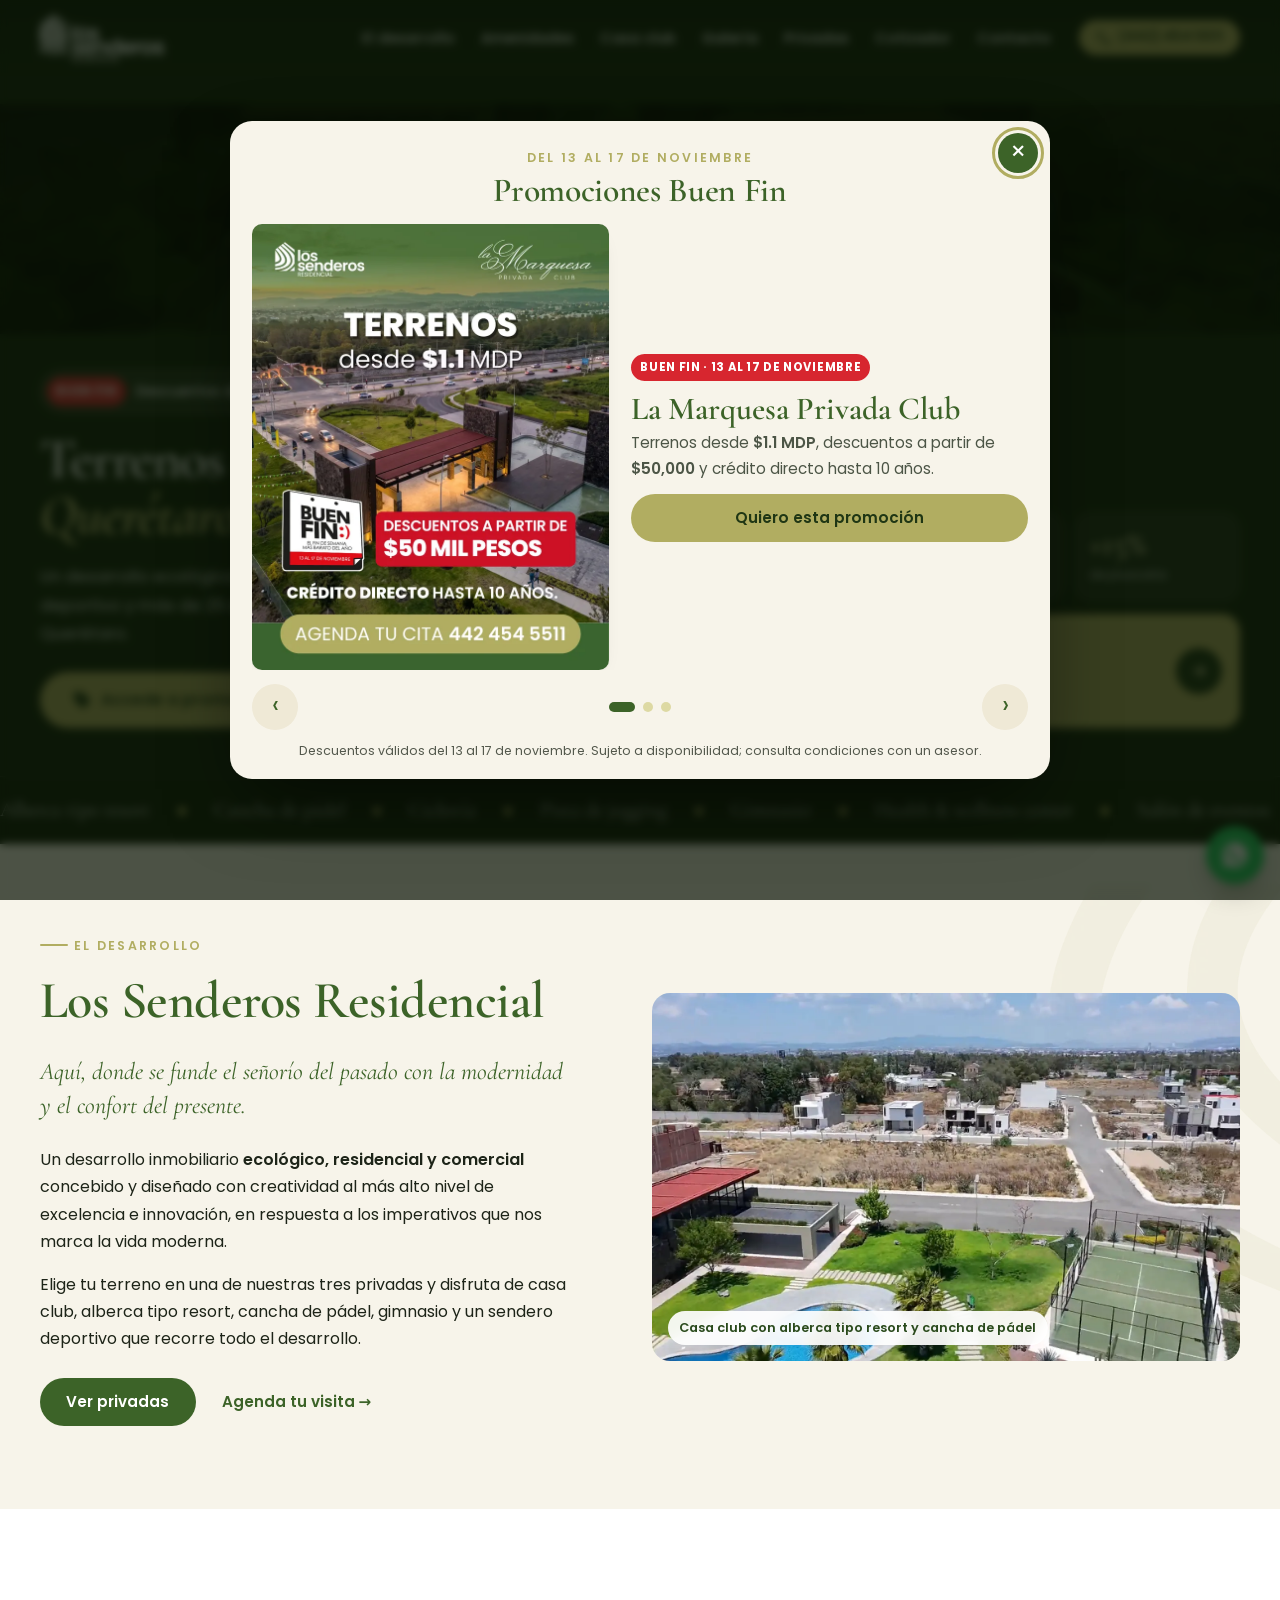
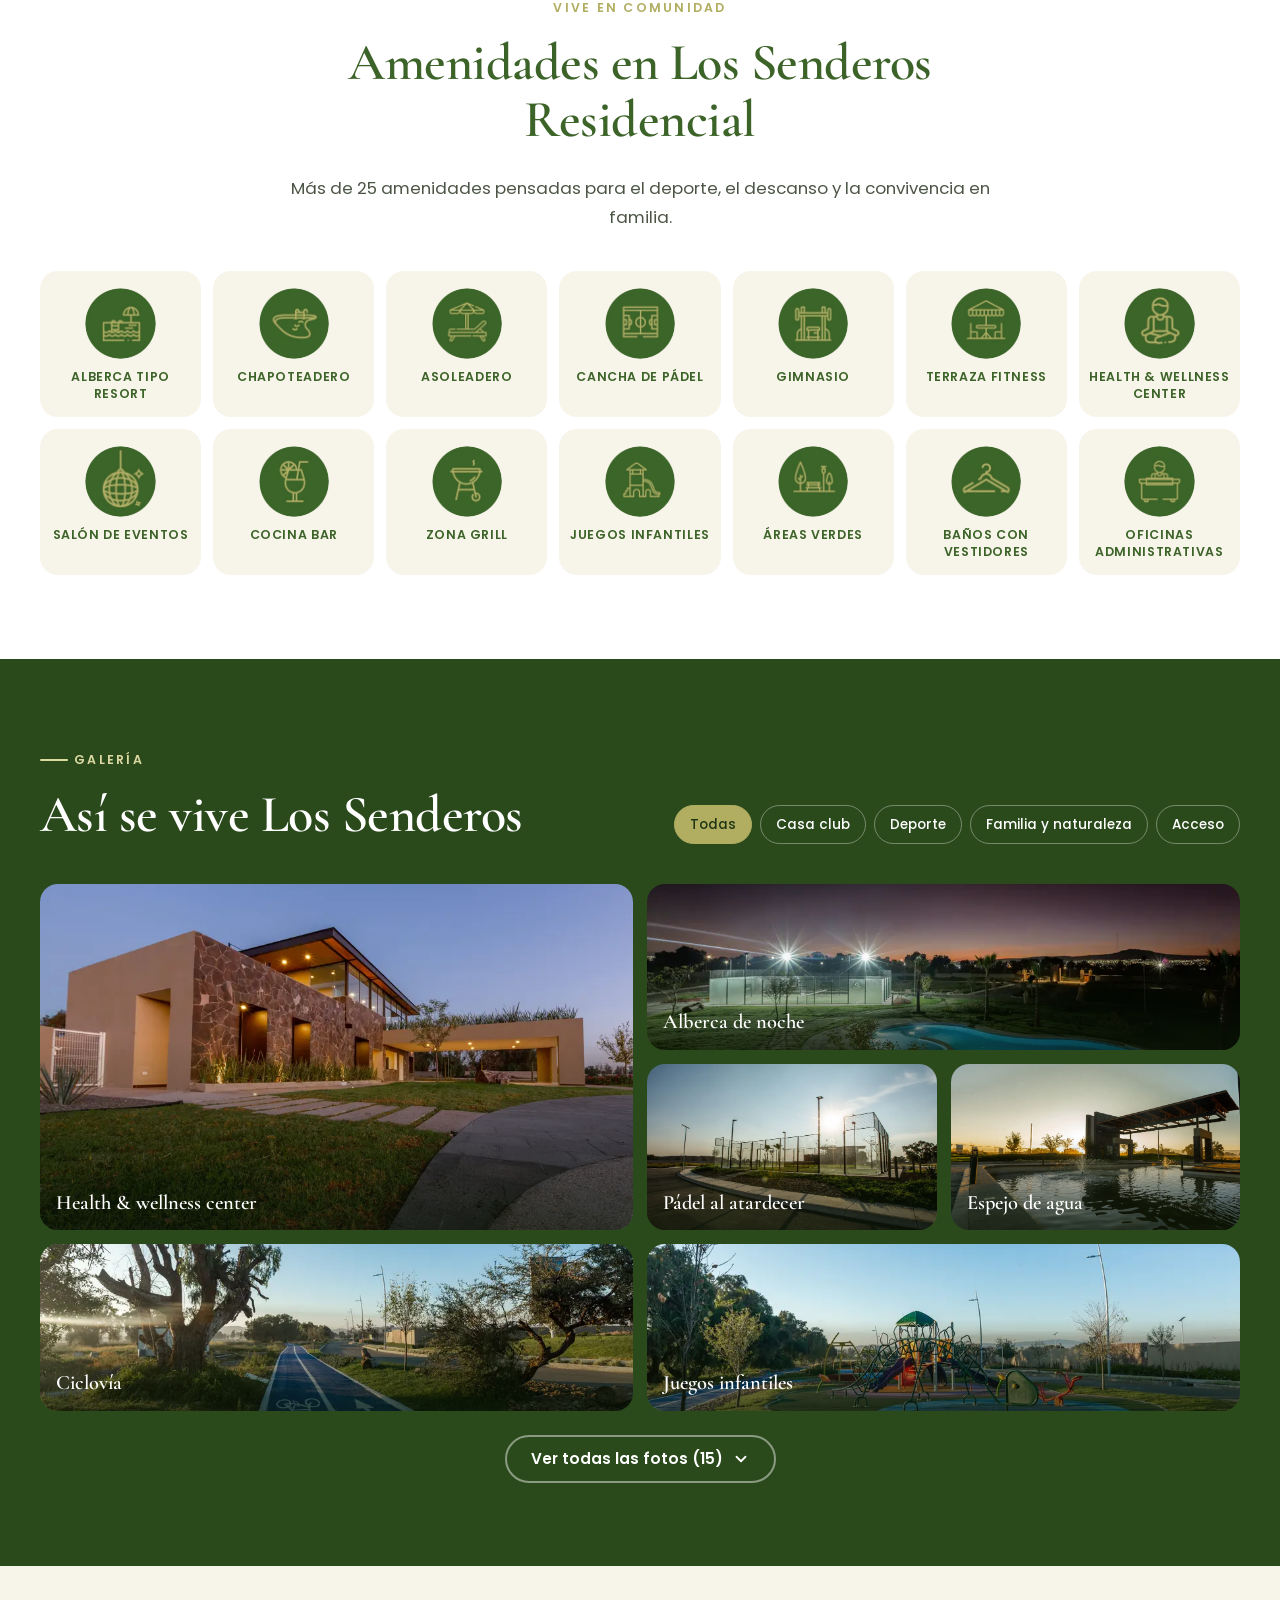
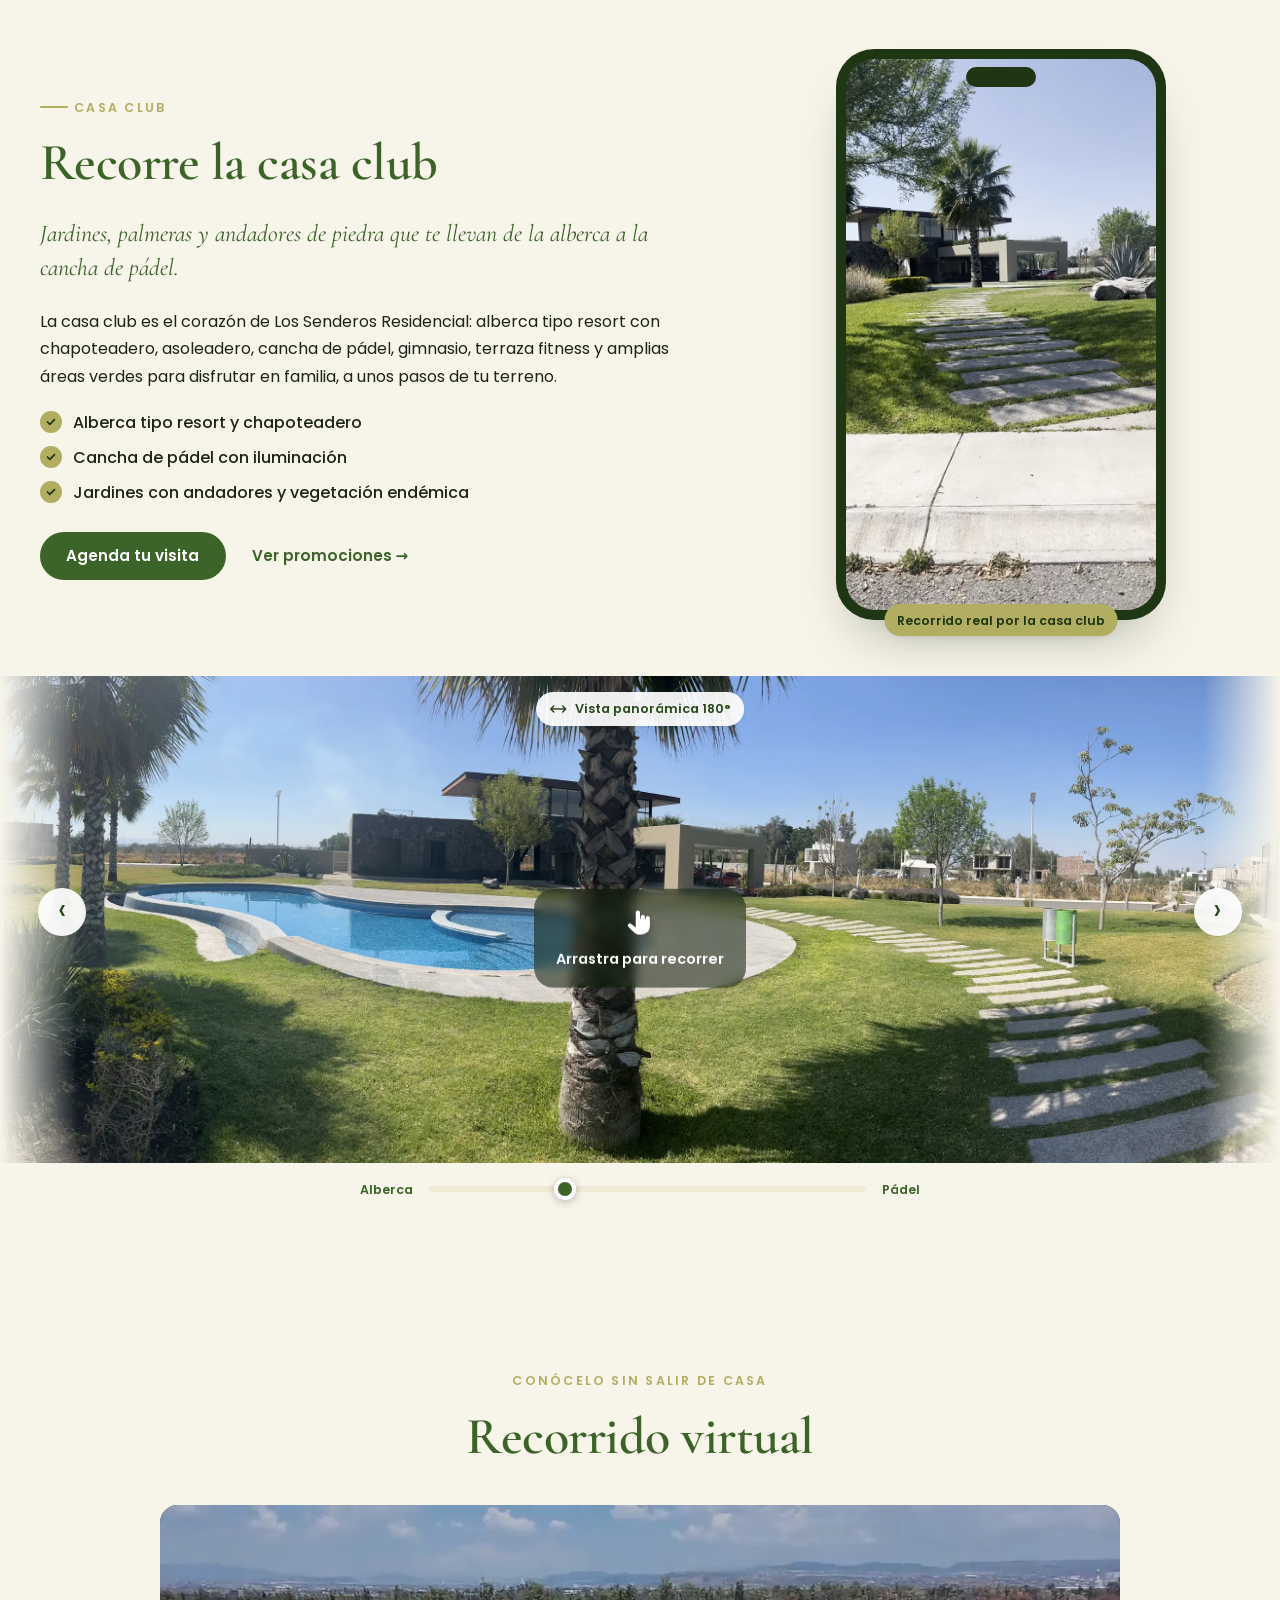
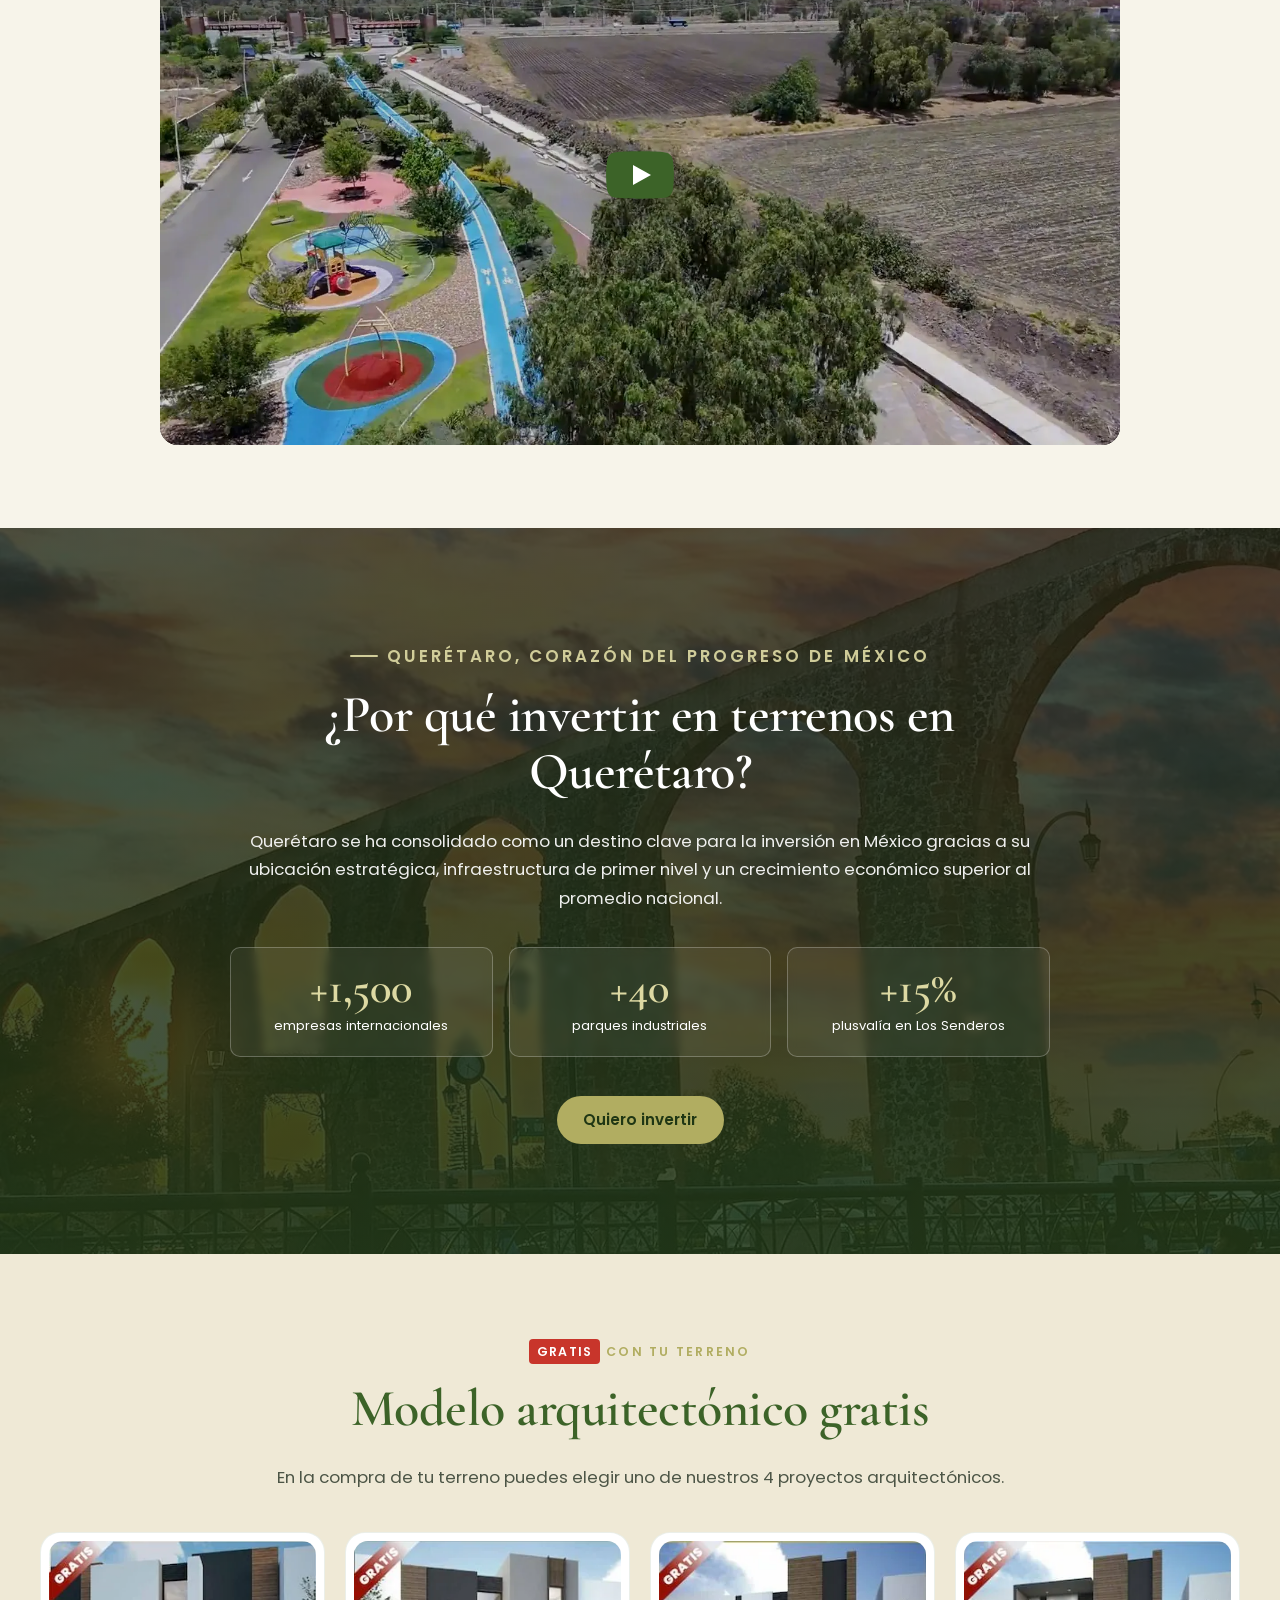
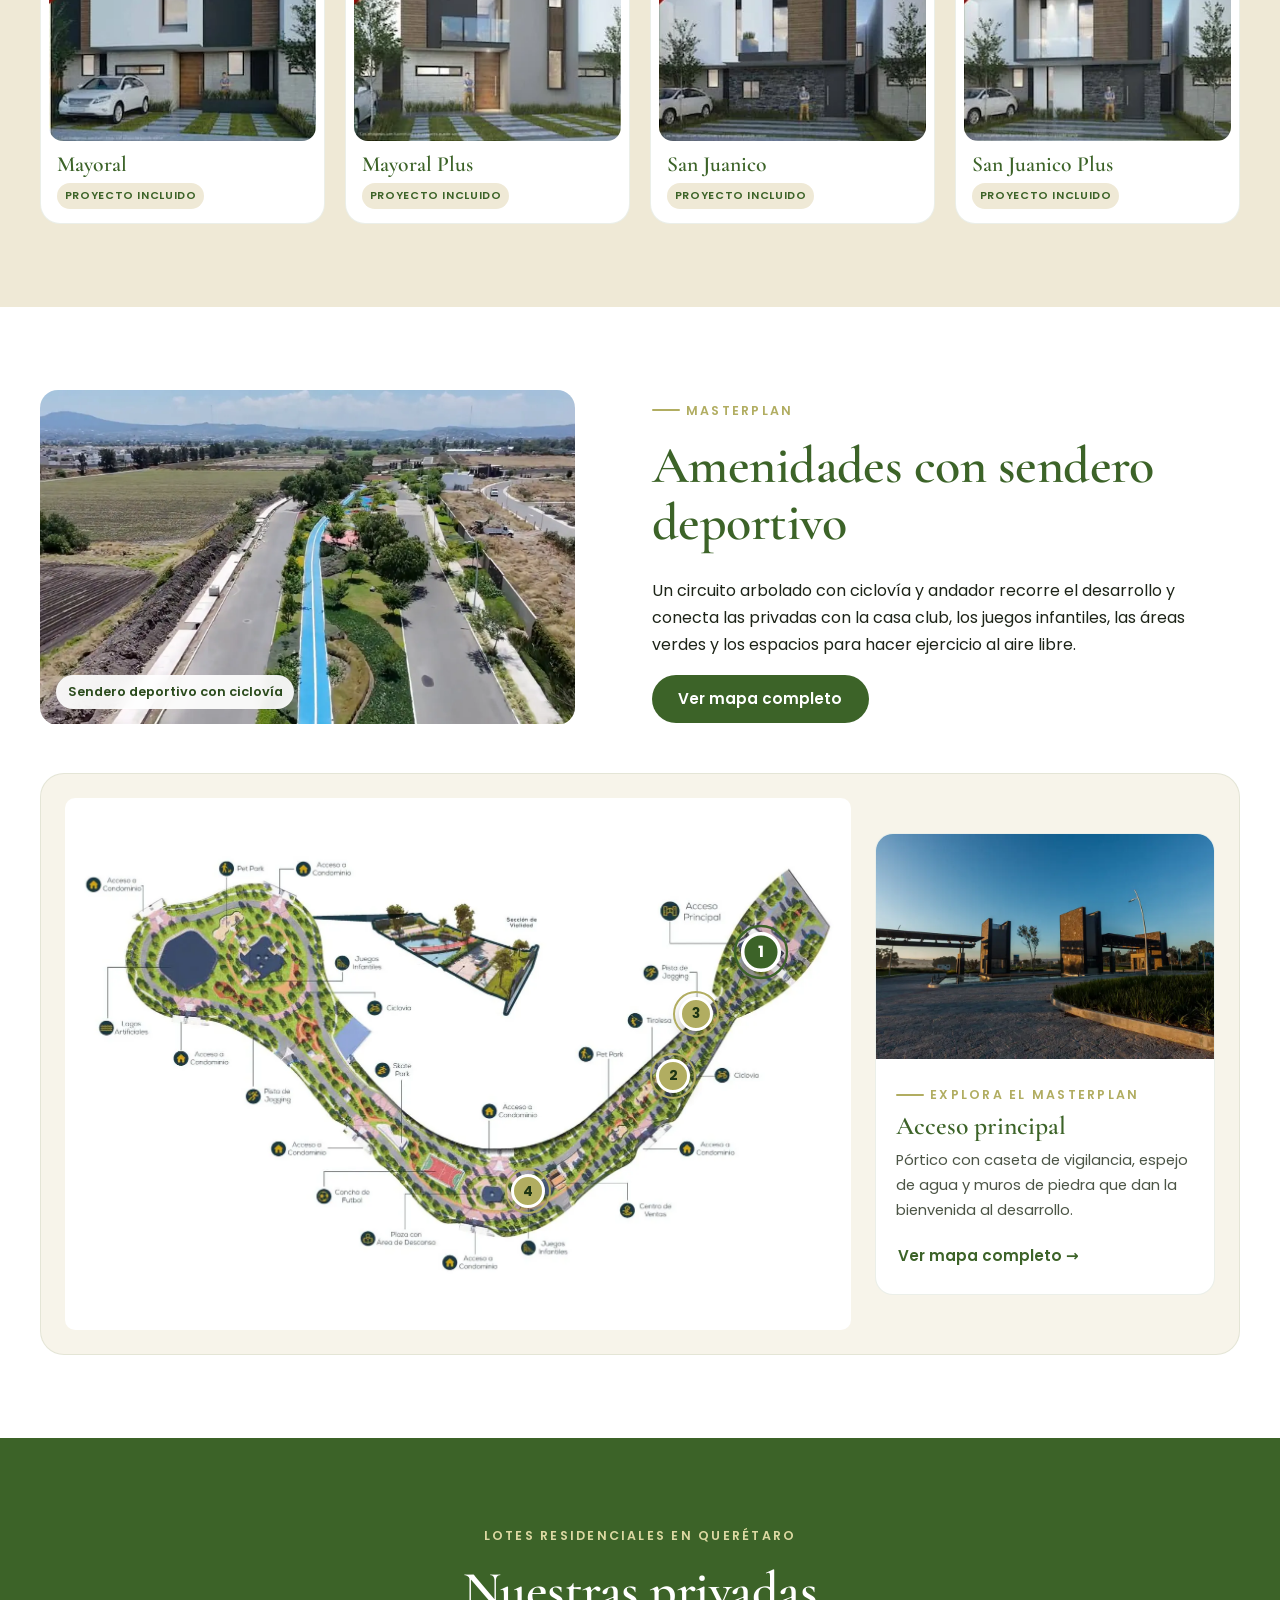
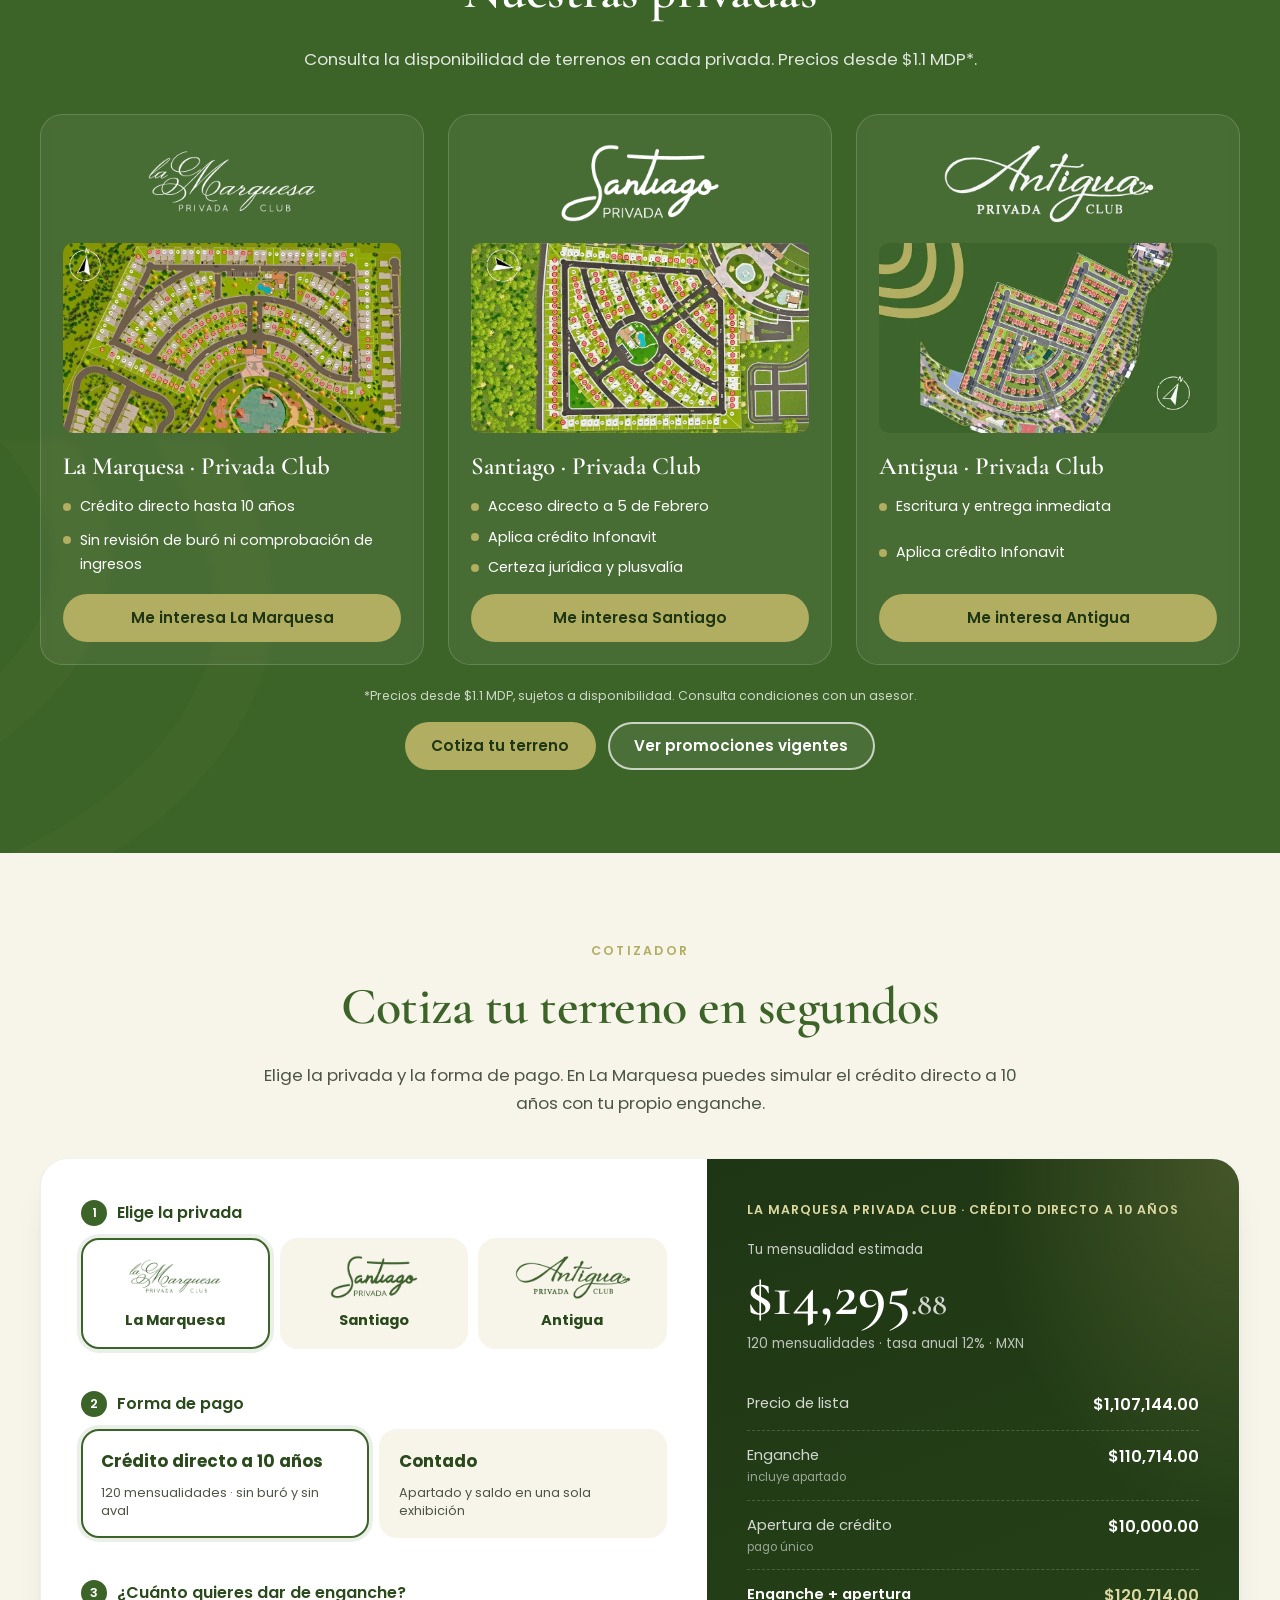
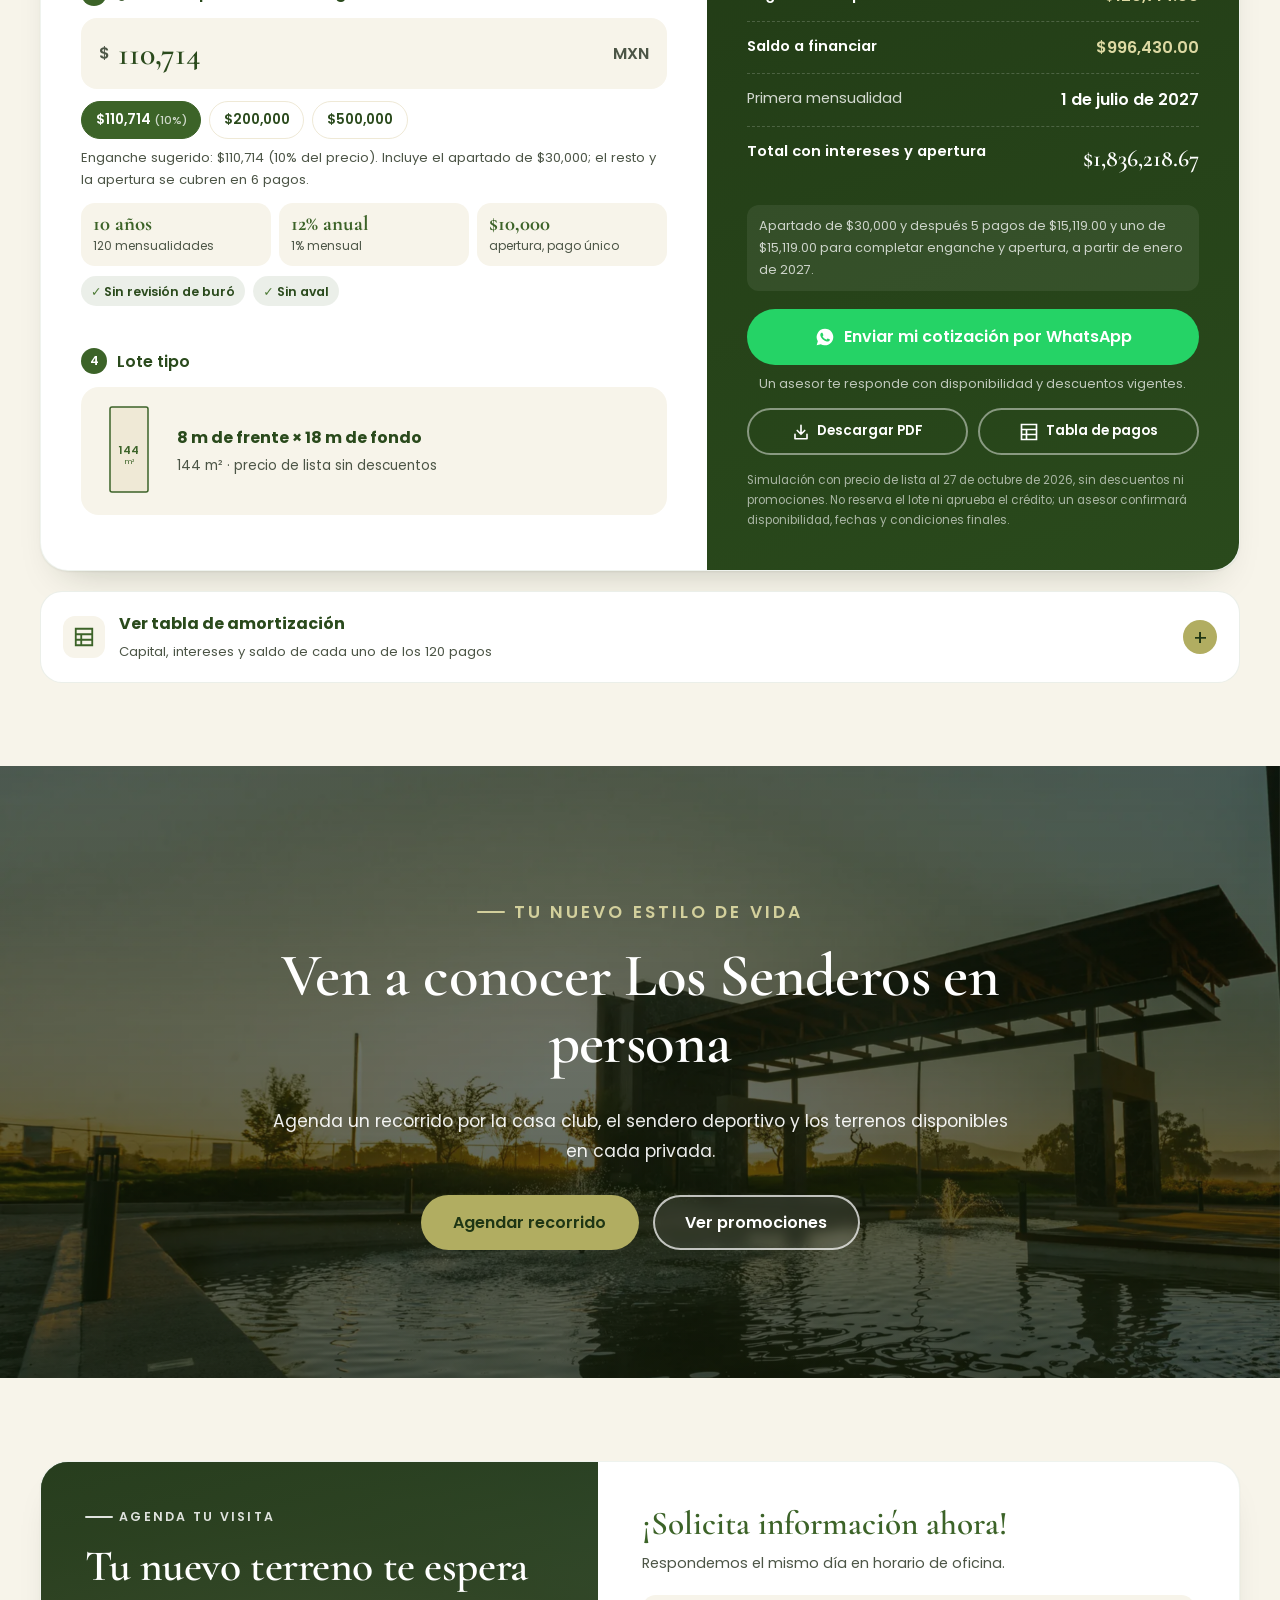
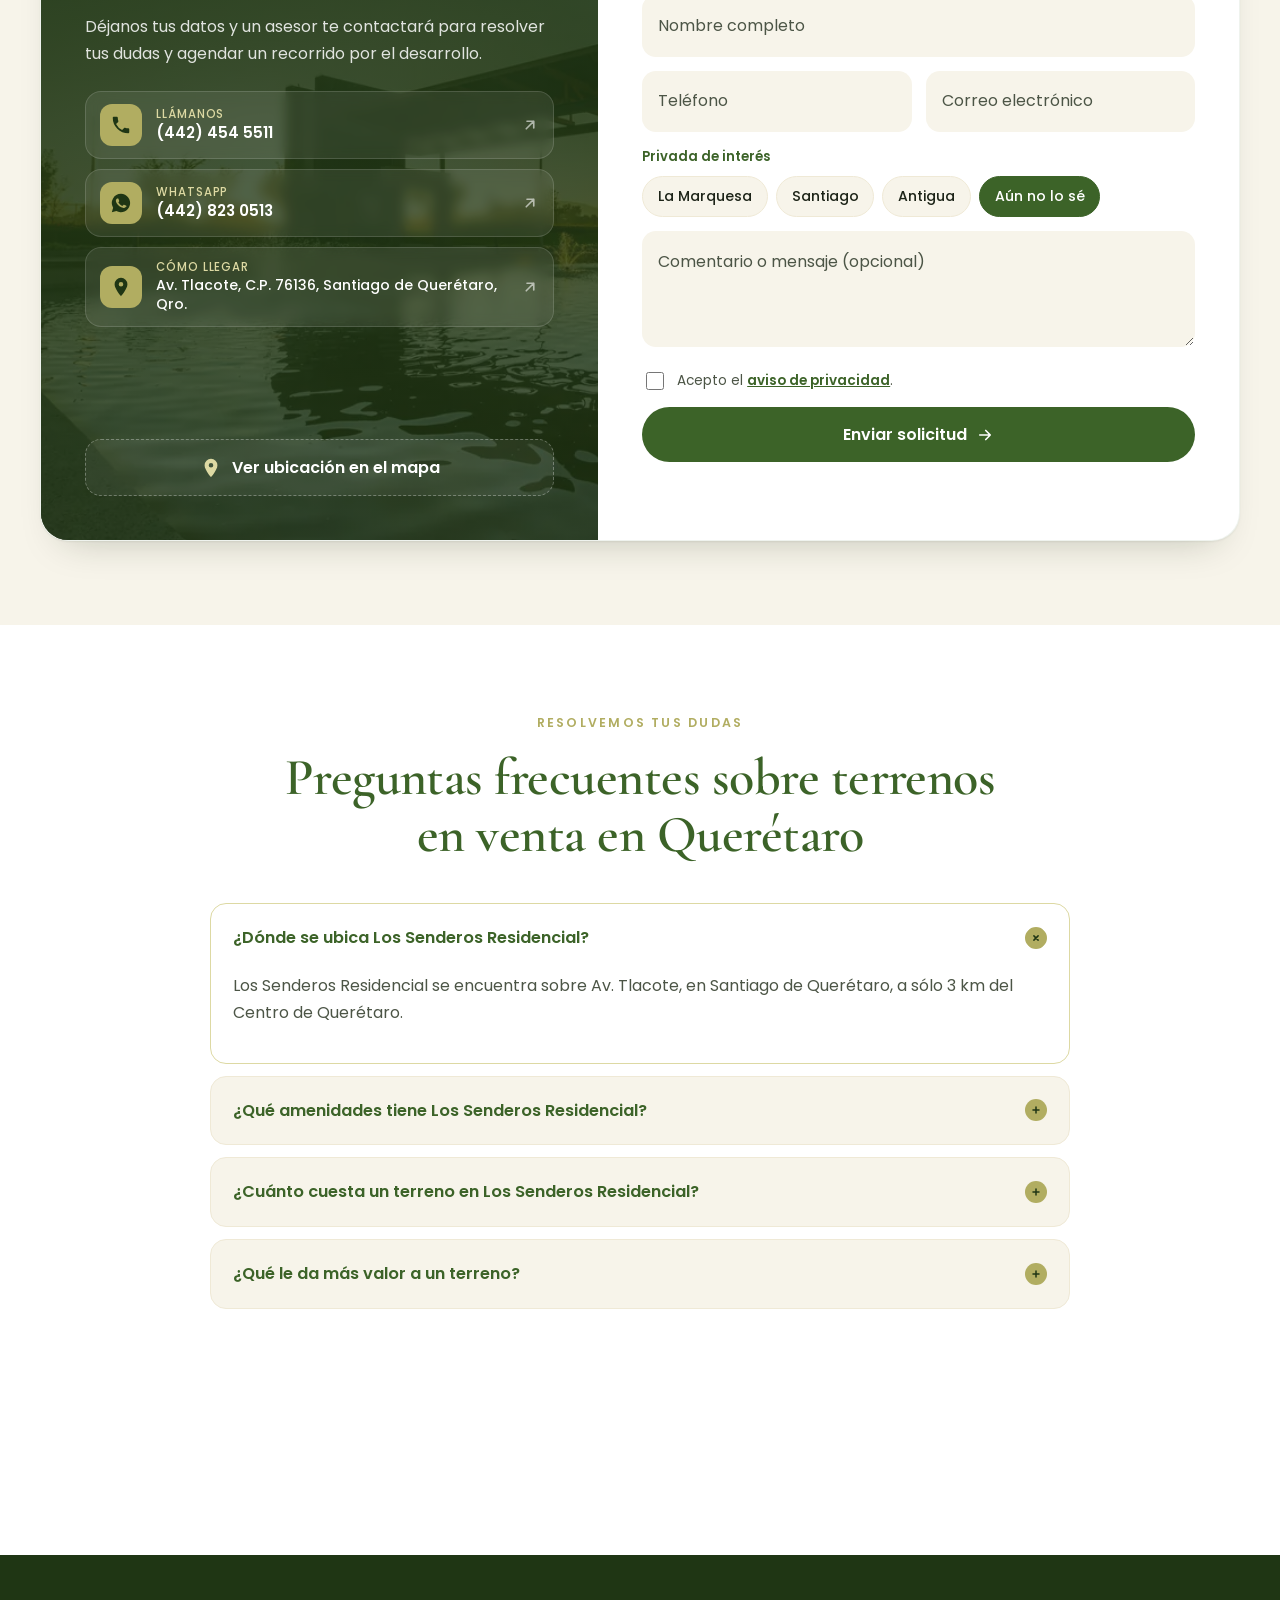
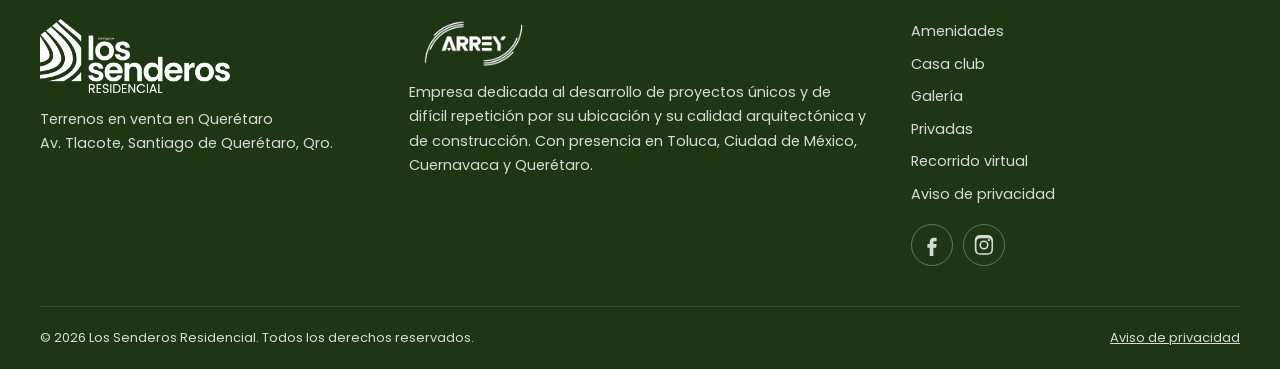
==== commit d4870e1b: "Cotizador: crédito directo a 10 años para La Marquesa con amortización - La Marquesa: crédito direct" ====
--- a/index.html
+++ b/index.html
@@ -38,7 +38,7 @@
   <link rel="preload" as="image" href="assets/img/portada-poster-movil.webp" media="(max-width: 767px)" fetchpriority="high">
   <link rel="preload" as="image" href="assets/img/portada-poster.webp" media="(min-width: 768px)" fetchpriority="high">
   <link rel="stylesheet" href="https://fonts.googleapis.com/css2?family=Cormorant+Garamond:ital,wght@0,500;0,600;1,500&family=Poppins:wght@400;500;600&display=swap">
-  <link rel="stylesheet" href="assets/css/styles.css?v=a006576f">
+  <link rel="stylesheet" href="assets/css/styles.css?v=020d94d4">
 
   <!-- Datos estructurados (schema.org) -->
   <script type="application/ld+json">
@@ -529,13 +529,13 @@
 
     <!-- ============ COTIZADOR ============
          Precios de lista sin descuentos ni promociones (listas del 27 de octubre de 2026).
-         Para actualizar precios o condiciones, edita el JSON "cotizador-datos" de abajo. -->
+         Para actualizar precios, tasas o condiciones, edita el JSON "cotizador-datos" de abajo. -->
     <section class="section quote" id="cotizador" aria-labelledby="cotizador-title">
       <div class="container">
         <header class="section-head reveal">
           <p class="eyebrow">Cotizador</p>
           <h2 id="cotizador-title">Cotiza tu terreno en segundos</h2>
-          <p>Elige la privada y la forma de pago para ver el precio de lista de un lote tipo de 8 × 18 m.</p>
+          <p>Elige la privada y la forma de pago. En La Marquesa puedes simular el crédito directo a 10 años con tu propio enganche.</p>
         </header>
 
         <div class="quote-shell reveal" data-quote>
@@ -561,26 +561,46 @@
             <fieldset class="quote-step">
               <legend><span class="step-n">2</span> Forma de pago</legend>
               <div class="quote-options quote-options--2">
+                <label class="q-opt" data-plan-for="credito10">
+                  <input type="radio" name="q-plan" value="credito10" checked>
+                  <span class="q-card q-card--plan"><b>Crédito directo a 10 años</b><small>120 mensualidades · sin buró y sin aval</small></span>
+                </label>
                 <label class="q-opt">
-                  <input type="radio" name="q-plan" value="contado" checked>
+                  <input type="radio" name="q-plan" value="contado">
                   <span class="q-card q-card--plan"><b>Contado</b><small>Apartado y saldo en una sola exhibición</small></span>
                 </label>
-                <label class="q-opt">
+                <label class="q-opt" data-plan-for="12" hidden>
                   <input type="radio" name="q-plan" value="12">
                   <span class="q-card q-card--plan"><b>Crédito a 12 meses</b><small>Apartado y saldo en 12 mensualidades</small></span>
                 </label>
               </div>
             </fieldset>
 
+            <div class="quote-step credit-fields" data-credit-fields>
+              <p class="quote-lot-title"><span class="step-n">3</span> ¿Cuánto quieres dar de enganche?</p>
+              <div class="money-input">
+                <span>$</span>
+                <input id="q-enganche" type="text" inputmode="numeric" autocomplete="off" aria-describedby="q-enganche-note q-enganche-error" data-q-enganche>
+                <span>MXN</span>
+              </div>
+              <p class="q-error" id="q-enganche-error" role="alert" data-q-error hidden></p>
+              <div class="q-presets" data-q-presets></div>
+              <p class="q-note" id="q-enganche-note" data-q-enganche-note></p>
+              <ul class="q-terms">
+                <li><b>10 años</b><span>120 mensualidades</span></li>
+                <li><b>12% anual</b><span>1% mensual</span></li>
+                <li><b>$10,000</b><span>apertura, pago único</span></li>
+              </ul>
+              <ul class="q-badges"><li>Sin revisión de buró</li><li>Sin aval</li></ul>
+            </div>
+
             <div class="quote-step quote-lot">
-              <p class="quote-lot-title"><span class="step-n">3</span> Lote tipo</p>
+              <p class="quote-lot-title"><span class="step-n" data-lot-step>4</span> Lote tipo</p>
               <div class="lot-box">
-                <svg class="lot-svg" viewBox="0 0 120 200" width="72" height="120" aria-hidden="true">
+                <svg class="lot-svg" viewBox="0 0 120 200" width="60" height="100" aria-hidden="true">
                   <rect x="22" y="12" width="76" height="170" rx="4" fill="#efe9d6" stroke="#3c6328" stroke-width="3"/>
-                  <line x1="22" y1="194" x2="98" y2="194" stroke="#b1ad61" stroke-width="2"/>
-                  <text x="60" y="191" text-anchor="middle" font-size="13" font-weight="600" fill="#3c6328" font-family="Poppins, sans-serif" dy="-4">8 m</text>
-                  <line x1="108" y1="12" x2="108" y2="182" stroke="#b1ad61" stroke-width="2"/>
-                  <text x="114" y="100" font-size="13" font-weight="600" fill="#3c6328" font-family="Poppins, sans-serif" transform="rotate(90 114 100)" text-anchor="middle">18 m</text>
+                  <text x="60" y="105" text-anchor="middle" font-size="22" font-weight="600" fill="#3c6328" font-family="Poppins, sans-serif">144</text>
+                  <text x="60" y="125" text-anchor="middle" font-size="14" fill="#3c6328" font-family="Poppins, sans-serif">m²</text>
                 </svg>
                 <div>
                   <b>8 m de frente × 18 m de fondo</b>
@@ -590,31 +610,55 @@
             </div>
           </div>
 
-          <div class="quote-result" aria-live="polite">
-            <p class="quote-kicker"><span data-q-name>La Marquesa Privada Club</span> · <span data-q-plan-name>Contado</span></p>
-            <p class="quote-label">Precio de lista</p>
-            <p class="quote-price" data-q-price>$1,107,144</p>
-            <p class="quote-m2"><span data-q-m2>$7,688</span> por m² · lote de 144 m²</p>
-
-            <dl class="quote-lines">
-              <div><dt>Apartado</dt><dd data-q-apartado>$30,000</dd></div>
-              <div data-q-row-saldo><dt data-q-saldo-label>Saldo en una sola exhibición</dt><dd data-q-saldo>$1,077,144</dd></div>
-              <div class="quote-monthly" data-q-row-mensual hidden><dt>12 mensualidades de</dt><dd data-q-mensual>$0</dd></div>
-              <div class="quote-total"><dt>Total</dt><dd data-q-total>$1,107,144</dd></div>
-            </dl>
+          <div class="quote-result" aria-live="polite" data-q-result>
+            <p class="quote-kicker"><span data-q-name>La Marquesa Privada Club</span> · <span data-q-plan-name>Crédito directo a 10 años</span></p>
+            <p class="quote-label" data-q-hero-label>Tu mensualidad estimada</p>
+            <p class="quote-price" data-q-hero>$0</p>
+            <p class="quote-m2" data-q-hero-sub></p>
+
+            <dl class="quote-lines" data-q-lines></dl>
+            <p class="q-bridge" data-q-bridge hidden></p>
 
             <div class="quote-actions">
-              <a class="btn btn--wa btn--block btn--lg" href="#" target="_blank" rel="noopener" data-q-whatsapp>
-                <svg aria-hidden="true" viewBox="0 0 24 24" width="20" height="20"><path fill="currentColor" d="M12 2a10 10 0 0 0-8.6 15.1L2 22l5-1.3A10 10 0 1 0 12 2zm5.3 14.1c-.2.6-1.3 1.2-1.8 1.3-.5 0-1 .2-3.3-.7-2.8-1.1-4.6-4-4.7-4.2-.1-.2-1.1-1.5-1.1-2.9s.7-2 1-2.3c.2-.3.5-.3.7-.3h.5c.2 0 .4 0 .6.5l.8 2c.1.2.1.4 0 .5l-.3.5-.4.4c-.1.2-.3.3-.1.6.2.3.8 1.3 1.7 2.1 1.2 1 2.1 1.3 2.4 1.5.3.1.5.1.6-.1l.9-1c.2-.3.4-.2.6-.1l1.9.9c.3.1.5.2.5.3.1.1.1.7-.1 1.3z"/></svg>
-                Enviar mi cotización por WhatsApp
-              </a>
+              <a class="btn btn--wa btn--block btn--lg" href="#" target="_blank" rel="noopener" data-q-whatsapp><svg aria-hidden="true" viewBox="0 0 24 24" width="20" height="20"><path fill="currentColor" d="M12 2a10 10 0 0 0-8.6 15.1L2 22l5-1.3A10 10 0 1 0 12 2zm5.3 14.1c-.2.6-1.3 1.2-1.8 1.3-.5 0-1 .2-3.3-.7-2.8-1.1-4.6-4-4.7-4.2-.1-.2-1.1-1.5-1.1-2.9s.7-2 1-2.3c.2-.3.5-.3.7-.3h.5c.2 0 .4 0 .6.5l.8 2c.1.2.1.4 0 .5l-.3.5-.4.4c-.1.2-.3.3-.1.6.2.3.8 1.3 1.7 2.1 1.2 1 2.1 1.3 2.4 1.5.3.1.5.1.6-.1l.9-1c.2-.3.4-.2.6-.1l1.9.9c.3.1.5.2.5.3.1.1.1.7-.1 1.3z"/></svg> Enviar mi cotización por WhatsApp</a>
               <p class="quote-wa-hint">Un asesor te responde con disponibilidad y descuentos vigentes.</p>
-              <button class="btn btn--outline-light btn--block" type="button" data-q-print>Imprimir o guardar en PDF</button>
-            </div>
-            <p class="quote-note">Precios de lista al 27 de octubre de 2026, sin descuentos ni promociones. Sujetos a cambio y disponibilidad. Un asesor te confirmará el precio final y los descuentos vigentes.</p>
-            <p class="quote-print-meta" data-q-date></p>
-          </div>
-        </div>
+              <div class="quote-actions-row">
+                <button class="btn btn--outline-light" type="button" data-q-pdf><svg aria-hidden="true" viewBox="0 0 24 24" width="18" height="18"><path fill="none" stroke="currentColor" stroke-width="2.2" stroke-linecap="round" stroke-linejoin="round" d="M12 3v12m-5-5 5 5 5-5M4 15v6h16v-6"/></svg> Descargar PDF</button>
+                <a class="btn btn--outline-light" href="#amortizacion" data-q-amort-link><svg aria-hidden="true" viewBox="0 0 24 24" width="20" height="20"><path fill="none" stroke="currentColor" stroke-width="2" d="M3 3h18v18H3zM3 9h18M3 15h18M9 9v12"/></svg> Tabla de pagos</a>
+              </div>
+            </div>
+            <p class="quote-note" data-q-note></p>
+          </div>
+        </div>
+
+        <!-- Tabla de amortización (solo crédito directo) -->
+        <details class="amort reveal" id="amortizacion" data-q-amort>
+          <summary>
+            <span class="amort-title"><svg aria-hidden="true" viewBox="0 0 24 24" width="20" height="20"><path fill="none" stroke="currentColor" stroke-width="2" d="M3 3h18v18H3zM3 9h18M3 15h18M9 9v12"/></svg><span><b>Ver tabla de amortización</b><small>Capital, intereses y saldo de cada uno de los 120 pagos</small></span></span>
+            <span class="amort-plus" aria-hidden="true">+</span>
+          </summary>
+          <div class="amort-body">
+            <div class="amort-stats">
+              <div><span>Saldo financiado</span><b data-q-a-principal></b></div>
+              <div><span>Intereses del crédito</span><b data-q-a-interest></b></div>
+              <div><span>Total con financiamiento y apertura</span><b data-q-a-total></b></div>
+            </div>
+            <div class="amort-toolbar">
+              <p data-q-a-info></p>
+              <div>
+                <button class="btn btn--sm btn--green" type="button" data-q-csv><svg aria-hidden="true" viewBox="0 0 24 24" width="18" height="18"><path fill="none" stroke="currentColor" stroke-width="2.2" stroke-linecap="round" stroke-linejoin="round" d="M12 3v12m-5-5 5 5 5-5M4 15v6h16v-6"/></svg> Descargar Excel (CSV)</button>
+                <button class="btn btn--sm btn--gold" type="button" data-q-pdf><svg aria-hidden="true" viewBox="0 0 24 24" width="18" height="18"><path fill="none" stroke="currentColor" stroke-width="2.2" stroke-linecap="round" stroke-linejoin="round" d="M12 3v12m-5-5 5 5 5-5M4 15v6h16v-6"/></svg> Descargar PDF</button>
+              </div>
+            </div>
+            <div class="amort-scroll" role="region" aria-label="Tabla de amortización" tabindex="0">
+              <table>
+                <thead><tr><th scope="col">Pago</th><th scope="col">Fecha</th><th scope="col">Saldo inicial</th><th scope="col">Mensualidad</th><th scope="col">Capital</th><th scope="col">Interés</th><th scope="col">Saldo final</th></tr></thead>
+                <tbody data-q-a-body></tbody>
+              </table>
+            </div>
+            <p class="amort-note">El cálculo redondea a centavos en cada periodo y la última mensualidad se ajusta para liquidar el saldo. El total incluye el precio del terreno, los intereses y una sola apertura de crédito.</p>
+          </div>
+        </details>
 
         <script type="application/json" id="cotizador-datos">
         {
@@ -622,13 +666,18 @@
           "lote": { "frente": 8, "fondo": 18, "m2": 144 },
           "fechaLista": "27 de octubre de 2026",
           "privadas": {
-            "marquesa": { "nombre": "La Marquesa Privada Club", "precioLista": 1107144 },
-            "santiago": { "nombre": "Santiago Privada Club", "precioLista": 1341461 },
-            "antigua":  { "nombre": "Antigua Privada Club", "precioLista": 1230000 }
+            "marquesa": { "nombre": "La Marquesa Privada Club", "precioLista": 1107144, "planes": ["credito10", "contado"] },
+            "santiago": { "nombre": "Santiago Privada Club", "precioLista": 1341461, "planes": ["contado", "12"] },
+            "antigua":  { "nombre": "Antigua Privada Club", "precioLista": 1230000, "planes": ["contado", "12"] }
           },
           "planes": {
-            "contado": { "nombre": "Contado", "meses": 0 },
-            "12": { "nombre": "Crédito a 12 meses", "meses": 12 }
+            "contado": { "nombre": "Contado", "tipo": "contado" },
+            "12": { "nombre": "Crédito a 12 meses", "tipo": "meses", "meses": 12 },
+            "credito10": {
+              "nombre": "Crédito directo a 10 años", "tipo": "amortizado",
+              "meses": 120, "tasaAnual": 12, "apertura": 10000,
+              "enganchePct": 10, "pagosEnganche": 6, "descuento": 0
+            }
           }
         }
         </script>
@@ -894,6 +943,6 @@
     <button class="lb-nav lb-next" type="button" data-lb-next aria-label="Imagen siguiente">›</button>
   </dialog>
 
-  <script src="assets/js/main.js?v=4e8c5102" defer></script>
+  <script src="assets/js/main.js?v=3445aa9f" defer></script>
 </body>
 </html>
--- a/assets/css/styles.css
+++ b/assets/css/styles.css
@@ -1081,6 +1081,7 @@
 .quote-options { display: grid; gap: 10px; }
 .quote-options--3 { grid-template-columns: repeat(3, 1fr); }
 .quote-options--2 { grid-template-columns: repeat(2, 1fr); }
+.q-opt[hidden] { display: none; }
 .q-opt { position: relative; cursor: pointer; }
 .q-opt input { position: absolute; opacity: 0; inset: 0; cursor: pointer; }
 .q-card {
@@ -1132,19 +1133,92 @@
   .quote-options--2 { grid-template-columns: 1fr; }
 }
 
-/* Impresión: solo la cotización */
-@media print {
-  body.print-quote > *:not(main), body.print-quote main > *:not(#cotizador),
-  body.print-quote #cotizador .section-head, body.print-quote .quote-actions,
-  body.print-quote .wa-float, body.print-quote .to-top { display: none !important; }
-  body.print-quote { background: #fff; }
-  body.print-quote #cotizador { padding: 0; }
-  body.print-quote .quote-shell { box-shadow: none; border: 1px solid #ccc; grid-template-columns: 1fr 1fr; }
-  body.print-quote .quote-result { -webkit-print-color-adjust: exact; print-color-adjust: exact; }
-  body.print-quote .quote-print-meta { display: block; font-size: .8rem; color: rgb(255 255 255 / .8); margin-top: 8px; }
-  body.print-quote .reveal { opacity: 1 !important; transform: none !important; }
-}
 .quote-lines div[hidden] { display: none; }
 .btn--wa { --bg: #25d366; --fg: #fff; }
 .btn--wa:hover { --bg: #1ebe5a; }
 .quote-wa-hint { font-size: .8rem; color: rgb(255 255 255 / .7); text-align: center; margin: -2px 0 4px; }
+
+
+/* ---------- Cotizador: crédito directo ---------- */
+.credit-fields[hidden] { display: none; }
+.money-input {
+  display: flex; align-items: center; gap: 8px; padding: 6px 16px; border-radius: 16px;
+  background: var(--cream-100); border: 2px solid transparent; transition: border-color .2s, background .2s;
+}
+.money-input:focus-within { border-color: var(--green-700); background: #fff; }
+.money-input span { color: var(--ink-soft); font-weight: 600; }
+.money-input input {
+  flex: 1; min-width: 0; border: 0; background: transparent; outline: none; padding: 8px 0;
+  font-family: var(--font-display); font-size: 2rem; font-weight: 600; color: var(--green-800);
+}
+[data-quote].is-invalid .money-input { border-color: #d0533d; background: #fff6f3; }
+.q-error { color: #b23a25; font-size: .85rem; font-weight: 500; margin: 8px 0 0; }
+.q-presets { display: flex; flex-wrap: wrap; gap: 8px; margin: 12px 0 8px; }
+.q-chip {
+  border: 1.5px solid var(--cream-200); background: #fff; border-radius: 999px; padding: .45em 1em;
+  font-size: .85rem; font-weight: 600; color: var(--green-800); transition: background .2s, border-color .2s, color .2s;
+}
+.q-chip small { font-weight: 500; opacity: .75; }
+.q-chip:hover { border-color: var(--gold-500); }
+.q-chip.is-active { background: var(--green-700); border-color: var(--green-700); color: #fff; }
+.q-note { font-size: .82rem; color: var(--ink-soft); margin: 0 0 12px; }
+.q-terms { list-style: none; padding: 0; margin: 0 0 10px; display: grid; grid-template-columns: repeat(3, 1fr); gap: 8px; }
+.q-terms li { background: var(--cream-100); border-radius: 14px; padding: 10px 12px; display: grid; }
+.q-terms b { font-family: var(--font-display); font-size: 1.3rem; color: var(--green-700); line-height: 1.1; }
+.q-terms span { font-size: .75rem; color: var(--ink-soft); }
+.q-badges { list-style: none; padding: 0; margin: 0; display: flex; flex-wrap: wrap; gap: 8px; }
+.q-badges li { font-size: .78rem; font-weight: 600; color: var(--green-800); background: rgb(60 99 40 / .1); padding: .35em .8em; border-radius: 999px; }
+.q-badges li::before { content: "✓ "; color: var(--green-600); }
+
+.quote-price small { font-size: .5em; opacity: .8; }
+.quote-lines small { display: block; font-size: .72rem; color: rgb(255 255 255 / .55); }
+.quote-lines .is-strong dt { color: #fff; font-weight: 600; }
+.quote-lines .is-strong dd { color: var(--gold-300); }
+.q-bridge { font-size: .8rem; color: rgb(255 255 255 / .75); background: rgb(255 255 255 / .07); border-radius: 12px; padding: 10px 12px; margin: -8px 0 18px; }
+.quote-actions-row { display: grid; grid-template-columns: 1fr 1fr; gap: 10px; }
+.quote-actions-row .btn { padding-inline: .8em; font-size: .85rem; }
+.quote-actions-row [hidden] { display: none; }
+.quote-actions-row:has(> [hidden]) { grid-template-columns: 1fr; }
+.btn[disabled] { opacity: .6; cursor: progress; }
+
+/* Tabla de amortización */
+.amort { margin-top: 20px; background: #fff; border-radius: 22px; border: 1px solid rgb(60 99 40 / .1); overflow: hidden; }
+.amort[hidden] { display: none; }
+.amort summary { list-style: none; cursor: pointer; display: flex; align-items: center; justify-content: space-between; gap: 16px; padding: 18px 22px; }
+.amort summary::-webkit-details-marker { display: none; }
+.amort-title { display: flex; align-items: center; gap: 14px; color: var(--green-700); }
+.amort-title svg { flex-shrink: 0; width: 42px; height: 42px; padding: 10px; border-radius: 12px; background: var(--cream-100); }
+.amort-title b { display: block; color: var(--green-800); }
+.amort-title small { color: var(--ink-soft); font-size: .82rem; }
+.amort-plus { width: 34px; height: 34px; border-radius: 50%; display: grid; place-items: center; background: var(--gold-500); color: var(--green-900); font-size: 1.3rem; transition: transform .3s var(--ease); }
+.amort[open] .amort-plus { transform: rotate(45deg); }
+.amort-body { padding: 0 22px 22px; }
+.amort-stats { display: grid; grid-template-columns: repeat(3, 1fr); gap: 10px; margin-bottom: 14px; }
+.amort-stats div { background: var(--cream-100); border-radius: 14px; padding: 12px 14px; display: grid; }
+.amort-stats span { font-size: .78rem; color: var(--ink-soft); }
+.amort-stats b { font-family: var(--font-display); font-size: 1.5rem; color: var(--green-800); }
+.amort-toolbar { display: flex; flex-wrap: wrap; align-items: center; justify-content: space-between; gap: 10px; margin-bottom: 10px; }
+.amort-toolbar p { margin: 0; font-size: .82rem; color: var(--ink-soft); }
+.amort-toolbar div { display: flex; flex-wrap: wrap; gap: 8px; }
+.amort-scroll { max-height: 440px; overflow: auto; border: 1px solid var(--cream-200); border-radius: 14px; }
+.amort table { width: 100%; border-collapse: collapse; font-size: .85rem; font-variant-numeric: tabular-nums; }
+.amort th { position: sticky; top: 0; background: var(--cream-200); color: var(--green-800); font-weight: 600; text-align: right; padding: 10px 12px; white-space: nowrap; }
+.amort td { text-align: right; padding: 8px 12px; border-top: 1px solid var(--cream-200); white-space: nowrap; color: var(--ink); }
+.amort th:nth-child(-n+2), .amort td:nth-child(-n+2) { text-align: left; }
+.amort tbody tr:nth-child(even) td { background: #fbfaf5; }
+.amort-note { font-size: .75rem; color: var(--ink-soft); margin: 10px 0 0; }
+@media (max-width: 600px) {
+  .amort-stats { grid-template-columns: 1fr; }
+  .q-terms b { font-size: 1.1rem; }
+  .amort summary, .amort-body { padding-inline: 14px; }
+  .money-input input { font-size: 1.6rem; }
+}
+.quote-shell > *, .quote-step, .quote-options, .q-opt, .amort-body { min-width: 0; }
+.quote-lines dd { white-space: normal; text-align: right; }
+@media (max-width: 480px) {
+  .q-terms { grid-template-columns: 1fr 1fr 1fr; gap: 6px; }
+  .q-terms li { padding: 8px; }
+  .q-terms span { font-size: .68rem; }
+  .quote-actions-row { grid-template-columns: 1fr; }
+  .quote-form, .quote-result { padding: 20px 16px; }
+}
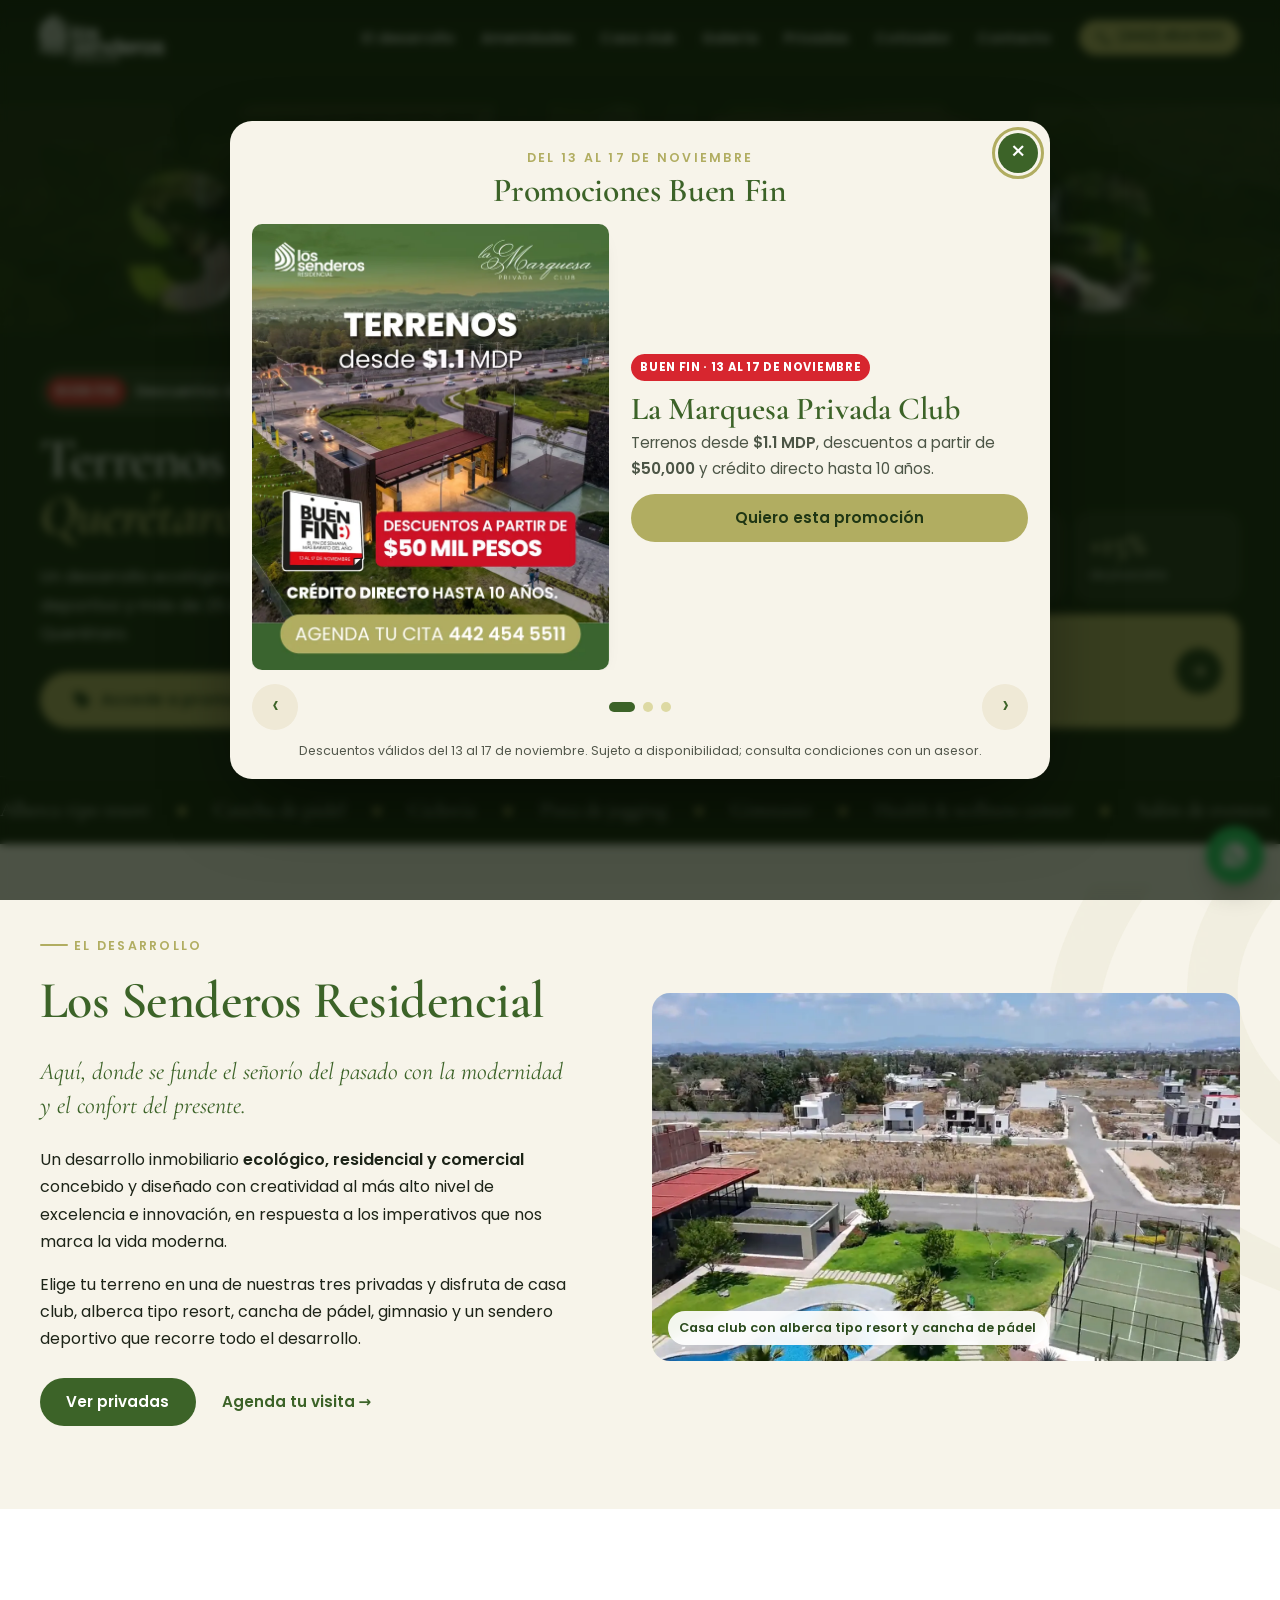
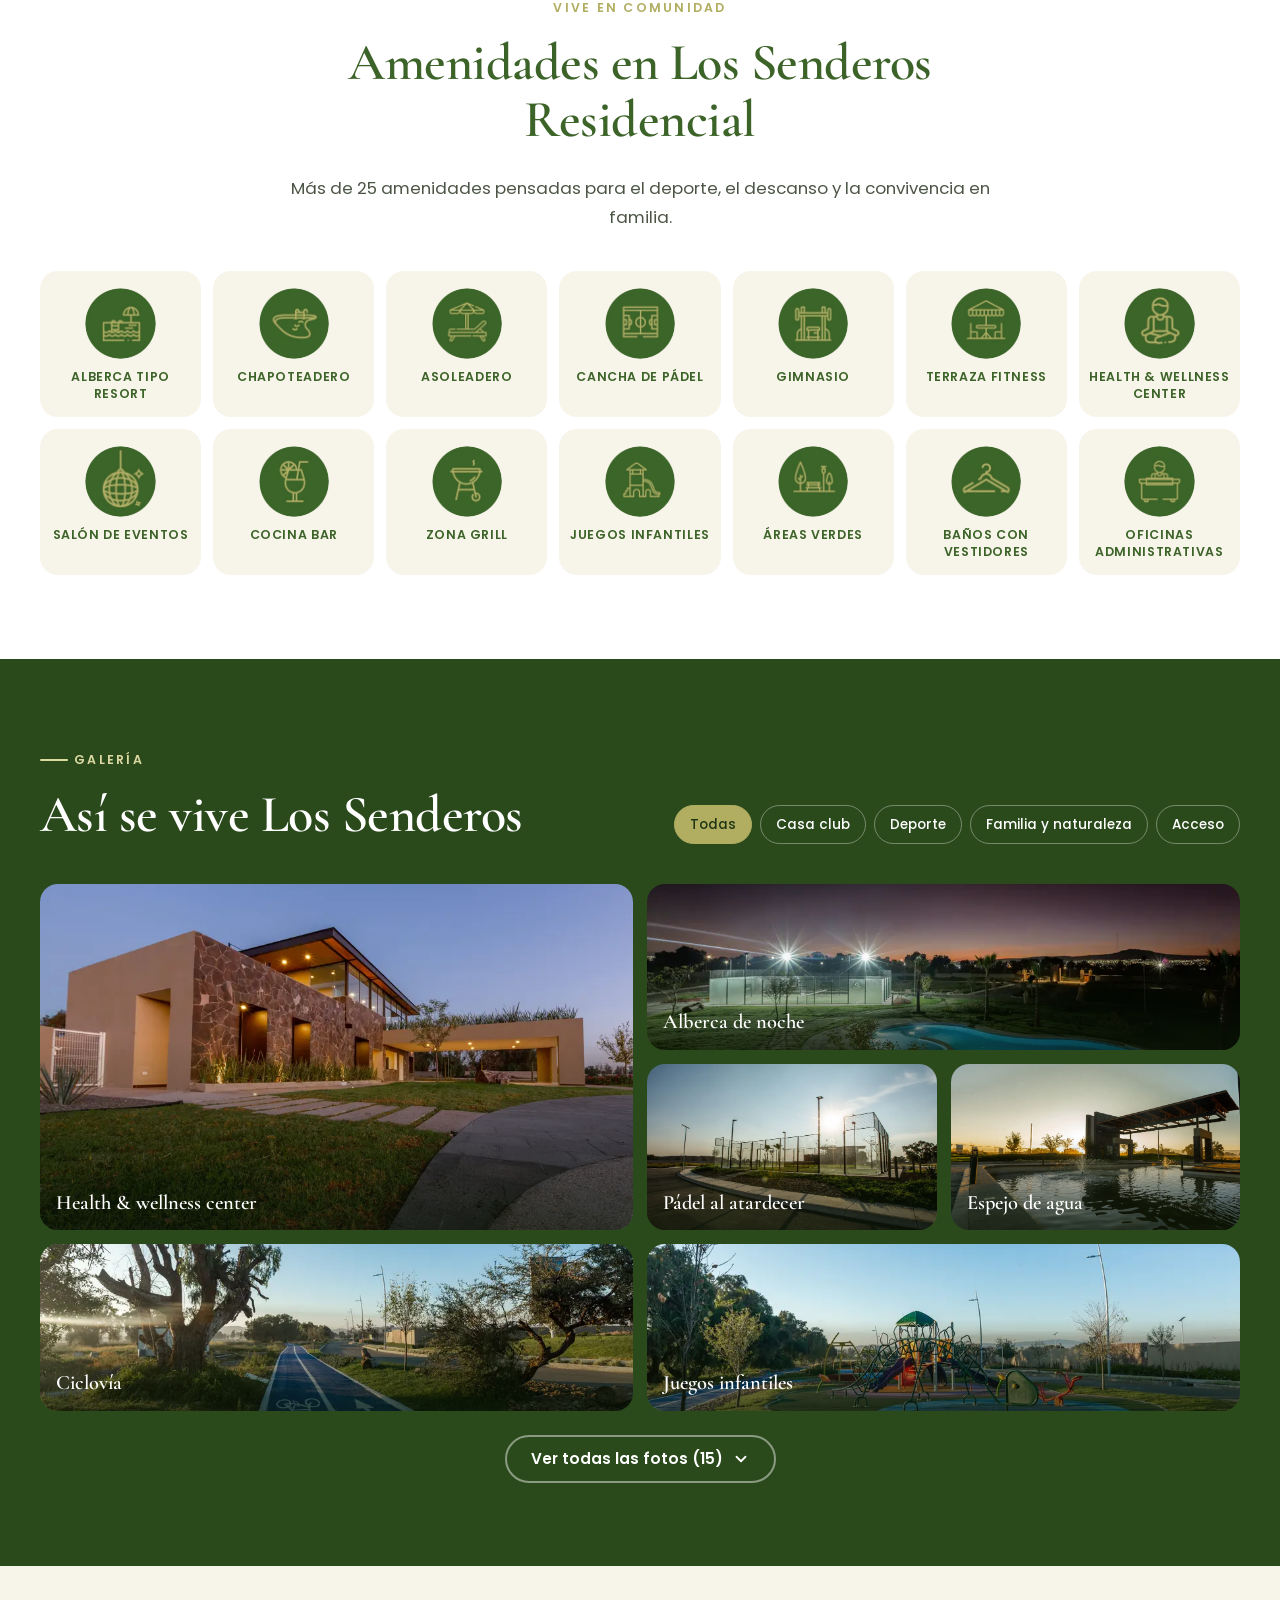
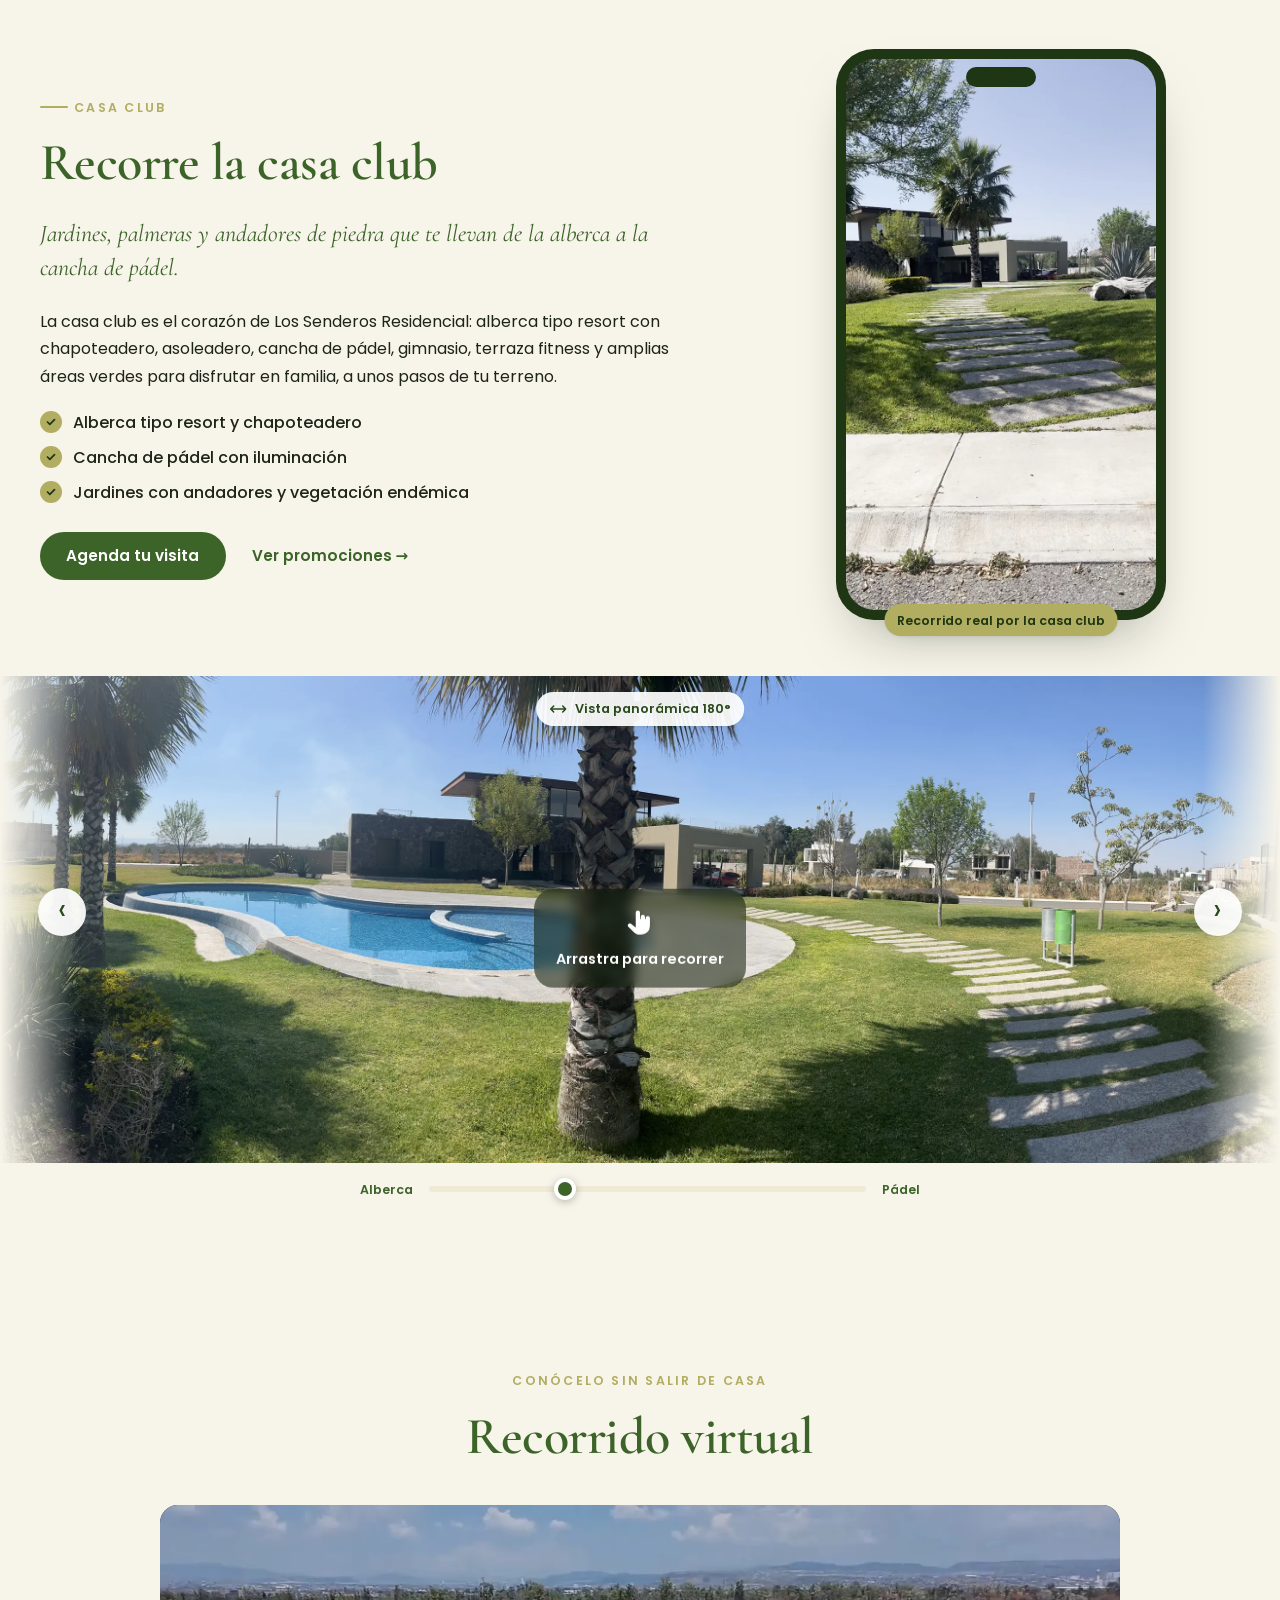
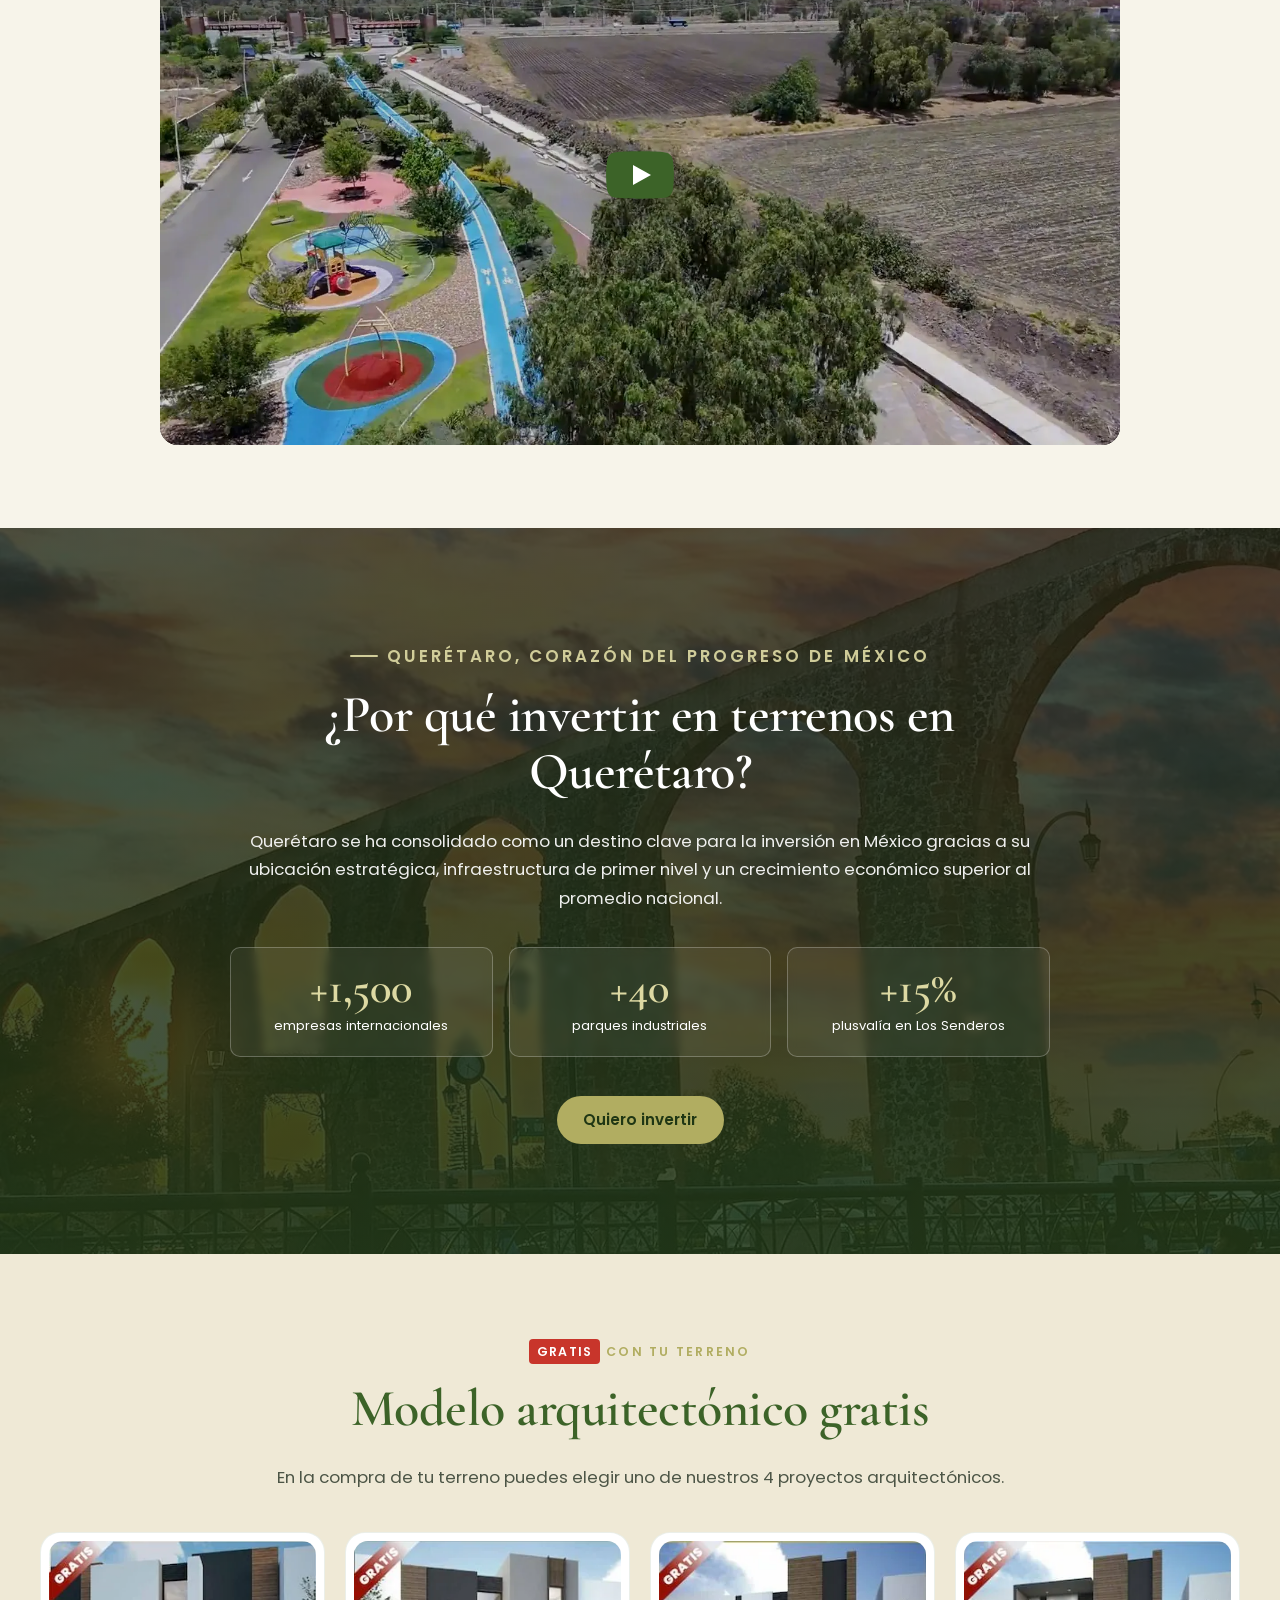
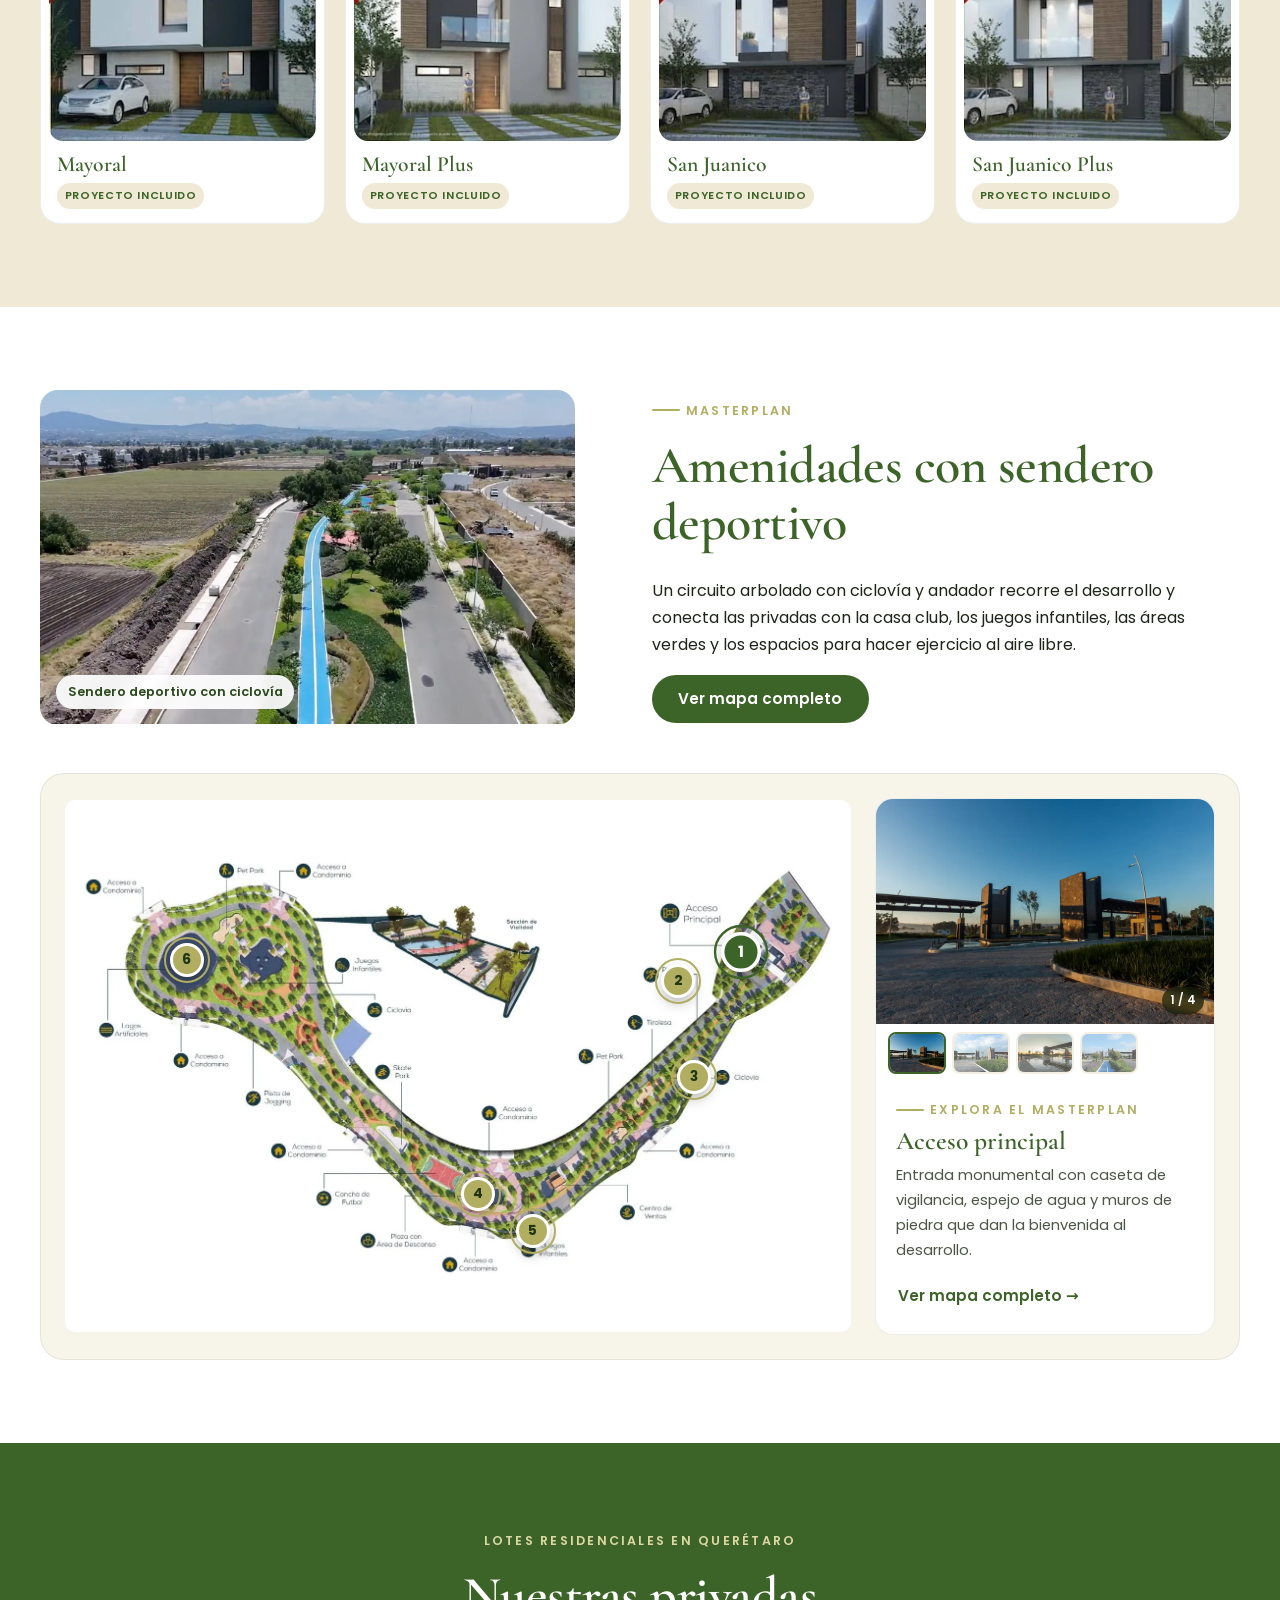
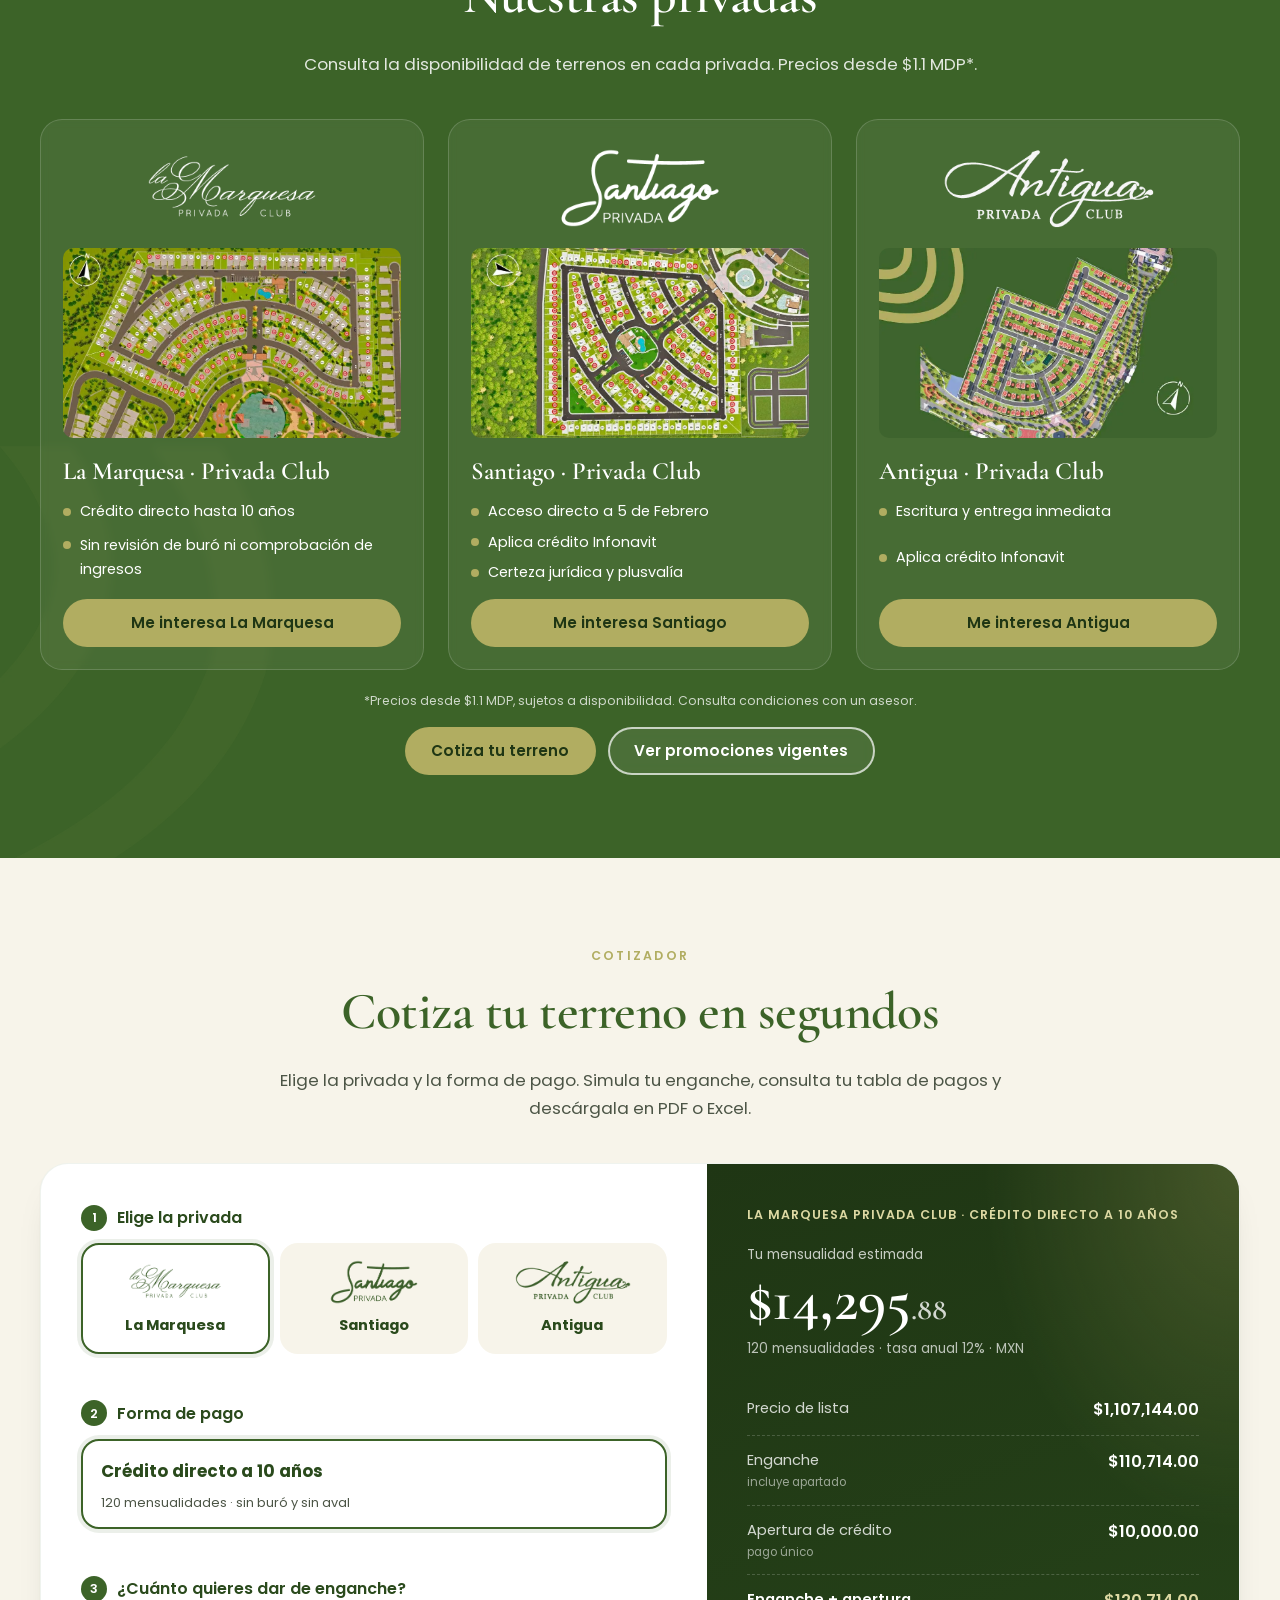
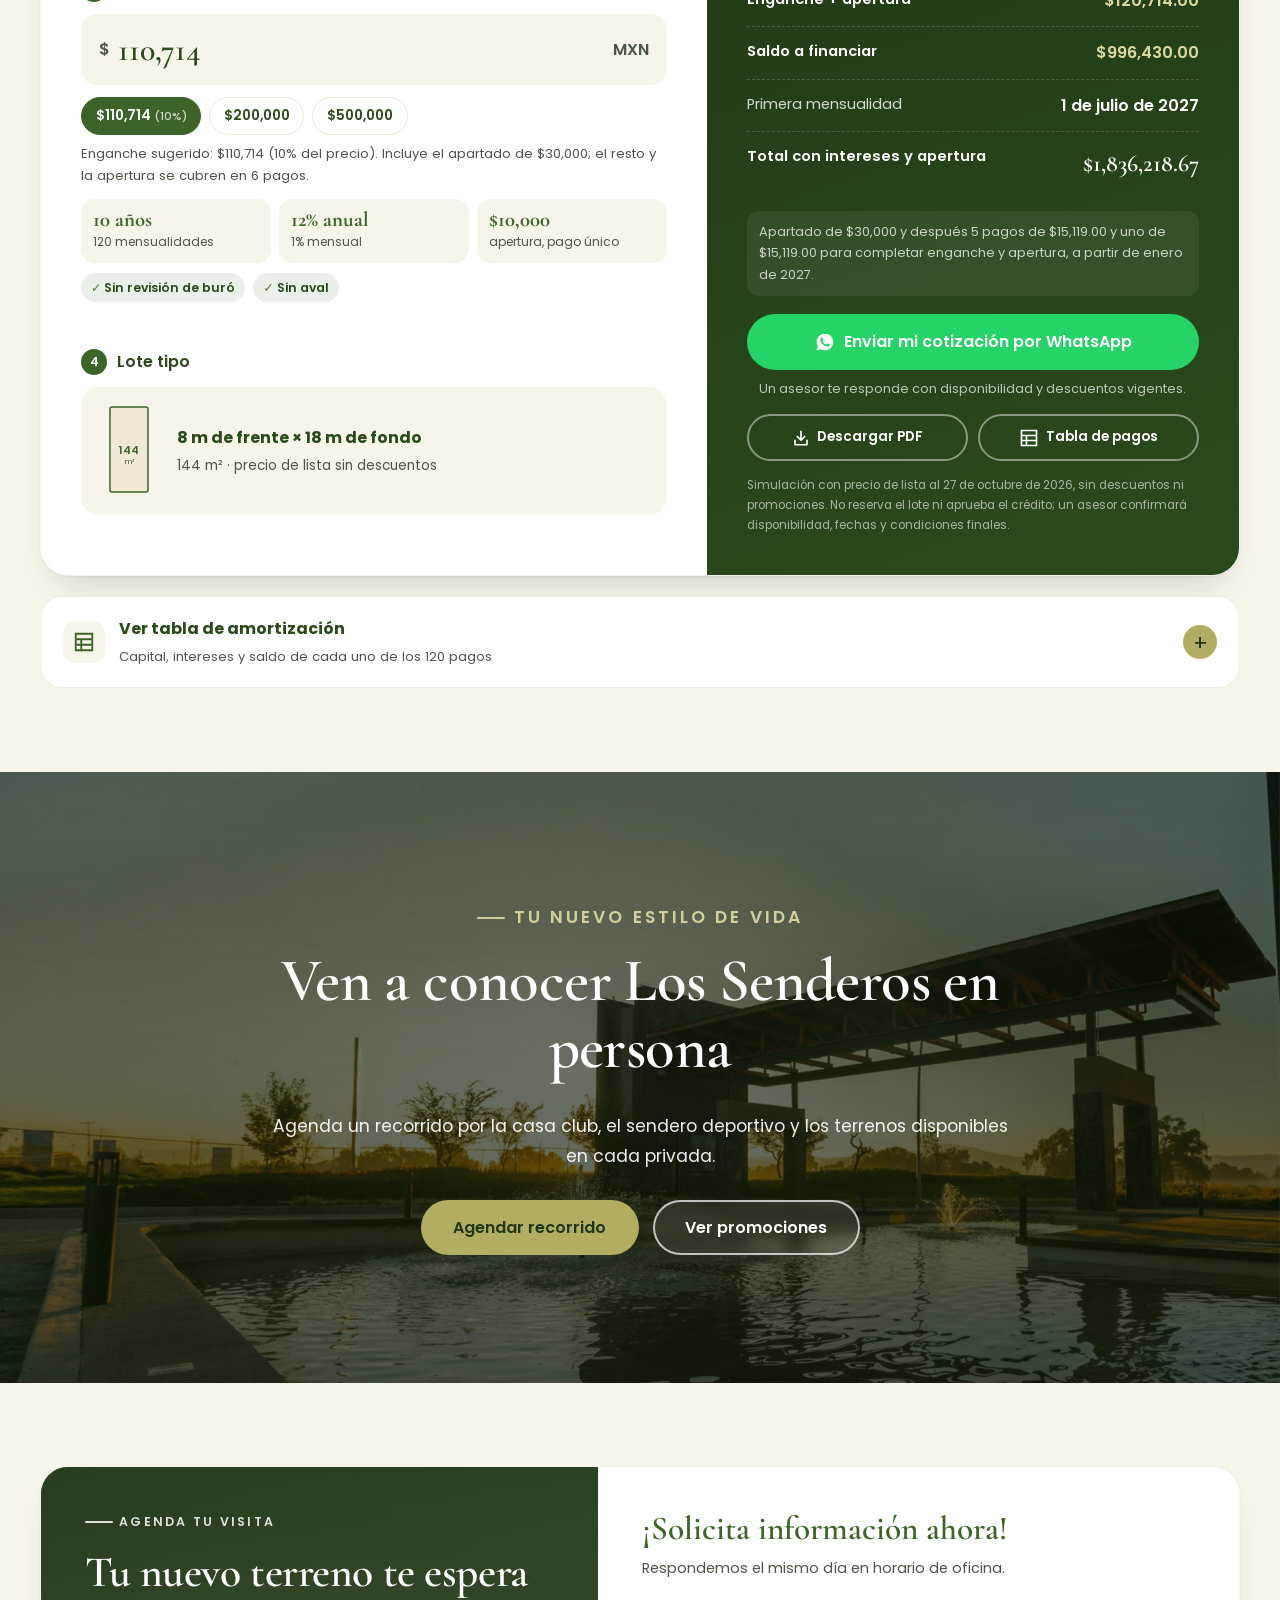
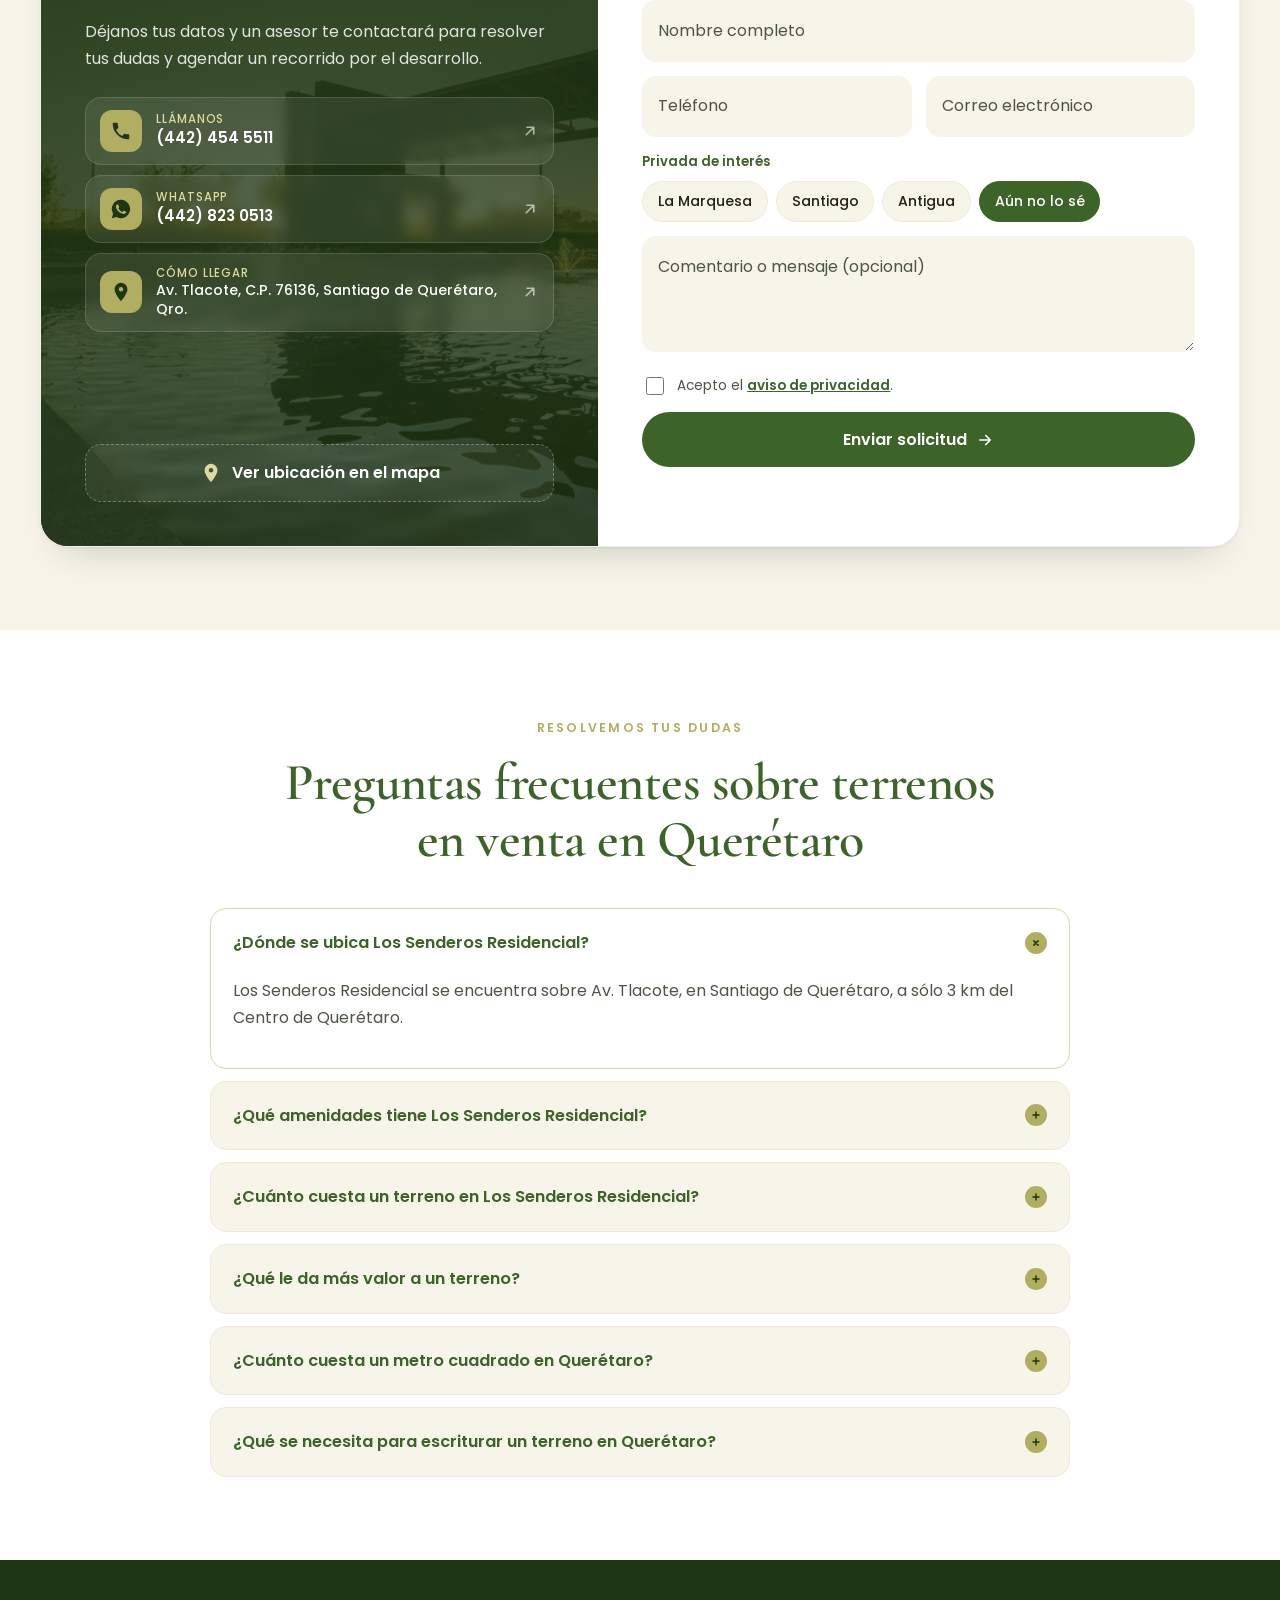
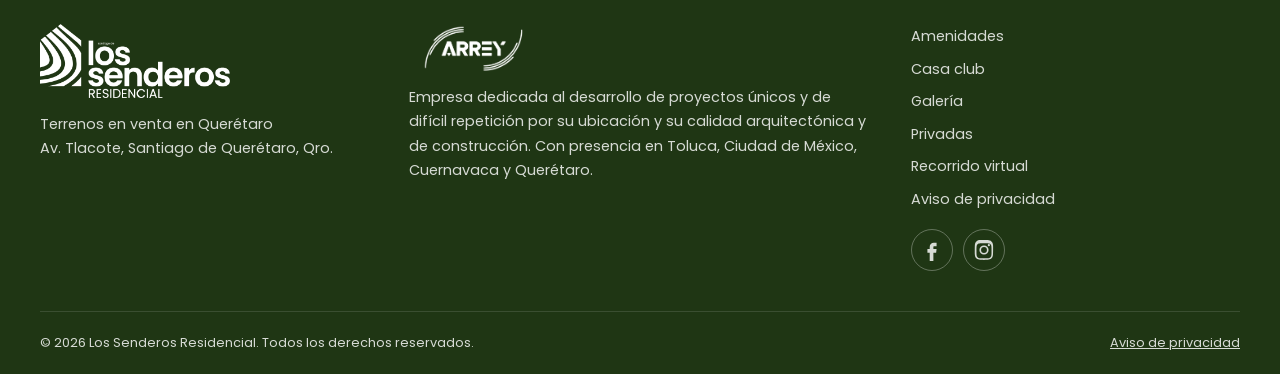
==== commit 25c1789e: "Portada con la tipografía del logo, cotizador por privada y masterplan con galería - Portada: la pal" ====
--- a/index.html
+++ b/index.html
@@ -38,7 +38,7 @@
   <link rel="preload" as="image" href="assets/img/portada-poster-movil.webp" media="(max-width: 767px)" fetchpriority="high">
   <link rel="preload" as="image" href="assets/img/portada-poster.webp" media="(min-width: 768px)" fetchpriority="high">
   <link rel="stylesheet" href="https://fonts.googleapis.com/css2?family=Cormorant+Garamond:ital,wght@0,500;0,600;1,500&family=Poppins:wght@400;500;600&display=swap">
-  <link rel="stylesheet" href="assets/css/styles.css?v=020d94d4">
+  <link rel="stylesheet" href="assets/css/styles.css?v=1c15d207">
 
   <!-- Datos estructurados (schema.org) -->
   <script type="application/ld+json">
@@ -191,7 +191,7 @@
                data-hero-video
                data-src-sm="assets/video/portada-854.mp4"
                data-src-lg="assets/video/portada-1280.mp4"></video>
-        <div class="hc-mask"><span>Senderos</span></div>
+        <div class="hc-mask"></div>
       </div>
 
       <div class="container hc-under">
@@ -450,17 +450,23 @@
         <div class="masterplan reveal" data-masterplan>
           <div class="masterplan-map">
             <img src="assets/img/mapa-amenidades-sendero-deportivo.webp" alt="Mapa de amenidades y sendero deportivo de Los Senderos Residencial" width="1600" height="1083" loading="lazy">
-          <button type="button" class="pin" style="--x:88.6%;--y:29.0%" data-pin data-title="Acceso principal" data-text="Pórtico con caseta de vigilancia, espejo de agua y muros de piedra que dan la bienvenida al desarrollo." data-img="assets/img/foto-acceso-principal-900.webp" data-alt="Acceso principal de Los Senderos Residencial" aria-label="Ver Acceso principal" aria-expanded="false"><span>1</span></button>
-          <button type="button" class="pin" style="--x:77.4%;--y:52.3%" data-pin data-title="Ciclovía" data-text="Ciclovía de doble sentido que recorre todo el sendero entre árboles maduros y jardines." data-img="assets/img/foto-ciclovia-sendero-900.webp" data-alt="Ciclovía del sendero deportivo" aria-label="Ver Ciclovía" aria-expanded="false"><span>2</span></button>
-          <button type="button" class="pin" style="--x:80.3%;--y:40.6%" data-pin data-title="Pista de jogging" data-text="Andador para correr o caminar a lo largo del sendero deportivo, conectado con todas las privadas." data-img="assets/img/drone-sendero-deportivo.webp" data-alt="Sendero deportivo visto desde el aire" aria-label="Ver Pista de jogging" aria-expanded="false"><span>3</span></button>
-          <button type="button" class="pin" style="--x:58.9%;--y:74.0%" data-pin data-title="Juegos infantiles" data-text="Parques con juegos para niños, pisos de seguridad y áreas de sombra a lo largo del sendero." data-img="assets/img/foto-juegos-infantiles-parque-900.webp" data-alt="Juegos infantiles del sendero deportivo" aria-label="Ver Juegos infantiles" aria-expanded="false"><span>4</span></button>
+          <button type="button" class="pin" style="--x:86.0%;--y:28.5%" data-pin data-title="Acceso principal" data-text="Entrada monumental con caseta de vigilancia, espejo de agua y muros de piedra que dan la bienvenida al desarrollo." data-imgs="[{&quot;src&quot;: &quot;assets/img/foto-acceso-principal-900.webp&quot;, &quot;alt&quot;: &quot;Acceso principal con caseta y muros de piedra&quot;}, {&quot;src&quot;: &quot;assets/img/mp-entrada-monumental.webp&quot;, &quot;alt&quot;: &quot;Entrada monumental de Los Senderos Residencial&quot;}, {&quot;src&quot;: &quot;assets/img/foto-espejo-de-agua-acceso-900.webp&quot;, &quot;alt&quot;: &quot;Espejo de agua del acceso al amanecer&quot;}, {&quot;src&quot;: &quot;assets/img/mp-entrada-ciclovia.webp&quot;, &quot;alt&quot;: &quot;Entrada y ciclovía del sendero deportivo&quot;}]" aria-label="Ver Acceso principal" aria-expanded="false"><span>1</span></button>
+          <button type="button" class="pin" style="--x:78.0%;--y:34.0%" data-pin data-title="Pista de jogging" data-text="Andador arbolado para correr o caminar a lo largo del sendero deportivo, conectado con todas las privadas." data-imgs="[{&quot;src&quot;: &quot;assets/img/mp-andador.webp&quot;, &quot;alt&quot;: &quot;Andador peatonal entre jardines&quot;}, {&quot;src&quot;: &quot;assets/img/mp-sendero.webp&quot;, &quot;alt&quot;: &quot;Sendero deportivo con áreas verdes&quot;}, {&quot;src&quot;: &quot;assets/img/drone-sendero-deportivo.webp&quot;, &quot;alt&quot;: &quot;Sendero deportivo visto desde el aire&quot;}]" aria-label="Ver Pista de jogging" aria-expanded="false"><span>2</span></button>
+          <button type="button" class="pin" style="--x:80.0%;--y:52.0%" data-pin data-title="Ciclovía" data-text="Ciclovía de doble sentido que recorre todo el sendero entre árboles maduros y jardines." data-imgs="[{&quot;src&quot;: &quot;assets/img/foto-ciclovia-sendero-900.webp&quot;, &quot;alt&quot;: &quot;Ciclovía del sendero deportivo&quot;}, {&quot;src&quot;: &quot;assets/img/mp-ciclovia.webp&quot;, &quot;alt&quot;: &quot;Señalización de la ciclovía&quot;}, {&quot;src&quot;: &quot;assets/img/mp-entrada-ciclovia.webp&quot;, &quot;alt&quot;: &quot;Ciclovía junto a la entrada principal&quot;}]" aria-label="Ver Ciclovía" aria-expanded="false"><span>3</span></button>
+          <button type="button" class="pin" style="--x:52.5%;--y:74.0%" data-pin data-title="Plaza y área de descanso" data-text="Plazas con pérgolas, bancas y jardines para hacer una pausa durante el recorrido." data-imgs="[{&quot;src&quot;: &quot;assets/img/mp-plaza-pergola.webp&quot;, &quot;alt&quot;: &quot;Plaza con pérgola y jardines&quot;}, {&quot;src&quot;: &quot;assets/img/mp-jardines.webp&quot;, &quot;alt&quot;: &quot;Jardines con vegetación endémica&quot;}, {&quot;src&quot;: &quot;assets/img/drone-glorieta.webp&quot;, &quot;alt&quot;: &quot;Glorieta y jardines vistos desde el aire&quot;}]" aria-label="Ver Plaza y área de descanso" aria-expanded="false"><span>4</span></button>
+          <button type="button" class="pin" style="--x:59.5%;--y:81.0%" data-pin data-title="Juegos infantiles" data-text="Parques con juegos para niños, pisos de seguridad y áreas de sombra a lo largo del sendero." data-imgs="[{&quot;src&quot;: &quot;assets/img/foto-juegos-infantiles-parque-900.webp&quot;, &quot;alt&quot;: &quot;Parque de juegos infantiles&quot;}, {&quot;src&quot;: &quot;assets/img/mp-juegos-1.webp&quot;, &quot;alt&quot;: &quot;Juegos infantiles con piso de seguridad&quot;}, {&quot;src&quot;: &quot;assets/img/mp-juegos-2.webp&quot;, &quot;alt&quot;: &quot;Columpios y área de juegos&quot;}]" aria-label="Ver Juegos infantiles" aria-expanded="false"><span>5</span></button>
+          <button type="button" class="pin" style="--x:15.5%;--y:30.0%" data-pin data-title="Lagos artificiales" data-text="Lagos rodeados de áreas verdes y palapas en el extremo poniente del sendero." data-imgs="[{&quot;src&quot;: &quot;assets/img/mp-lagos.webp&quot;, &quot;alt&quot;: &quot;Lagos artificiales con palapas&quot;}, {&quot;src&quot;: &quot;assets/img/drone-areas-verdes.webp&quot;, &quot;alt&quot;: &quot;Áreas verdes del desarrollo desde el aire&quot;}]" aria-label="Ver Lagos artificiales" aria-expanded="false"><span>6</span></button>
           </div>
           <aside class="pin-card" data-pin-card aria-live="polite">
-            <img src="assets/img/foto-acceso-principal-900.webp" alt="Acceso principal de Los Senderos Residencial" width="900" height="600" loading="lazy" data-pin-img>
+            <button type="button" class="pin-main" data-pin-main aria-label="Ampliar imagen">
+              <img src="assets/img/foto-acceso-principal-900.webp" alt="Acceso principal de Los Senderos Residencial" width="900" height="600" loading="lazy" data-pin-img>
+              <span class="pin-count" data-pin-count></span>
+            </button>
+            <div class="pin-thumbs" data-pin-thumbs></div>
             <div class="pin-card-body">
               <p class="eyebrow">Explora el masterplan</p>
               <h3 data-pin-title>Toca los puntos del mapa</h3>
-              <p data-pin-text>Descubre el acceso principal, la ciclovía, la pista de jogging y los juegos infantiles del sendero deportivo.</p>
+              <p data-pin-text>Descubre el acceso, la pista de jogging, la ciclovía, las plazas, los juegos infantiles y los lagos del sendero deportivo.</p>
               <button type="button" class="btn btn--link" data-lightbox="assets/img/mapa-amenidades-sendero-deportivo.webp" data-caption="Mapa de amenidades y sendero deportivo">Ver mapa completo →</button>
             </div>
           </aside>
@@ -535,7 +541,7 @@
         <header class="section-head reveal">
           <p class="eyebrow">Cotizador</p>
           <h2 id="cotizador-title">Cotiza tu terreno en segundos</h2>
-          <p>Elige la privada y la forma de pago. En La Marquesa puedes simular el crédito directo a 10 años con tu propio enganche.</p>
+          <p>Elige la privada y la forma de pago. Simula tu enganche, consulta tu tabla de pagos y descárgala en PDF o Excel.</p>
         </header>
 
         <div class="quote-shell reveal" data-quote>
@@ -560,20 +566,7 @@
 
             <fieldset class="quote-step">
               <legend><span class="step-n">2</span> Forma de pago</legend>
-              <div class="quote-options quote-options--2">
-                <label class="q-opt" data-plan-for="credito10">
-                  <input type="radio" name="q-plan" value="credito10" checked>
-                  <span class="q-card q-card--plan"><b>Crédito directo a 10 años</b><small>120 mensualidades · sin buró y sin aval</small></span>
-                </label>
-                <label class="q-opt">
-                  <input type="radio" name="q-plan" value="contado">
-                  <span class="q-card q-card--plan"><b>Contado</b><small>Apartado y saldo en una sola exhibición</small></span>
-                </label>
-                <label class="q-opt" data-plan-for="12" hidden>
-                  <input type="radio" name="q-plan" value="12">
-                  <span class="q-card q-card--plan"><b>Crédito a 12 meses</b><small>Apartado y saldo en 12 mensualidades</small></span>
-                </label>
-              </div>
+              <div class="quote-options quote-options--plans" data-q-plans></div>
             </fieldset>
 
             <div class="quote-step credit-fields" data-credit-fields>
@@ -634,14 +627,14 @@
         <!-- Tabla de amortización (solo crédito directo) -->
         <details class="amort reveal" id="amortizacion" data-q-amort>
           <summary>
-            <span class="amort-title"><svg aria-hidden="true" viewBox="0 0 24 24" width="20" height="20"><path fill="none" stroke="currentColor" stroke-width="2" d="M3 3h18v18H3zM3 9h18M3 15h18M9 9v12"/></svg><span><b>Ver tabla de amortización</b><small>Capital, intereses y saldo de cada uno de los 120 pagos</small></span></span>
+            <span class="amort-title" data-q-a-head><svg aria-hidden="true" viewBox="0 0 24 24" width="20" height="20"><path fill="none" stroke="currentColor" stroke-width="2" d="M3 3h18v18H3zM3 9h18M3 15h18M9 9v12"/></svg><span><b data-q-a-title>Ver tabla de amortización</b><small data-q-a-sub>Capital, intereses y saldo de cada pago</small></span></span>
             <span class="amort-plus" aria-hidden="true">+</span>
           </summary>
           <div class="amort-body">
             <div class="amort-stats">
-              <div><span>Saldo financiado</span><b data-q-a-principal></b></div>
-              <div><span>Intereses del crédito</span><b data-q-a-interest></b></div>
-              <div><span>Total con financiamiento y apertura</span><b data-q-a-total></b></div>
+              <div><span data-q-a-l1>Saldo financiado</span><b data-q-a-principal></b></div>
+              <div><span data-q-a-l2>Intereses del crédito</span><b data-q-a-interest></b></div>
+              <div><span data-q-a-l3>Total con financiamiento y apertura</span><b data-q-a-total></b></div>
             </div>
             <div class="amort-toolbar">
               <p data-q-a-info></p>
@@ -656,30 +649,83 @@
                 <tbody data-q-a-body></tbody>
               </table>
             </div>
-            <p class="amort-note">El cálculo redondea a centavos en cada periodo y la última mensualidad se ajusta para liquidar el saldo. El total incluye el precio del terreno, los intereses y una sola apertura de crédito.</p>
+            <p class="amort-note" data-q-a-note></p>
           </div>
         </details>
 
         <script type="application/json" id="cotizador-datos">
-        {
-          "apartado": 30000,
-          "lote": { "frente": 8, "fondo": 18, "m2": 144 },
-          "fechaLista": "27 de octubre de 2026",
-          "privadas": {
-            "marquesa": { "nombre": "La Marquesa Privada Club", "precioLista": 1107144, "planes": ["credito10", "contado"] },
-            "santiago": { "nombre": "Santiago Privada Club", "precioLista": 1341461, "planes": ["contado", "12"] },
-            "antigua":  { "nombre": "Antigua Privada Club", "precioLista": 1230000, "planes": ["contado", "12"] }
-          },
-          "planes": {
-            "contado": { "nombre": "Contado", "tipo": "contado" },
-            "12": { "nombre": "Crédito a 12 meses", "tipo": "meses", "meses": 12 },
-            "credito10": {
-              "nombre": "Crédito directo a 10 años", "tipo": "amortizado",
-              "meses": 120, "tasaAnual": 12, "apertura": 10000,
-              "enganchePct": 10, "pagosEnganche": 6, "descuento": 0
-            }
-          }
-        }
+{
+  "apartado": 30000,
+  "lote": {
+    "frente": 8,
+    "fondo": 18,
+    "m2": 144
+  },
+  "fechaLista": "27 de octubre de 2026",
+  "privadas": {
+    "marquesa": {
+      "nombre": "La Marquesa Privada Club",
+      "precioLista": 1107144,
+      "planes": [
+        "credito10"
+      ]
+    },
+    "santiago": {
+      "nombre": "Santiago Privada Club",
+      "precioLista": 1341461,
+      "planes": [
+        "contado",
+        "12",
+        "24",
+        "9010"
+      ]
+    },
+    "antigua": {
+      "nombre": "Antigua Privada Club",
+      "precioLista": 1230000,
+      "planes": [
+        "contado"
+      ]
+    }
+  },
+  "planes": {
+    "contado": {
+      "nombre": "Contado",
+      "desc": "Apartado y saldo en una sola exhibición",
+      "tipo": "contado"
+    },
+    "12": {
+      "nombre": "12 meses",
+      "desc": "Apartado y saldo en 12 mensualidades sin intereses",
+      "tipo": "meses",
+      "meses": 12
+    },
+    "24": {
+      "nombre": "24 meses",
+      "desc": "Apartado y saldo en 24 mensualidades sin intereses",
+      "tipo": "meses",
+      "meses": 24
+    },
+    "9010": {
+      "nombre": "Plan 90-10",
+      "desc": "10% de enganche y 90% con crédito bancario o Infonavit",
+      "tipo": "9010",
+      "enganchePct": 10,
+      "diasCredito": 30
+    },
+    "credito10": {
+      "nombre": "Crédito directo a 10 años",
+      "desc": "120 mensualidades · sin buró y sin aval",
+      "tipo": "amortizado",
+      "meses": 120,
+      "tasaAnual": 12,
+      "apertura": 10000,
+      "enganchePct": 10,
+      "pagosEnganche": 6,
+      "descuento": 0
+    }
+  }
+}
         </script>
       </div>
     </section>
@@ -938,11 +984,11 @@
     <button class="lb-nav lb-prev" type="button" data-lb-prev aria-label="Imagen anterior">‹</button>
     <figure class="lb-figure">
       <img src="" alt="" data-lightbox-img>
-      <figcaption><span data-lb-caption></span> <span class="lb-count" data-lb-count></span></figcaption>
+      <figcaption><span data-lb-caption></span> <span class="lb-count" data-lb-count></span><span class="lb-zoom-hint" data-lb-zoom-hint>Toca la imagen para acercar</span></figcaption>
     </figure>
     <button class="lb-nav lb-next" type="button" data-lb-next aria-label="Imagen siguiente">›</button>
   </dialog>
 
-  <script src="assets/js/main.js?v=3445aa9f" defer></script>
+  <script src="assets/js/main.js?v=e1885717" defer></script>
 </body>
 </html>
--- a/assets/css/styles.css
+++ b/assets/css/styles.css
@@ -1222,3 +1222,51 @@
   .quote-actions-row { grid-template-columns: 1fr; }
   .quote-form, .quote-result { padding: 20px 16px; }
 }
+
+/* =====================================================================
+   v8 — Palabra del logo sobre el video, masterplan con galería, zoom
+   ===================================================================== */
+/* La palabra "senderos" (trazada del logo original) es una ventana al video */
+.hc-mask {
+  background: rgb(19 35 11 / .9); mix-blend-mode: normal;
+  -webkit-mask: linear-gradient(#000 0 0), url("../img/senderos-palabra.svg") center / min(80%, 1100px) auto no-repeat;
+  -webkit-mask-composite: xor;
+          mask: linear-gradient(#000 0 0) exclude, url("../img/senderos-palabra.svg") center / min(80%, 1100px) auto no-repeat;
+}
+@media (max-width: 767px) {
+  .hc-word { height: clamp(110px, 32vw, 170px); }
+  .hc-mask {
+    -webkit-mask-size: auto, 88% auto;
+            mask-size: auto, 88% auto;
+  }
+}
+
+/* Formas de pago generadas según la privada */
+.quote-options--plans { grid-template-columns: repeat(auto-fit, minmax(190px, 1fr)); }
+.quote-options--plans.is-single { grid-template-columns: 1fr; }
+
+/* Masterplan: galería por punto */
+.pin-main { position: relative; display: block; width: 100%; padding: 0; border: 0; background: var(--green-800); cursor: zoom-in; }
+.pin-main img { width: 100%; aspect-ratio: 3 / 2; object-fit: cover; }
+.pin-count {
+  position: absolute; right: 10px; bottom: 10px; font-size: .72rem; font-weight: 600; color: #fff;
+  background: rgb(15 28 8 / .65); padding: .3em .7em; border-radius: 999px; backdrop-filter: blur(4px);
+}
+.pin-thumbs { display: flex; gap: 6px; padding: 8px 12px 0; overflow-x: auto; scrollbar-width: none; }
+.pin-thumbs::-webkit-scrollbar { display: none; }
+.pin-thumbs button { flex: 0 0 auto; width: 58px; height: 42px; padding: 0; border: 2px solid transparent; border-radius: 8px; overflow: hidden; background: var(--cream-200); opacity: .7; transition: opacity .2s, border-color .2s; }
+.pin-thumbs button[aria-current="true"] { border-color: var(--green-700); opacity: 1; }
+.pin-thumbs button:hover { opacity: 1; }
+.pin-thumbs img { width: 100%; height: 100%; object-fit: cover; }
+@media (max-width: 960px) {
+  .pin-card { display: block; }
+  .pin-main img { aspect-ratio: 16 / 9; height: auto; }
+}
+
+/* Visor: zoom para leer los planos */
+.lightbox img { cursor: zoom-in; transition: transform .25s ease, opacity .25s; touch-action: manipulation; }
+.lightbox.is-zoomed img { transform: scale(2.6); cursor: zoom-out; }
+.lightbox.is-zoomed .lb-nav, .lightbox.is-zoomed .lb-figure figcaption { opacity: 0; pointer-events: none; }
+.lightbox .lb-figure { overflow: hidden; max-width: 100vw; }
+.lb-zoom-hint { display: block; font-size: .75rem; color: rgb(255 255 255 / .6); margin-top: 4px; }
+.lightbox.is-single .lb-zoom-hint { display: block; }
